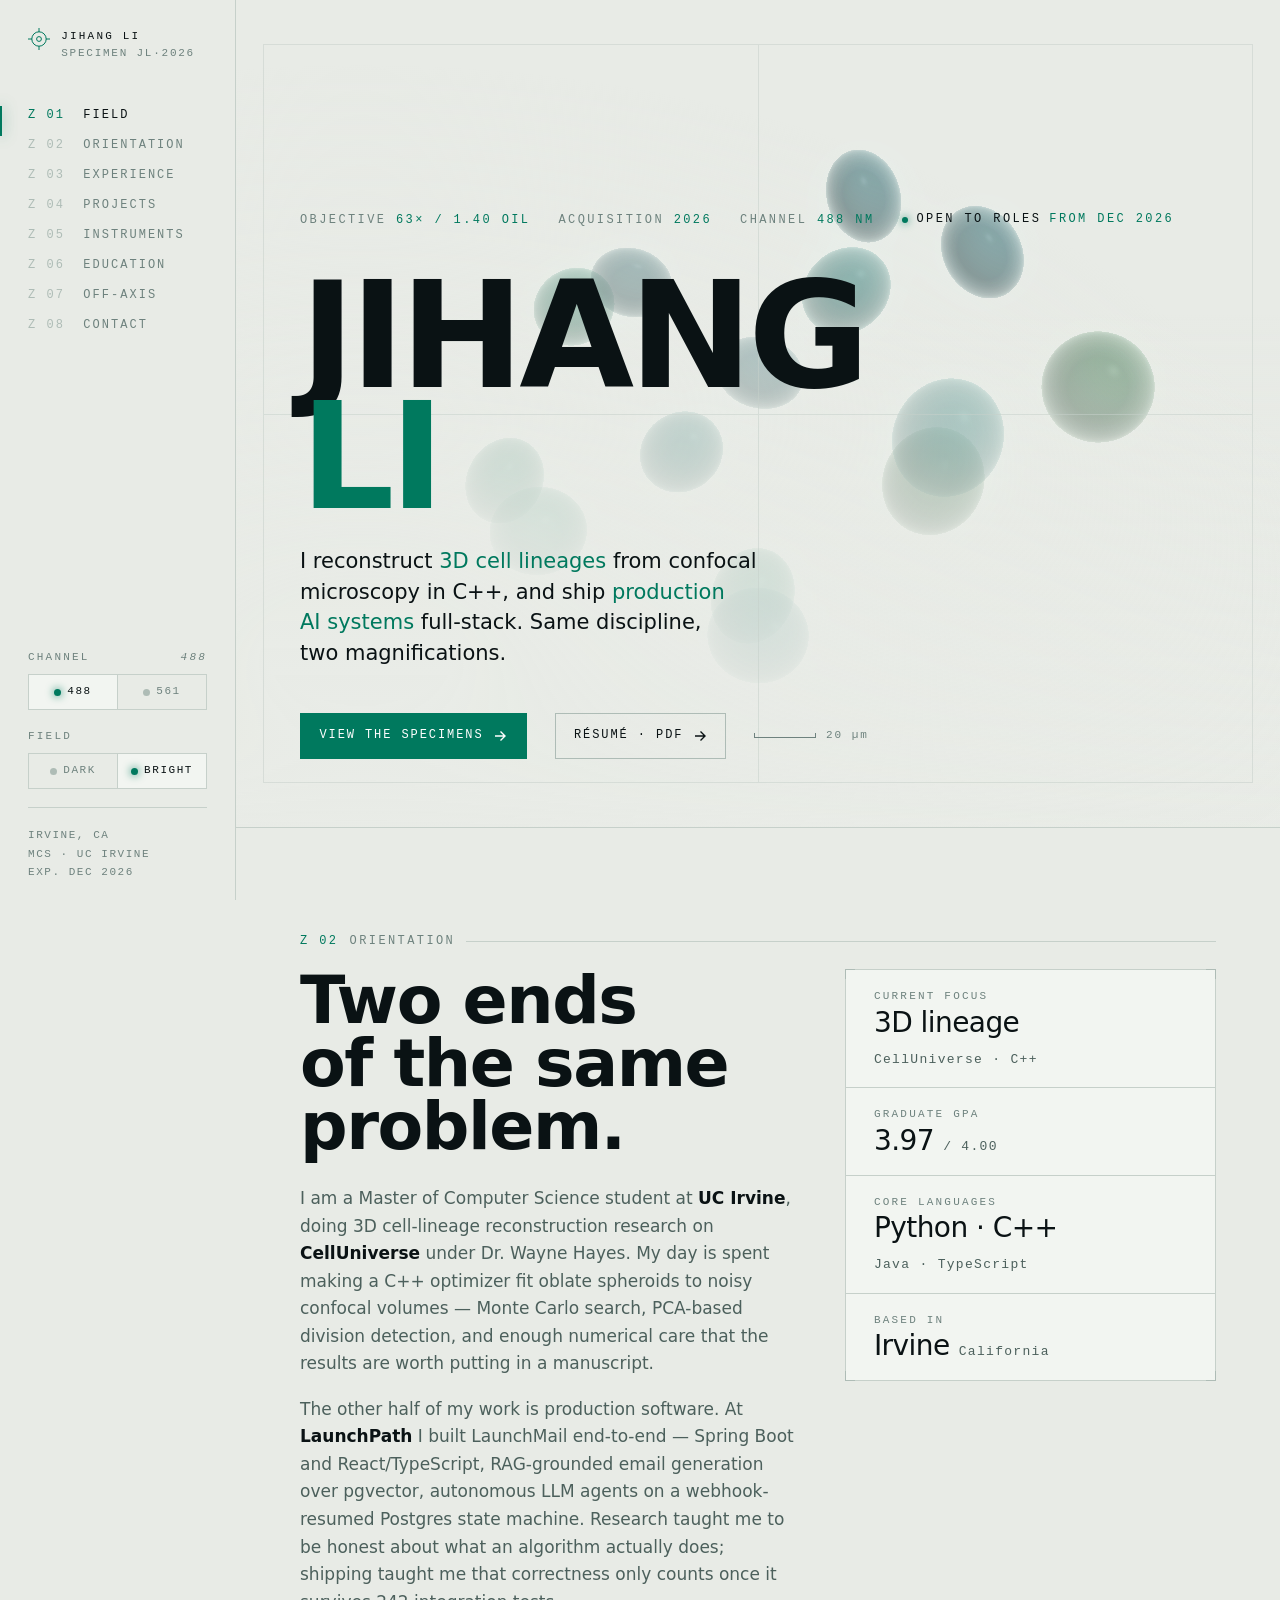
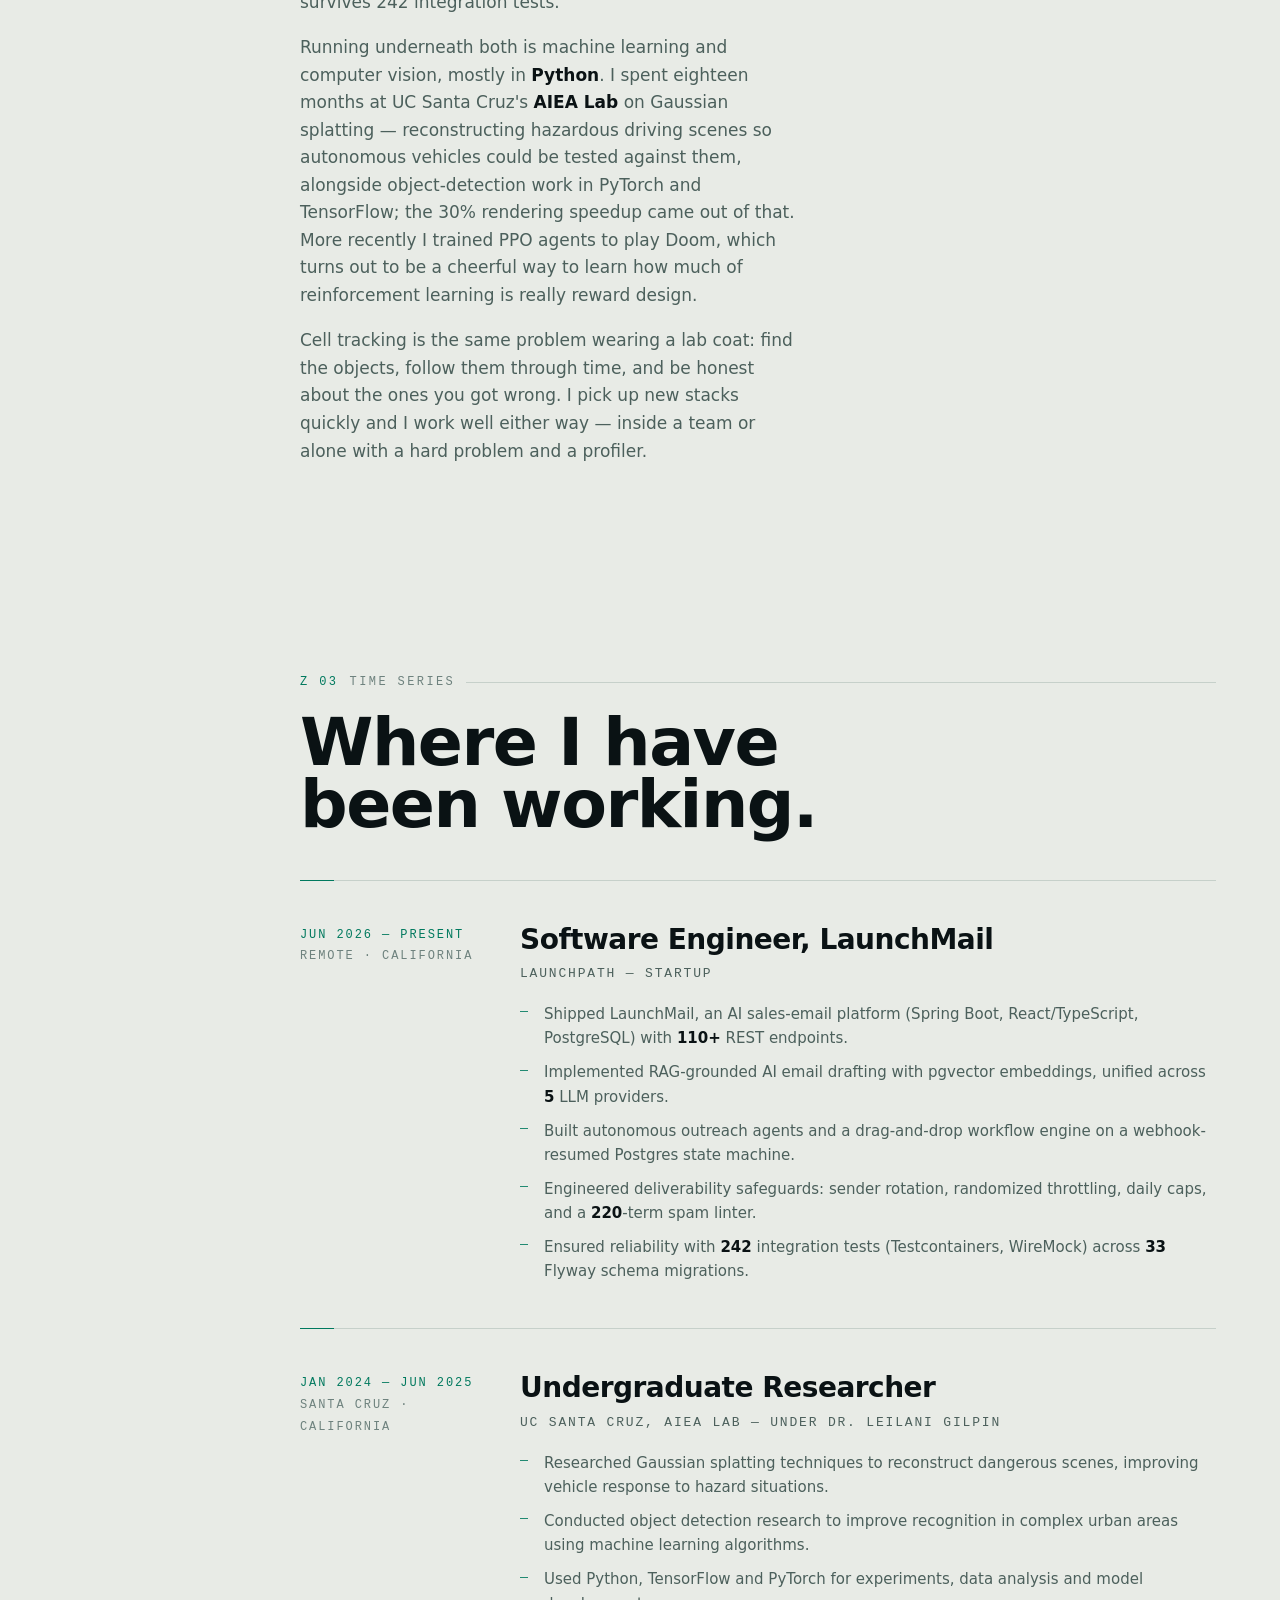
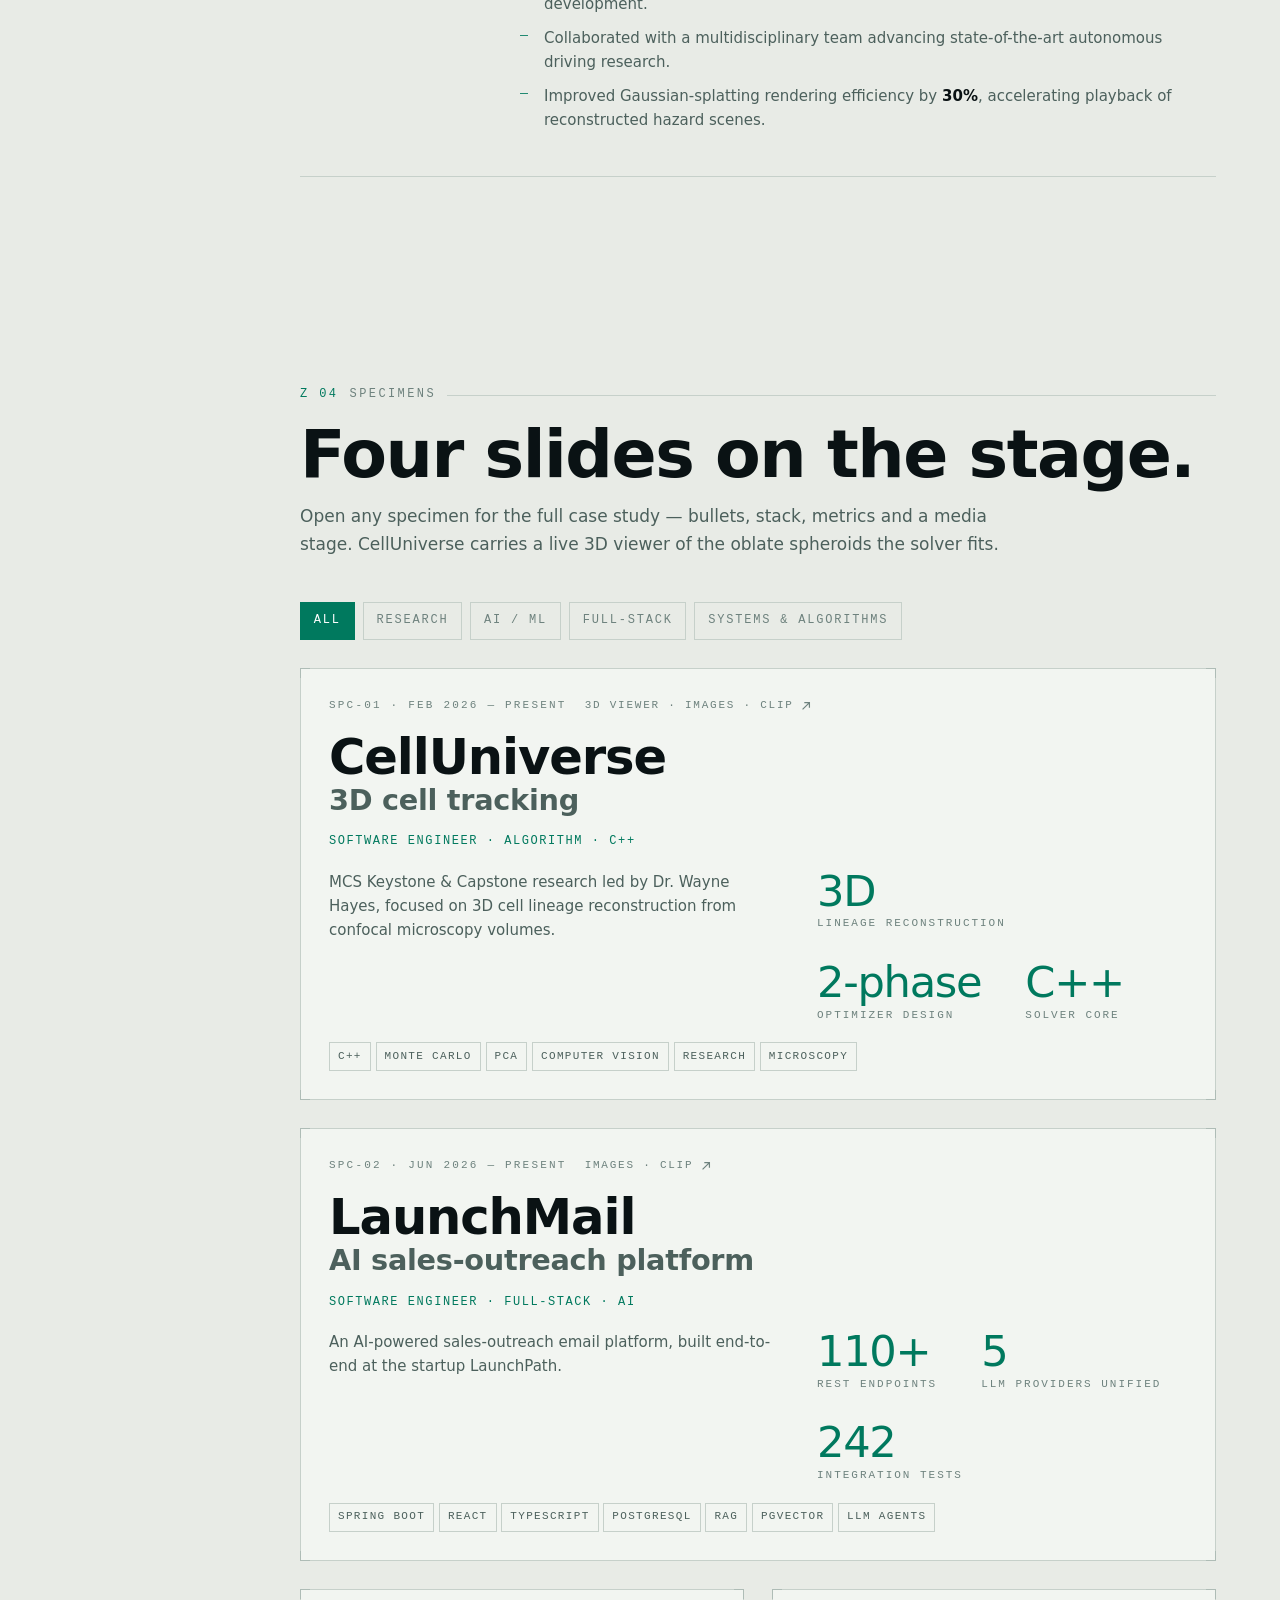
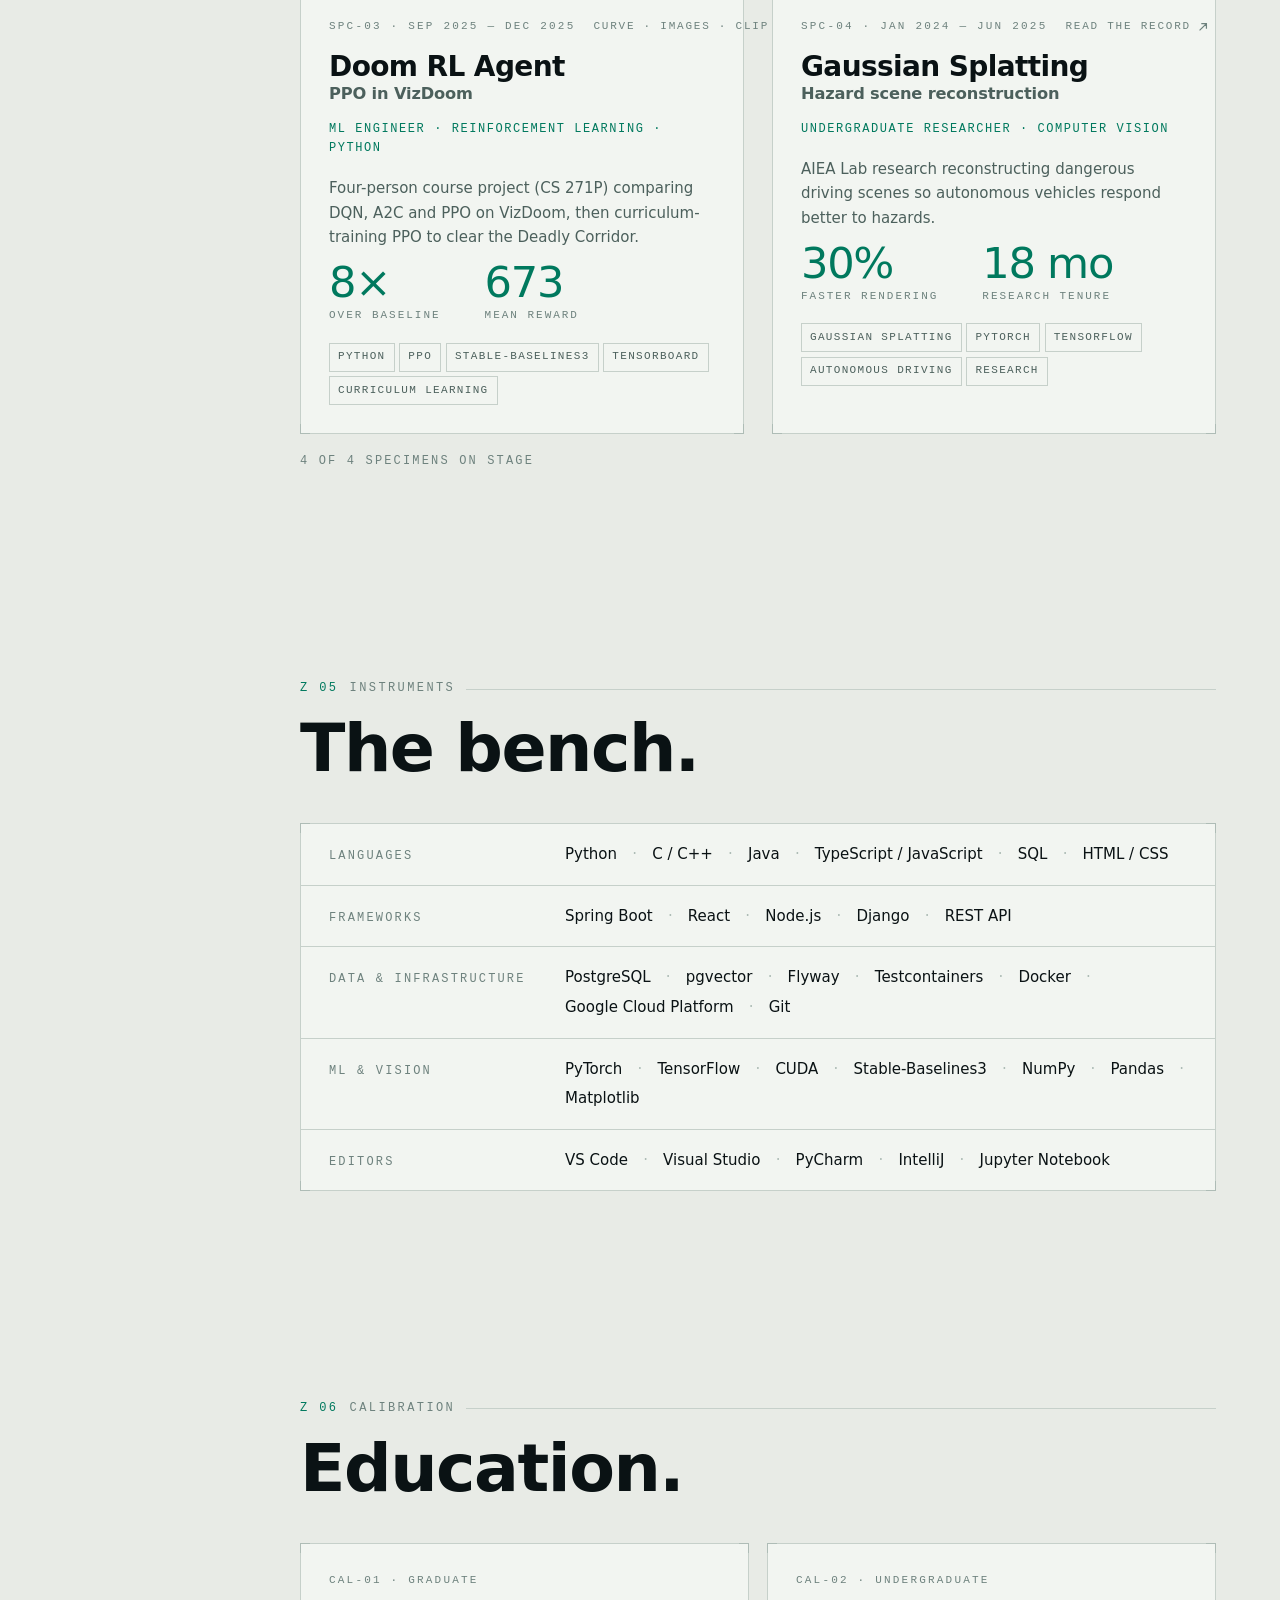
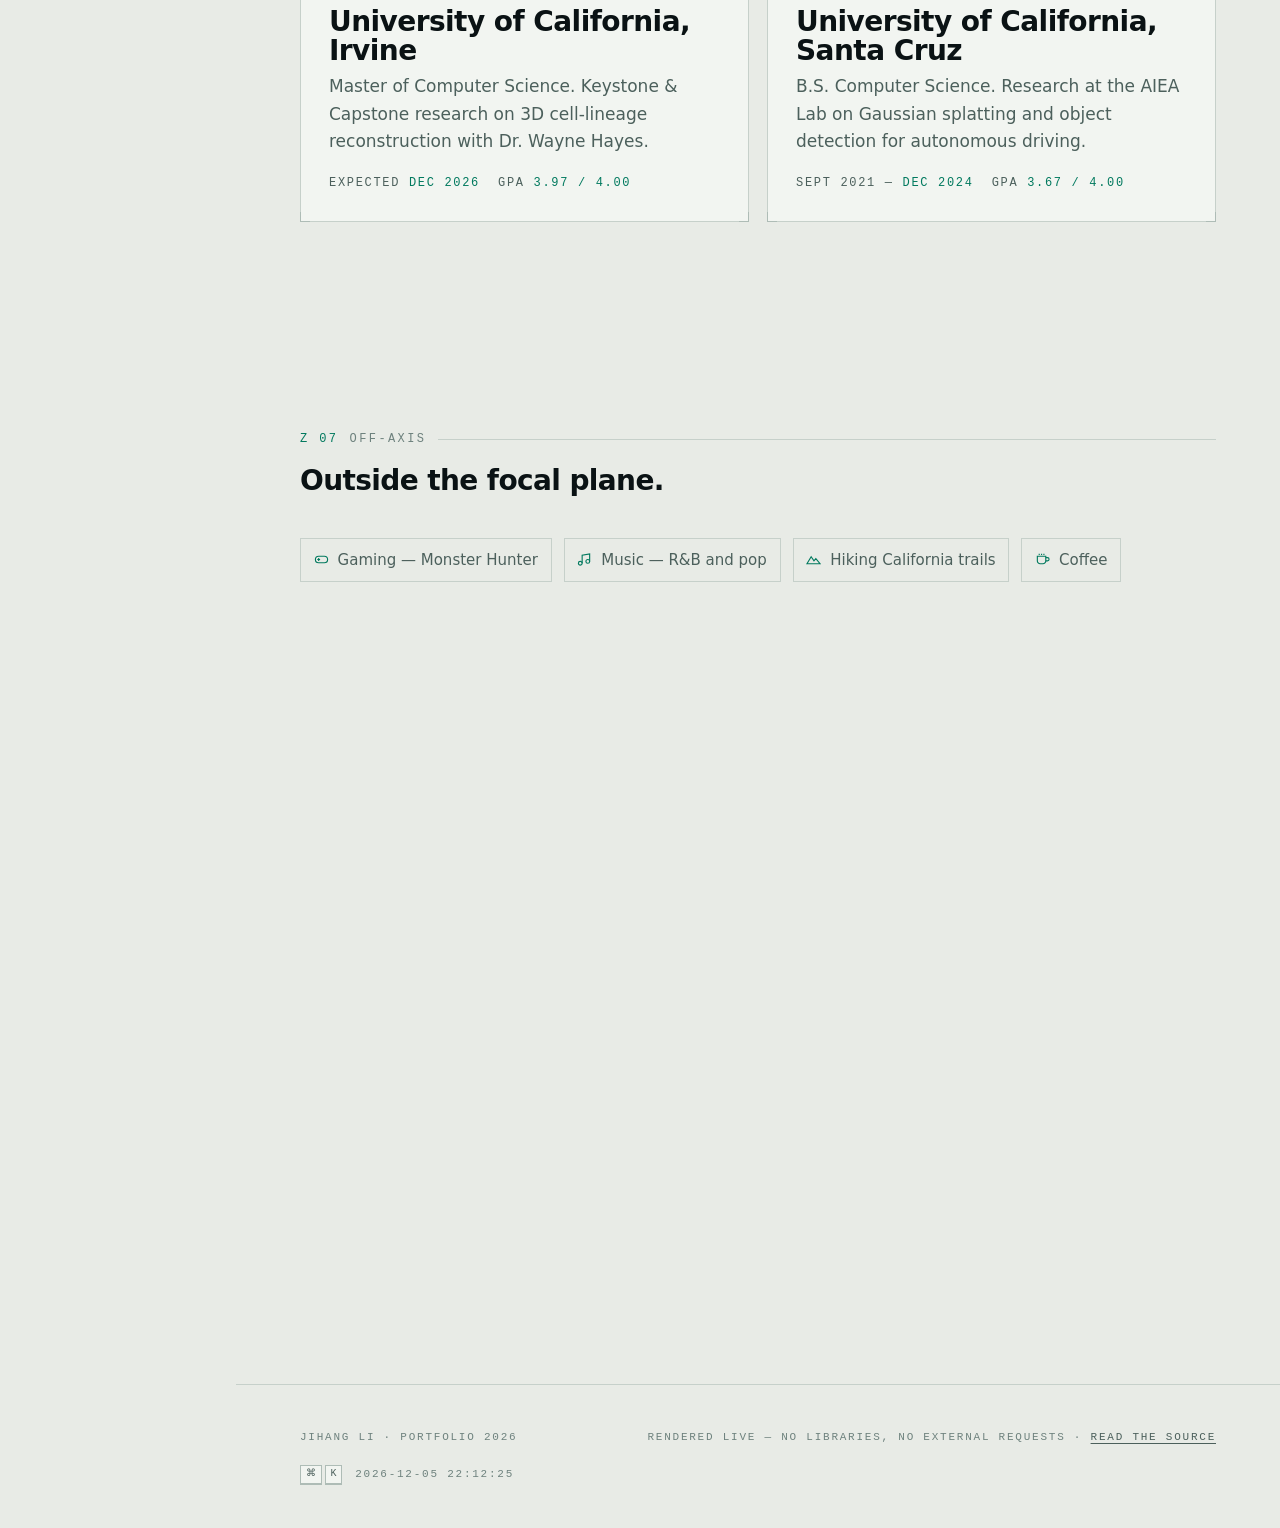
==== index.html @ 8fe9390b "Sync the Instruments section to the rewritten resume The resume's skills block was rebuilt around wh" ====
<!doctype html>
<html lang="en">
<head>
<meta charset="utf-8">
<meta name="viewport" content="width=device-width, initial-scale=1">
<title>Jihang Li — 3D cell lineage reconstruction & full-stack AI systems</title>
<meta name="description" content="Jihang Li — MS Computer Science at UC Irvine. 3D cell-lineage reconstruction in C++ on the CellUniverse project, and production AI systems full-stack.">
<meta name="author" content="Jihang Li">
<meta name="theme-color" content="#05090B">
<link rel="canonical" href="https://jihangli1121.github.io/">
<meta property="og:type" content="website">
<meta property="og:site_name" content="Jihang Li">
<meta property="og:locale" content="en_US">
<meta property="og:url" content="https://jihangli1121.github.io/">
<meta property="og:title" content="Jihang Li — 3D cell lineage reconstruction & full-stack AI systems">
<meta property="og:description" content="Jihang Li — MS Computer Science at UC Irvine. 3D cell-lineage reconstruction in C++ on the CellUniverse project, and production AI systems full-stack.">
<meta property="og:image" content="https://jihangli1121.github.io/assets/media/og-card.jpg">
<meta property="og:image:secure_url" content="https://jihangli1121.github.io/assets/media/og-card.jpg">
<meta property="og:image:type" content="image/jpeg">
<meta property="og:image:width" content="1200">
<meta property="og:image:height" content="630">
<meta property="og:image:alt" content="Jihang Li — 3D cell-lineage reconstruction in C++, and production AI systems full-stack.">
<meta name="twitter:card" content="summary_large_image">
<meta name="twitter:title" content="Jihang Li — 3D cell lineage reconstruction & full-stack AI systems">
<meta name="twitter:description" content="Jihang Li — MS Computer Science at UC Irvine. 3D cell-lineage reconstruction in C++ on the CellUniverse project, and production AI systems full-stack.">
<meta name="twitter:image" content="https://jihangli1121.github.io/assets/media/og-card.jpg">
<meta name="twitter:image:alt" content="Jihang Li — 3D cell-lineage reconstruction in C++, and production AI systems full-stack.">
<link rel="icon" href="data:image/svg+xml,%3Csvg xmlns='http://www.w3.org/2000/svg' viewBox='0 0 32 32'%3E%3Crect width='32' height='32' fill='%2305090B'/%3E%3Ccircle cx='16' cy='16' r='8' fill='none' stroke='%236BF2B0' stroke-width='2'/%3E%3Ccircle cx='16' cy='16' r='2.5' fill='%236BF2B0'/%3E%3C/svg%3E">
<script src="assets/js/lineage.js"></script>
<script src="assets/js/assets.js"></script>
</head>
<body>
<title>Jihang Li — Confocal</title>

<style>
/* ==========================================================================
   CONFOCAL — Jihang Li, personal portfolio
   The page as a scientific instrument: fluorescence channels, focal planes,
   registration ticks, calibration readouts.
   Single file. Zero external requests. All icons are inline SVG.
   ========================================================================== */

/* --- reset (light; the host already applies a minimal one) ---------------- */
*, *::before, *::after { box-sizing: border-box; }
html { -webkit-text-size-adjust: 100%; }
body { margin: 0; }
h1, h2, h3, h4, p, figure, ul, ol, dl, dd { margin: 0; }
ul, ol { padding: 0; list-style: none; }
img, svg, canvas, video { display: block; max-width: 100%; }
button, input, select, textarea { font: inherit; color: inherit; }
button { background: none; border: 0; padding: 0; cursor: pointer; }
a { color: inherit; }
table { border-collapse: collapse; }

/* --- tokens: DARKFIELD is the primary world ------------------------------ */
:root {
  color-scheme: dark;

  --ground:      #070B0D;
  --ground-rgb:  7, 11, 13;
  --panel:       #0E1518;
  --panel-2:     #131D21;
  --line:        #1C2A2E;
  --line-2:      #26383D;
  --text:        #DCE8E5;
  --muted:       #93A5A3;
  --muted-2:     #6C7E7C;

  /* the two fluorescence channels */
  --ch-a:        #4FF0C1;   --ch-a-rgb: 79, 240, 193;
  --ch-b:        #FF5FA2;   --ch-b-rgb: 255, 95, 162;

  --accent:      var(--ch-a);
  --accent-rgb:  var(--ch-a-rgb);
  --accent-ink:  #04120E;          /* text laid on a solid accent fill */

  --shadow: 0 24px 60px -30px rgba(0,0,0,.9);

  /* type */
  --mono:    ui-monospace, "SF Mono", SFMono-Regular, Menlo, Consolas, monospace;
  --display: "Avenir Next Condensed", "Futura", "Trebuchet MS", system-ui, sans-serif;
  --body:    "Avenir Next", Avenir, "Segoe UI", system-ui, sans-serif;

  --fs-1: .6875rem;   /* 11 — micro labels        */
  --fs-2: .75rem;     /* 12 — mono labels         */
  --fs-3: .8125rem;   /* 13 — mono data           */
  --fs-4: .9375rem;   /* 15 — small body          */
  --fs-5: 1.0625rem;  /* 17 — body                */
  --fs-6: 1.3125rem;  /* 21 — lead               */
  --fs-7: 1.75rem;    /* 28 — card title          */
  --fs-8: 2.375rem;   /* 38 — dialog title        */
  --fs-9: clamp(2.6rem, 5.2vw, 4.25rem);      /* section head */
  --fs-10: clamp(3.3rem, 11.6vw, 10.5rem);    /* the name     */

  /* layout */
  --rail-w: 236px;
  --gutter: clamp(1.25rem, 4vw, 4rem);
  --measure: 65ch;
  --sp-1: .375rem; --sp-2: .75rem;  --sp-3: 1.125rem; --sp-4: 1.75rem;
  --sp-5: 2.75rem; --sp-6: 4.25rem; --sp-7: 6.5rem;   --sp-8: 9rem;
}

/* channel B — the second filter cube */
:root[data-channel="b"] { --accent: var(--ch-b); --accent-rgb: var(--ch-b-rgb); --accent-ink: #1A0410; }

/* --- BRIGHTFIELD (light) ------------------------------------------------- */
@media (prefers-color-scheme: light) {
  :root {
    color-scheme: light;
    --ground:     #E8EBE6;  --ground-rgb: 232, 235, 230;
    --panel:      #F2F5F1;
    --panel-2:    #E4E9E3;
    --line:       #C6D0CA;
    --line-2:     #AEBCB6;
    --text:       #0A1214;
    --muted:      #4C605C;
    --muted-2:    #6E827E;
    --ch-a:       #00795E;  --ch-a-rgb: 0, 121, 94;
    --ch-b:       #AE1B5C;  --ch-b-rgb: 174, 27, 92;
    --accent-ink: #FFFFFF;
    --shadow: 0 24px 60px -34px rgba(10,20,22,.45);
  }
  :root[data-channel="b"] { --accent-ink: #FFFFFF; }
}

/* explicit toggle wins over the OS preference, in both directions */
:root[data-theme="light"] {
  color-scheme: light;
  --ground:     #E8EBE6;  --ground-rgb: 232, 235, 230;
  --panel:      #F2F5F1;
  --panel-2:    #E4E9E3;
  --line:       #C6D0CA;
  --line-2:     #AEBCB6;
  --text:       #0A1214;
  --muted:      #4C605C;
  --muted-2:    #6E827E;
  --ch-a:       #00795E;  --ch-a-rgb: 0, 121, 94;
  --ch-b:       #AE1B5C;  --ch-b-rgb: 174, 27, 92;
  --accent-ink: #FFFFFF;
  --shadow: 0 24px 60px -34px rgba(10,20,22,.45);
}
:root[data-theme="dark"] {
  color-scheme: dark;
  --ground:     #070B0D;  --ground-rgb: 7, 11, 13;
  --panel:      #0E1518;
  --panel-2:    #131D21;
  --line:       #1C2A2E;
  --line-2:     #26383D;
  --text:       #DCE8E5;
  --muted:      #93A5A3;
  --muted-2:    #6C7E7C;
  --ch-a:       #4FF0C1;  --ch-a-rgb: 79, 240, 193;
  --ch-b:       #FF5FA2;  --ch-b-rgb: 255, 95, 162;
  --accent-ink: #04120E;
  --shadow: 0 24px 60px -30px rgba(0,0,0,.9);
}
:root[data-theme="dark"][data-channel="b"] { --accent-ink: #1A0410; }

/* --- base ---------------------------------------------------------------- */
body {
  background: var(--ground);
  color: var(--text);
  font-family: var(--body);
  font-size: var(--fs-5);
  line-height: 1.62;
  -webkit-font-smoothing: antialiased;
  overflow-x: hidden;
}
body.is-locked { overflow: hidden; }

::selection { background: rgba(var(--accent-rgb), .28); color: var(--text); }

:where(a, button, [tabindex], input, video, canvas):focus-visible {
  outline: 1px solid var(--accent);
  outline-offset: 3px;
}

.skip {
  position: fixed; top: .5rem; left: .5rem; z-index: 200;
  transform: translateY(-160%);
  background: var(--accent); color: var(--accent-ink);
  font-family: var(--mono); font-size: var(--fs-2); letter-spacing: .14em;
  text-transform: uppercase; text-decoration: none; padding: .6rem .9rem;
}
.skip:focus { transform: none; }

/* --- shared utility type ------------------------------------------------- */
.mono {
  font-family: var(--mono);
  font-size: var(--fs-2);
  letter-spacing: .18em;
  text-transform: uppercase;
  font-variant-numeric: tabular-nums;
}
.tnum { font-variant-numeric: tabular-nums; }

.eyebrow {
  font-family: var(--mono); font-size: var(--fs-2); letter-spacing: .2em;
  text-transform: uppercase; color: var(--muted-2);
  display: flex; align-items: center; gap: .7rem;
}
.eyebrow b { color: var(--accent); font-weight: 400; transition: color .5s ease; }
.eyebrow::after {
  content: ""; flex: 1 1 auto; height: 1px; background: var(--line);
  min-width: 2rem;
}

.h-sec {
  font-family: var(--display);
  font-size: var(--fs-9);
  font-weight: 600;
  line-height: .94;
  letter-spacing: -.022em;
  text-wrap: balance;
}

.lede { font-size: var(--fs-6); line-height: 1.5; color: var(--text); max-width: 46ch; text-wrap: pretty; }
.prose { color: var(--muted); max-width: var(--measure); text-wrap: pretty; }
.prose + .prose { margin-top: var(--sp-3); }
.prose strong { color: var(--text); font-weight: 600; }

/* --- registration ticks (the instrument signature) ----------------------- */
.ticks { position: relative; }
.ticks::after {
  content: ""; position: absolute; inset: -1px; pointer-events: none;
  --t: var(--line-2);
  background:
    linear-gradient(var(--t), var(--t)) 0    0    / 10px 1px no-repeat,
    linear-gradient(var(--t), var(--t)) 0    0    / 1px 10px no-repeat,
    linear-gradient(var(--t), var(--t)) 100% 0    / 10px 1px no-repeat,
    linear-gradient(var(--t), var(--t)) 100% 0    / 1px 10px no-repeat,
    linear-gradient(var(--t), var(--t)) 0    100% / 10px 1px no-repeat,
    linear-gradient(var(--t), var(--t)) 0    100% / 1px 10px no-repeat,
    linear-gradient(var(--t), var(--t)) 100% 100% / 10px 1px no-repeat,
    linear-gradient(var(--t), var(--t)) 100% 100% / 1px 10px no-repeat;
  transition: background-image .45s ease;
}

/* --- specimen panel ------------------------------------------------------ */
.panel {
  position: relative;
  background: var(--panel);
  border: 1px solid var(--line);
  padding: var(--sp-4);
  transition: border-color .45s ease, background-color .45s ease;
}
.panel__label {
  font-family: var(--mono); font-size: var(--fs-1); letter-spacing: .2em;
  text-transform: uppercase; color: var(--muted-2);
  display: block; margin-bottom: var(--sp-3);
  font-variant-numeric: tabular-nums;
}

/* --- left rail: the z-stack index ---------------------------------------- */
.rail {
  position: fixed; inset: 0 auto 0 0; width: var(--rail-w); z-index: 60;
  background: var(--ground);
  border-right: 1px solid var(--line);
  display: flex; flex-direction: column;
  padding: var(--sp-4) 0 var(--sp-3);
  transition: background-color .45s ease, border-color .45s ease;
}
.rail__id { padding: 0 var(--sp-4); display: flex; align-items: flex-start; gap: .7rem; }
.rail__id svg { flex: none; color: var(--accent); transition: color .5s ease; }
.rail__id-txt { font-family: var(--mono); font-size: var(--fs-1); letter-spacing: .16em; text-transform: uppercase; line-height: 1.55; color: var(--muted-2); }
.rail__id-txt b { display: block; color: var(--text); font-weight: 500; letter-spacing: .2em; }

.rail__nav { margin-top: var(--sp-5); position: relative; }
.rail__list { position: relative; }
.rail__marker {
  position: absolute; left: 0; top: 0; width: 2px; height: 30px;
  background: var(--accent);
  box-shadow: 0 0 14px rgba(var(--accent-rgb), .75);
  transform: translateY(var(--my, 0px));
  transition: transform .5s cubic-bezier(.22,1,.36,1), background-color .5s ease, box-shadow .5s ease;
}
.rail__link {
  display: grid; grid-template-columns: 3.1rem 1fr; align-items: baseline;
  gap: .35rem; width: 100%; height: 30px;
  padding: 0 var(--sp-4); text-align: left; text-decoration: none;
  font-family: var(--mono); font-size: var(--fs-2); letter-spacing: .17em;
  text-transform: uppercase; color: var(--muted-2);
  transition: color .3s ease;
  font-variant-numeric: tabular-nums;
}
.rail__link span:first-child { color: var(--line-2); transition: color .3s ease; }
.rail__link:hover { color: var(--text); }
.rail__link[aria-current="true"] { color: var(--text); }
.rail__link[aria-current="true"] span:first-child { color: var(--accent); }

.rail__foot { margin-top: auto; padding: var(--sp-4) var(--sp-4) 0; display: grid; gap: var(--sp-3); }

/* instrument controls */
.ctl { display: grid; gap: .45rem; }
.ctl__label {
  font-family: var(--mono); font-size: var(--fs-1); letter-spacing: .2em;
  text-transform: uppercase; color: var(--muted-2);
  display: flex; justify-content: space-between; gap: .5rem;
}
.ctl__row { display: flex; border: 1px solid var(--line); }
.ctl__btn {
  flex: 1 1 0; padding: .5rem .35rem; text-align: center;
  font-family: var(--mono); font-size: var(--fs-1); letter-spacing: .14em;
  text-transform: uppercase; color: var(--muted-2);
  display: flex; align-items: center; justify-content: center; gap: .38rem;
  transition: color .35s ease, background-color .35s ease;
  font-variant-numeric: tabular-nums;
}
.ctl__btn + .ctl__btn { border-left: 1px solid var(--line); }
.ctl__btn:hover { color: var(--text); }
.ctl__btn[aria-pressed="true"] { color: var(--text); background: var(--panel); }
.ctl__dot {
  width: 7px; height: 7px; border-radius: 50%; flex: none;
  background: var(--line-2); transition: background-color .35s ease, box-shadow .35s ease;
}
.ctl__btn[aria-pressed="true"] .ctl__dot { box-shadow: 0 0 9px currentColor; }
.ctl__btn[data-ch="a"][aria-pressed="true"] .ctl__dot { background: var(--ch-a); color: var(--ch-a); }
.ctl__btn[data-ch="b"][aria-pressed="true"] .ctl__dot { background: var(--ch-b); color: var(--ch-b); }
.ctl__btn[data-th][aria-pressed="true"] .ctl__dot { background: var(--accent); color: var(--accent); }

.rail__meta {
  font-family: var(--mono); font-size: var(--fs-1); letter-spacing: .14em;
  color: var(--muted-2); text-transform: uppercase; line-height: 1.7;
  border-top: 1px solid var(--line); padding-top: var(--sp-3);
  font-variant-numeric: tabular-nums;
}

/* --- main column --------------------------------------------------------- */
.shell { margin-left: var(--rail-w); }
.wrap { padding: 0 var(--gutter); max-width: 1180px; }
.section { padding: var(--sp-7) 0; scroll-margin-top: 2rem; }
.section > .wrap > .eyebrow { margin-bottom: var(--sp-3); }
.section-hd { margin-bottom: var(--sp-5); }
.section-hd .prose { margin-top: var(--sp-3); }

/* --- hero: the live field ------------------------------------------------ */
.hero {
  position: relative; isolation: isolate;
  min-height: min(92vh, 860px);
  display: flex; flex-direction: column; justify-content: flex-end;
  padding: var(--sp-7) 0 var(--sp-6);
  border-bottom: 1px solid var(--line);
  overflow: hidden;
}
/* NB: the hero SECTION is #field; the canvas is #field-canvas. Keep them apart. */
#field-canvas {
  position: absolute; inset: 0; width: 100%; height: 100%;
  z-index: -2; opacity: .92;
}
.hero__veil {
  position: absolute; inset: 0; z-index: -1; pointer-events: none;
  background:
    radial-gradient(120% 90% at 12% 78%, rgba(var(--ground-rgb), .92) 8%, rgba(var(--ground-rgb), .35) 55%, rgba(var(--ground-rgb), 0) 78%),
    linear-gradient(to top, rgba(var(--ground-rgb), .96), rgba(var(--ground-rgb), 0) 62%);
}
.hero__reticle {
  position: absolute; inset: var(--sp-5) var(--gutter); z-index: -1; pointer-events: none;
  border: 1px solid var(--line); opacity: .55;
}
.hero__reticle::before, .hero__reticle::after {
  content: ""; position: absolute; background: var(--line);
}
.hero__reticle::before { left: 0; right: 0; top: 50%; height: 1px; }
.hero__reticle::after  { top: 0; bottom: 0; left: 50%; width: 1px; }

.hero__top {
  display: flex; flex-wrap: wrap; gap: var(--sp-2) var(--sp-4);
  align-items: baseline; margin-bottom: auto;
}
.hero__stamp {
  font-family: var(--mono); font-size: var(--fs-2); letter-spacing: .2em;
  text-transform: uppercase; color: var(--muted-2); font-variant-numeric: tabular-nums;
}
.hero__stamp b { color: var(--accent); font-weight: 400; transition: color .5s ease; }

.name {
  font-family: var(--display);
  font-size: var(--fs-10);
  font-weight: 600;
  line-height: .82;
  letter-spacing: -.035em;
  margin: var(--sp-5) 0 var(--sp-4);
  text-transform: uppercase;
}
.name .n2 { display: block; color: var(--accent); transition: color .5s ease; }
.hero__thesis { max-width: 40ch; font-size: var(--fs-6); line-height: 1.46; text-wrap: pretty; }
.hero__thesis em { font-style: normal; color: var(--accent); transition: color .5s ease; }

.hero__foot {
  margin-top: var(--sp-5);
  display: flex; flex-wrap: wrap; gap: var(--sp-3) var(--sp-4); align-items: center;
}
.hero__scale {
  display: flex; align-items: center; gap: .6rem;
  font-family: var(--mono); font-size: var(--fs-1); letter-spacing: .18em;
  color: var(--muted-2);
}
.hero__scale i { display: block; width: 62px; height: 5px; border: 1px solid var(--muted-2); border-top: 0; }

/* --- buttons ------------------------------------------------------------- */
.btn {
  display: inline-flex; align-items: center; gap: .6rem;
  font-family: var(--mono); font-size: var(--fs-2); letter-spacing: .16em;
  text-transform: uppercase; text-decoration: none;
  padding: .78rem 1.15rem; border: 1px solid var(--line-2); color: var(--text);
  transition: background-color .3s ease, color .3s ease, border-color .3s ease;
}
.btn:hover { border-color: var(--accent); color: var(--accent); }
.btn svg { flex: none; }
.btn--solid { background: var(--accent); color: var(--accent-ink); border-color: var(--accent); }
.btn--solid:hover { background: transparent; color: var(--accent); }

/* --- about --------------------------------------------------------------- */
.about-grid {
  display: grid; gap: var(--sp-5);
  grid-template-columns: minmax(0, 1.35fr) minmax(0, 1fr);
  align-items: start;
}
.stat-stack { display: grid; gap: 1px; background: var(--line); border: 1px solid var(--line); }
.stat { background: var(--panel); padding: var(--sp-3) var(--sp-4); display: grid; gap: .1rem; }
.stat dt {
  font-family: var(--mono); font-size: var(--fs-1); letter-spacing: .2em;
  text-transform: uppercase; color: var(--muted-2);
}
.stat dd {
  font-family: var(--display); font-size: var(--fs-7); line-height: 1.1;
  letter-spacing: -.02em; font-variant-numeric: tabular-nums;
}
.stat dd small { font-family: var(--mono); font-size: var(--fs-3); letter-spacing: .1em; color: var(--muted); }

/* --- experience timeline ------------------------------------------------- */
.tl { display: grid; gap: 1px; }
.tl__item {
  display: grid; grid-template-columns: 12rem minmax(0, 1fr); gap: var(--sp-4);
  padding: var(--sp-5) 0; border-top: 1px solid var(--line); position: relative;
}
.tl__item:last-child { border-bottom: 1px solid var(--line); }
.tl__item::before {
  content: ""; position: absolute; left: 0; top: -1px; width: 34px; height: 1px;
  background: var(--accent); transition: background-color .5s ease;
}
.tl__when {
  font-family: var(--mono); font-size: var(--fs-2); letter-spacing: .16em;
  text-transform: uppercase; color: var(--muted-2); line-height: 1.8;
  font-variant-numeric: tabular-nums;
}
.tl__when b { display: block; color: var(--accent); font-weight: 400; transition: color .5s ease; }
.tl__role { font-family: var(--display); font-size: var(--fs-7); letter-spacing: -.018em; line-height: 1.06; font-weight: 600; }
.tl__org { font-family: var(--mono); font-size: var(--fs-3); letter-spacing: .14em; text-transform: uppercase; color: var(--muted); margin-top: .55rem; }
.bullets { margin-top: var(--sp-3); display: grid; gap: .6rem; max-width: var(--measure); }
.bullets li { position: relative; padding-left: 1.5rem; color: var(--muted); font-size: var(--fs-4); }
.bullets li::before {
  content: ""; position: absolute; left: 0; top: .62em; width: 8px; height: 1px;
  background: var(--accent); opacity: .85; transition: background-color .5s ease;
}
.bullets li b { color: var(--text); font-weight: 600; font-variant-numeric: tabular-nums; }

/* --- filter chips -------------------------------------------------------- */
.filters {
  display: flex; flex-wrap: wrap; gap: .5rem; align-items: center;
  margin-bottom: var(--sp-4);
}
.chip {
  font-family: var(--mono); font-size: var(--fs-2); letter-spacing: .15em;
  text-transform: uppercase; color: var(--muted-2);
  padding: .5rem .8rem; border: 1px solid var(--line);
  transition: color .3s ease, border-color .3s ease, background-color .3s ease;
}
.chip:hover { color: var(--text); border-color: var(--line-2); }
.chip[aria-pressed="true"] { color: var(--accent-ink); background: var(--accent); border-color: var(--accent); }
.chip .ct { opacity: .6; margin-left: .45rem; font-variant-numeric: tabular-nums; }

/* --- project grid -------------------------------------------------------- */
.grid {
  display: grid; gap: var(--sp-3);
  grid-template-columns: repeat(6, minmax(0, 1fr));
}
.card { grid-column: span 3; display: flex; }
.card--wide { grid-column: span 6; }
.card--third { grid-column: span 2; }

.pcard {
  position: relative; width: 100%; text-align: left;
  background: var(--panel); border: 1px solid var(--line);
  padding: var(--sp-4);
  display: flex; flex-direction: column; gap: var(--sp-3);
  transition: border-color .35s ease, background-color .35s ease, transform .35s cubic-bezier(.22,1,.36,1);
}
.pcard:hover { border-color: rgba(var(--accent-rgb), .55); background: var(--panel-2); transform: translateY(-3px); }
.pcard:hover .ticks::after { --t: var(--accent); }
.pcard__hd { display: flex; justify-content: space-between; gap: var(--sp-3); align-items: flex-start; }
.pcard__spec {
  font-family: var(--mono); font-size: var(--fs-1); letter-spacing: .2em;
  text-transform: uppercase; color: var(--muted-2); font-variant-numeric: tabular-nums;
}
.pcard__open {
  font-family: var(--mono); font-size: var(--fs-1); letter-spacing: .16em;
  text-transform: uppercase; color: var(--muted-2);
  display: inline-flex; align-items: center; gap: .4rem; flex: none;
  transition: color .3s ease;
}
.pcard:hover .pcard__open { color: var(--accent); }
.pcard__title {
  font-family: var(--display); font-weight: 600; letter-spacing: -.022em; line-height: .98;
  font-size: var(--fs-7);
}
.card--wide .pcard__title { font-size: clamp(2.1rem, 4vw, 3.1rem); }
.pcard__title s { text-decoration: none; display: block; color: var(--muted); font-size: .58em; letter-spacing: -.01em; margin-top: .3rem; }
.pcard__role { font-family: var(--mono); font-size: var(--fs-2); letter-spacing: .13em; text-transform: uppercase; color: var(--accent); transition: color .5s ease; }
.pcard__ctx { color: var(--muted); font-size: var(--fs-4); max-width: 58ch; }
.pcard__body { display: grid; gap: var(--sp-2); }
.card--wide .pcard__body { grid-template-columns: minmax(0, 1.2fr) minmax(0, 1fr); gap: var(--sp-5); align-items: start; }

.metrics { display: flex; flex-wrap: wrap; gap: var(--sp-4) var(--sp-5); }
.metric { display: grid; gap: .15rem; }
.metric__v {
  font-family: var(--display); font-size: clamp(1.9rem, 3.4vw, 2.7rem); line-height: 1;
  letter-spacing: -.03em; color: var(--accent); font-variant-numeric: tabular-nums;
  transition: color .5s ease;
}
.metric__k { font-family: var(--mono); font-size: var(--fs-1); letter-spacing: .18em; text-transform: uppercase; color: var(--muted-2); }

.tags { display: flex; flex-wrap: wrap; gap: .3rem; }
.tag {
  font-family: var(--mono); font-size: var(--fs-1); letter-spacing: .12em;
  text-transform: uppercase; color: var(--muted);
  border: 1px solid var(--line); padding: .28rem .5rem;
}

/* reserved slot */
.pcard--reserved {
  border-style: dashed; border-color: var(--line-2); background: transparent;
  justify-content: center; align-items: flex-start; gap: var(--sp-2);
  min-height: 210px;
}
.pcard--reserved:hover { transform: none; background: transparent; border-color: var(--line-2); }
.pcard--reserved .pcard__title { color: var(--muted); }

/* filter transitions */
.card { transition: opacity .28s ease, transform .28s ease; }
.card.is-leaving { opacity: 0; transform: scale(.97); }
.card[hidden] { display: none; }

/* --- skills -------------------------------------------------------------- */
.skills { display: grid; gap: 1px; background: var(--line); border: 1px solid var(--line); }
.skillrow {
  background: var(--panel);
  display: grid; grid-template-columns: 13rem minmax(0, 1fr); gap: var(--sp-4);
  padding: var(--sp-3) var(--sp-4); align-items: baseline;
}
.skillrow > .mono { color: var(--muted-2); }
.skillrow ul { display: flex; flex-wrap: wrap; gap: .35rem .95rem; }
.skillrow li { font-size: var(--fs-4); color: var(--text); }
.skillrow li::after { content: "·"; color: var(--line-2); margin-left: .95rem; }
.skillrow li:last-child::after { content: ""; margin: 0; }

/* --- education / interests / contact ------------------------------------- */
.edu { display: grid; gap: var(--sp-3); grid-template-columns: repeat(2, minmax(0, 1fr)); }
.edu__deg { font-family: var(--display); font-size: var(--fs-7); letter-spacing: -.02em; line-height: 1.02; font-weight: 600; margin-bottom: .5rem; }
.edu__meta { display: flex; flex-wrap: wrap; gap: .4rem var(--sp-3); margin-top: var(--sp-3); }
.edu__meta span { font-family: var(--mono); font-size: var(--fs-2); letter-spacing: .14em; text-transform: uppercase; color: var(--muted); font-variant-numeric: tabular-nums; }
.edu__meta b { color: var(--accent); font-weight: 400; transition: color .5s ease; }

.offaxis { display: flex; flex-wrap: wrap; gap: var(--sp-2); }
.offaxis li {
  display: inline-flex; align-items: center; gap: .55rem;
  border: 1px solid var(--line); padding: .55rem .8rem;
  font-size: var(--fs-4); color: var(--muted);
}
.offaxis svg { color: var(--accent); flex: none; transition: color .5s ease; }

.contact { display: grid; grid-template-columns: minmax(0, 1fr) minmax(0, 1fr); gap: var(--sp-5); align-items: start; }
.contact__links { display: grid; gap: 1px; background: var(--line); border: 1px solid var(--line); }
.clink {
  background: var(--panel); padding: var(--sp-3) var(--sp-4);
  display: flex; align-items: center; gap: var(--sp-3); text-decoration: none;
  transition: background-color .3s ease, color .3s ease;
}
.clink:hover { background: var(--panel-2); color: var(--accent); }
.clink svg { flex: none; color: var(--accent); transition: color .5s ease; }
.clink span { font-family: var(--mono); font-size: var(--fs-1); letter-spacing: .2em; text-transform: uppercase; color: var(--muted-2); display: block; }
.clink b { display: block; margin-top: .15rem; font-weight: 500; font-family: var(--body); font-size: var(--fs-4); letter-spacing: 0; text-transform: none; color: var(--text); }
.clink .arw { margin-left: auto; color: var(--muted-2); }

.foot {
  border-top: 1px solid var(--line); padding: var(--sp-4) 0 var(--sp-5);
  display: flex; flex-wrap: wrap; gap: var(--sp-2) var(--sp-4); justify-content: space-between;
  font-family: var(--mono); font-size: var(--fs-1); letter-spacing: .16em;
  text-transform: uppercase; color: var(--muted-2); font-variant-numeric: tabular-nums;
}

/* --- case-study dialog --------------------------------------------------- */
#case {
  padding: 0; border: 1px solid var(--line-2); background: var(--panel);
  color: var(--text);
  width: min(1080px, calc(100% - 2rem));
  max-width: calc(100% - 2rem);
  max-height: calc(100% - 3rem);
  overflow: hidden; display: flex;
  box-shadow: var(--shadow);
}
#case::backdrop { background: rgba(var(--ground-rgb), .86); backdrop-filter: blur(3px); }
.case { display: flex; flex-direction: column; width: 100%; min-height: 0; }
.case__bar {
  display: flex; align-items: center; gap: var(--sp-3);
  padding: .85rem var(--sp-4); border-bottom: 1px solid var(--line);
  background: var(--ground); position: sticky; top: 0; z-index: 3;
}
.case__spec {
  font-family: var(--mono); font-size: var(--fs-1); letter-spacing: .2em;
  text-transform: uppercase; color: var(--muted-2); font-variant-numeric: tabular-nums;
}
.case__spec b { color: var(--accent); font-weight: 400; transition: color .5s ease; }
.case__close {
  margin-left: auto; display: inline-flex; align-items: center; gap: .5rem;
  font-family: var(--mono); font-size: var(--fs-1); letter-spacing: .16em;
  text-transform: uppercase; color: var(--muted); padding: .35rem .5rem;
  transition: color .3s ease;
}
.case__close:hover { color: var(--accent); }
.case__scroll { flex: 1 1 auto; min-height: 0; overflow-y: auto; overscroll-behavior: contain; padding: var(--sp-5) var(--sp-4) var(--sp-5); }
.case__title { font-family: var(--display); font-size: var(--fs-8); font-weight: 600; letter-spacing: -.028em; line-height: .96; }
.case__title s { text-decoration: none; color: var(--muted); display: block; font-size: .55em; margin-top: .35rem; }
.case__sub { font-family: var(--mono); font-size: var(--fs-2); letter-spacing: .15em; text-transform: uppercase; color: var(--accent); margin-top: .8rem; transition: color .5s ease; }
.case__grid {
  display: grid; grid-template-columns: minmax(0, 1.5fr) minmax(0, 1fr);
  gap: var(--sp-5); margin-top: var(--sp-4);
}
.case__aside { display: grid; gap: var(--sp-4); align-content: start; }
.case__block { display: grid; gap: var(--sp-2); }
.case__block > .mono { color: var(--muted-2); font-size: var(--fs-1); }
.linkrow { display: grid; gap: .4rem; }
.linkrow a {
  display: inline-flex; align-items: center; gap: .55rem; text-decoration: none;
  font-family: var(--mono); font-size: var(--fs-2); letter-spacing: .12em;
  color: var(--text); transition: color .3s ease; word-break: break-all;
}
.linkrow a:hover { color: var(--accent); }
.linkrow svg { flex: none; color: var(--accent); transition: color .5s ease; }

/* --- media stage --------------------------------------------------------- */
.stage { margin-top: var(--sp-5); border-top: 1px solid var(--line); padding-top: var(--sp-4); }
.stage__hd { display: flex; flex-wrap: wrap; gap: var(--sp-3); align-items: center; justify-content: space-between; margin-bottom: var(--sp-3); }
.tabs { display: flex; border: 1px solid var(--line); }
.tab {
  font-family: var(--mono); font-size: var(--fs-1); letter-spacing: .16em;
  text-transform: uppercase; color: var(--muted-2); padding: .55rem .9rem;
  transition: color .3s ease, background-color .3s ease;
}
.tab + .tab { border-left: 1px solid var(--line); }
.tab:hover { color: var(--text); }
.tab[aria-selected="true"] { color: var(--accent-ink); background: var(--accent); }
.tabpanel { display: block; }
.tabpanel[hidden] { display: none; }

.frame {
  position: relative; background: var(--ground);
  border: 1px solid var(--line); overflow: hidden;
}
.frame__cap {
  display: flex; flex-wrap: wrap; gap: .5rem var(--sp-3); align-items: center;
  justify-content: space-between; padding: .7rem .9rem; border-top: 1px solid var(--line);
  font-family: var(--mono); font-size: var(--fs-1); letter-spacing: .14em;
  text-transform: uppercase; color: var(--muted-2); font-variant-numeric: tabular-nums;
}
.frame__cap em { font-style: normal; color: var(--muted); letter-spacing: .1em; }

/* carousel */
.carousel__stage { position: relative; aspect-ratio: 16 / 10; background: #05090B; }
.carousel__stage img { width: 100%; height: 100%; object-fit: cover; position: absolute; inset: 0; opacity: 0; transition: opacity .35s ease; }
.carousel__stage img.is-on { opacity: 1; }
.navbtn {
  position: absolute; top: 50%; transform: translateY(-50%); z-index: 2;
  width: 38px; height: 46px; display: grid; place-items: center;
  background: rgba(var(--ground-rgb), .72); border: 1px solid var(--line-2);
  color: var(--text); transition: color .3s ease, border-color .3s ease;
}
.navbtn:hover { color: var(--accent); border-color: var(--accent); }
.navbtn--prev { left: .6rem; }
.navbtn--next { right: .6rem; }
.dots { display: flex; gap: .35rem; }
.dots button { width: 16px; height: 3px; background: var(--line-2); transition: background-color .3s ease; }
.dots button[aria-current="true"] { background: var(--accent); }

/* video */
.vid { position: relative; background: #05090B; }
.vid video { width: 100%; aspect-ratio: 16 / 10; object-fit: cover; background: #05090B; }
.vid__note {
  position: absolute; inset: 0; display: grid; place-content: center; gap: .5rem;
  text-align: center; padding: var(--sp-4); pointer-events: none;
  background: rgba(var(--ground-rgb), .55);
}
.vid__note .mono { color: var(--accent); font-size: var(--fs-2); }
.vid__note code {
  font-family: var(--mono); font-size: var(--fs-3); color: var(--muted);
  border: 1px dashed var(--line-2); padding: .45rem .7rem; letter-spacing: .04em;
}

/* --- the 3D viewer ------------------------------------------------------- */
.viewer { display: grid; grid-template-columns: minmax(0, 1fr) 300px; gap: 0; }
.viewer__canvas-wrap { position: relative; background: #05090B; aspect-ratio: 4 / 3; touch-action: none; }
:root[data-theme="light"] .viewer__canvas-wrap { background: #EFF2ED; }
@media (prefers-color-scheme: light) { :root:not([data-theme="dark"]) .viewer__canvas-wrap { background: #EFF2ED; } }
#vcanvas { width: 100%; height: 100%; display: block; cursor: grab; }
#vcanvas.is-drag { cursor: grabbing; }
.viewer__hint {
  position: absolute; left: .8rem; bottom: .7rem; pointer-events: none;
  font-family: var(--mono); font-size: var(--fs-1); letter-spacing: .16em;
  text-transform: uppercase; color: var(--muted-2);
}
.viewer__side { border-left: 1px solid var(--line); display: flex; flex-direction: column; min-width: 0; }
.vctl { display: grid; gap: .3rem; padding: .8rem; border-bottom: 1px solid var(--line); }
.vctl button {
  display: flex; align-items: center; gap: .5rem; width: 100%;
  font-family: var(--mono); font-size: var(--fs-1); letter-spacing: .14em;
  text-transform: uppercase; color: var(--muted-2);
  border: 1px solid var(--line); padding: .45rem .6rem;
  transition: color .3s ease, border-color .3s ease, background-color .3s ease;
}
.vctl button:hover { color: var(--text); border-color: var(--line-2); }
.vctl button[aria-pressed="true"] { color: var(--text); background: var(--panel-2); border-color: rgba(var(--accent-rgb), .5); }
.vctl button[aria-pressed="true"] .ctl__dot { background: var(--accent); box-shadow: 0 0 8px var(--accent); }

.readout { padding: .8rem; display: grid; gap: .35rem; border-bottom: 1px solid var(--line); }
.readout div { display: flex; justify-content: space-between; gap: .6rem;
  font-family: var(--mono); font-size: var(--fs-1); letter-spacing: .13em;
  text-transform: uppercase; color: var(--muted-2); font-variant-numeric: tabular-nums; }
.readout div b { color: var(--accent); font-weight: 400; transition: color .5s ease; }

.vtable-wrap { overflow: auto; flex: 1 1 auto; max-height: 232px; }
.vtable { width: 100%; font-family: var(--mono); font-size: var(--fs-1); font-variant-numeric: tabular-nums; }
.vtable th, .vtable td { text-align: right; padding: .28rem .34rem; white-space: nowrap; }
.vtable th {
  position: sticky; top: 0; background: var(--panel); color: var(--muted-2);
  letter-spacing: .12em; text-transform: uppercase; font-weight: 400;
  border-bottom: 1px solid var(--line);
}
.vtable td { color: var(--muted); border-bottom: 1px solid rgba(var(--accent-rgb), .07); }
.vtable td:first-child, .vtable th:first-child { text-align: left; color: var(--text); }
.vtable td.st { color: var(--accent); transition: color .5s ease; }

/* plot panel (Doom) */
.plot-wrap { position: relative; background: #05090B; aspect-ratio: 16 / 7; }
:root[data-theme="light"] .plot-wrap { background: #EFF2ED; }
@media (prefers-color-scheme: light) { :root:not([data-theme="dark"]) .plot-wrap { background: #EFF2ED; } }
.plot-wrap canvas { width: 100%; height: 100%; }

/* --- scroll reveal ------------------------------------------------------- */
.rv { opacity: 0; transform: translateY(14px); transition: opacity .7s cubic-bezier(.22,1,.36,1), transform .7s cubic-bezier(.22,1,.36,1); }
.rv.is-in { opacity: 1; transform: none; }

/* --- channel cross-fade wash --------------------------------------------- */
#wash {
  position: fixed; inset: 0; z-index: 150; pointer-events: none; opacity: 0;
  background: radial-gradient(120% 80% at 14% 50%, rgba(var(--accent-rgb), .16), rgba(var(--accent-rgb), 0) 70%);
}
#wash.is-on { animation: washflash .55s ease-out; }
@keyframes washflash { 0% { opacity: 0; } 22% { opacity: 1; } 100% { opacity: 0; } }

/* --- responsive ---------------------------------------------------------- */
@media (max-width: 1080px) {
  .about-grid { grid-template-columns: minmax(0, 1fr); }
  .card--wide .pcard__body { grid-template-columns: minmax(0, 1fr); gap: var(--sp-3); }
  .case__grid { grid-template-columns: minmax(0, 1fr); }
  .viewer { grid-template-columns: minmax(0, 1fr); }
  .viewer__side { border-left: 0; border-top: 1px solid var(--line); }
  .vtable-wrap { max-height: 190px; }
}
@media (max-width: 900px) {
  :root { --rail-w: 0px; }
  .rail {
    position: sticky; inset: 0 auto auto 0; width: auto; height: auto;
    flex-direction: row; flex-wrap: wrap; align-items: center;
    gap: .5rem var(--sp-3);
    border-right: 0; border-bottom: 1px solid var(--line);
    padding: .5rem var(--gutter);
    background: rgba(var(--ground-rgb), .93);
    backdrop-filter: blur(10px);
  }
  .rail__id { padding: 0; flex: 1 1 auto; }
  .rail__id svg { display: none; }
  .rail__nav {
    margin: 0; order: 3; flex: 1 1 100%; min-width: 0;
    overflow-x: auto; overflow-y: hidden; overscroll-behavior-x: contain;
    padding-bottom: 3px;
  }
  .rail__list { display: flex; }
  .rail__link { height: auto; padding: .35rem .7rem; grid-template-columns: auto; gap: 0; }
  .rail__link span:first-child { display: none; }
  .rail__marker {
    width: var(--mw, 40px); height: 2px; top: auto; bottom: 0;
    transform: translateX(var(--mx, 0px));
  }
  .rail__foot { margin: 0; padding: 0; flex: 0 0 auto; grid-auto-flow: column; justify-content: end; align-items: center; gap: var(--sp-2); }
  .rail__foot .ctl__label { display: none; }
  .rail__meta { display: none; }
  .section { padding: var(--sp-6) 0; scroll-margin-top: 7.5rem; }
  .tl__item { grid-template-columns: minmax(0, 1fr); gap: var(--sp-2); }
  .skillrow { grid-template-columns: minmax(0, 1fr); gap: .5rem; }
  .contact { grid-template-columns: minmax(0, 1fr); }
  .edu { grid-template-columns: minmax(0, 1fr); }
}
@media (max-width: 560px) {
  .rail__foot { flex: 1 1 100%; justify-content: start; }
  .section { scroll-margin-top: 10rem; }
}
@media (max-width: 760px) {
  .card, .card--wide, .card--third { grid-column: span 6; }
  .hero { min-height: auto; }
  .hero__reticle { display: none; }
  .case__scroll { padding: var(--sp-4) var(--sp-3); }
  .case__title { font-size: 2rem; }
}

/* --- reduced motion ------------------------------------------------------ */
@media (prefers-reduced-motion: reduce) {
  *, *::before, *::after {
    animation-duration: .001ms !important;
    animation-iteration-count: 1 !important;
    transition-duration: .001ms !important;
    scroll-behavior: auto !important;
  }
  .rv { opacity: 1; transform: none; }
}

/* ---- CellUniverse instrument: 3D reconstruction + lineage tree ---- */
.viewer__canvas-wrap { aspect-ratio: 5 / 4; }
.vstamp {
  position: absolute; right: .8rem; top: .7rem; pointer-events: none;
  font-size: var(--fs-1); letter-spacing: .18em; color: var(--accent);
  font-variant-numeric: tabular-nums; transition: color .5s ease;
}
.tree-wrap { position: relative; padding: .7rem .7rem .2rem; }
#treecanvas { width: 100%; aspect-ratio: 1 / 1; display: block; cursor: pointer; }
.tree-cap {
  display: block; text-align: center; padding-top: .25rem;
  font-size: var(--fs-1); letter-spacing: .16em; text-transform: uppercase; color: var(--muted-2);
}
.vlegend {
  display: grid; grid-template-columns: repeat(4, 1fr); gap: .3rem;
  padding: .5rem .7rem .8rem; border-bottom: 1px solid var(--line);
}
.vlegend .lg {
  display: flex; align-items: center; justify-content: center; gap: .32rem;
  font-family: var(--mono); font-size: var(--fs-1); letter-spacing: .1em;
  color: var(--muted-2); border: 1px solid var(--line); padding: .3rem .1rem;
  transition: color .3s ease, border-color .3s ease, background-color .3s ease;
}
.vlegend .lg i { width: 7px; height: 7px; border-radius: 50%; flex: none; }
.vlegend .lg:hover { color: var(--text); border-color: var(--line-2); }
.vlegend .lg[aria-pressed="true"] { color: var(--text); background: var(--panel-2); border-color: var(--line-2); }

/* timeline sits under both panes — it drives them together */
.vtime {
  display: flex; align-items: center; gap: .75rem;
  padding: .6rem .8rem; border-top: 1px solid var(--line);
}
.vplay {
  flex: none; width: 30px; height: 30px; display: grid; place-items: center;
  border: 1px solid var(--line); color: var(--accent);
  font-size: 11px; line-height: 1; transition: border-color .3s ease, color .5s ease;
}
.vplay:hover { border-color: var(--line-2); }
.vscrub { flex: 1 1 auto; min-width: 0; accent-color: var(--accent); height: 18px; cursor: pointer; }
.vspeed {
  flex: none; font-size: var(--fs-1); letter-spacing: .14em; color: var(--muted-2);
  font-variant-numeric: tabular-nums;
}
/* the control row now spans the full frame, so lay it out horizontally */
.frame > .vctl {
  display: flex; flex-wrap: wrap; gap: .3rem;
  border-bottom: 0; border-top: 1px solid var(--line);
}
.frame > .vctl button { width: auto; flex: 1 1 auto; justify-content: center; }

@media (max-width: 900px) {
  .viewer { grid-template-columns: minmax(0, 1fr); }
  .viewer__side { border-left: 0; border-top: 1px solid var(--line); }
  .tree-wrap { max-width: 320px; margin: 0 auto; width: 100%; }
  .frame > .vctl button { flex: 1 1 44%; }
}

/* ---- fixes ---------------------------------------------------------------
   These override the base rules above; they are last in the sheet on purpose. */

/* The mobile rail used backdrop-filter, which makes Chrome promote a render
   surface across a very long page. On scrolled pages that tears: a stationary
   full-width hairline with unpainted content beneath it, which persists while
   a modal opens and closes. An opaque bar needs no blur and cannot tear. */
@media (max-width: 900px) {
  .rail {
    background: var(--ground);
    -webkit-backdrop-filter: none;
    backdrop-filter: none;
  }
}

/* Nav items were breaking mid-word ("OFF-/AXIS"). The strip already scrolls. */
.rail__link { white-space: nowrap; }

/* Between 760px and 1080px a third-width card was only 2 of 6 columns — about
   205px — which crushed the meta row and pushed cards past 850px tall.
   Two-up until the layout stacks entirely at 760px. */
@media (max-width: 1080px) {
  .card--third { grid-column: span 3; }
}

/* The spec/media row must never be squeezed to one word per line. */
.pcard__spec, .pcard__media { white-space: nowrap; }

/* Footer sat tight against the rule above it and its own last line.
   It also carries .wrap, but its own `padding` shorthand set the horizontal
   value to 0 and so cancelled .wrap's gutter — which is why the name pressed
   against the rail and the timestamp ran to the right edge. Name the gutter
   here rather than zeroing it. */
.foot {
  padding: var(--sp-5) var(--gutter);
  gap: var(--sp-3) var(--sp-4);
}

/* The hero title sat right on the reticle frame — and the frame sat right on
   the content edge, because both used --gutter. Pull the frame outward so the
   type breathes inside it, and widen the page gutter a little at mid widths. */
:root { --gutter: clamp(1.5rem, 5vw, 4.5rem); }
.hero__reticle { inset: var(--sp-5) calc(var(--gutter) * 0.42); }

/* ---- filling the page ----------------------------------------------------
   Three separate causes of dead space on the right, fixed together. */

/* 1. The project grid is 6 columns. Two third-width cards span 2 each, so the
      last row used 4 of 6 and left a full third empty. With four specimens the
      row wants halves: two full-width records, then two side by side. */
.card--third { grid-column: span 3; }

/* 2. 18px between large cards read as clamped together. */
.grid { gap: var(--sp-4); }

/* 3. The measure capped at 1180px while the rail already ate 236px, so a wide
      monitor lost ~500px on the right. Give it more room and centre what is
      left over, so the slack is shared rather than dumped on one side. */
.wrap { max-width: 1440px; margin-inline: auto; }

/* A <dialog> is hidden by the UA rule `dialog:not([open]) { display: none }`,
   which any author `display` declaration outranks. #case sets `display: flex`
   unconditionally, so the closed dialog stayed in the layout: 1080px wide and
   2px tall — its own top and bottom border — drifting through the flow as a
   stray horizontal rule across whatever section it landed on. Restore the
   hidden state; the flex layout still applies while it is open. */
#case:not([open]) { display: none; }

/* ---- Doom method diagram ---- */
.method {
  display: grid; grid-template-columns: repeat(2, minmax(0, 1fr));
  background: #05090B;
}
:root[data-theme="light"] .method { background: #EFF2ED; }
@media (prefers-color-scheme: light) { :root:not([data-theme="dark"]) .method { background: #EFF2ED; } }
.method .m-svg { width: 100%; height: auto; display: block; }
.method .m-svg + .m-svg { border-left: 1px solid var(--line); }
.m-hd   { fill: var(--accent); font-family: var(--mono); font-size: 11px; letter-spacing: .18em; }
.m-sub  { fill: var(--muted-2); font-family: var(--mono); font-size: 8.5px; letter-spacing: .04em; }
.m-sign { fill: var(--muted); font-family: var(--mono); font-size: 15px; }
.m-term { font-family: var(--mono); font-size: 13px; letter-spacing: .02em; }
.m-op   { font-size: 9px; baseline-shift: -3px; }
.m-why  { fill: var(--muted-2); font-family: var(--body); font-size: 10px; }
.m-stage{ fill: var(--muted); font-family: var(--mono); font-size: 9.5px; letter-spacing: .12em; }
.m-note { fill: var(--muted-2); font-size: 8.5px; letter-spacing: .02em; }
.m-axis { fill: var(--muted-2); font-family: var(--mono); font-size: 9px; }
.m-foot { fill: var(--muted); font-family: var(--mono); font-size: 9px; letter-spacing: .04em; }
.m-rule { stroke: var(--line); stroke-width: 1; }
@media (max-width: 760px) {
  .method { grid-template-columns: minmax(0, 1fr); }
  .method .m-svg + .m-svg { border-left: 0; border-top: 1px solid var(--line); }
}

/* availability, stated in the hero strip */
.hero__avail { display: inline-flex; align-items: center; gap: .5rem; color: var(--text); }
.hero__avail i {
  width: 6px; height: 6px; border-radius: 50%; background: var(--accent);
  box-shadow: 0 0 8px var(--accent); flex: none;
}

/* ---- reading position on the z-rail ---- */
.rail__prog {
  position: absolute; left: 0; top: 0; bottom: 0; width: 2px;
  background: linear-gradient(to bottom, var(--accent) var(--p, 0%), transparent var(--p, 0%));
  opacity: .5; pointer-events: none;
}
@media (max-width: 900px) {
  .rail__prog {
    top: auto; bottom: 0; left: 0; right: 0; width: auto; height: 2px;
    background: linear-gradient(to right, var(--accent) var(--p, 0%), transparent var(--p, 0%));
  }
}

/* ---- footer additions ---- */
.foot__src { color: var(--muted); text-underline-offset: 3px; }
.foot__src:hover { color: var(--accent); }
.foot__end { display: inline-flex; align-items: center; gap: .8rem; }
.kbd-hint { display: inline-flex; gap: .2rem; align-items: center; }
kbd {
  font-family: var(--mono); font-size: 10px; line-height: 1;
  border: 1px solid var(--line-2); border-bottom-width: 2px;
  padding: .22rem .3rem; color: var(--muted); background: var(--panel);
}
.kbd-hint:hover kbd { color: var(--text); border-color: var(--accent); }

/* ---- command palette ---- */
.pal {
  position: fixed; inset: 0; z-index: 200; display: grid;
  place-items: start center; padding: 12vh var(--sp-3) var(--sp-3);
  background: rgba(var(--ground-rgb), .72);
}
.pal[hidden] { display: none; }
.pal__box {
  width: min(600px, 100%); background: var(--panel); border: 1px solid var(--line-2);
  box-shadow: var(--shadow); display: flex; flex-direction: column; max-height: 70vh;
}
.pal__q {
  border: 0; border-bottom: 1px solid var(--line); background: transparent;
  padding: .95rem 1rem; font-size: var(--fs-5); color: var(--text); outline: none;
}
.pal__q::placeholder { color: var(--muted-2); }
.pal__list { overflow: auto; flex: 1 1 auto; }
.pal__list li {
  display: flex; align-items: baseline; gap: .8rem; padding: .55rem 1rem; cursor: pointer;
}
.pal__list li.is-on { background: var(--panel-2); box-shadow: inset 2px 0 0 var(--accent); }
.pal__kind {
  flex: 0 0 5.2rem; font-family: var(--mono); font-size: var(--fs-1);
  letter-spacing: .16em; text-transform: uppercase; color: var(--muted-2);
}
.pal__label { color: var(--text); font-size: var(--fs-4); }
.pal__empty { padding: .9rem 1rem; color: var(--muted-2); font-size: var(--fs-4); }
.pal__foot {
  display: flex; gap: 1.1rem; padding: .55rem 1rem; border-top: 1px solid var(--line);
  font-family: var(--mono); font-size: var(--fs-1); letter-spacing: .12em;
  text-transform: uppercase; color: var(--muted-2);
}
.pal__foot span { display: inline-flex; align-items: center; gap: .35rem; }

/* ---- print: the page as a document ----
   Screen chrome is not paper: the fixed rail, the live canvases and every
   control are dropped, the dark ground is inverted so it does not eat toner,
   and cards are kept off page breaks. */
@media print {
  :root, :root[data-theme="dark"] {
    --ground: #fff; --panel: #fff; --panel-2: #fff;
    --line: #c8ccc9; --line-2: #aab0ac;
    --text: #000; --muted: #26302e; --muted-2: #54605d;
    --accent: #0B7F63; --accent-rgb: 11,127,99;
    color-scheme: light;
  }
  @page { margin: 14mm; }
  html, body { background: #fff !important; color: #000 !important; font-size: 10.5pt; }
  /* .skip is position:fixed, so without this it stamps on every printed page */
  .rail, .pal, #wash, #case, .filters, .vctl, .vtime, .tabs, .dots, .navbtn,
  .hero__veil, .hero__reticle, #field-canvas, .scrolltop, .kbd-hint, .skip,
  video, canvas { display: none !important; }
  .shell { margin-left: 0 !important; }
  .wrap { max-width: none !important; padding: 0 !important; }
  .section { padding: 10pt 0 !important; }
  .hero { min-height: 0 !important; padding: 0 0 12pt !important; }
  .rv { opacity: 1 !important; transform: none !important; }
  /* A timeline entry can be taller than the space left on a page; holding it
     whole just pushes it and leaves the rest of the sheet blank. Cards and
     stats are short enough to keep intact. */
  .card, .stat { break-inside: avoid; page-break-inside: avoid; }
  /* the nowrap that protects these on screen clips them in a print column */
  .pcard__spec, .pcard__media { white-space: normal; }
  /* keep an eyebrow with the heading it introduces */
  h1, h2, .h-sec, .eyebrow { break-after: avoid; page-break-after: avoid; }
  .section-hd { break-inside: avoid; page-break-inside: avoid; }
  /* paper has no links, so name the destination */
  a[href^="http"]::after { content: " (" attr(href) ")"; font-size: 8pt; color: #54605d; }
}
</style>

<a class="skip" href="#main">Skip to content</a>
<div id="wash" aria-hidden="true"></div>

<!-- =====================================================================
     LEFT RAIL — the z-stack index. Each section is a focal plane; the
     marker is the current focal position. Collapses to a top bar < 900px.
     ===================================================================== -->
<nav class="rail" aria-label="Focal plane index">
  <div class="rail__id">
    <svg width="22" height="22" viewBox="0 0 22 22" fill="none" stroke="currentColor" stroke-width="1" aria-hidden="true">
      <circle cx="11" cy="11" r="7.2"></circle>
      <circle cx="11" cy="11" r="2.4"></circle>
      <path d="M11 0v4M11 18v4M0 11h4M18 11h4"></path>
    </svg>
    <span class="rail__id-txt"><b>Jihang Li</b>Specimen JL·2026</span>
  </div>

  <div class="rail__nav">
    <ul class="rail__list" id="raillist">
      <li><a class="rail__link" href="#field"><span>z 01</span><span>Field</span></a></li>
      <li><a class="rail__link" href="#about"><span>z 02</span><span>Orientation</span></a></li>
      <li><a class="rail__link" href="#experience"><span>z 03</span><span>Experience</span></a></li>
      <li><a class="rail__link" href="#projects"><span>z 04</span><span>Projects</span></a></li>
      <li><a class="rail__link" href="#skills"><span>z 05</span><span>Instruments</span></a></li>
      <li><a class="rail__link" href="#education"><span>z 06</span><span>Education</span></a></li>
      <li><a class="rail__link" href="#offaxis"><span>z 07</span><span>Off-axis</span></a></li>
      <li><a class="rail__link" href="#contact"><span>z 08</span><span>Contact</span></a></li>
      <li class="rail__marker" id="marker" aria-hidden="true"></li>
    </ul>
  </div>

  <div class="rail__foot">
    <!-- The dual-channel conceit: swapping the accent is swapping the filter cube. -->
    <div class="ctl">
      <span class="ctl__label">Channel<i class="tnum" id="chnm">488</i></span>
      <div class="ctl__row" role="group" aria-label="Fluorescence channel">
        <button class="ctl__btn" data-ch="a" aria-pressed="true"><i class="ctl__dot"></i>488</button>
        <button class="ctl__btn" data-ch="b" aria-pressed="false"><i class="ctl__dot"></i>561</button>
      </div>
    </div>
    <div class="ctl">
      <span class="ctl__label">Field</span>
      <div class="ctl__row" role="group" aria-label="Display field">
        <button class="ctl__btn" data-th="dark" aria-pressed="false"><i class="ctl__dot"></i>Dark</button>
        <button class="ctl__btn" data-th="light" aria-pressed="false"><i class="ctl__dot"></i>Bright</button>
      </div>
    </div>
    <p class="rail__meta">Irvine, CA<br>MCS · UC Irvine<br>Exp. Dec 2026</p>
  </div>
  <div class="rail__prog" id="railprog" role="progressbar" aria-label="Reading position"
       aria-valuemin="0" aria-valuemax="100" aria-valuenow="0"></div>
</nav>

<div class="shell">
<main id="main">

<!-- ===================== z 01 · FIELD ================================== -->
<header class="hero section" id="field" style="padding-top:0">
  <canvas id="field-canvas" aria-hidden="true"></canvas>
  <div class="hero__veil" aria-hidden="true"></div>
  <div class="hero__reticle" aria-hidden="true"></div>

  <div class="wrap" style="width:100%">
    <div class="hero__top">
      <p class="hero__stamp">Objective <b>63× / 1.40 oil</b></p>
      <p class="hero__stamp">Acquisition <b>2026</b></p>
      <p class="hero__stamp">Channel <b id="chstamp">488 nm</b></p>
      <p class="hero__stamp hero__avail"><i></i>Open to roles <b>from Dec 2026</b></p>
    </div>

    <h1 class="name">Jihang<span class="n2">Li</span></h1>

    <p class="hero__thesis">
      I reconstruct <em>3D cell lineages</em> from confocal microscopy in C++, and ship
      <em>production AI systems</em> full-stack. Same discipline, two magnifications.
    </p>

    <div class="hero__foot">
      <a class="btn btn--solid" href="#projects">
        View the specimens
        <svg width="14" height="14" viewBox="0 0 14 14" fill="none" stroke="currentColor" stroke-width="1.4" aria-hidden="true"><path d="M2 7h10M7.5 2.5 12 7l-4.5 4.5"></path></svg>
      </a>
      <a class="btn" href="resume.html">
        Résumé · PDF
        <svg width="14" height="14" viewBox="0 0 14 14" fill="none" stroke="currentColor" stroke-width="1.4" aria-hidden="true"><path d="M2 7h10M7.5 2.5 12 7l-4.5 4.5"></path></svg>
      </a>
      <span class="hero__scale"><i aria-hidden="true"></i>20 µm</span>
    </div>
  </div>
</header>

<!-- ===================== z 02 · ORIENTATION ============================ -->
<section class="section" id="about" aria-labelledby="about-h">
  <div class="wrap">
    <p class="eyebrow rv"><b>z 02</b> Orientation</p>
    <div class="about-grid">
      <div class="rv">
        <h2 class="h-sec" id="about-h">Two ends of the same problem.</h2>
        <p class="prose" style="margin-top:var(--sp-4)">
          I am a Master of Computer Science student at <strong>UC Irvine</strong>, doing 3D
          cell-lineage reconstruction research on <strong>CellUniverse</strong> under Dr. Wayne Hayes.
          My day is spent making a C++ optimizer fit oblate spheroids to noisy confocal
          volumes — Monte Carlo search, PCA-based division detection, and enough numerical
          care that the results are worth putting in a manuscript.
        </p>
        <p class="prose">
          The other half of my work is production software. At <strong>LaunchPath</strong> I built
          LaunchMail end-to-end — Spring Boot and React/TypeScript, RAG-grounded email
          generation over pgvector, autonomous LLM agents on a webhook-resumed Postgres
          state machine. Research taught me to be honest about what an algorithm actually
          does; shipping taught me that correctness only counts once it survives 242
          integration tests.
        </p>
        <p class="prose">
          Running underneath both is machine learning and computer vision, mostly in
          <strong>Python</strong>. I spent eighteen months at UC Santa Cruz's <strong>AIEA Lab</strong> on
          Gaussian splatting — reconstructing hazardous driving scenes so autonomous
          vehicles could be tested against them, alongside object-detection work in
          PyTorch and TensorFlow; the 30% rendering speedup came out of that. More
          recently I trained PPO agents to play Doom, which turns out to be a cheerful
          way to learn how much of reinforcement learning is really reward design.
        </p>
        <p class="prose">
          Cell tracking is the same problem wearing a lab coat: find the objects, follow
          them through time, and be honest about the ones you got wrong.
          I pick up new stacks quickly and I work well either way — inside a team or
          alone with a hard problem and a profiler.
        </p>
      </div>

      <dl class="stat-stack ticks rv">
        <div class="stat"><dt>Current focus</dt><dd>3D lineage<br><small>CellUniverse · C++</small></dd></div>
        <div class="stat"><dt>Graduate GPA</dt><dd>3.97<small> / 4.00</small></dd></div>
        <div class="stat"><dt>Core languages</dt><dd>Python · C++<br><small>Java · TypeScript</small></dd></div>
        <div class="stat"><dt>Based in</dt><dd>Irvine<small> California</small></dd></div>
      </dl>
    </div>
  </div>
</section>

<!-- ===================== z 03 · EXPERIENCE ============================= -->
<section class="section" id="experience" aria-labelledby="exp-h">
  <div class="wrap">
    <p class="eyebrow rv"><b>z 03</b> Time series</p>
    <div class="section-hd rv">
      <h2 class="h-sec" id="exp-h">Where I have been working.</h2>
    </div>

    <div class="tl">
      <article class="tl__item rv">
        <div class="tl__when"><b>Jun 2026 — Present</b>Remote · California</div>
        <div>
          <h3 class="tl__role">Software Engineer, LaunchMail</h3>
          <p class="tl__org">LaunchPath — startup</p>
          <ul class="bullets">
            <li>Shipped LaunchMail, an AI sales-email platform (Spring Boot, React/TypeScript, PostgreSQL) with <b>110+</b> REST endpoints.</li>
            <li>Implemented RAG-grounded AI email drafting with pgvector embeddings, unified across <b>5</b> LLM providers.</li>
            <li>Built autonomous outreach agents and a drag-and-drop workflow engine on a webhook-resumed Postgres state machine.</li>
            <li>Engineered deliverability safeguards: sender rotation, randomized throttling, daily caps, and a <b>220</b>-term spam linter.</li>
            <li>Ensured reliability with <b>242</b> integration tests (Testcontainers, WireMock) across <b>33</b> Flyway schema migrations.</li>
          </ul>
        </div>
      </article>

      <article class="tl__item rv">
        <div class="tl__when"><b>Jan 2024 — Jun 2025</b>Santa Cruz · California</div>
        <div>
          <h3 class="tl__role">Undergraduate Researcher</h3>
          <p class="tl__org">UC Santa Cruz, AIEA Lab — under Dr. Leilani Gilpin</p>
          <ul class="bullets">
            <li>Researched Gaussian splatting techniques to reconstruct dangerous scenes, improving vehicle response to hazard situations.</li>
            <li>Conducted object detection research to improve recognition in complex urban areas using machine learning algorithms.</li>
            <li>Used Python, TensorFlow and PyTorch for experiments, data analysis and model development.</li>
            <li>Collaborated with a multidisciplinary team advancing state-of-the-art autonomous driving research.</li>
            <li>Improved Gaussian-splatting rendering efficiency by <b>30%</b>, accelerating playback of reconstructed hazard scenes.</li>
          </ul>
        </div>
      </article>
    </div>
  </div>
</section>

<!-- ===================== z 04 · PROJECTS (the centerpiece) ============= -->
<!--
  MEDIA SWAP GUIDE
  ----------------
  Images : each <img> carries data-src-note="assets/<project>/<file>". Replace the
           generated data-URI placeholder by setting src to that same path.
  Video  : each <video> has src="assets/<project>/demo.mp4" and a generated poster.
           Drop the real mp4 at that path and delete the .vid__note overlay div.
  3D     : the CellUniverse viewer builds its cells in buildLineage(). Swap that
           function for a parsed export from the C++ solver — see the comment there.
-->
<section class="section" id="projects" aria-labelledby="proj-h">
  <div class="wrap">
    <p class="eyebrow rv"><b>z 04</b> Specimens</p>
    <div class="section-hd rv">
      <h2 class="h-sec" id="proj-h">Four slides on the stage.</h2>
      <p class="prose">Open any specimen for the full case study — bullets, stack, metrics and a
        media stage. CellUniverse carries a live 3D viewer of the oblate spheroids the solver fits.</p>
    </div>

    <div class="filters rv" role="group" aria-label="Filter projects by category">
      <button class="chip" data-filter="all" aria-pressed="true">All</button>
      <button class="chip" data-filter="research" aria-pressed="false">Research</button>
      <button class="chip" data-filter="ai" aria-pressed="false">AI / ML</button>
      <button class="chip" data-filter="fullstack" aria-pressed="false">Full-stack</button>
      <button class="chip" data-filter="systems" aria-pressed="false">Systems &amp; Algorithms</button>
    </div>

    <div class="grid" id="grid"></div>
    <p class="mono" id="gridcount" role="status" aria-live="polite" style="margin-top:var(--sp-3);color:var(--muted-2)"></p>
  </div>
</section>

<!-- ===================== z 05 · INSTRUMENTS =========================== -->
<section class="section" id="skills" aria-labelledby="skills-h">
  <div class="wrap">
    <p class="eyebrow rv"><b>z 05</b> Instruments</p>
    <div class="section-hd rv">
      <h2 class="h-sec" id="skills-h">The bench.</h2>
    </div>
    <div class="skills ticks rv">
      <div class="skillrow"><span class="mono">Languages</span>
        <ul><li>Python</li><li>C / C++</li><li>Java</li><li>TypeScript / JavaScript</li><li>SQL</li><li>HTML / CSS</li></ul></div>
      <div class="skillrow"><span class="mono">Frameworks</span>
        <ul><li>Spring Boot</li><li>React</li><li>Node.js</li><li>Django</li><li>REST API</li></ul></div>
      <div class="skillrow"><span class="mono">Data &amp; infrastructure</span>
        <ul><li>PostgreSQL</li><li>pgvector</li><li>Flyway</li><li>Testcontainers</li><li>Docker</li><li>Google Cloud Platform</li><li>Git</li></ul></div>
      <div class="skillrow"><span class="mono">ML &amp; vision</span>
        <ul><li>PyTorch</li><li>TensorFlow</li><li>CUDA</li><li>Stable-Baselines3</li><li>NumPy</li><li>Pandas</li><li>Matplotlib</li></ul></div>
      <div class="skillrow"><span class="mono">Editors</span>
        <ul><li>VS Code</li><li>Visual Studio</li><li>PyCharm</li><li>IntelliJ</li><li>Jupyter Notebook</li></ul></div>
    </div>
  </div>
</section>

<!-- ===================== z 06 · EDUCATION ============================= -->
<section class="section" id="education" aria-labelledby="edu-h">
  <div class="wrap">
    <p class="eyebrow rv"><b>z 06</b> Calibration</p>
    <div class="section-hd rv">
      <h2 class="h-sec" id="edu-h">Education.</h2>
    </div>
    <div class="edu">
      <article class="panel ticks rv">
        <span class="panel__label">Cal-01 · Graduate</span>
        <h3 class="edu__deg">University of California, Irvine</h3>
        <p class="prose">Master of Computer Science. Keystone &amp; Capstone research on 3D cell-lineage
          reconstruction with Dr. Wayne Hayes.</p>
        <div class="edu__meta"><span>Expected <b>Dec 2026</b></span><span>GPA <b>3.97 / 4.00</b></span></div>
      </article>
      <article class="panel ticks rv">
        <span class="panel__label">Cal-02 · Undergraduate</span>
        <h3 class="edu__deg">University of California, Santa Cruz</h3>
        <p class="prose">B.S. Computer Science. Research at the AIEA Lab on Gaussian splatting and
          object detection for autonomous driving.</p>
        <div class="edu__meta"><span>Sept 2021 — <b>Dec 2024</b></span><span>GPA <b>3.67 / 4.00</b></span></div>
      </article>
    </div>
  </div>
</section>

<!-- ===================== z 07 · OFF-AXIS ============================== -->
<section class="section" id="offaxis" aria-labelledby="off-h">
  <div class="wrap">
    <p class="eyebrow rv"><b>z 07</b> Off-axis</p>
    <div class="section-hd rv"><h3 class="h-sec" id="off-h" style="font-size:var(--fs-7)">Outside the focal plane.</h3></div>
    <ul class="offaxis rv">
      <li><svg width="15" height="15" viewBox="0 0 16 16" fill="none" stroke="currentColor" stroke-width="1.2" aria-hidden="true"><rect x="1.5" y="4.5" width="13" height="7" rx="3.5"></rect><path d="M5 6.5v3M3.5 8h3M10.5 8h.01M12 9.5h.01"></path></svg>Gaming — Monster Hunter</li>
      <li><svg width="15" height="15" viewBox="0 0 16 16" fill="none" stroke="currentColor" stroke-width="1.2" aria-hidden="true"><path d="M5.5 12V3.5l8-1.5v8"></path><circle cx="3.5" cy="12" r="2"></circle><circle cx="11.5" cy="10" r="2"></circle></svg>Music — R&amp;B and pop</li>
      <li><svg width="15" height="15" viewBox="0 0 16 16" fill="none" stroke="currentColor" stroke-width="1.2" aria-hidden="true"><path d="M1 12.5 5.5 5l3 4.5L10.5 7l4.5 5.5z"></path></svg>Hiking California trails</li>
      <li><svg width="15" height="15" viewBox="0 0 16 16" fill="none" stroke="currentColor" stroke-width="1.2" aria-hidden="true"><path d="M2.5 4.5h9v5a3 3 0 0 1-3 3h-3a3 3 0 0 1-3-3z"></path><path d="M11.5 6h1.8a1.7 1.7 0 0 1 0 3.4h-1.8"></path><path d="M4.5 1.8v1.4M7 1.8v1.4M9.5 1.8v1.4"></path></svg>Coffee</li>
    </ul>
  </div>
</section>

<!-- ===================== z 08 · CONTACT =============================== -->
<section class="section" id="contact" aria-labelledby="contact-h">
  <div class="wrap">
    <p class="eyebrow rv"><b>z 08</b> Contact</p>
    <div class="contact">
      <div class="rv">
        <h2 class="h-sec" id="contact-h">Let's put something under the objective.</h2>
        <p class="prose" style="margin-top:var(--sp-3)">
          I finish my MCS at UC Irvine in <strong>December 2026</strong> and am open to full-time
          roles from then — research-adjacent engineering: algorithms, systems, applied AI.
          I answer email quickly.
        </p>
        <p style="margin-top:var(--sp-4)">
          <a class="btn btn--solid" href="resume.html">
            Read the résumé
            <svg width="14" height="14" viewBox="0 0 14 14" fill="none" stroke="currentColor" stroke-width="1.4" aria-hidden="true"><path d="M2 7h10M7.5 2.5 12 7l-4.5 4.5"></path></svg>
          </a>
        </p>
      </div>

      <div class="contact__links ticks rv">
        <a class="clink" href="mailto:lijihang21@gmail.com">
          <svg width="18" height="18" viewBox="0 0 18 18" fill="none" stroke="currentColor" stroke-width="1.2" aria-hidden="true"><rect x="1.5" y="3.5" width="15" height="11"></rect><path d="m1.5 4.5 7.5 5.5 7.5-5.5"></path></svg>
          <span>Email<b>lijihang21@gmail.com</b></span>
          <svg class="arw" width="13" height="13" viewBox="0 0 14 14" fill="none" stroke="currentColor" stroke-width="1.3" aria-hidden="true"><path d="M3 11 11 3M5 3h6v6"></path></svg>
        </a>
        <a class="clink" href="tel:+15107664360">
          <svg width="18" height="18" viewBox="0 0 18 18" fill="none" stroke="currentColor" stroke-width="1.2" aria-hidden="true"><path d="M3 2.5h3l1.3 3.2-1.7 1.2a9 9 0 0 0 4.5 4.5l1.2-1.7 3.2 1.3v3a1 1 0 0 1-1.1 1A13.5 13.5 0 0 1 2 3.6 1 1 0 0 1 3 2.5z"></path></svg>
          <span>Phone<b>(510) 766-4360</b></span>
          <svg class="arw" width="13" height="13" viewBox="0 0 14 14" fill="none" stroke="currentColor" stroke-width="1.3" aria-hidden="true"><path d="M3 11 11 3M5 3h6v6"></path></svg>
        </a>
        <a class="clink" href="https://www.linkedin.com/in/jihang-li21/" target="_blank" rel="noopener noreferrer">
          <svg width="18" height="18" viewBox="0 0 18 18" fill="none" stroke="currentColor" stroke-width="1.2" aria-hidden="true"><rect x="1.5" y="1.5" width="15" height="15"></rect><path d="M5 7.5v5M5 4.9v.1M8.6 12.5v-5M8.6 9.2c0-1 .8-1.7 1.8-1.7s2 .6 2 2.1v2.9"></path></svg>
          <span>LinkedIn<b>/in/jihang-li21</b></span>
          <svg class="arw" width="13" height="13" viewBox="0 0 14 14" fill="none" stroke="currentColor" stroke-width="1.3" aria-hidden="true"><path d="M3 11 11 3M5 3h6v6"></path></svg>
        </a>
        <a class="clink" href="https://github.com/JihangLi1121" target="_blank" rel="noopener noreferrer">
          <svg width="18" height="18" viewBox="0 0 18 18" fill="none" stroke="currentColor" stroke-width="1.2" aria-hidden="true"><path d="M6.9 15.4c-3.4 1-3.4-1.7-4.8-2.1m9.6 3.6v-2.8c0-.8.1-1.1-.4-1.6 2.3-.3 4.2-1.1 4.2-5a3.9 3.9 0 0 0-1.1-2.7 3.6 3.6 0 0 0-.1-2.7s-.9-.3-2.9 1.1a9.8 9.8 0 0 0-5 0C4.4 1.8 3.5 2.1 3.5 2.1a3.6 3.6 0 0 0-.1 2.7 3.9 3.9 0 0 0-1.1 2.8c0 3.8 1.9 4.6 4.2 4.9-.5.5-.5 1-.4 1.6v2.8"></path></svg>
          <span>GitHub<b>@JihangLi1121</b></span>
          <svg class="arw" width="13" height="13" viewBox="0 0 14 14" fill="none" stroke="currentColor" stroke-width="1.3" aria-hidden="true"><path d="M3 11 11 3M5 3h6v6"></path></svg>
        </a>
        <div class="clink" style="cursor:default">
          <svg width="18" height="18" viewBox="0 0 18 18" fill="none" stroke="currentColor" stroke-width="1.2" aria-hidden="true"><path d="M9 16s5.5-5 5.5-9A5.5 5.5 0 0 0 3.5 7c0 4 5.5 9 5.5 9z"></path><circle cx="9" cy="7" r="2"></circle></svg>
          <span>Location<b>Irvine, California</b></span>
        </div>
      </div>
    </div>
  </div>
</section>

<footer class="wrap foot">
  <span>Jihang Li · Portfolio 2026</span>
  <span>Rendered live — no libraries, no external requests ·
    <a class="foot__src" href="https://github.com/JihangLi1121/jihangli1121.github.io"
       target="_blank" rel="noopener noreferrer">read the source</a></span>
  <span class="foot__end"><button class="kbd-hint" type="button" data-pal-open
    aria-label="Open the command palette"><kbd>⌘</kbd><kbd>K</kbd></button>
    <span id="footclock">—</span></span>
</footer>

</main>
</div><!-- /.shell -->

<!-- ===================== CASE STUDY DIALOG ============================ -->
<div class="pal" id="pal" hidden>
  <div class="pal__box" role="dialog" aria-modal="true" aria-label="Command palette">
    <input id="palq" class="pal__q" type="text" autocomplete="off" spellcheck="false"
           placeholder="Jump to a plane, a specimen, or an action…" aria-label="Search"
           role="combobox" aria-expanded="true" aria-controls="pallist">
    <ul id="pallist" class="pal__list" role="listbox" aria-label="Results"></ul>
    <div class="pal__foot"><span><kbd>↑</kbd><kbd>↓</kbd> move</span><span><kbd>↵</kbd> go</span><span><kbd>esc</kbd> close</span></div>
  </div>
</div>

<dialog id="case" aria-modal="true" aria-labelledby="case-title">
  <div class="case" id="case-body"></div>
</dialog>

<script>
(function () {
  "use strict";

  /* =====================================================================
     0 · Environment
     ===================================================================== */
  var mqReduce = window.matchMedia("(prefers-reduced-motion: reduce)");
  var REDUCE = mqReduce.matches;
  try { mqReduce.addEventListener("change", function (e) { REDUCE = e.matches; }); } catch (e) {}

  var root = document.documentElement;
  var $  = function (s, c) { return (c || document).querySelector(s); };
  var $$ = function (s, c) { return Array.prototype.slice.call((c || document).querySelectorAll(s)); };
  var clamp = function (v, a, b) { return v < a ? a : v > b ? b : v; };
  var esc = function (s) {
    return String(s).replace(/[&<>"']/g, function (c) {
      return { "&": "&amp;", "<": "&lt;", ">": "&gt;", '"': "&quot;", "'": "&#39;" }[c];
    });
  };
  function mulberry32(a) {
    return function () {
      a |= 0; a = (a + 0x6D2B79F5) | 0;
      var t = Math.imul(a ^ (a >>> 15), 1 | a);
      t = (t + Math.imul(t ^ (t >>> 7), 61 | t)) ^ t;
      return ((t ^ (t >>> 14)) >>> 0) / 4294967296;
    };
  }
  function cssVar(name) { return getComputedStyle(root).getPropertyValue(name).trim(); }
  function rgbOf(name) {
    var p = cssVar(name).split(",");
    return [parseFloat(p[0]) || 0, parseFloat(p[1]) || 0, parseFloat(p[2]) || 0];
  }

  /* Canvas sizing helper — CSS pixels in, device pixels handled here. */
  function fit(canvas) {
    var dpr = Math.min(window.devicePixelRatio || 1, 2);
    var r = canvas.getBoundingClientRect();
    var w = Math.max(1, Math.round(r.width)), h = Math.max(1, Math.round(r.height));
    if (canvas.width !== w * dpr || canvas.height !== h * dpr) {
      canvas.width = w * dpr; canvas.height = h * dpr;
    }
    var ctx = canvas.getContext("2d");
    ctx.setTransform(dpr, 0, 0, dpr, 0, 0);
    return { ctx: ctx, w: w, h: h };
  }

  /* =====================================================================
     1 · The channel — the page's live accent, cross-faded like a filter cube
     ===================================================================== */
  var CH = {
    cur: rgbOf("--accent-rgb"),
    from: rgbOf("--accent-rgb"),
    to: rgbOf("--accent-rgb"),
    t: 1,
    ground: rgbOf("--ground-rgb"),
    isLight: false,
    resync: function (animate) {
      this.from = this.cur.slice();
      this.to = rgbOf("--accent-rgb");
      this.t = animate && !REDUCE ? 0 : 1;
      this.ground = rgbOf("--ground-rgb");
      this.isLight = this.ground[0] > 128;
      if (this.t === 1) this.cur = this.to.slice();
    },
    tick: function (dt) {
      if (this.t < 1) {
        this.t = Math.min(1, this.t + dt / 480);
        var e = 1 - Math.pow(1 - this.t, 3);
        for (var i = 0; i < 3; i++) this.cur[i] = this.from[i] + (this.to[i] - this.from[i]) * e;
      }
    },
    css: function (a) {
      var c = this.cur;
      return "rgba(" + (c[0] | 0) + "," + (c[1] | 0) + "," + (c[2] | 0) + "," + a + ")";
    },
    groundCss: function (a) {
      var g = this.ground;
      return "rgba(" + (g[0] | 0) + "," + (g[1] | 0) + "," + (g[2] | 0) + "," + (a === undefined ? 1 : a) + ")";
    }
  };

  var wash = $("#wash");
  function setChannel(ch, announce) {
    root.setAttribute("data-channel", ch);
    $$(".ctl__btn[data-ch]").forEach(function (b) {
      b.setAttribute("aria-pressed", String(b.getAttribute("data-ch") === ch));
    });
    var nm = ch === "b" ? "561" : "488";
    var el = $("#chnm"); if (el) el.textContent = nm;
    var st = $("#chstamp"); if (st) st.textContent = nm + " nm";
    CH.resync(true);
    if (!REDUCE && announce) {
      wash.classList.remove("is-on");
      void wash.offsetWidth;
      wash.classList.add("is-on");
    }
    if (typeof window.__refreshMedia === "function") window.__refreshMedia();
  }
  $$(".ctl__btn[data-ch]").forEach(function (b) {
    b.addEventListener("click", function () { setChannel(b.getAttribute("data-ch"), true); });
  });

  function setTheme(mode) {
    root.setAttribute("data-theme", mode);
    $$(".ctl__btn[data-th]").forEach(function (b) {
      b.setAttribute("aria-pressed", String(b.getAttribute("data-th") === mode));
    });
    CH.resync(false);
    if (typeof window.__refreshMedia === "function") window.__refreshMedia();
  }
  $$(".ctl__btn[data-th]").forEach(function (b) {
    b.addEventListener("click", function () { setTheme(b.getAttribute("data-th")); });
  });
  setTheme(window.matchMedia("(prefers-color-scheme: light)").matches ? "light" : "dark");
  setChannel("a", false);

  /* =====================================================================
     2 · Rail — focal marker + active plane
     ===================================================================== */
  var links = $$(".rail__link");
  var marker = $("#marker");
  var ids = links.map(function (a) { return a.getAttribute("href").slice(1); });

  function placeMarker(el) {
    if (!el || !marker) return;
    if (window.matchMedia("(max-width: 900px)").matches) {
      marker.style.setProperty("--mx", el.offsetLeft + "px");
      marker.style.setProperty("--mw", el.offsetWidth + "px");
    } else {
      marker.style.setProperty("--my", el.parentElement.offsetTop + "px");
    }
  }
  function setActive(id) {
    var found = null;
    links.forEach(function (a) {
      var on = a.getAttribute("href") === "#" + id;
      a.setAttribute("aria-current", on ? "true" : "false");
      if (on) found = a;
    });
    placeMarker(found);
  }
  var seen = {};
  var secObs = new IntersectionObserver(function (entries) {
    entries.forEach(function (en) { seen[en.target.id] = en.isIntersecting ? en.intersectionRatio : 0; });
    var best = null, bv = 0;
    ids.forEach(function (id) { if ((seen[id] || 0) > bv) { bv = seen[id]; best = id; } });
    if (best) setActive(best);
  }, { rootMargin: "-20% 0px -55% 0px", threshold: [0, 0.15, 0.4, 0.8] });
  ids.forEach(function (id) { var el = document.getElementById(id); if (el) secObs.observe(el); });
  setActive("field");
  window.addEventListener("resize", function () {
    var cur = links.filter(function (a) { return a.getAttribute("aria-current") === "true"; })[0];
    placeMarker(cur);
  });

  /* =====================================================================
     3 · Scroll reveal + metric count-up
     ===================================================================== */
  var revObs = new IntersectionObserver(function (entries) {
    entries.forEach(function (en) {
      if (en.isIntersecting) { en.target.classList.add("is-in"); revObs.unobserve(en.target); }
    });
  }, { rootMargin: "0px 0px -8% 0px", threshold: 0.08 });
  function observeReveals(scope) {
    $$(".rv", scope || document).forEach(function (el, i) {
      if (REDUCE) { el.classList.add("is-in"); return; }
      el.style.transitionDelay = Math.min(i % 6, 5) * 55 + "ms";
      revObs.observe(el);
    });
  }
  observeReveals(document);

  function fmt(n) { return n >= 1000 ? n.toLocaleString("en-US") : String(n); }
  var countObs = new IntersectionObserver(function (entries) {
    entries.forEach(function (en) {
      if (!en.isIntersecting) return;
      countObs.unobserve(en.target);
      var el = en.target;
      var target = parseFloat(el.getAttribute("data-count")) || 0;
      var suffix = el.getAttribute("data-suffix") || "";
      if (REDUCE) { el.textContent = fmt(target) + suffix; return; }
      var t0 = performance.now(), dur = 1100;
      (function step(now) {
        var p = clamp((now - t0) / dur, 0, 1);
        var e = 1 - Math.pow(1 - p, 3);
        el.textContent = fmt(Math.round(target * e)) + suffix;
        if (p < 1) requestAnimationFrame(step);
      })(t0);
    });
  }, { threshold: 0.5 });

  /* footer clock — an acquisition timestamp, not decoration */
  (function () {
    var el = $("#footclock");
    if (!el) return;
    function tick() {
      var d = new Date();
      var p = function (n) { return n < 10 ? "0" + n : "" + n; };
      el.textContent = d.getFullYear() + "-" + p(d.getMonth() + 1) + "-" + p(d.getDate()) +
        " " + p(d.getHours()) + ":" + p(d.getMinutes()) + ":" + p(d.getSeconds());
    }
    tick(); setInterval(tick, 1000);
  })();

  /* =====================================================================
     4 · Hero field — a slow fluorescence channel of dividing cells.
        Atmosphere, not a screensaver: low alpha, slow drift, rare divisions.
     ===================================================================== */
  /* =====================================================================
     4 · CellUniverse engine — real solver output, ray-traced on the GPU
     ---------------------------------------------------------------------
     CU        decodes the packed lineage export (171 frames, 15,798
               cell-frames, 611 lineage nodes) and interpolates between
               frames so divisions read as events rather than pops.
     CUGL      renders each cell as a true ray-traced ellipsoid: the quad
               is only a bounding billboard, the surface is solved
               analytically per fragment, so there is no tessellation at
               any zoom. Rotation reproduces the solver's own convention,
               R = Rz·Ry·Rx (see Ellipsoid::generateInverseRotationMatrix).
     ===================================================================== */

  var CU = (function () {
    var D = window.CU_LINEAGE;
    if (!D) return null;

    /* ---- unpack base64 → typed view ---- */
    var bin = atob(D.blob), N = bin.length;
    var u8 = new Uint8Array(N);
    for (var i = 0; i < N; i++) u8[i] = bin.charCodeAt(i);
    var dv = new DataView(u8.buffer);
    var REC = 14;

    var F = D.frames, counts = D.counts;
    var start = new Int32Array(F + 1), acc = 0;
    for (var f = 0; f < F; f++) { start[f] = acc; acc += counts[f]; }
    start[F] = acc;

    /* ---- lineage tree ---- */
    var nCells = D.nCells;
    var parent = new Int16Array(nCells), founder = new Uint8Array(nCells), gen = new Uint8Array(nCells);
    for (var c = 0; c < nCells; c++) {
      parent[c] = D.cells[c][0]; founder[c] = D.cells[c][1]; gen[c] = D.cells[c][2];
    }
    var kids = [];
    for (c = 0; c < nCells; c++) kids.push([]);
    for (c = 0; c < nCells; c++) if (parent[c] >= 0) kids[parent[c]].push(c);

    /* index → record slot, per frame */
    var slot = [];
    for (f = 0; f < F; f++) {
      var m = new Map(), s = start[f];
      for (var k = 0; k < counts[f]; k++) m.set(dv.getUint16((s + k) * REC, true), s + k);
      slot.push(m);
    }

    var PQ = D.posQ, RQ = D.radQ, AQ = D.angQ;
    function rd(o) {
      var b = o * REC;
      return {
        i:  dv.getUint16(b, true),
        x:  dv.getInt16(b + 2, true) * PQ,
        y:  dv.getInt16(b + 4, true) * PQ,
        z:  dv.getInt16(b + 6, true) * PQ,
        a:  dv.getUint8(b + 8) * RQ,
        b:  dv.getUint8(b + 9) * RQ,
        c:  dv.getUint8(b + 10) * RQ,
        tx: dv.getInt8(b + 11) * AQ,
        ty: dv.getInt8(b + 12) * AQ,
        tz: dv.getInt8(b + 13) * AQ
      };
    }
    function alerp(a, b, u) {            /* shortest-arc angle blend */
      var d = b - a;
      while (d > Math.PI) d -= 2 * Math.PI;
      while (d < -Math.PI) d += 2 * Math.PI;
      return a + d * u;
    }

    /* Sample the population at continuous time t (frame units).
       Cells present in both keyframes interpolate; a cell that only
       exists in the later frame is being born (scale + fade in), one
       that only exists in the earlier frame has just divided away. */
    function sample(t, out) {
      var A = Math.max(0, Math.min(F - 1, Math.floor(t)));
      var B = Math.min(F - 1, A + 1);
      var u = A === B ? 0 : Math.max(0, Math.min(1, t - A));
      var sa = slot[A], sb = slot[B];
      out.length = 0;

      sb.forEach(function (ob, id) {
        var rb = rd(ob), oa = sa.get(id);
        if (oa !== undefined) {
          var ra = rd(oa);
          out.push({
            id: id, born: 0,
            x: ra.x + (rb.x - ra.x) * u, y: ra.y + (rb.y - ra.y) * u, z: ra.z + (rb.z - ra.z) * u,
            a: ra.a + (rb.a - ra.a) * u, b: ra.b + (rb.b - ra.b) * u, c: ra.c + (rb.c - ra.c) * u,
            tx: alerp(ra.tx, rb.tx, u), ty: alerp(ra.ty, rb.ty, u), tz: alerp(ra.tz, rb.tz, u),
            k: 1, al: 1
          });
        } else {
          var e = u * u * (3 - 2 * u);
          out.push({
            id: id, born: 1,
            x: rb.x, y: rb.y, z: rb.z, a: rb.a, b: rb.b, c: rb.c,
            tx: rb.tx, ty: rb.ty, tz: rb.tz,
            k: 0.45 + 0.55 * e, al: e
          });
        }
      });
      sa.forEach(function (oa, id) {
        if (sb.has(id)) return;
        var ra = rd(oa);                       /* dividing away */
        out.push({
          id: id, born: -1,
          x: ra.x, y: ra.y, z: ra.z, a: ra.a, b: ra.b, c: ra.c,
          tx: ra.tx, ty: ra.ty, tz: ra.tz,
          k: 1 - 0.3 * u, al: 1 - u
        });
      });
      return out;
    }

    /* divisions between two consecutive frames */
    var divis = new Int16Array(F);
    for (f = 1; f < F; f++) {
      var n = 0;
      slot[f].forEach(function (o, id) { if (!slot[f - 1].has(id)) n++; });
      divis[f] = n;
    }

    /* ---- radial tree layout: one quadrant per founder, radius = generation ---- */
    var leaves = new Int32Array(nCells);
    (function countLeaves() {
      for (var c = nCells - 1; c >= 0; c--) {
        if (!kids[c].length) { leaves[c] = 1; continue; }
        var s = 0;
        for (var j = 0; j < kids[c].length; j++) s += leaves[kids[c][j]];
        leaves[c] = s;
      }
    })();
    var ang = new Float32Array(nCells), a0 = new Float32Array(nCells), a1 = new Float32Array(nCells);
    var maxGen = 0;
    for (c = 0; c < nCells; c++) maxGen = Math.max(maxGen, gen[c]);
    (function layout() {
      var roots = [];
      for (var c2 = 0; c2 < nCells; c2++) if (parent[c2] < 0) roots.push(c2);
      var GAP = 0.055;                                   /* wedge separation */
      var span = (Math.PI * 2) / roots.length;
      roots.forEach(function (r, i) {
        assign(r, i * span + GAP / 2, (i + 1) * span - GAP / 2);
      });
      function assign(c3, lo, hi) {
        a0[c3] = lo; a1[c3] = hi; ang[c3] = (lo + hi) / 2;
        var ch = kids[c3];
        if (!ch.length) return;
        var tot = 0, j;
        for (j = 0; j < ch.length; j++) tot += leaves[ch[j]];
        var at = lo;
        for (j = 0; j < ch.length; j++) {
          var w = (hi - lo) * leaves[ch[j]] / tot;
          assign(ch[j], at, at + w);
          at += w;
        }
      }
    })();

    return {
      frames: F, nCells: nCells, maxGen: maxGen, extent: D.extent,
      counts: counts, divisions: divis,
      parent: parent, founder: founder, gen: gen, kids: kids, names: D.names,
      ang: ang, a0: a0, a1: a1, leaves: leaves,
      alive: function (f) { return slot[f]; },
      sample: sample
    };
  })();

  /* ---- founder palettes: F1 tracks the live channel so 488/561 still reads ---- */
  var FOUNDER = {
    a: [[0.36, 1.00, 0.72], [0.30, 0.78, 1.00], [1.00, 0.76, 0.32], [0.78, 0.55, 1.00]],
    b: [[1.00, 0.42, 0.80], [0.40, 0.80, 1.00], [1.00, 0.80, 0.38], [0.62, 1.00, 0.70]]
  };
  function founderRGB(f) {
    var pal = FOUNDER[root.getAttribute("data-channel") === "b" ? "b" : "a"];
    return pal[(f - 1) % 4];
  }

  /* =====================================================================
     4b · CUGL — analytic ray-traced ellipsoids (WebGL2)
     ===================================================================== */
  var VS = [
    "#version 300 es",
    "precision highp float;",
    "layout(location=0) in vec2 aQuad;",
    "layout(location=1) in vec3 aCenter;",
    "layout(location=2) in vec3 aRadii;",
    "layout(location=3) in vec3 aEuler;",
    "layout(location=4) in vec3 aColor;",
    "layout(location=5) in float aAlpha;",
    "uniform mat4 uView, uProj;",
    "uniform float uPad;",
    "out vec3 vViewPos; out vec3 vCenterV; out vec3 vRadii; out mat3 vRot;",
    "out vec3 vColor; out float vAlpha; out vec2 vQuad;",
    /* solver convention: R = Rz * Ry * Rx */
    "mat3 rot(vec3 t){",
    "  float cx=cos(t.x), sx=sin(t.x), cy=cos(t.y), sy=sin(t.y), cz=cos(t.z), sz=sin(t.z);",
    "  return mat3(vec3(cz*cy, sz*cy, -sy),",
    "              vec3(cz*sy*sx - sz*cx, sz*sy*sx + cz*cx, cy*sx),",
    "              vec3(cz*sy*cx + sz*sx, sz*sy*cx - cz*sx, cy*cx));",
    "}",
    "void main(){",
    "  vRot = mat3(uView) * rot(aEuler);",
    "  vCenterV = (uView * vec4(aCenter,1.0)).xyz;",
    "  vRadii = aRadii; vColor = aColor; vAlpha = aAlpha; vQuad = aQuad;",
    "  float r = max(aRadii.x, max(aRadii.y, aRadii.z)) * uPad;",
    "  vec3 pv = vCenterV + vec3(aQuad * r, 0.0);",
    "  vViewPos = pv;",
    "  gl_Position = uProj * vec4(pv, 1.0);",
    "}"
  ].join("\n");

  var FS = [
    "#version 300 es",
    "precision highp float;",
    "in vec3 vViewPos; in vec3 vCenterV; in vec3 vRadii; in mat3 vRot;",
    "in vec3 vColor; in float vAlpha; in vec2 vQuad;",
    "uniform mat4 uProj;",
    "uniform float uRim, uFogA, uFogB, uAmb, uGain, uEmis;",
    "out vec4 frag;",
    "void main(){",
    "  vec3 D = normalize(vViewPos);",
    "  mat3 Rt = transpose(vRot);",
    "  vec3 o = (Rt * -vCenterV) / vRadii;",
    "  vec3 d = (Rt * D) / vRadii;",
    "  float A = dot(d,d), B = 2.0*dot(o,d), C = dot(o,o) - 1.0;",
    "  float disc = B*B - 4.0*A*C;",
    "  if (disc < 0.0) discard;",
    "  float sq = sqrt(disc);",
    "  float t1 = (-B - sq) / (2.0*A);",
    "  float t2 = (-B + sq) / (2.0*A);",
    "  if (t2 <= 0.0) discard;",
    "  float t = max(t1, 0.0);",                          /* clamp when the eye is inside */
    /* how far the ray travels through the cell — fluorescence scales with path length */
    "  float maxR = max(vRadii.x, max(vRadii.y, vRadii.z));",
    "  float th = clamp((t2 - t) / (2.0 * maxR), 0.0, 1.0);",
    "  vec3 q = o + t*d;",
    "  vec3 N = normalize(vRot * (q / vRadii));",
    "  vec3 P = t * D;",
    "  vec4 cp = uProj * vec4(P, 1.0);",
    "  gl_FragDepth = 0.5 * (cp.z / cp.w) + 0.5;",
    "  vec3 V = -D;",
    "  float ndv = clamp(dot(N,V), 0.0, 1.0);",
    /* key light rides with the camera, like an epifluorescence objective */
    "  vec3 L = normalize(vec3(0.32, 0.55, 0.78));",
    "  float dif = clamp(dot(N,L), 0.0, 1.0);",
    "  float fres = pow(1.0 - ndv, 2.2);",
    /* emission from the interior + a bright membrane at the silhouette */
    "  vec3 col = vColor * (uAmb + 0.40*dif + uEmis*pow(th, 0.75));",
    "  col += vColor * fres * uRim;",
    "  float spec = pow(clamp(dot(reflect(-L,N),V),0.0,1.0), 60.0);",
    "  col += vec3(spec) * 0.12;",
    /* depth cue: far cells sink into the ground, like a z-stack */
    "  float fog = clamp((-P.z - uFogA) / max(0.001, uFogB - uFogA), 0.0, 1.0);",
    "  col *= mix(1.0, 0.18, fog);",
    /* thin edges stay translucent, so cells read as glowing gel not plastic */
    "  float a = vAlpha * clamp(0.26 + 0.90*th, 0.0, 1.0);",
    "  frag = vec4(col * uGain * a, a);",
    "}"
  ].join("\n");

  var HVS = [
    "#version 300 es",
    "precision highp float;",
    "layout(location=0) in vec2 aQuad;",
    "layout(location=1) in vec3 aCenter;",
    "layout(location=2) in vec3 aRadii;",
    "layout(location=4) in vec3 aColor;",
    "layout(location=5) in float aAlpha;",
    "uniform mat4 uView, uProj; uniform float uSize;",
    "out vec2 vQ; out vec3 vC; out float vA;",
    "void main(){",
    "  vec3 cv = (uView * vec4(aCenter,1.0)).xyz;",
    "  float r = max(aRadii.x, max(aRadii.y, aRadii.z)) * uSize;",
    "  vQ = aQuad; vC = aColor; vA = aAlpha;",
    "  gl_Position = uProj * vec4(cv + vec3(aQuad * r, 0.0), 1.0);",
    "}"
  ].join("\n");

  var HFS = [
    "#version 300 es",
    "precision highp float;",
    "in vec2 vQ; in vec3 vC; in float vA;",
    "uniform float uInt;",
    "out vec4 frag;",
    "void main(){",
    "  float r = length(vQ);",
    "  if (r > 1.0) discard;",
    "  float g = exp(-r*r*3.2) * (1.0 - r);",
    /* pure light: adds glow without adding opacity, so the page shows through */
    "  frag = vec4(vC * g * uInt * vA, 0.0);",
    "}"
  ].join("\n");

  /* ---- post chain: bright-pass → separable blur → additive composite ---- */
  var QVS = [
    "#version 300 es", "precision highp float;",
    "layout(location=0) in vec2 aQuad;", "out vec2 vUV;",
    "void main(){ vUV = aQuad*0.5+0.5; gl_Position = vec4(aQuad,0.0,1.0); }"
  ].join("\n");

  var BRIGHT_FS = [
    "#version 300 es", "precision highp float;",
    "in vec2 vUV; uniform sampler2D uTex; uniform float uThresh;",
    "out vec4 frag;",
    "void main(){",
    "  vec3 c = texture(uTex, vUV).rgb;",
    "  float l = max(c.r, max(c.g, c.b));",
    "  float k = max(0.0, l - uThresh) / max(0.0001, l);",
    "  frag = vec4(c * k, 1.0);",
    "}"
  ].join("\n");

  var BLUR_FS = [
    "#version 300 es", "precision highp float;",
    "in vec2 vUV; uniform sampler2D uTex; uniform vec2 uDir;",
    "out vec4 frag;",
    "void main(){",
    "  vec3 s = texture(uTex, vUV).rgb * 0.227027;",
    "  s += (texture(uTex, vUV + uDir*1.3846).rgb + texture(uTex, vUV - uDir*1.3846).rgb) * 0.3162162;",
    "  s += (texture(uTex, vUV + uDir*3.2307).rgb + texture(uTex, vUV - uDir*3.2307).rgb) * 0.0702702;",
    "  frag = vec4(s, 1.0);",
    "}"
  ].join("\n");

  var COMP_FS = [
    "#version 300 es", "precision highp float;",
    "in vec2 vUV; uniform sampler2D uScene; uniform sampler2D uBloom; uniform float uInt;",
    "out vec4 frag;",
    "void main(){",
    "  vec4 s = texture(uScene, vUV);",
    "  vec3 b = texture(uBloom, vUV).rgb;",
    /* bloom is pure light: it brightens without claiming coverage */
    "  frag = vec4(s.rgb + b * uInt, s.a);",
    "}"
  ].join("\n");

  function mat4Perspective(fovy, asp, near, far) {
    var f = 1 / Math.tan(fovy / 2), nf = 1 / (near - far);
    return new Float32Array([f / asp, 0, 0, 0, 0, f, 0, 0, 0, 0, (far + near) * nf, -1, 0, 0, 2 * far * near * nf, 0]);
  }
  function mat4LookAt(eye, ctr, up) {
    var z0 = eye[0] - ctr[0], z1 = eye[1] - ctr[1], z2 = eye[2] - ctr[2];
    var l = Math.hypot(z0, z1, z2) || 1; z0 /= l; z1 /= l; z2 /= l;
    var x0 = up[1] * z2 - up[2] * z1, x1 = up[2] * z0 - up[0] * z2, x2 = up[0] * z1 - up[1] * z0;
    l = Math.hypot(x0, x1, x2) || 1; x0 /= l; x1 /= l; x2 /= l;
    var y0 = z1 * x2 - z2 * x1, y1 = z2 * x0 - z0 * x2, y2 = z0 * x1 - z1 * x0;
    return new Float32Array([
      x0, y0, z0, 0, x1, y1, z1, 0, x2, y2, z2, 0,
      -(x0 * eye[0] + x1 * eye[1] + x2 * eye[2]),
      -(y0 * eye[0] + y1 * eye[1] + y2 * eye[2]),
      -(z0 * eye[0] + z1 * eye[1] + z2 * eye[2]), 1
    ]);
  }

  function CUGL(canvas) {
    var gl = null;
    try {
      gl = canvas.getContext("webgl2", { antialias: true, alpha: true, premultipliedAlpha: true, depth: true });
    } catch (e) { gl = null; }
    if (!gl) return null;

    function sh(type, src) {
      var s = gl.createShader(type);
      gl.shaderSource(s, src); gl.compileShader(s);
      if (!gl.getShaderParameter(s, gl.COMPILE_STATUS)) {
        if (window.console) console.warn("shader", gl.getShaderInfoLog(s));
        return null;
      }
      return s;
    }
    function prog(vs, fs) {
      var a = sh(gl.VERTEX_SHADER, vs), b = sh(gl.FRAGMENT_SHADER, fs);
      if (!a || !b) return null;
      var p = gl.createProgram();
      gl.attachShader(p, a); gl.attachShader(p, b); gl.linkProgram(p);
      if (!gl.getProgramParameter(p, gl.LINK_STATUS)) {
        if (window.console) console.warn("link", gl.getProgramInfoLog(p));
        return null;
      }
      return p;
    }
    var pSolid = prog(VS, FS), pHalo = prog(HVS, HFS);
    if (!pSolid || !pHalo) return null;
    var pBright = prog(QVS, BRIGHT_FS), pBlur = prog(QVS, BLUR_FS), pComp = prog(QVS, COMP_FS);

    /* HDR headroom makes the bright-pass meaningful; RGBA8 still works without it */
    var hdr = !!gl.getExtension("EXT_color_buffer_float");
    var CFMT = hdr ? gl.RGBA16F : gl.RGBA8;
    var CTYPE = hdr ? gl.HALF_FLOAT : gl.UNSIGNED_BYTE;
    var samples = 0;
    try { samples = Math.min(4, gl.getParameter(gl.MAX_SAMPLES) || 0); } catch (e) { samples = 0; }

    var post = !!(pBright && pBlur && pComp);
    var T = { w: 0, h: 0, ms: null, msC: null, msD: null, sc: null, scT: null, a: null, aT: null, b: null, bT: null };

    function tex(w, h) {
      var t = gl.createTexture();
      gl.bindTexture(gl.TEXTURE_2D, t);
      gl.texImage2D(gl.TEXTURE_2D, 0, CFMT, w, h, 0, gl.RGBA, CTYPE, null);
      gl.texParameteri(gl.TEXTURE_2D, gl.TEXTURE_MIN_FILTER, gl.LINEAR);
      gl.texParameteri(gl.TEXTURE_2D, gl.TEXTURE_MAG_FILTER, gl.LINEAR);
      gl.texParameteri(gl.TEXTURE_2D, gl.TEXTURE_WRAP_S, gl.CLAMP_TO_EDGE);
      gl.texParameteri(gl.TEXTURE_2D, gl.TEXTURE_WRAP_T, gl.CLAMP_TO_EDGE);
      return t;
    }
    function fboWith(t) {
      var f = gl.createFramebuffer();
      gl.bindFramebuffer(gl.FRAMEBUFFER, f);
      gl.framebufferTexture2D(gl.FRAMEBUFFER, gl.COLOR_ATTACHMENT0, gl.TEXTURE_2D, t, 0);
      return f;
    }
    function freeTargets() {
      ["ms", "sc", "a", "b"].forEach(function (k) { if (T[k]) gl.deleteFramebuffer(T[k]); T[k] = null; });
      ["msC", "msD"].forEach(function (k) { if (T[k]) gl.deleteRenderbuffer(T[k]); T[k] = null; });
      ["scT", "aT", "bT"].forEach(function (k) { if (T[k]) gl.deleteTexture(T[k]); T[k] = null; });
    }
    function allocTargets(w, h) {
      freeTargets();
      T.w = w; T.h = h;
      var hw = Math.max(1, w >> 1), hh = Math.max(1, h >> 1);

      T.ms = gl.createFramebuffer();
      gl.bindFramebuffer(gl.FRAMEBUFFER, T.ms);
      T.msC = gl.createRenderbuffer();
      gl.bindRenderbuffer(gl.RENDERBUFFER, T.msC);
      if (samples > 1) gl.renderbufferStorageMultisample(gl.RENDERBUFFER, samples, CFMT, w, h);
      else gl.renderbufferStorage(gl.RENDERBUFFER, CFMT, w, h);
      gl.framebufferRenderbuffer(gl.FRAMEBUFFER, gl.COLOR_ATTACHMENT0, gl.RENDERBUFFER, T.msC);
      T.msD = gl.createRenderbuffer();
      gl.bindRenderbuffer(gl.RENDERBUFFER, T.msD);
      if (samples > 1) gl.renderbufferStorageMultisample(gl.RENDERBUFFER, samples, gl.DEPTH_COMPONENT24, w, h);
      else gl.renderbufferStorage(gl.RENDERBUFFER, gl.DEPTH_COMPONENT24, w, h);
      gl.framebufferRenderbuffer(gl.FRAMEBUFFER, gl.DEPTH_ATTACHMENT, gl.RENDERBUFFER, T.msD);
      var okMS = gl.checkFramebufferStatus(gl.FRAMEBUFFER) === gl.FRAMEBUFFER_COMPLETE;

      T.scT = tex(w, h); T.sc = fboWith(T.scT);
      var okSC = gl.checkFramebufferStatus(gl.FRAMEBUFFER) === gl.FRAMEBUFFER_COMPLETE;
      T.aT = tex(hw, hh); T.a = fboWith(T.aT);
      T.bT = tex(hw, hh); T.b = fboWith(T.bT);
      var okBL = gl.checkFramebufferStatus(gl.FRAMEBUFFER) === gl.FRAMEBUFFER_COMPLETE;

      gl.bindFramebuffer(gl.FRAMEBUFFER, null);
      if (!(okMS && okSC && okBL)) { post = false; freeTargets(); }
    }

    var quad = gl.createBuffer();
    gl.bindBuffer(gl.ARRAY_BUFFER, quad);
    gl.bufferData(gl.ARRAY_BUFFER, new Float32Array([-1, -1, 1, -1, -1, 1, 1, 1]), gl.STATIC_DRAW);

    var inst = gl.createBuffer();
    var STRIDE = 13 * 4;
    var vao = gl.createVertexArray();
    gl.bindVertexArray(vao);
    gl.bindBuffer(gl.ARRAY_BUFFER, quad);
    gl.enableVertexAttribArray(0); gl.vertexAttribPointer(0, 2, gl.FLOAT, false, 0, 0);
    gl.bindBuffer(gl.ARRAY_BUFFER, inst);
    [[1, 3, 0], [2, 3, 12], [3, 3, 24], [4, 3, 36], [5, 1, 48]].forEach(function (a) {
      gl.enableVertexAttribArray(a[0]);
      gl.vertexAttribPointer(a[0], a[1], gl.FLOAT, false, STRIDE, a[2]);
      gl.vertexAttribDivisor(a[0], 1);
    });
    gl.bindVertexArray(null);

    var U = {};
    ["uView", "uProj", "uPad", "uRim", "uFogA", "uFogB", "uAmb", "uGain", "uEmis"].forEach(function (n) {
      U[n] = gl.getUniformLocation(pSolid, n);
    });
    var UH = {};
    ["uView", "uProj", "uSize", "uInt"].forEach(function (n) { UH[n] = gl.getUniformLocation(pHalo, n); });
    var UB = post ? { t: gl.getUniformLocation(pBright, "uTex"), th: gl.getUniformLocation(pBright, "uThresh") } : null;
    var UL = post ? { t: gl.getUniformLocation(pBlur, "uTex"), d: gl.getUniformLocation(pBlur, "uDir") } : null;
    var UC = post ? {
      s: gl.getUniformLocation(pComp, "uScene"),
      b: gl.getUniformLocation(pComp, "uBloom"),
      i: gl.getUniformLocation(pComp, "uInt")
    } : null;

    /* fullscreen quad shares the same vertex buffer, without the instance divisors */
    var qvao = gl.createVertexArray();
    gl.bindVertexArray(qvao);
    gl.bindBuffer(gl.ARRAY_BUFFER, quad);
    gl.enableVertexAttribArray(0); gl.vertexAttribPointer(0, 2, gl.FLOAT, false, 0, 0);
    gl.bindVertexArray(null);

    function blit(p, w, h, fbo) {
      gl.bindFramebuffer(gl.FRAMEBUFFER, fbo);
      gl.viewport(0, 0, w, h);
      gl.useProgram(p);
      gl.bindVertexArray(qvao);
      gl.drawArrays(gl.TRIANGLE_STRIP, 0, 4);
      gl.bindVertexArray(null);
    }

    var buf = new Float32Array(0), count = 0;

    return {
      gl: gl,
      /* cells: sampled population; colOf(cell)->[r,g,b]; view: camera state */
      upload: function (cells, colOf, view) {
        var n = cells.length;
        if (buf.length < n * 13) buf = new Float32Array(Math.max(n * 13, 512 * 13));
        /* back-to-front so alpha fades composite correctly */
        var V = view.mat;
        cells.forEach(function (c) {
          c._d = V[2] * c.x + V[6] * c.y + V[10] * c.z + V[14];
        });
        cells.sort(function (p, q) { return p._d - q._d; });
        for (var i = 0; i < n; i++) {
          var c = cells[i], o = i * 13, col = colOf(c), k = c.k;
          buf[o] = c.x; buf[o + 1] = c.y; buf[o + 2] = c.z;
          buf[o + 3] = c.a * k; buf[o + 4] = c.b * k; buf[o + 5] = c.c * k;
          buf[o + 6] = c.tx; buf[o + 7] = c.ty; buf[o + 8] = c.tz;
          buf[o + 9] = col[0]; buf[o + 10] = col[1]; buf[o + 11] = col[2];
          buf[o + 12] = c.al * (col[3] === undefined ? 1 : col[3]);
        }
        count = n;
        gl.bindBuffer(gl.ARRAY_BUFFER, inst);
        gl.bufferData(gl.ARRAY_BUFFER, buf.subarray(0, n * 13), gl.DYNAMIC_DRAW);
      },
      resize: function (w, h, dpr) {
        var W = Math.max(1, Math.round(w * dpr)), H = Math.max(1, Math.round(h * dpr));
        if (canvas.width !== W) canvas.width = W;
        if (canvas.height !== H) canvas.height = H;
        if (post && (T.w !== W || T.h !== H)) allocTargets(W, H);
        return W / H;
      },
      draw: function (view, look) {
        var W = canvas.width, H = canvas.height;
        var usePost = post && look.bloom > 0 && T.ms;

        /* ---- scene ---- */
        gl.bindFramebuffer(gl.FRAMEBUFFER, usePost ? T.ms : null);
        gl.viewport(0, 0, W, H);
        gl.clearColor(0, 0, 0, 0);
        gl.clear(gl.COLOR_BUFFER_BIT | gl.DEPTH_BUFFER_BIT);

        if (count) {
          gl.bindVertexArray(vao);
          gl.enable(gl.DEPTH_TEST); gl.depthFunc(gl.LEQUAL); gl.depthMask(true);
          gl.enable(gl.BLEND); gl.blendFunc(gl.ONE, gl.ONE_MINUS_SRC_ALPHA);   /* premultiplied over */
          gl.useProgram(pSolid);
          gl.uniformMatrix4fv(U.uView, false, view.mat);
          gl.uniformMatrix4fv(U.uProj, false, view.proj);
          gl.uniform1f(U.uPad, 1.34);
          gl.uniform1f(U.uRim, look.rim);
          gl.uniform1f(U.uAmb, look.amb);
          gl.uniform1f(U.uGain, look.gain);
          gl.uniform1f(U.uEmis, look.emis === undefined ? 0.7 : look.emis);
          gl.uniform1f(U.uFogA, look.fogA);
          gl.uniform1f(U.uFogB, look.fogB);
          gl.drawArraysInstanced(gl.TRIANGLE_STRIP, 0, 4, count);

          if (look.halo > 0) {
            gl.depthMask(false);
            gl.blendFunc(gl.ONE, gl.ONE);
            gl.useProgram(pHalo);
            gl.uniformMatrix4fv(UH.uView, false, view.mat);
            gl.uniformMatrix4fv(UH.uProj, false, view.proj);
            gl.uniform1f(UH.uSize, look.haloSize);
            gl.uniform1f(UH.uInt, look.halo);
            gl.drawArraysInstanced(gl.TRIANGLE_STRIP, 0, 4, count);
            gl.depthMask(true);
          }
          gl.bindVertexArray(null);
        }
        if (!usePost) { gl.bindFramebuffer(gl.FRAMEBUFFER, null); return; }

        /* ---- resolve MSAA into a sampleable texture ---- */
        gl.bindFramebuffer(gl.READ_FRAMEBUFFER, T.ms);
        gl.bindFramebuffer(gl.DRAW_FRAMEBUFFER, T.sc);
        gl.blitFramebuffer(0, 0, W, H, 0, 0, W, H, gl.COLOR_BUFFER_BIT, gl.NEAREST);
        gl.bindFramebuffer(gl.FRAMEBUFFER, null);

        gl.disable(gl.DEPTH_TEST); gl.disable(gl.BLEND);
        var hw = Math.max(1, W >> 1), hh = Math.max(1, H >> 1);

        /* bright pass → half res */
        gl.useProgram(pBright);
        gl.activeTexture(gl.TEXTURE0); gl.bindTexture(gl.TEXTURE_2D, T.scT);
        gl.uniform1i(UB.t, 0); gl.uniform1f(UB.th, look.bloomThresh || 0.55);
        blit(pBright, hw, hh, T.a);

        /* separable blur, two iterations for a softer falloff */
        for (var i = 0; i < 2; i++) {
          gl.useProgram(pBlur);
          gl.activeTexture(gl.TEXTURE0); gl.bindTexture(gl.TEXTURE_2D, T.aT);
          gl.uniform1i(UL.t, 0); gl.uniform2f(UL.d, 1 / hw, 0);
          blit(pBlur, hw, hh, T.b);

          gl.useProgram(pBlur);
          gl.activeTexture(gl.TEXTURE0); gl.bindTexture(gl.TEXTURE_2D, T.bT);
          gl.uniform1i(UL.t, 0); gl.uniform2f(UL.d, 0, 1 / hh);
          blit(pBlur, hw, hh, T.a);
        }

        /* composite to the canvas */
        gl.useProgram(pComp);
        gl.activeTexture(gl.TEXTURE0); gl.bindTexture(gl.TEXTURE_2D, T.scT);
        gl.activeTexture(gl.TEXTURE1); gl.bindTexture(gl.TEXTURE_2D, T.aT);
        gl.uniform1i(UC.s, 0); gl.uniform1i(UC.b, 1); gl.uniform1f(UC.i, look.bloom);
        blit(pComp, W, H, null);
        gl.activeTexture(gl.TEXTURE0);
      },
      destroy: function () {
        try {
          freeTargets();
          gl.deleteBuffer(quad); gl.deleteBuffer(inst);
          gl.deleteVertexArray(vao); gl.deleteVertexArray(qvao);
          [pSolid, pHalo, pBright, pBlur, pComp].forEach(function (p) { if (p) gl.deleteProgram(p); });
          var ext = gl.getExtension("WEBGL_lose_context");
          if (ext) ext.loseContext();
        } catch (e) {}
      }
    };
  }

  /* orbit camera → view/proj for a given aspect */
  function orbit(yaw, pitch, dist, asp, target) {
    var cp = Math.cos(pitch), t = target || [0, 0, 0];
    var eye = [t[0] + dist * cp * Math.sin(yaw), t[1] + dist * Math.sin(pitch), t[2] + dist * cp * Math.cos(yaw)];
    return {
      mat: mat4LookAt(eye, t, [0, 1, 0]),
      proj: mat4Perspective(0.66, asp, Math.max(1, dist * 0.05), dist * 4),
      eye: eye, dist: dist
    };
  }

  /* =====================================================================
     4c · Hero field — the real embryo, developing behind the title.
     171 frames of solver output on a slow loop, drifting on its own axis.
     ===================================================================== */
  (function heroField() {
    var canvas = $("#field-canvas");
    if (!canvas || !CU) return;

    var R = CUGL(canvas);
    /* Loop a window of the series rather than the whole run: past ~90 frames
       the embryo is a dense mass that composites to a white blob behind the
       type. F0..F1 keeps individual cells and their divisions legible. */
    var F0 = 16, F1 = 92;
    var pop = [], t = F0, yaw = 0.5, raf = 0, last = performance.now();
    var SPEED = 6.2;                                   /* frames per second */
    /* the hero canvas is very tall; sit well back so the embryo reads as a
       field of cells across the frame rather than a few giant spheres */
    var dist = CU.extent * 3.0;

    /* ---------- WebGL path ---------- */
    /* Behind type, four competing hues read as mud. Pull hard toward the live
       channel so the field is one colour with lineage showing only as variation. */
    function colOf(c) {
      var rgb = founderRGB(CU.founder[c.id]);
      var acc = CH.cur, m = 0.74;
      return [
        rgb[0] * (1 - m) + (acc[0] / 255) * m,
        rgb[1] * (1 - m) + (acc[1] / 255) * m,
        rgb[2] * (1 - m) + (acc[2] / 255) * m,
        0.58
      ];
    }

    function stepGL(now) {
      var dt = Math.min(64, now - last); last = now;
      CH.tick(dt);
      if (!REDUCE) { t += (dt / 1000) * SPEED; yaw += dt * 0.000042; }
      if (t >= F1) t -= (F1 - F0);

      var r = canvas.getBoundingClientRect();
      var dpr = Math.min(window.devicePixelRatio || 1, 1.75);
      var asp = R.resize(r.width, r.height, dpr);
      var view = orbit(yaw, -0.22 + Math.sin(yaw * 0.7) * 0.1, dist, asp);

      CU.sample(t, pop);
      R.upload(pop, colOf, view);
      /* softer and glowier than the viewer — this is atmosphere, not an instrument */
      R.draw(view, {
        rim:  CH.isLight ? 0.85 : 2.00,
        amb:  CH.isLight ? 0.26 : 0.08,
        gain: CH.isLight ? 0.74 : 0.90,
        emis: CH.isLight ? 0.44 : 0.58,
        fogA: dist * 0.95, fogB: dist * 2.5,
        halo: CH.isLight ? 0.10 : 0.34, haloSize: 2.3,
        bloom: CH.isLight ? 0.42 : 0.80, bloomThresh: 0.58
      });
      raf = REDUCE ? 0 : requestAnimationFrame(stepGL);
    }

    /* ---------- 2D fallback: same data, depth-sorted soft discs ---------- */
    function step2D(now) {
      var dt = Math.min(64, now - last); last = now;
      CH.tick(dt);
      if (!REDUCE) { t += (dt / 1000) * SPEED; yaw += dt * 0.000042; }
      if (t >= F1) t -= (F1 - F0);

      var m = fit(canvas), ctx = m.ctx, w = m.w, h = m.h;
      ctx.globalCompositeOperation = "source-over";
      ctx.fillStyle = CH.groundCss(1);
      ctx.fillRect(0, 0, w, h);

      CU.sample(t, pop);
      var cy2 = Math.cos(-0.22), sy2 = Math.sin(-0.22);
      var cs = Math.cos(yaw), sn = Math.sin(yaw);
      var sc = Math.min(w, h) / (CU.extent * 2.5);
      pop.forEach(function (c) {
        var x = c.x * cs + c.z * sn, z = -c.x * sn + c.z * cs;
        var y = c.y * cy2 - z * sy2;
        c._sx = w / 2 + x * sc; c._sy = h / 2 + y * sc;
        c._sz = c.y * sy2 + z * cy2;
        c._sr = ((c.a + c.b + c.c) / 3) * c.k * sc;
      });
      pop.sort(function (p, q) { return p._sz - q._sz; });
      ctx.globalCompositeOperation = CH.isLight ? "source-over" : "lighter";
      pop.forEach(function (c) {
        var rgb = founderRGB(CU.founder[c.id]);
        var g = ctx.createRadialGradient(c._sx, c._sy, 0, c._sx, c._sy, Math.max(1, c._sr));
        var col = (rgb[0] * 255 | 0) + "," + (rgb[1] * 255 | 0) + "," + (rgb[2] * 255 | 0);
        g.addColorStop(0, "rgba(" + col + "," + (0.30 * c.al) + ")");
        g.addColorStop(0.62, "rgba(" + col + "," + (0.13 * c.al) + ")");
        g.addColorStop(1, "rgba(" + col + ",0)");
        ctx.fillStyle = g;
        ctx.beginPath(); ctx.arc(c._sx, c._sy, Math.max(1, c._sr), 0, 6.2832); ctx.fill();
      });
      raf = REDUCE ? 0 : requestAnimationFrame(step2D);
    }

    var step = R ? stepGL : step2D;

    document.addEventListener("visibilitychange", function () {
      if (document.hidden && raf) { cancelAnimationFrame(raf); raf = 0; }
      else if (!document.hidden && !REDUCE && !raf) { last = performance.now(); raf = requestAnimationFrame(step); }
    });
    if (REDUCE) { t = (F0 + F1) / 2; step(performance.now()); }
    else raf = requestAnimationFrame(step);
    window.addEventListener("resize", function () { if (REDUCE) step(performance.now()); });
  })();

  /* =====================================================================
     5 · Specimen data — every fact here comes from the résumé.
     ===================================================================== */
  var PROJECTS = [
    {
      id: "celluniverse", spec: "SPC-01", span: "card--wide",
      title: "CellUniverse", sub: "3D cell tracking",
      role: "Software Engineer · Algorithm · C++", dates: "Feb 2026 — Present",
      cats: ["research", "systems"],
      ctx: "MCS Keystone & Capstone research led by Dr. Wayne Hayes, focused on 3D cell lineage reconstruction from confocal microscopy volumes.",
      tags: ["C++", "Monte Carlo", "PCA", "Computer Vision", "Research", "Microscopy"],
      metrics: [
        { n: 3, suffix: "D", k: "Lineage reconstruction" },
        { n: 2, suffix: "-phase", k: "Optimizer design" },
        { text: "C++", k: "Solver core" }
      ],
      bullets: [
        "Replaced voxel-matrix rendering with analytical inverse-rotation ellipsoid testing, reducing memory use and fixing rendering artifacts.",
        "Built a Monte Carlo optimizer fitting 3D oblate spheroids to confocal microscopy data via L2 cost minimization.",
        "Developed PCA-based cell-division detection, clustering real-image bright pixels to find split axes and daughter positions.",
        "Implemented per-axis normalization and neighbor-exclusion filtering to prevent PCA contamination from adjacent cells.",
        "Designed two-phase optimization separating cell fitting from split detection to prevent cascading false divisions.",
        "Contributing to a research manuscript on automated 3D cell lineage tracking across biological imaging datasets."
      ],
      links: [{ label: "GitHub — CellUniverse (project repo)", href: "https://github.com/vincent-tvincent/CellUniverse" }],
      media: ["3d", "img", "video"],
      images: [
        { gen: "confocal", seed: 11, cap: "Raw confocal slice · z-plane 14 / 31", note: "assets/celluniverse/frame-01.png" },
        { gen: "fit", seed: 12, cap: "Fitted oblate spheroids overlaid on the volume", note: "assets/celluniverse/fit-overlay.png" },
        { gen: "lineage", seed: 13, cap: "Division event — PCA split axis and daughter centroids", note: "assets/celluniverse/division-pca.png" }
      ],
      video: { src: "assets/celluniverse/demo.mp4", gen: "confocal", seed: 21 }
    },
    {
      id: "launchmail", spec: "SPC-02", span: "card--wide",
      title: "LaunchMail", sub: "AI sales-outreach platform",
      role: "Software Engineer · Full-stack · AI", dates: "Jun 2026 — Present",
      cats: ["fullstack", "ai"],
      ctx: "An AI-powered sales-outreach email platform, built end-to-end at the startup LaunchPath.",
      tags: ["Spring Boot", "React", "TypeScript", "PostgreSQL", "RAG", "pgvector", "LLM Agents"],
      metrics: [
        { n: 110, suffix: "+", k: "REST endpoints" },
        { n: 5, suffix: "", k: "LLM providers unified" },
        { n: 242, suffix: "", k: "Integration tests" }
      ],
      bullets: [
        "Shipped LaunchMail, an AI sales-email platform (Spring Boot, React/TypeScript, PostgreSQL) with 110+ REST endpoints.",
        "Implemented RAG-grounded AI email drafting with pgvector embeddings, unified across 5 LLM providers.",
        "Built autonomous outreach agents and a drag-and-drop workflow engine on a webhook-resumed Postgres state machine.",
        "Engineered deliverability safeguards: sender rotation, randomized throttling, daily caps, and a 220-term spam linter.",
        "Ensured reliability with 242 integration tests (Testcontainers, WireMock) across 33 Flyway schema migrations."
      ],
      extra: [
        { v: "33", k: "Flyway migrations" },
        { v: "220", k: "Spam-linter terms" }
      ],
      links: [],
      media: ["img", "video"],
      images: [
        { gen: "ui", seed: 31, cap: "Campaign console — sequence builder and send queue", note: "assets/launchmail/console.png" },
        { gen: "flow", seed: 32, cap: "Drag-and-drop workflow engine, webhook-resumed", note: "assets/launchmail/workflow.png" },
        { gen: "ui", seed: 33, cap: "RAG drafting panel with retrieved context chips", note: "assets/launchmail/rag-draft.png" }
      ],
      video: { src: "assets/launchmail/demo.mp4", gen: "ui", seed: 34 }
    },
    {
      id: "doom", spec: "SPC-03", span: "card--third",
      title: "Doom RL Agent", sub: "PPO in VizDoom",
      role: "ML Engineer · Reinforcement Learning · Python", dates: "Sep 2025 — Dec 2025",
      cats: ["ai"],
      ctx: "Four-person course project (CS 271P) comparing DQN, A2C and PPO on VizDoom, then curriculum-training PPO to clear the Deadly Corridor.",
      tags: ["Python", "PPO", "Stable-Baselines3", "TensorBoard", "Curriculum learning"],
      metrics: [
        { n: 8.3, suffix: "×", k: "Over baseline" },
        { n: 673, suffix: "", k: "Mean reward" }
      ],
      bullets: [
        "Benchmarked DQN, A2C and PPO from Stable-Baselines3 over 300k timesteps each; PPO won on the basic map at 79.28 mean reward against a 77.23 baseline, while DQN reached 13.88 and A2C 0.94.",
        "Traced why the value-based methods lost: sparse terminal rewards and a per-step penalty give DQN high TD-error variance, and A2C's large sparse advantage collapses the policy onto one action.",
        "Built a custom VizDoomGym wrapper over the DoomGame API for Deadly Corridor, whose stock config exposes no HITCOUNT, DAMAGE_TAKEN or AMMO — so reward shaping was impossible without it.",
        "Shaped a reward of movement + 200·Δhitcount − 10·Δdamage − 5·Δammo, scaled by 0.01 to keep gradients stable.",
        "Curriculum-trained across five difficulty stages over 560k timesteps, annealing the entropy coefficient from 0.02 as difficulty rose, on a [256,256] CnnPolicy over grayscale 100×160 frames.",
        "Reached 673.53 ± 835.19 mean reward at skill 5 versus an 80.7 baseline — 8.3× — with a best episode of 2276.52; the wide spread is the agent's real instability, not a rounding artefact."
      ],
      links: [{ label: "GitHub — Doom-rl", href: "https://github.com/JihangLi1121/Doom-rl" }],
      media: ["method", "train", "plot", "img", "video"],
      images: [
        { gen: "doom", seed: 41, cap: "Scenario 2 — defend the center, mid-training rollout", note: "assets/doom/rollout-01.png" },
        { gen: "doom", seed: 42, cap: "Scenario 3 — increased enemy complexity", note: "assets/doom/rollout-02.png" }
      ],
      video: { src: "assets/doom/demo.mp4", gen: "doom", seed: 43 }
    },
    {
      id: "gsplat", spec: "SPC-04", span: "card--third",
      title: "Gaussian Splatting", sub: "Hazard scene reconstruction",
      role: "Undergraduate Researcher · Computer Vision", dates: "Jan 2024 — Jun 2025",
      cats: ["research", "ai"],
      ctx: "AIEA Lab research reconstructing dangerous driving scenes so autonomous vehicles respond better to hazards.",
      tags: ["Gaussian Splatting", "PyTorch", "TensorFlow", "Autonomous Driving", "Research"],
      metrics: [
        { n: 30, suffix: "%", k: "Faster rendering" },
        { n: 18, suffix: " mo", k: "Research tenure" }
      ],
      bullets: [
        "Researched Gaussian splatting techniques to reconstruct dangerous scenes, improving vehicle response to hazard situations.",
        "Conducted object detection research to improve recognition in complex urban areas using machine learning algorithms.",
        "Used Python, TensorFlow and PyTorch for experiments, data analysis and model development.",
        "Collaborated with a multidisciplinary team advancing state-of-the-art autonomous driving research.",
        "Improved Gaussian-splatting rendering efficiency by 30%, accelerating playback of reconstructed hazard scenes."
      ],
      links: [{ label: "AIEA Lab — RobustAVs project page", href: "https://aiea-lab.github.io/project/robustavs/" }],
      /* No media: the lab's imagery is not mine to publish, so this record is
         the write-up, the metrics and a link to the project page. An empty
         media list makes the case study end after the text — no empty stage,
         no placeholder pretending to be a result. */
      media: [],
      images: [],
      video: null
    }
  ];
  var byId = {};
  PROJECTS.forEach(function (p) { byId[p.id] = p; });

  /* =====================================================================
     6 · Project grid + filtering
     ===================================================================== */
  var grid = $("#grid");
  var gridcount = $("#gridcount");

  function metricHTML(m) {
    if (m.text) return '<span class="metric"><span class="metric__v">' + esc(m.text) + '</span><span class="metric__k">' + esc(m.k) + "</span></span>";
    return '<span class="metric"><span class="metric__v" data-count="' + m.n + '" data-suffix="' + esc(m.suffix) + '">0</span>' +
           '<span class="metric__k">' + esc(m.k) + "</span></span>";
  }

  function cardHTML(p) {
    /* The badge advertises what opening the card gets you. A record with no
       media still opens — to the write-up — so say that instead of listing
       media it does not have. */
    var mediaBadge = !p.media.length ? "Read the record"
                   : p.media.indexOf("3d") > -1 ? "3D viewer · images · clip"
                   : p.media.indexOf("plot") > -1 ? "Curve · images · clip"
                   : "Images · clip";
    return '<div class="card ' + p.span + ' rv" data-cats="' + p.cats.join(" ") + '">' +
      '<button class="pcard ticks" type="button" data-open="' + p.id + '" aria-haspopup="dialog">' +
        '<span class="pcard__hd">' +
          '<span class="pcard__spec">' + esc(p.spec) + " · " + esc(p.dates) + "</span>" +
          '<span class="pcard__open">' + esc(mediaBadge) +
            '<svg width="12" height="12" viewBox="0 0 14 14" fill="none" stroke="currentColor" stroke-width="1.4" aria-hidden="true"><path d="M3 11 11 3M5 3h6v6"></path></svg>' +
          "</span>" +
        "</span>" +
        '<span class="pcard__title">' + esc(p.title) + "<s>" + esc(p.sub) + "</s></span>" +
        '<span class="pcard__role">' + esc(p.role) + "</span>" +
        '<span class="pcard__body">' +
          '<span class="pcard__ctx">' + esc(p.ctx) + "</span>" +
          '<span class="metrics">' + p.metrics.map(metricHTML).join("") + "</span>" +
        "</span>" +
        '<span class="tags">' + p.tags.map(function (t) { return '<span class="tag">' + esc(t) + "</span>"; }).join("") + "</span>" +
      "</button>" +
    "</div>";
  }

  grid.innerHTML = PROJECTS.map(cardHTML).join("");
  observeReveals(grid);
  $$("[data-count]", grid).forEach(function (el) { countObs.observe(el); });

  var cards = $$(".card", grid);
  var activeFilter = "all";
  function updateCount(n) {
    gridcount.textContent = n + " of " + cards.length + " specimens on stage" +
      (activeFilter === "all" ? "" : " · filter: " + activeFilter);
  }
  function applyFilter(f) {
    activeFilter = f;
    var shown = 0;
    cards.forEach(function (card) {
      var match = f === "all" || card.getAttribute("data-cats").split(" ").indexOf(f) > -1;
      if (match) shown++;
      if (REDUCE) {
        card.hidden = !match;
        card.classList.remove("is-leaving");
        return;
      }
      /* Hide in the same frame as the show. The old code animated departing
         cards out and only removed them from layout 280ms later, so the grid
         reflowed twice per filter change and the survivors visibly jumped —
         cards popping on and off. One reflow, and only newcomers animate. */
      var wasHidden = card.hidden;
      card.hidden = !match;
      card.classList.remove("is-leaving");
      if (match && wasHidden) {
        card.classList.add("is-leaving");
        void card.offsetWidth;
        requestAnimationFrame(function () { card.classList.remove("is-leaving"); });
      }
    });
    updateCount(shown);
  }
  $$(".chip").forEach(function (chip) {
    chip.addEventListener("click", function () {
      $$(".chip").forEach(function (c) { c.setAttribute("aria-pressed", String(c === chip)); });
      applyFilter(chip.getAttribute("data-filter"));
    });
  });
  updateCount(cards.length);

  /* =====================================================================
     7 · Generated placeholders.
        Honest stand-ins, drawn on-theme, clearly labelled. Replace the
        <img src> with the path in data-src-note when real assets arrive.
     ===================================================================== */
  var W = 800, H = 500;

  function svgURI(inner) {
    var svg = '<svg xmlns="http://www.w3.org/2000/svg" width="' + W + '" height="' + H + '" viewBox="0 0 ' + W + ' ' + H + '" role="img">' + inner + "</svg>";
    return "data:image/svg+xml;charset=utf-8," + encodeURIComponent(svg);
  }
  function chrome(ac, gc, label, meta) {
    var t = "M0 0h26M0 0v26";
    return '<g fill="none" stroke="' + ac + '" stroke-opacity=".55" stroke-width="1.5">' +
      '<path d="' + t + '" transform="translate(18,18)"/>' +
      '<path d="' + t + '" transform="translate(782,18) scale(-1,1)"/>' +
      '<path d="' + t + '" transform="translate(18,482) scale(1,-1)"/>' +
      '<path d="' + t + '" transform="translate(782,482) scale(-1,-1)"/>' +
      "</g>" +
      '<g stroke="' + ac + '" stroke-opacity=".45"><path d="M660 452h100" stroke-width="3"/></g>' +
      '<text x="660" y="442" font-family="monospace" font-size="13" letter-spacing="2" fill="' + ac + '" fill-opacity=".8">' + esc(meta) + "</text>" +
      '<text x="40" y="446" font-family="monospace" font-size="13" letter-spacing="2.2" fill="' + ac + '" fill-opacity=".95">PLACEHOLDER</text>' +
      '<text x="40" y="466" font-family="monospace" font-size="12" letter-spacing="1.6" fill="#8FA3A0">' + esc(label) + "</text>";
  }
  function blobs(rnd, ac, n, spread) {
    var s = "";
    for (var i = 0; i < n; i++) {
      var cx = 90 + rnd() * 620, cy = 70 + rnd() * 300;
      var rx = 26 + rnd() * spread, ry = rx * (0.5 + rnd() * 0.22);
      var rot = rnd() * 180, op = 0.28 + rnd() * 0.55;
      s += '<g transform="translate(' + cx.toFixed(1) + ',' + cy.toFixed(1) + ') rotate(' + rot.toFixed(1) + ')">' +
        '<ellipse rx="' + rx.toFixed(1) + '" ry="' + ry.toFixed(1) + '" fill="url(#gl)" opacity="' + op.toFixed(2) + '"/>' +
        "</g>";
    }
    return s;
  }

  var PLATE = { a: "rgba(79,240,193,1)", b: "rgba(255,95,162,1)" };
  function placeholder(kind, seed, label) {
    var rnd = mulberry32(seed * 7919 + 13);
    var ac = PLATE[root.getAttribute("data-channel") === "b" ? "b" : "a"];
    var bg = "#05090B", grid = "rgba(120,150,150,.10)";
    var defs = '<defs>' +
      '<radialGradient id="gl"><stop offset="0" stop-color="' + ac + '" stop-opacity="1"/>' +
      '<stop offset=".45" stop-color="' + ac + '" stop-opacity=".45"/>' +
      '<stop offset="1" stop-color="' + ac + '" stop-opacity="0"/></radialGradient>' +
      '<pattern id="gr" width="40" height="40" patternUnits="userSpaceOnUse">' +
      '<path d="M40 0H0V40" fill="none" stroke="' + grid + '" stroke-width="1"/></pattern>' +
      "</defs>";
    var base = '<rect width="' + W + '" height="' + H + '" fill="' + bg + '"/><rect width="' + W + '" height="' + H + '" fill="url(#gr)"/>';
    var body = "", meta = "20 µm";

    if (kind === "confocal") {
      body = blobs(rnd, ac, 15, 34);
      meta = "20 µm";
    } else if (kind === "fit") {
      body = blobs(rnd, ac, 9, 30);
      var r2 = mulberry32(seed * 7919 + 13);
      for (var i = 0; i < 9; i++) {
        var cx = 90 + r2() * 620, cy = 70 + r2() * 300;
        var rx = 26 + r2() * 30, ry = rx * (0.5 + r2() * 0.22), rot = r2() * 180;
        body += '<g transform="translate(' + cx.toFixed(1) + ',' + cy.toFixed(1) + ') rotate(' + rot.toFixed(1) + ')" fill="none" stroke="' + ac + '" stroke-opacity=".85">' +
          '<ellipse rx="' + rx.toFixed(1) + '" ry="' + ry.toFixed(1) + '" stroke-dasharray="4 3"/>' +
          '<path d="M-6 0h12M0 -6v12"/></g>';
      }
      meta = "L2 fit";
    } else if (kind === "lineage") {
      body =
        '<g transform="translate(300,200)"><ellipse rx="72" ry="40" fill="url(#gl)" opacity=".85"/></g>' +
        '<g transform="translate(520,230)"><ellipse rx="66" ry="36" fill="url(#gl)" opacity=".85"/></g>' +
        '<g stroke="' + ac + '" fill="none">' +
        '<path d="M300 200 520 230" stroke-dasharray="6 5" stroke-opacity=".9"/>' +
        '<path d="M262 176 338 224M482 208 558 252" stroke-opacity=".55"/>' +
        '<circle cx="300" cy="200" r="4"/><circle cx="520" cy="230" r="4"/></g>' +
        '<text x="330" y="196" font-family="monospace" font-size="12" fill="' + ac + '" letter-spacing="1.5">PCA SPLIT AXIS</text>';
      meta = "gen 2 → 3";
    } else if (kind === "ui") {
      body = '<rect x="40" y="40" width="720" height="330" fill="#0B1417" stroke="rgba(140,170,170,.18)"/>' +
        '<rect x="40" y="40" width="168" height="330" fill="#0E1A1E"/>' +
        '<rect x="40" y="40" width="720" height="34" fill="#0E1A1E"/>' +
        '<g fill="' + ac + '" fill-opacity=".9"><circle cx="60" cy="57" r="4"/></g>' +
        '<g fill="rgba(160,185,182,.35)">' +
        '<rect x="76" y="53" width="90" height="8"/><rect x="250" y="53" width="120" height="8"/></g>';
      for (var j = 0; j < 6; j++) {
        body += '<rect x="60" y="' + (98 + j * 30) + '" width="' + (70 + rnd() * 60).toFixed(0) + '" height="8" fill="rgba(160,185,182,.28)"/>';
      }
      for (var k = 0; k < 5; k++) {
        var y = 100 + k * 52;
        body += '<rect x="232" y="' + y + '" width="504" height="40" fill="#0F1B1F" stroke="rgba(140,170,170,.14)"/>' +
          '<rect x="248" y="' + (y + 12) + '" width="' + (120 + rnd() * 180).toFixed(0) + '" height="8" fill="rgba(170,195,192,.4)"/>' +
          '<rect x="660" y="' + (y + 10) + '" width="60" height="12" fill="' + ac + '" fill-opacity="' + (0.25 + rnd() * 0.5).toFixed(2) + '"/>';
      }
      meta = "1440×900";
    } else if (kind === "flow") {
      var nodes = [[130, 130], [340, 90], [340, 210], [560, 150], [560, 300], [700, 220]];
      body = '<g stroke="' + ac + '" stroke-opacity=".5" fill="none">';
      body += '<path d="M210 130 340 90M210 130 340 210M420 90 560 150M420 210 560 150M420 210 560 300M640 150 700 220M640 300 700 220"/></g>';
      nodes.forEach(function (n, idx) {
        body += '<g transform="translate(' + n[0] + ',' + n[1] + ')">' +
          '<rect x="-80" y="-24" width="160" height="48" fill="#0E1A1E" stroke="' + ac + '" stroke-opacity="' + (idx % 2 ? ".35" : ".8") + '"/>' +
          '<rect x="-62" y="-6" width="' + (60 + rnd() * 50).toFixed(0) + '" height="8" fill="rgba(170,195,192,.45)"/>' +
          '<circle cx="-70" cy="-12" r="3" fill="' + ac + '"/></g>';
      });
      meta = "state machine";
    } else if (kind === "doom") {
      body = '<path d="M0 500 340 250 460 250 800 500Z" fill="rgba(120,150,148,.10)"/>' +
        '<path d="M340 250 460 250 460 120 340 120Z" fill="' + ac + '" fill-opacity=".14"/>' +
        '<g stroke="rgba(150,180,178,.22)" fill="none"><path d="M0 500 340 250M800 500 460 250M340 120 340 250M460 120 460 250M0 60 340 120M800 60 460 120"/></g>' +
        '<g stroke="' + ac + '" fill="none" stroke-opacity=".9"><path d="M400 170v34M400 236v34M366 220h34M400 220h34"/><circle cx="400" cy="220" r="46" stroke-opacity=".35"/></g>' +
        '<g fill="rgba(200,220,216,.65)" font-family="monospace" font-size="13" letter-spacing="2">' +
        '<text x="60" y="90">HEALTH 78</text><text x="640" y="90">AMMO 42</text></g>' +
        '<rect x="60" y="100" width="' + (78 * 1.6).toFixed(0) + '" height="6" fill="' + ac + '" fill-opacity=".7"/>';
      meta = "640×480";
    } else if (kind === "splat") {
      body = "";
      for (var s = 0; s < 260; s++) {
        var t = rnd(), depth = 0.25 + t * 0.75;
        var px = 60 + rnd() * 680, py = 120 + (rnd() * rnd()) * 280;
        var rr = (1 + rnd() * 4) * depth;
        body += '<circle cx="' + px.toFixed(0) + '" cy="' + py.toFixed(0) + '" r="' + rr.toFixed(1) + '" fill="' + ac + '" opacity="' + (0.12 + t * 0.5).toFixed(2) + '"/>';
      }
      body += '<g stroke="rgba(160,190,186,.25)" fill="none"><path d="M60 400h680M180 400 300 180M620 400 500 180"/></g>';
      meta = "3.1M splats";
    }
    return svgURI(defs + base + body + chrome(ac, bg, label || "drop your screenshot here", meta));
  }

  /* =====================================================================
     8 · Case-study dialog + media stage
     ===================================================================== */
  var dlg = $("#case");
  var caseBody = $("#case-body");
  var lastTrigger = null;
  var teardown = [];

  var TABNAME = { "3d": "3D · oblate spheroids", img: "Images", video: "Clip", method: "Method", train: "Training", plot: "Evaluation" };

  function staticMetric(m) {
    var v = m.text ? m.text : (m.n + m.suffix);
    return '<span class="metric"><span class="metric__v">' + esc(v) + '</span><span class="metric__k">' + esc(m.k) + "</span></span>";
  }

  /* Real assets are optional. When assets/js/assets.js has been loaded it
     defines window.CU_ASSETS; the entries below replace the generated
     placeholders for that project. With no manifest — as in a standalone
     preview — every slot falls back to its on-theme placeholder, so the same
     index.html works deployed or on its own. */
  function applyAssets(p) {
    var A = window.CU_ASSETS && window.CU_ASSETS[p.id];
    if (!A || p._assets) return;
    p._assets = true;
    if (A.images && A.images.length) p.images = A.images;
    if (A.video) p.video = A.video;
  }

  function carouselHTML(p) {
    applyAssets(p);
    var imgs = p.images.map(function (im, i) {
      var real = !!im.src;
      var src = real ? im.src : placeholder(im.gen, im.seed);
      var alt = real ? im.cap : im.cap + " — generated placeholder for " + im.note;
      return '<img src="' + esc(src) + '"' +
        /* NB: no loading="lazy" — these live inside a <dialog>, which never
           counts as intersecting the viewport, so lazy images never load at
           all. The dialog itself is the deferral: nothing fetches until the
           case study is opened. */
        (real ? ' decoding="async"' : ' data-gen="' + im.gen + '" data-seed="' + im.seed + '" data-src-note="' + esc(im.note || "") + '"') +
        ' alt="' + esc(alt) + '" class="' + (i === 0 ? "is-on" : "") + '">';
    }).join("");
    var dots = p.images.map(function (im, i) {
      return '<button type="button" data-go="' + i + '" aria-current="' + (i === 0 ? "true" : "false") + '"><span class="sr" style="position:absolute;width:1px;height:1px;overflow:hidden;clip:rect(0 0 0 0)">Slide ' + (i + 1) + "</span></button>";
    }).join("");
    return '<div class="frame">' +
      '<div class="carousel__stage" id="carstage">' + imgs +
        '<button class="navbtn navbtn--prev" type="button" data-step="-1" aria-label="Previous image">' +
          '<svg width="14" height="14" viewBox="0 0 14 14" fill="none" stroke="currentColor" stroke-width="1.5" aria-hidden="true"><path d="M9 2 4 7l5 5"></path></svg></button>' +
        '<button class="navbtn navbtn--next" type="button" data-step="1" aria-label="Next image">' +
          '<svg width="14" height="14" viewBox="0 0 14 14" fill="none" stroke="currentColor" stroke-width="1.5" aria-hidden="true"><path d="M5 2l5 5-5 5"></path></svg></button>' +
      "</div>" +
      '<div class="frame__cap"><em id="carcap">' + esc(p.images[0].cap) + "</em>" +
        '<span id="carpos">01 / ' + (p.images.length < 10 ? "0" : "") + p.images.length + "</span>" +
        '<div class="dots" role="group" aria-label="Choose image">' + dots + "</div></div>" +
    "</div>";
  }

  function videoHTML(p) {
    applyAssets(p);
    var v = p.video, real = !!v.src && !/^assets\/[a-z]+\/demo\.mp4$/.test(v.src);
    var poster = v.poster || placeholder(v.gen, v.seed, "poster placeholder");
    /* preload="none" keeps the clip off the wire until someone presses play —
       the poster is all a visitor pays for. */
    return '<div class="frame"><div class="vid">' +
      '<video controls playsinline preload="none" poster="' + esc(poster) + '"' +
      ' src="' + esc(v.src) + '" aria-label="' + esc(p.title) + " demo clip" + (real ? "" : " (not attached yet)") + '"></video>' +
      (real ? "" :
        '<div class="vid__note"><span class="mono">No clip attached yet</span>' +
        "<code>" + esc(v.src) + "</code>" +
        '<span class="mono" style="color:var(--muted-2);letter-spacing:.14em">Drop the mp4 at that path — the player is already wired</span>' +
        "</div>") +
      "</div>" +
      '<div class="frame__cap"><em>' + esc(real && v.cap ? v.cap : "Video slot · " + v.src) + "</em>" +
      "<span>" + esc(real && v.meta ? v.meta : "H.264 · 16:10 recommended") + "</span></div></div>";
  }

  /* METHOD DIAGRAM ----------------------------------------------------------
     The two decisions that made Deadly Corridor trainable: a reward the stock
     config could not express, and a difficulty ladder. Both come straight from
     the report (§3.4.1, Table 3.2, §3.4.2). Inline SVG so it stays crisp and
     picks up the live channel colour through currentColor.
     ---------------------------------------------------------------------- */
  function methodHTML() {
    var T = [
      { term: "movement reward", w: "", why: "the map's own signal — positive for closing on the vest", sign: "n" },
      { term: "200 × Δhitcount", w: "+", why: "engage, don't sprint past the enemies", sign: "p" },
      { term: "10 × Δdamage", w: "−", why: "hold position, dodge", sign: "m" },
      { term: "5 × Δammo", w: "−", why: "don't spray shots", sign: "m" }
    ];
    var rows = T.map(function (t, i) {
      var y = 70 + i * 46;
      var col = t.sign === "p" ? "var(--accent)" : t.sign === "m" ? "var(--muted)" : "var(--text)";
      return '<g>' +
        '<text x="20" y="' + y + '" class="m-sign">' + t.w + "</text>" +
        '<text x="46" y="' + y + '" class="m-term" fill="' + col + '">' + t.term + "</text>" +
        '<text x="46" y="' + (y + 17) + '" class="m-why">' + t.why + "</text>" +
      "</g>";
    }).join("");

    /* One timeline, not five rows: width is how long each stage ran, height is
       how hard it was. Skill 1 taking ~71% of the run is the actual finding. */
    var stages = [
      { n: "Skill 1", dur: 400 }, { n: "2", dur: 40 },
      { n: "3", dur: 40 }, { n: "4", dur: 40 }, { n: "5", dur: 40 }
    ];
    var x0 = 20, x1 = 300, base = 200, TOT = 560;
    var at = x0;
    var bars = stages.map(function (st, i) {
      var w = (st.dur / TOT) * (x1 - x0);
      var hgt = 26 + i * 13;                       /* difficulty, drawn upward */
      var y = base - hgt;
      var g = '<g>' +
        '<rect x="' + at.toFixed(1) + '" y="' + y + '" width="' + Math.max(2, w - 1.5).toFixed(1) +
          '" height="' + hgt + '" fill="var(--accent)" opacity="' + (0.30 + i * 0.16).toFixed(2) + '" rx="1"></rect>' +
        '<text x="' + (at + w / 2).toFixed(1) + '" y="' + (base + 13) + '" class="m-stage" text-anchor="middle">' +
          st.n + "</text>" +
        (i === 0 ? '<text x="' + (at + w / 2).toFixed(1) + '" y="' + (y - 7) +
          '" class="m-note" text-anchor="middle">400k steps · ent_coef 0.02</text>' : "") +
      "</g>";
      at += w;
      return g;
    }).join("");

    return '<div class="frame"><div class="method">' +
      '<svg class="m-svg" viewBox="0 0 320 300" role="img" ' +
        'aria-label="Reward function: movement reward, plus 200 times change in hitcount, minus 10 times damage taken, minus 5 times ammo used, all scaled by 0.01.">' +
        '<text x="20" y="30" class="m-hd">REWARD FUNCTION</text>' +
        '<text x="20" y="48" class="m-sub">the stock config exposes none of these counters —</text>' +
        '<text x="20" y="60" class="m-sub">a custom VizDoomGym wrapper had to read them</text>' +
        rows +
        '<line x1="20" y1="262" x2="300" y2="262" class="m-rule"></line>' +
        '<text x="20" y="282" class="m-foot">× 0.01 scaling — keeps gradients from exploding</text>' +
      "</svg>" +
      '<svg class="m-svg" viewBox="0 0 320 300" role="img" ' +
        'aria-label="Curriculum: Skill 1 for the first 400k steps, then Skills 2 through 5 for 40k steps each, to 560k total. Bar height rises with difficulty.">' +
        '<text x="20" y="30" class="m-hd">CURRICULUM</text>' +
        '<text x="20" y="48" class="m-sub">dropped straight into skill 5 the agent dies before</text>' +
        '<text x="20" y="60" class="m-sub">it learns anything — so difficulty ramps</text>' +
        bars +
        '<line x1="20" y1="200.5" x2="300" y2="200.5" class="m-rule"></line>' +
        '<text x="20" y="234" class="m-axis">0</text>' +
        '<text x="300" y="234" class="m-axis" text-anchor="end">560k steps</text>' +
        '<text x="20" y="262" class="m-foot">bar width = steps · height = difficulty</text>' +
        '<text x="20" y="278" class="m-foot">entropy annealed from 0.02 as difficulty rose</text>' +
      "</svg>" +
      "</div>" +
      '<div class="frame__cap"><em>Method — reward shaping and the difficulty ladder</em>' +
      "<span>CS 271P report §3.4</span></div></div>";
  }

  function viewerHTML() {
    return '<div class="frame"><div class="viewer">' +
      '<div class="viewer__canvas-wrap"><canvas id="vcanvas" tabindex="0" aria-label="Interactive 3D reconstruction of the tracked embryo. Drag to orbit, scroll to zoom, arrow keys to rotate."></canvas>' +
        '<span class="viewer__hint">Drag to orbit · scroll to zoom</span>' +
        '<span class="vstamp mono" id="v-stamp">t001 / 171</span>' +
      "</div>" +
      '<div class="viewer__side">' +
        '<div class="tree-wrap"><canvas id="treecanvas" aria-label="Radial lineage tree. Four founder families radiate outward, one ring per generation; branches appear as cells divide."></canvas>' +
          '<span class="tree-cap mono">Lineage · gen 0–9</span></div>' +
        '<div class="vlegend" id="v-legend" role="group" aria-label="Isolate a founder family"></div>' +
        '<div class="readout">' +
          "<div>Live cells<b id=\"r-cells\">0</b></div>" +
          "<div>Divisions this frame<b id=\"r-div\">0</b></div>" +
          "<div>Deepest generation<b id=\"r-gen\">0</b></div>" +
          "<div>Mean oblateness<b id=\"r-obl\">0.00</b></div>" +
          "<div>Azimuth<b id=\"r-yaw\">0.0°</b></div>" +
          "<div>Zoom<b id=\"r-zoom\">1.00×</b></div>" +
        "</div>" +
      "</div></div>" +

      '<div class="vtime">' +
        '<button type="button" class="vplay" id="v-play" aria-label="Play or pause the time series"><span id="v-playi">❙❙</span></button>' +
        '<input type="range" id="v-scrub" class="vscrub" min="0" max="170" step="0.01" value="0" aria-label="Frame">' +
        '<span class="mono vspeed" id="v-rate">1×</span>' +
      "</div>" +

      '<div class="vctl">' +
        '<button type="button" data-v="mode"><i class="ctl__dot"></i><span id="v-modename">Colour: lineage</span></button>' +
        '<button type="button" data-v="links" aria-pressed="true"><i class="ctl__dot"></i>Lineage links</button>' +
        '<button type="button" data-v="spin" aria-pressed="true"><i class="ctl__dot"></i>Auto-rotate</button>' +
        '<button type="button" data-v="reset"><i class="ctl__dot" style="background:transparent"></i>Reset view</button>' +
      "</div>" +

      '<div class="frame__cap"><em>Real solver output — 171 frames, 15,798 fitted cells, 611 lineage nodes</em>' +
      "<span>Ray-traced on the GPU · no libraries</span></div></div>";
  }

  function plotHTML() {
    return '<div class="frame"><div class="plot-wrap"><canvas id="plotcanvas" ' +
      'aria-label="Evaluation results. Basic scenario mean reward over 100 episodes: A2C 0.94, DQN 13.88, ' +
      'baseline 77.23, PPO 79.28. Deadly Corridor at skill 5 over 20 episodes: baseline 80.7, ' +
      'curriculum-trained PPO 673.53, best episode 2276.52."></canvas></div>' +
      '<div class="frame__cap"><em>Measured evaluation — CS 271P final report, Tables 3.1 &amp; 3.3</em>' +
      "<span>PPO 673.53 vs 80.7 baseline · 8.3×</span></div></div>";
  }

  function caseHTML(p) {
    var tabs = p.media.map(function (m, i) {
      return '<button class="tab" type="button" role="tab" id="tab-' + m + '" aria-controls="pnl-' + m + '" aria-selected="' + (i === 0) + '" tabindex="' + (i === 0 ? "0" : "-1") + '">' + esc(TABNAME[m]) + "</button>";
    }).join("");
    var panels = p.media.map(function (m, i) {
      var inner = m === "3d" ? viewerHTML() : m === "img" ? carouselHTML(p) : m === "video" ? videoHTML(p) : m === "method" ? methodHTML() : m === "train" ? trainHTML() : plotHTML();
      return '<div class="tabpanel" role="tabpanel" id="pnl-' + m + '" aria-labelledby="tab-' + m + '" tabindex="0"' + (i === 0 ? "" : " hidden") + ">" + inner + "</div>";
    }).join("");

    var allMetrics = p.metrics.concat(p.extra ? p.extra.map(function (e) { return { text: e.v, k: e.k }; }) : []);

    return '<div class="case__bar">' +
      '<span class="case__spec"><b>' + esc(p.spec) + "</b> · case study</span>" +
      '<button class="case__close" type="button" data-close>Close <svg width="12" height="12" viewBox="0 0 14 14" fill="none" stroke="currentColor" stroke-width="1.5" aria-hidden="true"><path d="M3 3l8 8M11 3l-8 8"></path></svg></button>' +
      "</div>" +
      '<div class="case__scroll">' +
        '<h2 class="case__title" id="case-title" tabindex="-1">' + esc(p.title) + "<s>" + esc(p.sub) + "</s></h2>" +
        '<p class="case__sub">' + esc(p.role) + " · " + esc(p.dates) + "</p>" +
        '<div class="case__grid">' +
          "<div>" +
            '<p class="prose">' + esc(p.ctx) + "</p>" +
            '<ul class="bullets" style="margin-top:var(--sp-4)">' + p.bullets.map(function (b) { return "<li>" + esc(b) + "</li>"; }).join("") + "</ul>" +
          "</div>" +
          '<aside class="case__aside">' +
            '<div class="case__block"><span class="mono">Metrics</span><div class="metrics">' + allMetrics.map(staticMetric).join("") + "</div></div>" +
            '<div class="case__block"><span class="mono">Stack</span><div class="tags">' + p.tags.map(function (t) { return '<span class="tag">' + esc(t) + "</span>"; }).join("") + "</div></div>" +
            (p.links.length ? '<div class="case__block"><span class="mono">Links</span><div class="linkrow">' + p.links.map(function (l) {
              return '<a href="' + esc(l.href) + '" target="_blank" rel="noopener noreferrer">' +
                '<svg width="13" height="13" viewBox="0 0 14 14" fill="none" stroke="currentColor" stroke-width="1.4" aria-hidden="true"><path d="M3 11 11 3M5 3h6v6"></path></svg>' + esc(l.label) + "</a>";
            }).join("") + "</div></div>" : "") +
          "</aside>" +
        "</div>" +
        /* Some records have no media of their own. Rather than show an empty
           stage or a placeholder standing in for work that does not exist,
           the case study simply ends after the write-up. */
        (p.media.length
          ? '<div class="stage">' +
              '<div class="stage__hd"><p class="eyebrow" style="flex:0 0 auto"><b>Stage</b> media</p>' +
                '<div class="tabs" role="tablist" aria-label="Media type">' + tabs + "</div></div>" +
              panels +
            "</div>"
          : "") +
      "</div>";
  }

  /* ---- open / close ---------------------------------------------------- */
  function runTeardown() {
    teardown.forEach(function (fn) { try { fn(); } catch (e) {} });
    teardown = [];
  }

  var currentCaseId = null;
  function openCase(id, trigger, fromHash) {
    var p = byId[id];
    if (!p) return;
    currentCaseId = id;
    /* a specimen should be linkable; the hash is the address of the panel */
    if (!fromHash) {
      try { history.pushState(null, "", "#specimen/" + id); } catch (e) {}
    }
    lastTrigger = trigger || null;
    runTeardown();
    caseBody.innerHTML = caseHTML(p);
    dlg.showModal();
    document.body.classList.add("is-locked");
    wireCase(p);
    var t = $("#case-title", caseBody);
    if (t) t.focus();
  }
  function cleanupCase() {
    if (!caseBody.innerHTML) return;          /* idempotent */
    runTeardown();
    caseBody.innerHTML = "";
    document.body.classList.remove("is-locked");
    if (lastTrigger && document.contains(lastTrigger)) lastTrigger.focus();
    lastTrigger = null;
  }
  function closeCase(fromHash) {
    if (dlg.open) dlg.close();
    cleanupCase();
    currentCaseId = null;
    if (!fromHash && (location.hash || "").indexOf("#specimen/") === 0) {
      try { history.pushState(null, "", location.pathname + location.search); } catch (e) {}
    }
  }

  dlg.addEventListener("close", cleanupCase);
  dlg.addEventListener("cancel", function () { window.setTimeout(cleanupCase, 0); });
  dlg.addEventListener("keydown", function (e) {
    if (e.key === "Escape") { e.preventDefault(); closeCase(); }
  });
  dlg.addEventListener("click", function (e) {
    if (e.target === dlg) closeCase();                  /* backdrop click */
    if (e.target.closest && e.target.closest("[data-close]")) closeCase();
  });
  grid.addEventListener("click", function (e) {
    var btn = e.target.closest("[data-open]");
    if (btn) openCase(btn.getAttribute("data-open"), btn);
  });

  /* ---- per-case wiring ------------------------------------------------- */
  function wireCase(p) {
    var inited = {};

    function initPanel(mode) {
      if (inited[mode]) return;
      inited[mode] = true;
      if (mode === "3d") initViewer();
      else if (mode === "plot") initPlot();
      else if (mode === "train") initTrain();
    }

    /* tabs */
    var tabs = $$(".tab", caseBody);
    function selectTab(i) {
      tabs.forEach(function (t, j) {
        var on = i === j;
        t.setAttribute("aria-selected", String(on));
        t.tabIndex = on ? 0 : -1;
        var panel = document.getElementById(t.getAttribute("aria-controls"));
        if (panel) panel.hidden = !on;
      });
      var mode = p.media[i];
      initPanel(mode);
      if (mode !== "video") {
        var v = $("video", caseBody);
        if (v && !v.paused) v.pause();
      }
    }
    tabs.forEach(function (t, i) {
      t.addEventListener("click", function () { selectTab(i); });
      t.addEventListener("keydown", function (e) {
        var d = e.key === "ArrowRight" ? 1 : e.key === "ArrowLeft" ? -1 : 0;
        if (!d) return;
        e.preventDefault();
        var n = (i + d + tabs.length) % tabs.length;
        tabs[n].focus(); selectTab(n);
      });
    });
    initPanel(p.media[0]);

    /* carousel */
    if (p.media.indexOf("img") > -1) {
      var stage = $("#carstage", caseBody);
      var slides = $$("img", stage);
      var cap = $("#carcap", caseBody), pos = $("#carpos", caseBody);
      var dots = $$(".dots button", caseBody);
      var cur = 0;
      function go(n) {
        cur = (n + slides.length) % slides.length;
        slides.forEach(function (s, i) { s.classList.toggle("is-on", i === cur); });
        dots.forEach(function (d, i) { d.setAttribute("aria-current", String(i === cur)); });
        cap.textContent = p.images[cur].cap;
        pos.textContent = (cur + 1 < 10 ? "0" : "") + (cur + 1) + " / " + (slides.length < 10 ? "0" : "") + slides.length;
      }
      $$("[data-step]", stage).forEach(function (b) {
        b.addEventListener("click", function () { go(cur + parseInt(b.getAttribute("data-step"), 10)); });
      });
      dots.forEach(function (d) {
        d.addEventListener("click", function () { go(parseInt(d.getAttribute("data-go"), 10)); });
      });
      var pnl = $("#pnl-img", caseBody);
      pnl.addEventListener("keydown", function (e) {
        if (e.key === "ArrowRight") { e.preventDefault(); go(cur + 1); }
        else if (e.key === "ArrowLeft") { e.preventDefault(); go(cur - 1); }
      });
    }

    /* regenerate placeholders when the channel or field changes */
    window.__refreshMedia = function () {
      if (!dlg.open) return;
      $$("img[data-gen]", caseBody).forEach(function (im) {
        im.src = placeholder(im.getAttribute("data-gen"), parseInt(im.getAttribute("data-seed"), 10));
      });
      var v = $("video", caseBody);
      if (v && p.video) v.poster = placeholder(p.video.gen, p.video.seed, "poster placeholder");
    };
    teardown.push(function () { window.__refreshMedia = null; });
  }

  /* =====================================================================
     9 · The CellUniverse viewer — hand-written oblate-spheroid renderer.

     Math: a spheroid is the unit sphere mapped by  M = R_body · diag(a,a,c).
     Under the view rotation R, its silhouette is exactly the ellipse whose
     shape matrix is S = A·Aᵀ, where A is the top two rows of R·M. We take
     the eigen-decomposition of that 2×2 S to get the on-screen semi-axes
     and tilt — no tessellation, no library, and it is exact.
     ===================================================================== */
  function norm3(v) { var l = Math.hypot(v[0], v[1], v[2]) || 1; return [v[0] / l, v[1] / l, v[2] / l]; }
  function cross3(a, b) {
    return [a[1] * b[2] - a[2] * b[1], a[2] * b[0] - a[0] * b[2], a[0] * b[1] - a[1] * b[0]];
  }
  function mul3(R, v) {
    return [R[0][0] * v[0] + R[0][1] * v[1] + R[0][2] * v[2],
            R[1][0] * v[0] + R[1][1] * v[1] + R[1][2] * v[2],
            R[2][0] * v[0] + R[2][1] * v[1] + R[2][2] * v[2]];
  }
  function rotMat(yaw, pitch) {
    var cy = Math.cos(yaw), sy = Math.sin(yaw), cp = Math.cos(pitch), sp = Math.sin(pitch);
    return [[cy, 0, sy], [sp * sy, cp, -sp * cy], [-cp * sy, sp, cp * cy]];
  }

  /* =====================================================================
     9 · CellUniverse viewer — 3D reconstruction + radial lineage tree,
     both driven by the same timeline over the real solver export.
     ===================================================================== */
  function initViewer() {
    var canvas = $("#vcanvas", caseBody);
    if (!canvas || !CU) return;
    var tcan = $("#treecanvas", caseBody);

    var R = CUGL(canvas);
    var yaw = 0.62, pitch = -0.30, zoom = 1, raf = 0, alive = true;
    var t = 0, playing = !REDUCE, iso = 0, mode = 0, drag = null, pinch = 0;
    var MODES = ["lineage", "generation", "depth"];
    var opt = { links: true, spin: !REDUCE };
    /* far enough that the fully-divided embryo (306 cells) still fits the frame */
    var pop = [], dist0 = CU.extent * 3.5;

    /* first/last frame each node is present — lets the tree grow with time */
    var first = new Int16Array(CU.nCells).fill(32767), last = new Int16Array(CU.nCells).fill(-1);
    for (var f = 0; f < CU.frames; f++) {
      CU.alive(f).forEach(function (o, id) {
        if (f < first[id]) first[id] = f;
        if (f > last[id]) last[id] = f;
      });
    }

    var el = {
      cells: $("#r-cells", caseBody), div: $("#r-div", caseBody), gen: $("#r-gen", caseBody),
      obl: $("#r-obl", caseBody), yaw: $("#r-yaw", caseBody), zoom: $("#r-zoom", caseBody),
      stamp: $("#v-stamp", caseBody), scrub: $("#v-scrub", caseBody),
      play: $("#v-play", caseBody), playi: $("#v-playi", caseBody),
      rate: $("#v-rate", caseBody), modename: $("#v-modename", caseBody),
      legend: $("#v-legend", caseBody)
    };
    if (el.scrub) el.scrub.max = String(CU.frames - 1);

    /* ---- founder legend / isolate ---- */
    if (el.legend) {
      var html = "";
      for (var fi = 1; fi <= 4; fi++) {
        var rgb = founderRGB(fi);
        html += '<button type="button" class="lg" data-f="' + fi + '" aria-pressed="false">' +
          '<i style="background:rgb(' + (rgb[0] * 255 | 0) + ',' + (rgb[1] * 255 | 0) + ',' + (rgb[2] * 255 | 0) + ')"></i>' +
          "P" + fi + "</button>";
      }
      el.legend.innerHTML = html;
      $$(".lg", el.legend).forEach(function (b) {
        b.addEventListener("click", function () {
          var v = +b.getAttribute("data-f");
          iso = (iso === v) ? 0 : v;
          $$(".lg", el.legend).forEach(function (o) {
            o.setAttribute("aria-pressed", String(+o.getAttribute("data-f") === iso));
          });
          render();
        });
      });
    }

    /* ---- colour ---- */
    function colOf(c) {
      var dim = (iso && CU.founder[c.id] !== iso) ? 0.14 : 1;
      var rgb;
      if (mode === 0) rgb = founderRGB(CU.founder[c.id]);
      else if (mode === 1) {
        var g = CU.gen[c.id] / Math.max(1, CU.maxGen);
        var a = CH.cur;
        rgb = [(a[0] / 255) * (0.35 + 0.65 * g), (a[1] / 255) * (0.30 + 0.70 * (1 - g * 0.4)), (a[2] / 255) * (0.45 + 0.55 * (1 - g))];
      } else {
        var d = (c.z + CU.extent) / (2 * CU.extent);
        rgb = [0.30 + 0.70 * d, 0.55 + 0.35 * (1 - Math.abs(d - 0.5) * 2), 1.0 - 0.55 * d];
      }
      if (c.born === 1) rgb = [Math.min(1, rgb[0] + 0.5), Math.min(1, rgb[1] + 0.5), Math.min(1, rgb[2] + 0.5)];
      return [rgb[0] * dim, rgb[1] * dim, rgb[2] * dim, dim < 1 ? 0.35 : 1];
    }

    /* ---- radial lineage tree ---- */
    function drawTree(frame) {
      if (!tcan) return;
      var m = fit(tcan), ctx = m.ctx, w = m.w, h = m.h;
      var cx = w / 2, cy = h / 2, R1 = Math.min(w, h) / 2 - 8, R0 = R1 * 0.10;
      var light = CH.isLight;
      ctx.clearRect(0, 0, w, h);
      /* A collapsed or not-yet-laid-out canvas makes R1 negative, and arc()
         throws on a negative radius — which would abort render() before the
         readouts update. Bail instead. */
      if (!(R1 > 4)) return;

      function rad(g) { return Math.max(0, R0 + (R1 - R0) * (g / Math.max(1, CU.maxGen))); }
      function px(a, r) { return [cx + r * Math.cos(a - Math.PI / 2), cy + r * Math.sin(a - Math.PI / 2)]; }

      /* generation rings */
      ctx.strokeStyle = light ? "rgba(20,50,45,.13)" : "rgba(140,180,175,.11)";
      ctx.lineWidth = 1;
      for (var g = 0; g <= CU.maxGen; g++) {
        ctx.beginPath(); ctx.arc(cx, cy, rad(g), 0, 6.2832); ctx.stroke();
      }

      var liveSet = CU.alive(frame);
      for (var c = 0; c < CU.nCells; c++) {
        if (first[c] > frame) continue;                       /* not yet born */
        var p = CU.parent[c];
        var isLive = liveSet.has(c);
        var fRGB = founderRGB(CU.founder[c]);
        var dimmed = iso && CU.founder[c] !== iso;
        var al = dimmed ? 0.10 : (isLive ? 0.95 : 0.30);
        var col = "rgba(" + (fRGB[0] * 255 | 0) + "," + (fRGB[1] * 255 | 0) + "," + (fRGB[2] * 255 | 0) + "," + al + ")";
        ctx.strokeStyle = col;
        ctx.lineWidth = isLive && !dimmed ? 1.6 : 1;

        if (p >= 0) {
          var rp = rad(CU.gen[p]), rc = rad(CU.gen[c]);
          var ap = CU.ang[p], ac = CU.ang[c];
          ctx.beginPath();                                    /* sibling arc at parent radius */
          ctx.arc(cx, cy, rp, Math.min(ap, ac) - Math.PI / 2, Math.max(ap, ac) - Math.PI / 2);
          ctx.stroke();
          var s = px(ac, rp), e = px(ac, rc);                 /* radial spoke out to the child */
          ctx.beginPath(); ctx.moveTo(s[0], s[1]); ctx.lineTo(e[0], e[1]); ctx.stroke();
        }
        if (isLive && !dimmed) {                              /* tip marker on live cells */
          var q = px(CU.ang[c], rad(CU.gen[c]));
          ctx.fillStyle = col;
          var born = first[c] > frame - 2;
          ctx.beginPath(); ctx.arc(q[0], q[1], born ? 2.6 : 1.5, 0, 6.2832); ctx.fill();
          if (born) {                                         /* fresh division flash */
            ctx.strokeStyle = "rgba(255,255,255,.7)"; ctx.lineWidth = 1;
            ctx.beginPath(); ctx.arc(q[0], q[1], 5.2, 0, 6.2832); ctx.stroke();
          }
        }
      }
    }

    /* click a wedge of the tree to isolate that founder */
    if (tcan) {
      tcan.addEventListener("click", function (e) {
        var r = tcan.getBoundingClientRect();
        var dx = e.clientX - r.left - r.width / 2, dy = e.clientY - r.top - r.height / 2;
        if (Math.hypot(dx, dy) < 6) { iso = 0; }
        else {
          var a = Math.atan2(dy, dx) + Math.PI / 2;
          if (a < 0) a += 2 * Math.PI;
          var q = Math.floor(a / (Math.PI / 2)) + 1;
          iso = (iso === q) ? 0 : q;
        }
        $$(".lg", el.legend).forEach(function (o) {
          o.setAttribute("aria-pressed", String(+o.getAttribute("data-f") === iso));
        });
        render();
      });
    }

    /* ---- controls ---- */
    function setOpt(k, v) {
      opt[k] = v;
      var b = caseBody.querySelector('[data-v="' + k + '"]');
      if (b) b.setAttribute("aria-pressed", String(!!v));
      render();
    }
    $$(".vctl button", caseBody).forEach(function (b) {
      b.addEventListener("click", function () {
        var k = b.getAttribute("data-v");
        if (k === "reset") { yaw = 0.62; pitch = -0.30; zoom = 1; iso = 0;
          $$(".lg", el.legend).forEach(function (o) { o.setAttribute("aria-pressed", "false"); });
          setOpt("spin", !REDUCE); return; }
        if (k === "mode") {
          mode = (mode + 1) % 3;
          if (el.modename) el.modename.textContent = "Colour: " + MODES[mode];
          render(); return;
        }
        setOpt(k, b.getAttribute("aria-pressed") !== "true");
      });
    });

    function setPlay(v) {
      playing = v;
      if (el.playi) el.playi.textContent = v ? "❙❙" : "▶";
      if (el.play) el.play.setAttribute("aria-label", v ? "Pause the time series" : "Play the time series");
    }
    if (el.play) el.play.addEventListener("click", function () { setPlay(!playing); });
    if (el.scrub) {
      el.scrub.addEventListener("input", function () {
        t = +el.scrub.value; setPlay(false); render();
      });
    }
    function stopSpin() { if (opt.spin) setOpt("spin", false); }

    /* ---- orbit interaction ---- */
    canvas.addEventListener("pointerdown", function (e) {
      drag = { x: e.clientX, y: e.clientY };
      canvas.classList.add("is-drag");
      try { canvas.setPointerCapture(e.pointerId); } catch (err) {}
      stopSpin();
    });
    canvas.addEventListener("pointermove", function (e) {
      if (!drag) return;
      yaw += (e.clientX - drag.x) * 0.008;
      pitch = clamp(pitch + (e.clientY - drag.y) * 0.006, -1.35, 1.35);
      drag.x = e.clientX; drag.y = e.clientY;
      render();
    });
    function endDrag() { drag = null; canvas.classList.remove("is-drag"); }
    canvas.addEventListener("pointerup", endDrag);
    canvas.addEventListener("pointercancel", endDrag);
    canvas.addEventListener("wheel", function (e) {
      e.preventDefault();
      zoom = clamp(zoom * (e.deltaY > 0 ? 0.92 : 1.08), 0.4, 4.2);
      stopSpin(); render();
    }, { passive: false });
    canvas.addEventListener("keydown", function (e) {
      var k = e.key, st = 0.09;
      if (k === "ArrowLeft") yaw -= st;
      else if (k === "ArrowRight") yaw += st;
      else if (k === "ArrowUp") pitch = clamp(pitch - st, -1.35, 1.35);
      else if (k === "ArrowDown") pitch = clamp(pitch + st, -1.35, 1.35);
      else if (k === "+" || k === "=") zoom = clamp(zoom * 1.1, 0.4, 4.2);
      else if (k === "-") zoom = clamp(zoom / 1.1, 0.4, 4.2);
      else if (k === " ") { setPlay(!playing); e.preventDefault(); return; }
      else return;
      e.preventDefault(); stopSpin(); render();
    });
    canvas.addEventListener("touchstart", function (e) {
      if (e.touches.length === 2) {
        pinch = Math.hypot(e.touches[0].clientX - e.touches[1].clientX, e.touches[0].clientY - e.touches[1].clientY);
        stopSpin();
      }
    }, { passive: true });
    canvas.addEventListener("touchmove", function (e) {
      if (e.touches.length === 2 && pinch) {
        e.preventDefault();
        var d = Math.hypot(e.touches[0].clientX - e.touches[1].clientX, e.touches[0].clientY - e.touches[1].clientY);
        zoom = clamp(zoom * (d / pinch), 0.4, 4.2); pinch = d; render();
      }
    }, { passive: false });
    canvas.addEventListener("touchend", function () { pinch = 0; });

    /* ---- 2D fallback when WebGL2 is unavailable ---- */
    function draw2D() {
      var m = fit(canvas), ctx = m.ctx, w = m.w, h = m.h;
      ctx.fillStyle = CH.isLight ? "#EFF2ED" : "#05090B";
      ctx.fillRect(0, 0, w, h);
      var cs = Math.cos(yaw), sn = Math.sin(yaw), cp = Math.cos(pitch), sp = Math.sin(pitch);
      var sc = Math.min(w, h) / (CU.extent * 2.4) * zoom;
      pop.forEach(function (c) {
        var x = c.x * cs + c.z * sn, z = -c.x * sn + c.z * cs;
        c._sx = w / 2 + x * sc; c._sy = h / 2 + (c.y * cp - z * sp) * sc;
        c._sz = c.y * sp + z * cp;
        c._sr = ((c.a + c.b + c.c) / 3) * c.k * sc;
      });
      pop.sort(function (p, q) { return p._sz - q._sz; });
      ctx.globalCompositeOperation = CH.isLight ? "source-over" : "lighter";
      pop.forEach(function (c) {
        var col = colOf(c);
        var s = (col[0] * 255 | 0) + "," + (col[1] * 255 | 0) + "," + (col[2] * 255 | 0);
        var g = ctx.createRadialGradient(c._sx, c._sy, 0, c._sx, c._sy, Math.max(1, c._sr));
        g.addColorStop(0, "rgba(" + s + "," + (0.62 * c.al) + ")");
        g.addColorStop(0.7, "rgba(" + s + "," + (0.20 * c.al) + ")");
        g.addColorStop(1, "rgba(" + s + ",0)");
        ctx.fillStyle = g;
        ctx.beginPath(); ctx.arc(c._sx, c._sy, Math.max(1, c._sr), 0, 6.2832); ctx.fill();
      });
      ctx.globalCompositeOperation = "source-over";
    }

    /* ---- render ---- */
    function render() {
      if (!alive) return;
      var frame = Math.max(0, Math.min(CU.frames - 1, Math.round(t)));
      CU.sample(t, pop);

      if (R) {
        var r = canvas.getBoundingClientRect();
        var dpr = Math.min(window.devicePixelRatio || 1, 2);
        var asp = R.resize(r.width, r.height, dpr);
        var dist = dist0 / zoom;
        var view = orbit(yaw, pitch, dist, asp);
        R.upload(pop, colOf, view);
        R.draw(view, {
          rim:  CH.isLight ? 0.95 : 1.70,
          amb:  CH.isLight ? 0.30 : 0.07,
          gain: CH.isLight ? 0.86 : 0.95,
          emis: CH.isLight ? 0.52 : 0.68,
          fogA: dist * 0.6, fogB: dist * 2.0,
          halo: CH.isLight ? 0.07 : 0.26, haloSize: 1.9,
          bloom: CH.isLight ? 0.32 : 0.70, bloomThresh: CH.isLight ? 0.72 : 0.62
        });
      } else draw2D();

      /* Readouts first: they are the instrument's actual output, and must not
         depend on a canvas drawing successfully. */
      var live = CU.counts[frame], mg = 0, obl = 0, n = 0;
      CU.alive(frame).forEach(function (o, id) {
        if (CU.gen[id] > mg) mg = CU.gen[id];
      });
      pop.forEach(function (c) { if (c.al > 0.5) { obl += 1 - c.c / Math.max(0.001, c.a); n++; } });
      if (el.cells) el.cells.textContent = live;
      if (el.div) el.div.textContent = CU.divisions[frame];
      if (el.gen) el.gen.textContent = mg;
      if (el.obl) el.obl.textContent = (n ? obl / n : 0).toFixed(2);
      if (el.yaw) el.yaw.textContent = (((yaw * 180 / Math.PI) % 360 + 360) % 360).toFixed(1) + "°";
      if (el.zoom) el.zoom.textContent = zoom.toFixed(2) + "×";
      if (el.stamp) el.stamp.textContent = "t" + String(frame + 1).padStart(3, "0") + " / " + CU.frames;
      if (el.scrub && document.activeElement !== el.scrub) el.scrub.value = String(t);

      drawTree(frame);
    }

    var last = performance.now();
    function loop() {
      if (!alive) return;
      var now = performance.now(), dt = Math.min(64, now - last); last = now;
      CH.tick(dt);
      var moved = false;
      if (playing && !REDUCE) {
        t += (dt / 1000) * 7.5;
        if (t > CU.frames - 1) t = 0;
        moved = true;
      }
      if (opt.spin && !REDUCE) { yaw += 0.0026; moved = true; }
      if (moved) render();
      raf = requestAnimationFrame(loop);
    }
    setPlay(playing);
    render();
    raf = requestAnimationFrame(loop);

    var onResize = function () { render(); };
    window.addEventListener("resize", onResize);
    teardown.push(function () {
      alive = false;
      if (raf) cancelAnimationFrame(raf);
      window.removeEventListener("resize", onResize);
      if (R) R.destroy();
    });
  }

  /* =====================================================================
     10 · Doom RL — mean episode survival across training
     ===================================================================== */
  /* Every number below is measured, taken from the CS 271P final report
     (Tables 3.1 and 3.3). Nothing here is interpolated or invented — the
     previous version drew a seeded-random curve, which had no business
     being captioned as a training result. */
  var DOOM_BASIC = {
    label: "basic.cfg · mean reward over 100 eval episodes",
    yMax: 100,
    bars: [
      { k: "A2C",      v: 0.94,  lo: 0.93, hi: 0.96 },
      { k: "DQN",      v: 13.88, lo: -20,  hi: 50 },
      { k: "Baseline", v: 77.23, ref: true },
      { k: "PPO",      v: 79.28, lo: 52,   hi: 95, win: true }
    ]
  };
  var DOOM_CORRIDOR = {
    label: "Deadly Corridor · skill 5 · 20 eval episodes",
    yMax: 2400,
    bars: [
      { k: "Baseline", v: 80.7, ref: true },
      { k: "PPO",      v: 673.53, sd: 835.19, lo: -104.39, hi: 2276.52, win: true }
    ]
  };

  function initPlot() {
    var canvas = $("#plotcanvas", caseBody);
    if (!canvas) return;
    var alive = true, raf = 0, t0 = performance.now();

    function panel(ctx, P, x0, y0, w, h, prog, light) {
      var padL = 34, padT = 26, padB = 30;
      var pw = w - padL - 10, ph = h - padT - padB;
      var Y = function (v) { return y0 + padT + ph - (Math.max(0, v) / P.yMax) * ph; };

      ctx.font = '9px ui-monospace, Menlo, monospace';
      ctx.textAlign = "left";
      ctx.fillStyle = light ? "rgba(20,50,45,.62)" : "rgba(150,180,176,.66)";
      ctx.fillText(P.label.toUpperCase(), x0 + padL, y0 + 12);

      /* gridlines + axis */
      var ticks = P.yMax > 200 ? [0, 800, 1600, 2400] : [0, 25, 50, 75, 100];
      ctx.strokeStyle = light ? "rgba(20,50,45,.13)" : "rgba(140,175,170,.13)";
      ctx.lineWidth = 1;
      ctx.textAlign = "right";
      ticks.forEach(function (v) {
        var y = Math.round(Y(v)) + 0.5;
        ctx.beginPath(); ctx.moveTo(x0 + padL, y); ctx.lineTo(x0 + padL + pw, y); ctx.stroke();
        ctx.fillStyle = light ? "rgba(20,50,45,.5)" : "rgba(150,180,176,.55)";
        ctx.fillText(String(v), x0 + padL - 6, y + 3);
      });

      var n = P.bars.length;
      var slot = pw / n, bw = Math.min(46, slot * 0.5);
      P.bars.forEach(function (b, i) {
        var cx = x0 + padL + slot * (i + 0.5);
        var v = b.v * prog;
        var top = Y(v), base = Y(0);

        /* observed range, where the report gives one */
        if (b.hi !== undefined && prog > 0.85) {
          var a = (prog - 0.85) / 0.15;
          ctx.strokeStyle = light ? "rgba(20,50,45,.34)" : "rgba(150,180,176,.36)";
          ctx.beginPath();
          ctx.moveTo(cx, Y(b.hi)); ctx.lineTo(cx, Y(Math.max(0, b.lo)));
          ctx.moveTo(cx - 5, Y(b.hi)); ctx.lineTo(cx + 5, Y(b.hi));
          ctx.moveTo(cx - 5, Y(Math.max(0, b.lo))); ctx.lineTo(cx + 5, Y(Math.max(0, b.lo)));
          ctx.globalAlpha = a; ctx.stroke(); ctx.globalAlpha = 1;
        }

        ctx.fillStyle = b.win ? CH.css(0.9)
          : b.ref ? (light ? "rgba(20,50,45,.34)" : "rgba(150,180,176,.32)")
          : (light ? "rgba(20,50,45,.2)" : "rgba(150,180,176,.2)");
        ctx.fillRect(cx - bw / 2, top, bw, Math.max(1, base - top));

        if (b.ref) {                                   /* baseline reference line */
          ctx.strokeStyle = light ? "rgba(20,50,45,.4)" : "rgba(150,180,176,.4)";
          ctx.setLineDash([3, 3]);
          ctx.beginPath(); ctx.moveTo(x0 + padL, Y(b.v)); ctx.lineTo(x0 + padL + pw, Y(b.v)); ctx.stroke();
          ctx.setLineDash([]);
        }

        ctx.textAlign = "center";
        ctx.fillStyle = light ? "rgba(20,50,45,.7)" : "rgba(150,180,176,.72)";
        ctx.fillText(b.k, cx, y0 + padT + ph + 13);
        ctx.fillStyle = b.win ? CH.css(1) : (light ? "rgba(20,50,45,.85)" : "rgba(215,232,229,.85)");
        ctx.fillText(b.v.toFixed(2), cx, Math.max(y0 + padT + 9, top - 5));
      });
    }

    function draw(prog) {
      if (!alive) return;
      var m = fit(canvas), ctx = m.ctx, w = m.w, h = m.h;
      var light = CH.isLight;
      ctx.fillStyle = light ? "#EFF2ED" : "#05090B";
      ctx.fillRect(0, 0, w, h);

      var stacked = w < 620;
      if (stacked) {
        panel(ctx, DOOM_BASIC, 0, 0, w, h / 2, prog, light);
        panel(ctx, DOOM_CORRIDOR, 0, h / 2, w, h / 2, prog, light);
      } else {
        panel(ctx, DOOM_BASIC, 0, 0, w / 2, h, prog, light);
        panel(ctx, DOOM_CORRIDOR, w / 2, 0, w / 2, h, prog, light);
        ctx.strokeStyle = light ? "rgba(20,50,45,.13)" : "rgba(140,175,170,.13)";
        ctx.beginPath(); ctx.moveTo(w / 2 + 0.5, 14); ctx.lineTo(w / 2 + 0.5, h - 20); ctx.stroke();
      }
    }

    function loop(now) {
      if (!alive) return;
      var p = REDUCE ? 1 : Math.min(1, (now - t0) / 900);
      var e = 1 - Math.pow(1 - p, 3);
      draw(e);
      if (p < 1) raf = requestAnimationFrame(loop);
    }
    if (REDUCE) draw(1); else raf = requestAnimationFrame(loop);

    var onResize = function () { draw(1); };
    window.addEventListener("resize", onResize);
    teardown.push(function () {
      alive = false;
      if (raf) cancelAnimationFrame(raf);
      window.removeEventListener("resize", onResize);
    });
  }

  /* TRAINING CURVES ---------------------------------------------------------
     The TensorBoard logs are not in the repo, so this is NOT raw telemetry.
     Every marked point is a value the CS 271P report states in prose; the line
     between markers is interpolation and is drawn dashed and labelled as such.
     If the .tfevents files turn up, swap ANCHORS for the real series and drop
     the "reconstructed" note — nothing else has to change.
     ---------------------------------------------------------------------- */
  var TRAIN_BASIC = {
    label: "basic.cfg · PPO mean reward",
    xMax: 300, xUnit: "k steps",
    yMin: -60, yMax: 100,
    ticks: [-50, 0, 50, 100],
    /* report §3.1.4: starts ≈ −50, positive within 50k, improving to ~100k,
       plateau 75–80, final 76.31 at 300k */
    anchors: [
      { x: 0,   y: -50,  note: "≈ −50 at start" },
      { x: 50,  y: 8,    note: "positive by 50k" },
      { x: 100, y: 70,   note: "plateau begins" },
      { x: 300, y: 76.31, note: "76.31 final", end: true }
    ]
  };
  var TRAIN_CORRIDOR = {
    label: "Deadly Corridor · mean episode length",
    xMax: 560, xUnit: "k steps",
    yMin: 0, yMax: 260,
    ticks: [0, 100, 200],
    /* report §3.4.2: 140–160 initially, 200–220 through Skill 1, dips at each
       curriculum transition, sharp decline after 500k in Skills 4–5 */
    anchors: [
      { x: 0,   y: 150, note: "140–160 steps" },
      { x: 200, y: 195 },
      { x: 400, y: 212, note: "200–220 · Skill 1" },
      { x: 440, y: 186 },
      { x: 480, y: 172 },
      { x: 520, y: 150 },
      { x: 560, y: 118, note: "Skills 4–5", end: true }
    ],
    /* the curriculum steps up every 40k after the first 400k */
    stages: [400, 440, 480, 520]
  };

  function trainHTML() {
    return '<div class="frame"><div class="plot-wrap"><canvas id="traincanvas" ' +
      'aria-label="Training progress. Basic scenario PPO mean reward rises from about minus 50 to 76.31 over ' +
      '300k steps. Deadly Corridor mean episode length runs from 140 to 160 steps, up to 200 to 220 through ' +
      'Skill 1, then falls to about 118 as the curriculum reaches Skills 4 and 5 at 560k steps."></canvas></div>' +
      '<div class="frame__cap"><em>Reported checkpoints — the line between them is interpolated, not logged</em>' +
      "<span>Curriculum steps at 400 · 440 · 480 · 520k</span></div></div>";
  }

  function initTrain() {
    var canvas = $("#traincanvas", caseBody);
    if (!canvas) return;
    var alive = true, raf = 0, t0 = performance.now();

    function curve(ctx, P, x0, y0, w, h, prog, light) {
      var padL = 40, padT = 26, padB = 30, padR = 12;
      var pw = w - padL - padR, ph = h - padT - padB;
      if (pw < 40 || ph < 30) return;
      var X = function (v) { return x0 + padL + (v / P.xMax) * pw; };
      var Y = function (v) { return y0 + padT + ph - ((v - P.yMin) / (P.yMax - P.yMin)) * ph; };

      ctx.font = '9px ui-monospace, Menlo, monospace';
      ctx.textAlign = "left";
      ctx.fillStyle = light ? "rgba(20,50,45,.62)" : "rgba(150,180,176,.66)";
      ctx.fillText(P.label.toUpperCase(), x0 + padL, y0 + 12);

      /* curriculum stage boundaries */
      if (P.stages) {
        ctx.strokeStyle = light ? "rgba(20,50,45,.2)" : "rgba(150,180,176,.2)";
        ctx.setLineDash([2, 4]);
        P.stages.forEach(function (sx) {
          ctx.beginPath();
          ctx.moveTo(Math.round(X(sx)) + 0.5, y0 + padT);
          ctx.lineTo(Math.round(X(sx)) + 0.5, y0 + padT + ph);
          ctx.stroke();
        });
        ctx.setLineDash([]);
      }

      ctx.strokeStyle = light ? "rgba(20,50,45,.13)" : "rgba(140,175,170,.13)";
      ctx.textAlign = "right";
      P.ticks.forEach(function (v) {
        var y = Math.round(Y(v)) + 0.5;
        ctx.beginPath(); ctx.moveTo(x0 + padL, y); ctx.lineTo(x0 + padL + pw, y); ctx.stroke();
        ctx.fillStyle = light ? "rgba(20,50,45,.5)" : "rgba(150,180,176,.55)";
        ctx.fillText(String(v), x0 + padL - 6, y + 3);
      });

      /* the interpolated path — dashed, because it is not measured */
      var A = P.anchors;
      var upto = prog * (A.length - 1);
      ctx.strokeStyle = CH.css(0.75);
      ctx.lineWidth = 1.6;
      ctx.setLineDash([5, 4]);
      ctx.beginPath();
      ctx.moveTo(X(A[0].x), Y(A[0].y));
      for (var i = 1; i < A.length; i++) {
        var t = Math.max(0, Math.min(1, upto - (i - 1)));
        if (t <= 0) break;
        ctx.lineTo(X(A[i - 1].x + (A[i].x - A[i - 1].x) * t),
                   Y(A[i - 1].y + (A[i].y - A[i - 1].y) * t));
      }
      ctx.stroke();
      ctx.setLineDash([]);

      /* the anchors themselves — these are the reported numbers */
      ctx.textAlign = "center";
      A.forEach(function (a, i) {
        if (i > upto) return;
        ctx.fillStyle = CH.css(1);
        ctx.beginPath(); ctx.arc(X(a.x), Y(a.y), a.end ? 3.4 : 2.4, 0, 6.2832); ctx.fill();
        if (a.note) {
          ctx.fillStyle = light ? "rgba(20,50,45,.72)" : "rgba(200,220,216,.75)";
          var tx = Math.min(x0 + w - 44, Math.max(x0 + padL + 24, X(a.x)));
          ctx.fillText(a.note, tx, Y(a.y) - 9);
        }
      });

      ctx.textAlign = "left";
      ctx.fillStyle = light ? "rgba(20,50,45,.45)" : "rgba(150,180,176,.5)";
      ctx.fillText("0", x0 + padL, y0 + padT + ph + 14);
      ctx.textAlign = "right";
      ctx.fillText(P.xMax + " " + P.xUnit, x0 + padL + pw, y0 + padT + ph + 14);
    }

    function draw(prog) {
      if (!alive) return;
      var m = fit(canvas), ctx = m.ctx, w = m.w, h = m.h;
      var light = CH.isLight;
      ctx.fillStyle = light ? "#EFF2ED" : "#05090B";
      ctx.fillRect(0, 0, w, h);
      if (w < 620) {
        curve(ctx, TRAIN_BASIC, 0, 0, w, h / 2, prog, light);
        curve(ctx, TRAIN_CORRIDOR, 0, h / 2, w, h / 2, prog, light);
      } else {
        curve(ctx, TRAIN_BASIC, 0, 0, w / 2, h, prog, light);
        curve(ctx, TRAIN_CORRIDOR, w / 2, 0, w / 2, h, prog, light);
        ctx.strokeStyle = light ? "rgba(20,50,45,.13)" : "rgba(140,175,170,.13)";
        ctx.beginPath(); ctx.moveTo(w / 2 + 0.5, 14); ctx.lineTo(w / 2 + 0.5, h - 20); ctx.stroke();
      }
    }

    function loop(now) {
      if (!alive) return;
      var p = REDUCE ? 1 : Math.min(1, (now - t0) / 1400);
      draw(1 - Math.pow(1 - p, 3));
      if (p < 1) raf = requestAnimationFrame(loop);
    }
    if (REDUCE) draw(1); else raf = requestAnimationFrame(loop);

    var onResize = function () { draw(1); };
    window.addEventListener("resize", onResize);
    teardown.push(function () {
      alive = false;
      if (raf) cancelAnimationFrame(raf);
      window.removeEventListener("resize", onResize);
    });
  }

  /* =====================================================================
     11 · Smooth in-page navigation (honours reduced motion)
     ===================================================================== */
  /* =====================================================================
     12 · Deep links, command palette, reading position
     ===================================================================== */

  /* ---- deep-linkable case studies -------------------------------------
     #specimen/<id> opens that case study on load and on back/forward, so a
     specimen can be sent as a link instead of "scroll down and click". */
  (function deepLinks() {
    var PREFIX = "#specimen/";
    function idFromHash() {
      var h = location.hash || "";
      return h.indexOf(PREFIX) === 0 ? h.slice(PREFIX.length) : null;
    }
    function sync(push) {
      var id = idFromHash();
      if (id && byId[id]) {
        if (!dlg.open || currentCaseId !== id) openCase(id, null, true);
      } else if (dlg.open) {
        closeCase(true);
      }
    }
    window.addEventListener("hashchange", sync);
    /* run once the grid exists, so the trigger button can be found */
    if (idFromHash()) window.setTimeout(sync, 0);
  })();

  /* ---- reading position on the z-rail ---------------------------------
     The focal marker already says which plane you are on; this says how far
     through the specimen you are. */
  (function readingPosition() {
    var bar = $("#railprog");
    if (!bar) return;
    /* Deliberately synchronous. The rAF-throttled version silently stopped
       updating whenever rAF was starved, which left the bar pinned at 0 —
       and the work here is one arithmetic step and one custom-property
       write, well inside a scroll frame's budget. */
    function update() {
      var doc = document.documentElement;
      var max = doc.scrollHeight - window.innerHeight;
      var p = max > 0 ? Math.min(1, Math.max(0, window.scrollY / max)) : 0;
      bar.style.setProperty("--p", (p * 100).toFixed(2) + "%");
      bar.setAttribute("aria-valuenow", Math.round(p * 100));
    }
    window.addEventListener("scroll", update, { passive: true });
    window.addEventListener("resize", update);
    /* the grid is built by script, so the page gets taller after first paint */
    window.setTimeout(update, 0);
    window.setTimeout(update, 600);
    update();
  })();

  /* ---- command palette -------------------------------------------------
     ⌘K / Ctrl-K, or "/" . Sections, specimens and the few real actions. */
  (function palette() {
    var pal = $("#pal"), input = $("#palq"), list = $("#pallist");
    if (!pal || !input || !list) return;

    var items = [];
    $$(".rail__link").forEach(function (a) {
      var t = a.querySelector("span:last-child");
      items.push({ kind: "Plane", label: t ? t.textContent.trim() : a.textContent.trim(),
                   run: function () { a.click(); } });
    });
    PROJECTS.forEach(function (p) {
      items.push({ kind: "Specimen", label: p.title + " — " + p.sub,
                   run: function () { openCase(p.id, null); } });
    });
    items.push({ kind: "Action", label: "Résumé — read it",
                 run: function () { location.href = "resume.html"; } });
    items.push({ kind: "Action", label: "Résumé — download the PDF",
                 run: function () { location.href = "resume.pdf"; } });
    items.push({ kind: "Action", label: "Email Jihang",
                 run: function () { location.href = "mailto:lijihang21@gmail.com"; } });
    items.push({ kind: "Action", label: "Source of this page on GitHub",
                 run: function () { window.open("https://github.com/JihangLi1121/jihangli1121.github.io", "_blank", "noopener"); } });
    items.push({ kind: "Action", label: "Switch channel — 488 / 561",
                 run: function () { setChannel(root.getAttribute("data-channel") === "b" ? "a" : "b", true); } });
    items.push({ kind: "Action", label: "Switch field — darkfield / brightfield",
                 run: function () { setTheme(CH.isLight ? "dark" : "light"); } });

    var shown = [], cur = 0, lastFocus = null;

    function score(it, q) {
      if (!q) return 0;
      var s = (it.kind + " " + it.label).toLowerCase();
      var i = s.indexOf(q);
      return i < 0 ? -1 : i;
    }
    function render() {
      var q = input.value.trim().toLowerCase();
      shown = items
        .map(function (it) { return { it: it, s: score(it, q) }; })
        .filter(function (r) { return r.s >= 0; })
        .sort(function (a, b) { return a.s - b.s; })
        .map(function (r) { return r.it; });
      if (cur >= shown.length) cur = Math.max(0, shown.length - 1);
      list.innerHTML = shown.length
        ? shown.map(function (it, i) {
            return '<li role="option" aria-selected="' + (i === cur) + '"' +
              (i === cur ? ' class="is-on"' : "") + ' data-i="' + i + '">' +
              '<span class="pal__kind">' + esc(it.kind) + "</span>" +
              '<span class="pal__label">' + esc(it.label) + "</span></li>";
          }).join("")
        : '<li class="pal__empty">Nothing matches that.</li>';
    }
    function open() {
      lastFocus = document.activeElement;
      pal.hidden = false;
      root.classList.add("pal-open");
      input.value = ""; cur = 0; render();
      input.focus();
    }
    function close() {
      pal.hidden = true;
      root.classList.remove("pal-open");
      if (lastFocus && document.contains(lastFocus)) lastFocus.focus();
    }
    function run(i) {
      var it = shown[i];
      if (!it) return;
      close();
      window.setTimeout(it.run, 10);
    }

    document.addEventListener("keydown", function (e) {
      var typing = /^(INPUT|TEXTAREA|SELECT)$/.test((e.target.tagName || "")) ||
                   e.target.isContentEditable;
      if ((e.key === "k" || e.key === "K") && (e.metaKey || e.ctrlKey)) {
        e.preventDefault(); pal.hidden ? open() : close(); return;
      }
      if (e.key === "/" && !typing && pal.hidden && !dlg.open) { e.preventDefault(); open(); return; }
      if (pal.hidden) return;
      if (e.key === "Escape") { e.preventDefault(); close(); }
      else if (e.key === "ArrowDown") { e.preventDefault(); cur = Math.min(cur + 1, shown.length - 1); render(); }
      else if (e.key === "ArrowUp") { e.preventDefault(); cur = Math.max(cur - 1, 0); render(); }
      else if (e.key === "Enter") { e.preventDefault(); run(cur); }
    });
    input.addEventListener("input", function () { cur = 0; render(); });
    list.addEventListener("click", function (e) {
      var li = e.target.closest("li[data-i]");
      if (li) run(parseInt(li.getAttribute("data-i"), 10));
    });
    pal.addEventListener("click", function (e) { if (e.target === pal) close(); });
    $$("[data-pal-open]").forEach(function (b) {
      b.addEventListener("click", function () { pal.hidden ? open() : close(); });
    });
  })();

  /* ---- printing ------------------------------------------------------
     Metrics count up from 0 when scrolled into view, so anything still
     off-screen printed as "0". Settle every counter before the sheet is
     rendered, and let the reveal animation finish too. */
  (function printReady() {
    function settle() {
      $$("[data-count]").forEach(function (el) {
        var target = parseFloat(el.getAttribute("data-count")) || 0;
        el.textContent = fmt(target) + (el.getAttribute("data-suffix") || "");
      });
      $$(".rv").forEach(function (el) { el.classList.add("is-in"); });
    }
    window.addEventListener("beforeprint", settle);
    if (window.matchMedia) {
      var mq = window.matchMedia("print");
      var on = mq.addEventListener ? mq.addEventListener.bind(mq, "change") : mq.addListener.bind(mq);
      on(function (e) { if (e.matches) settle(); });
    }
  })();

  $$('a[href^="#"]').forEach(function (a) {
    a.addEventListener("click", function (e) {
      var id = a.getAttribute("href").slice(1);
      var el = document.getElementById(id);
      if (!el) return;
      e.preventDefault();
      el.scrollIntoView({ behavior: REDUCE ? "auto" : "smooth", block: "start" });
      history.replaceState(null, "", "#" + id);
    });
  });
})();
</script>

</body>
</html>
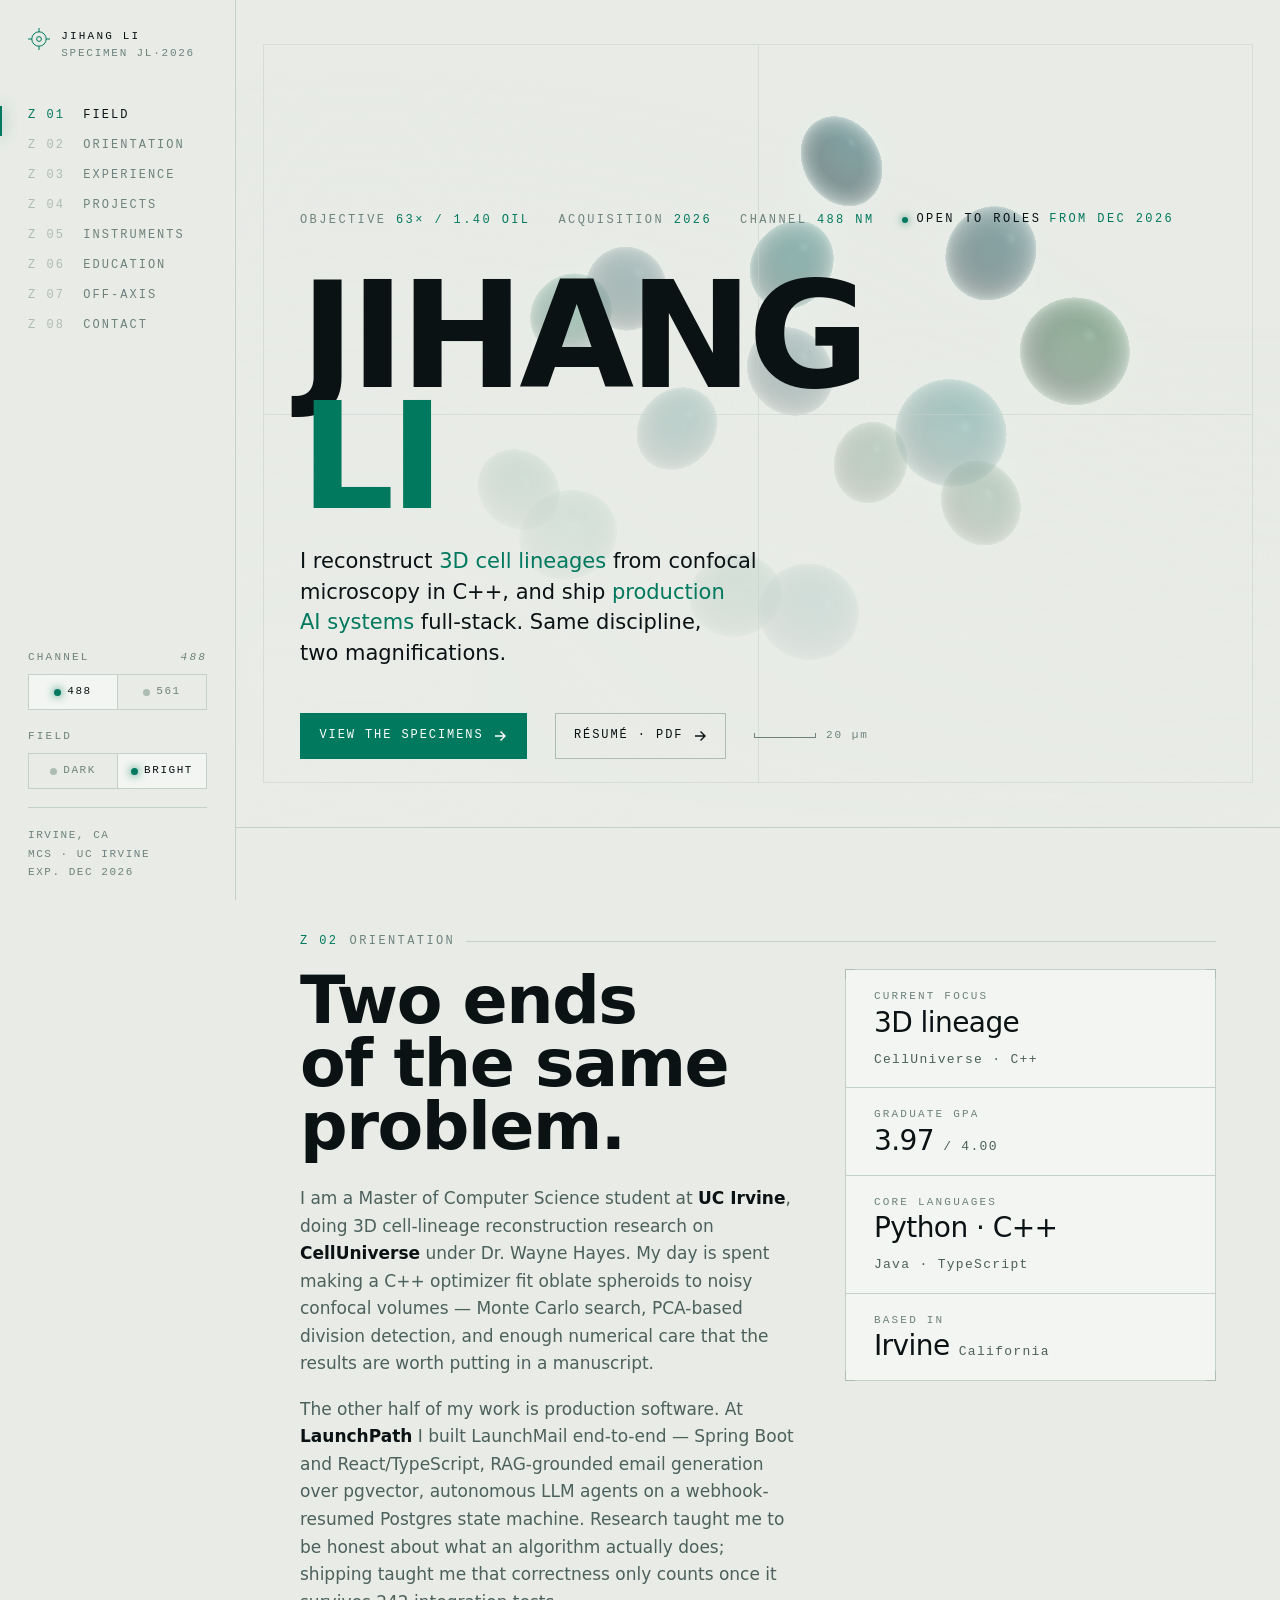
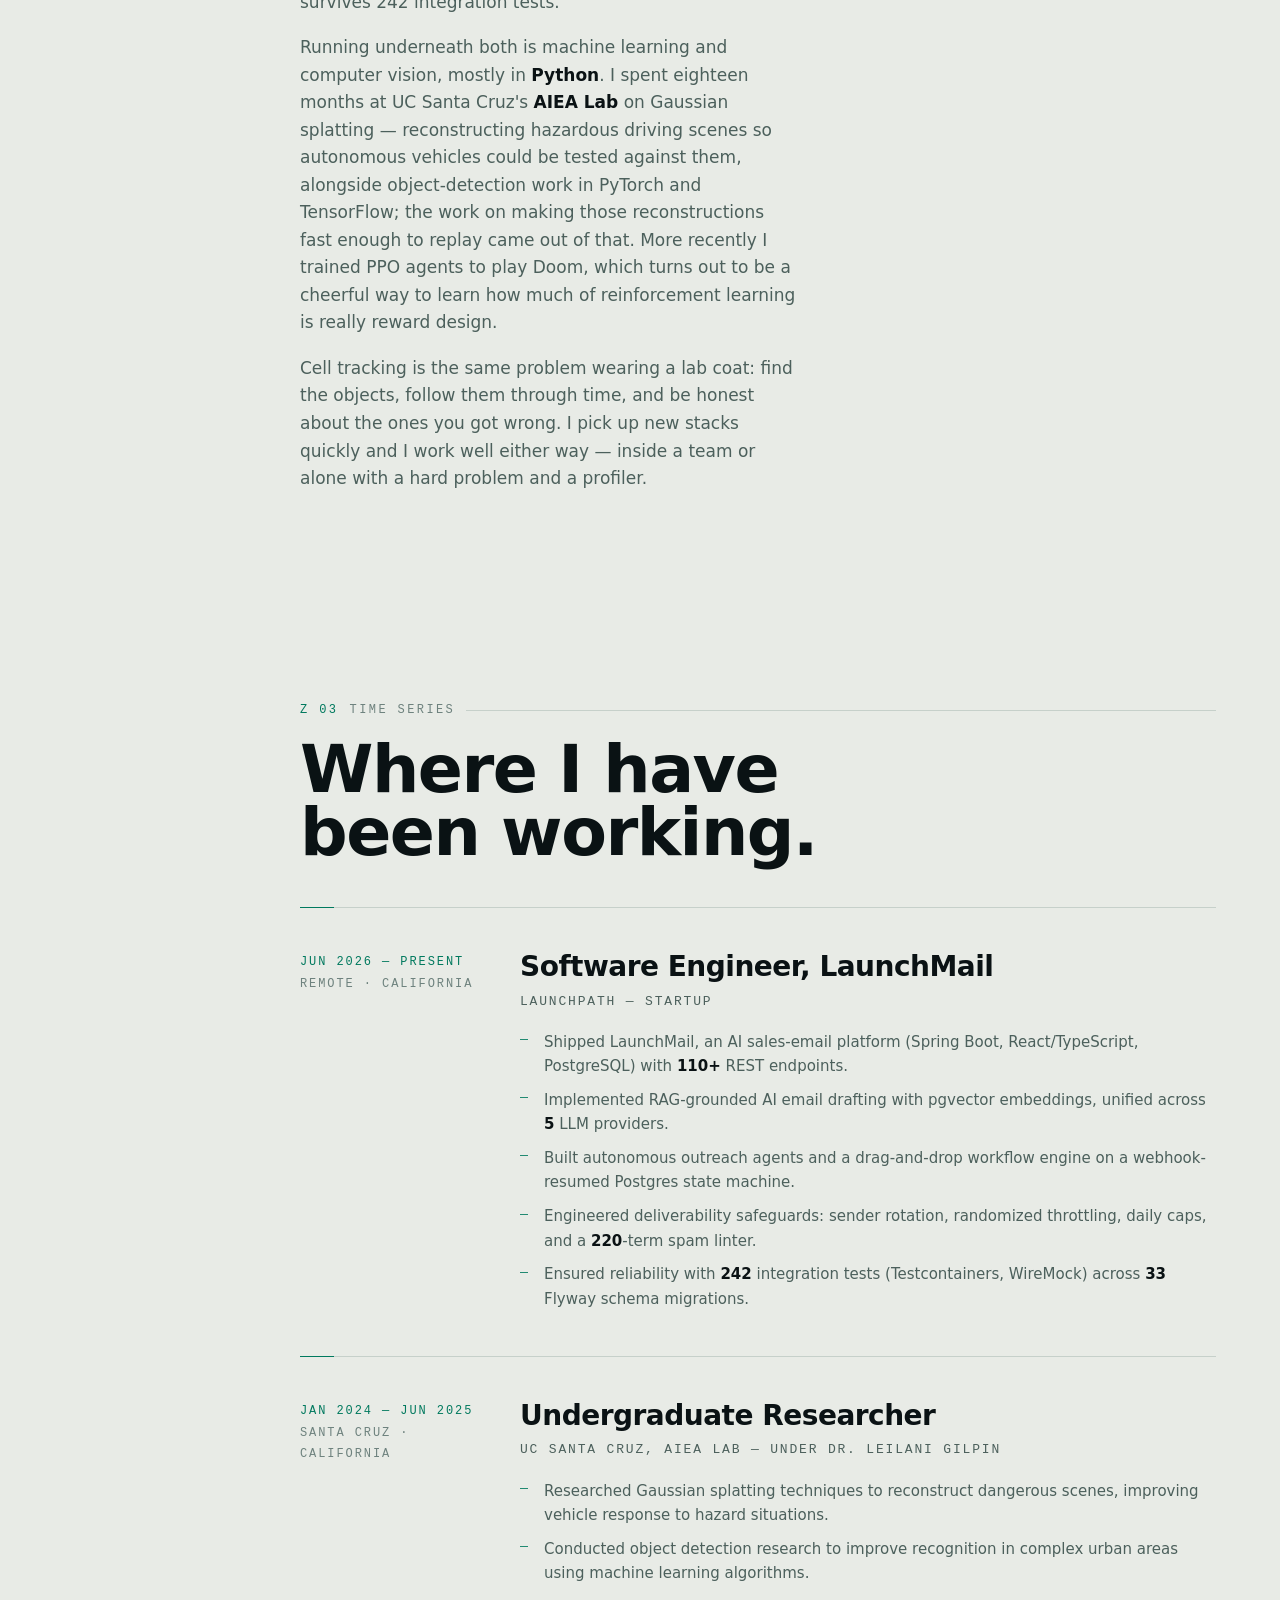
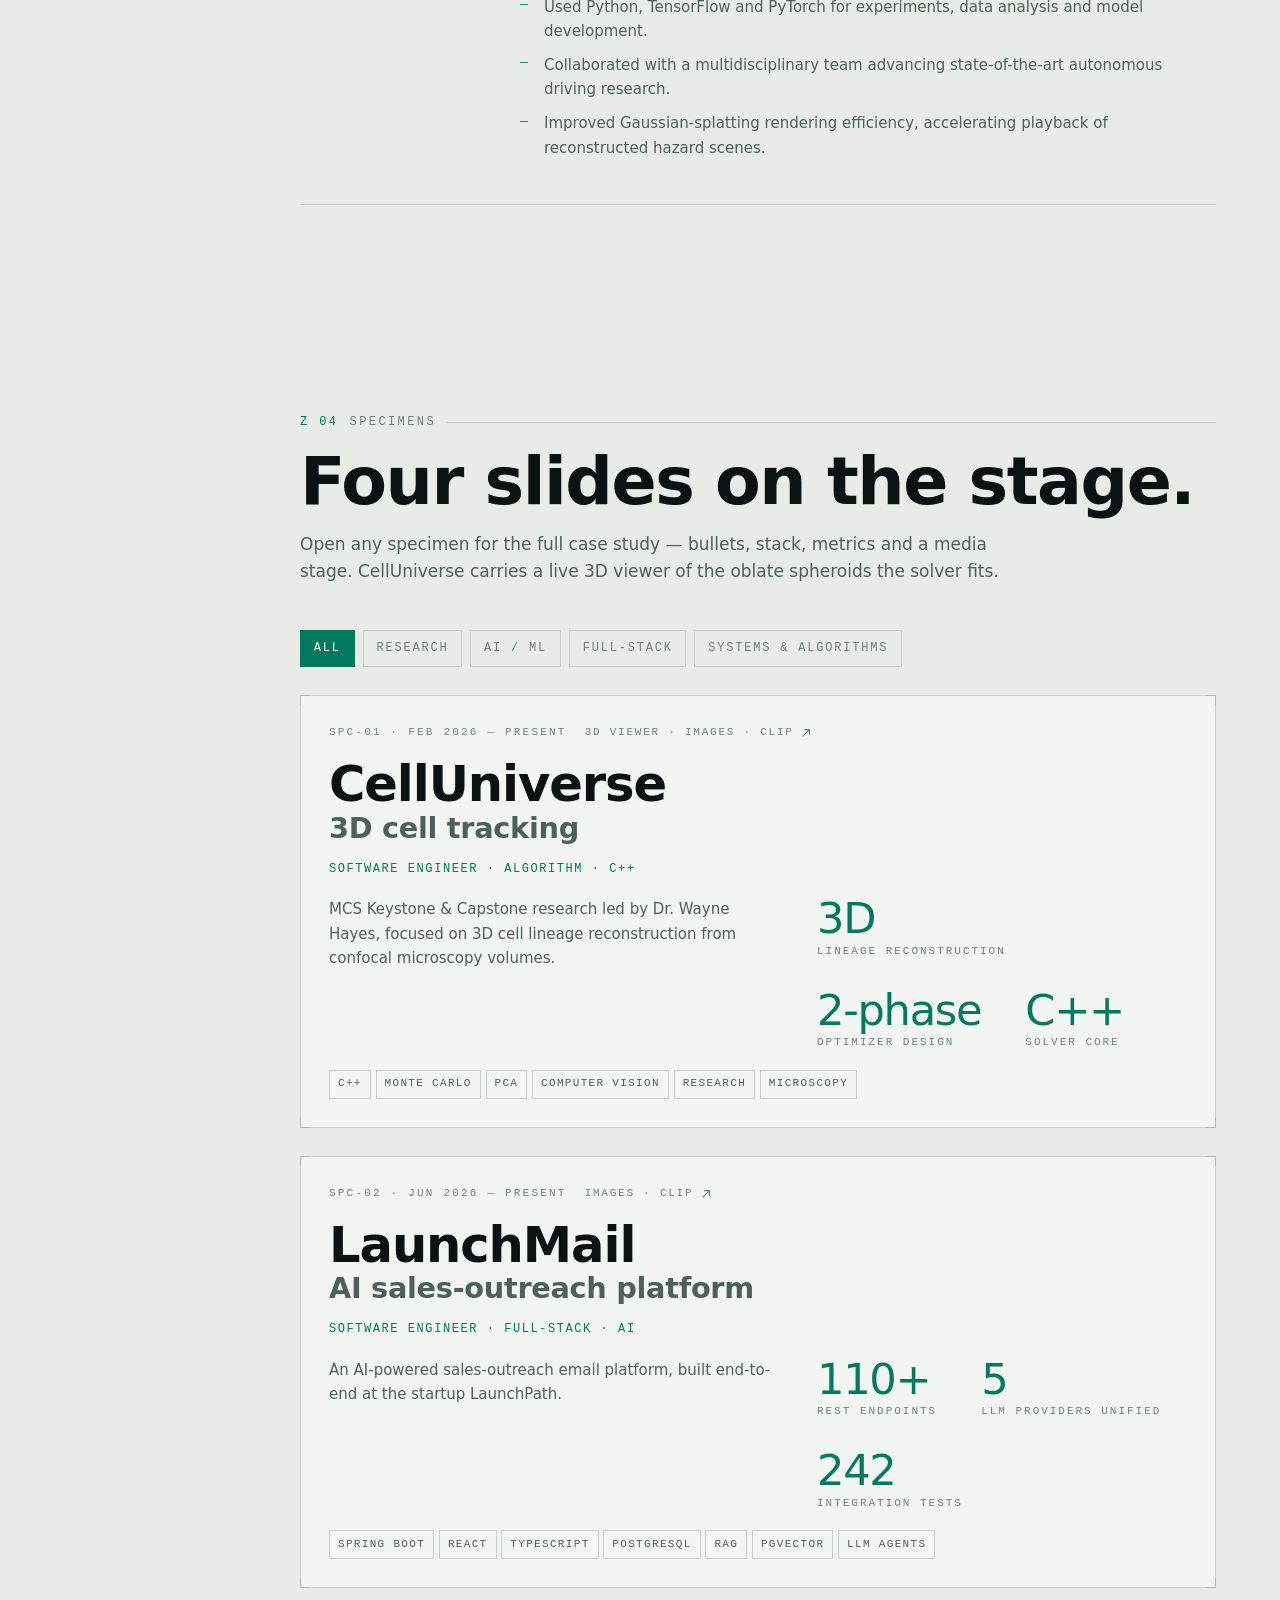
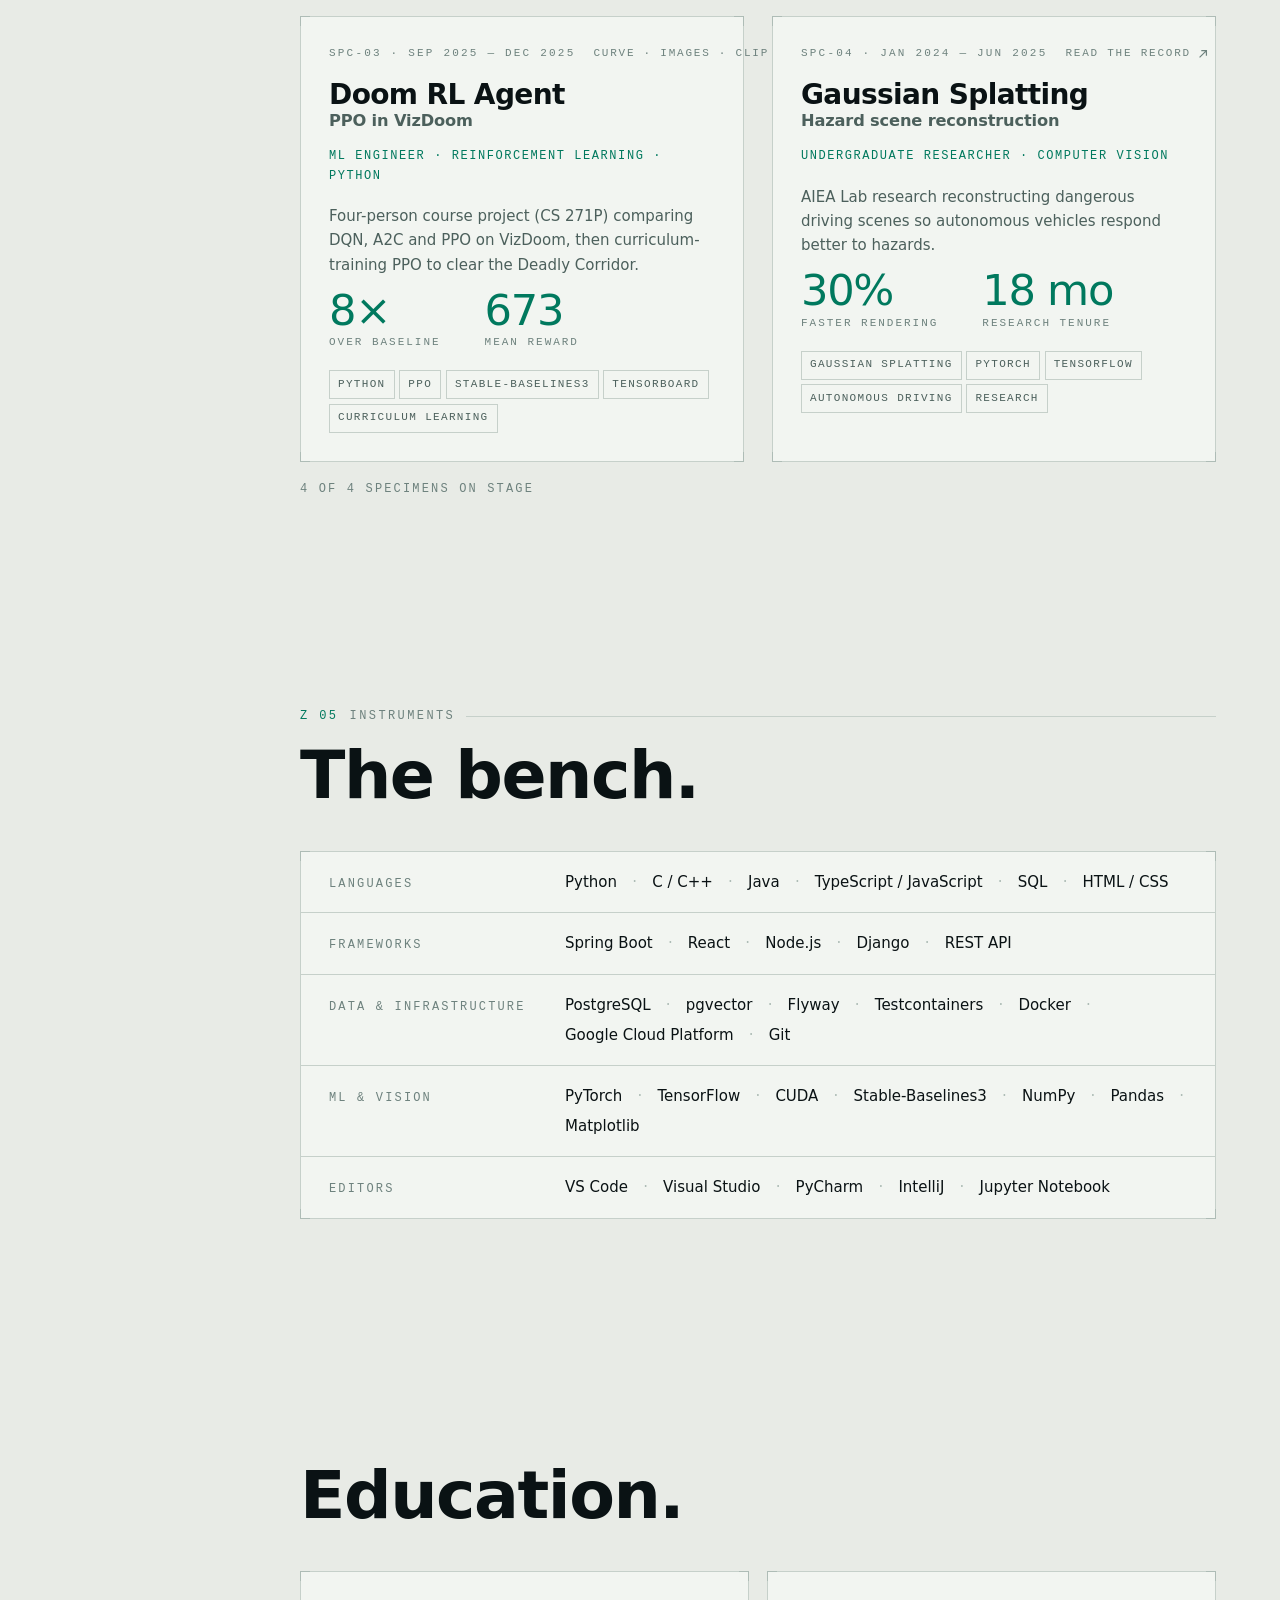
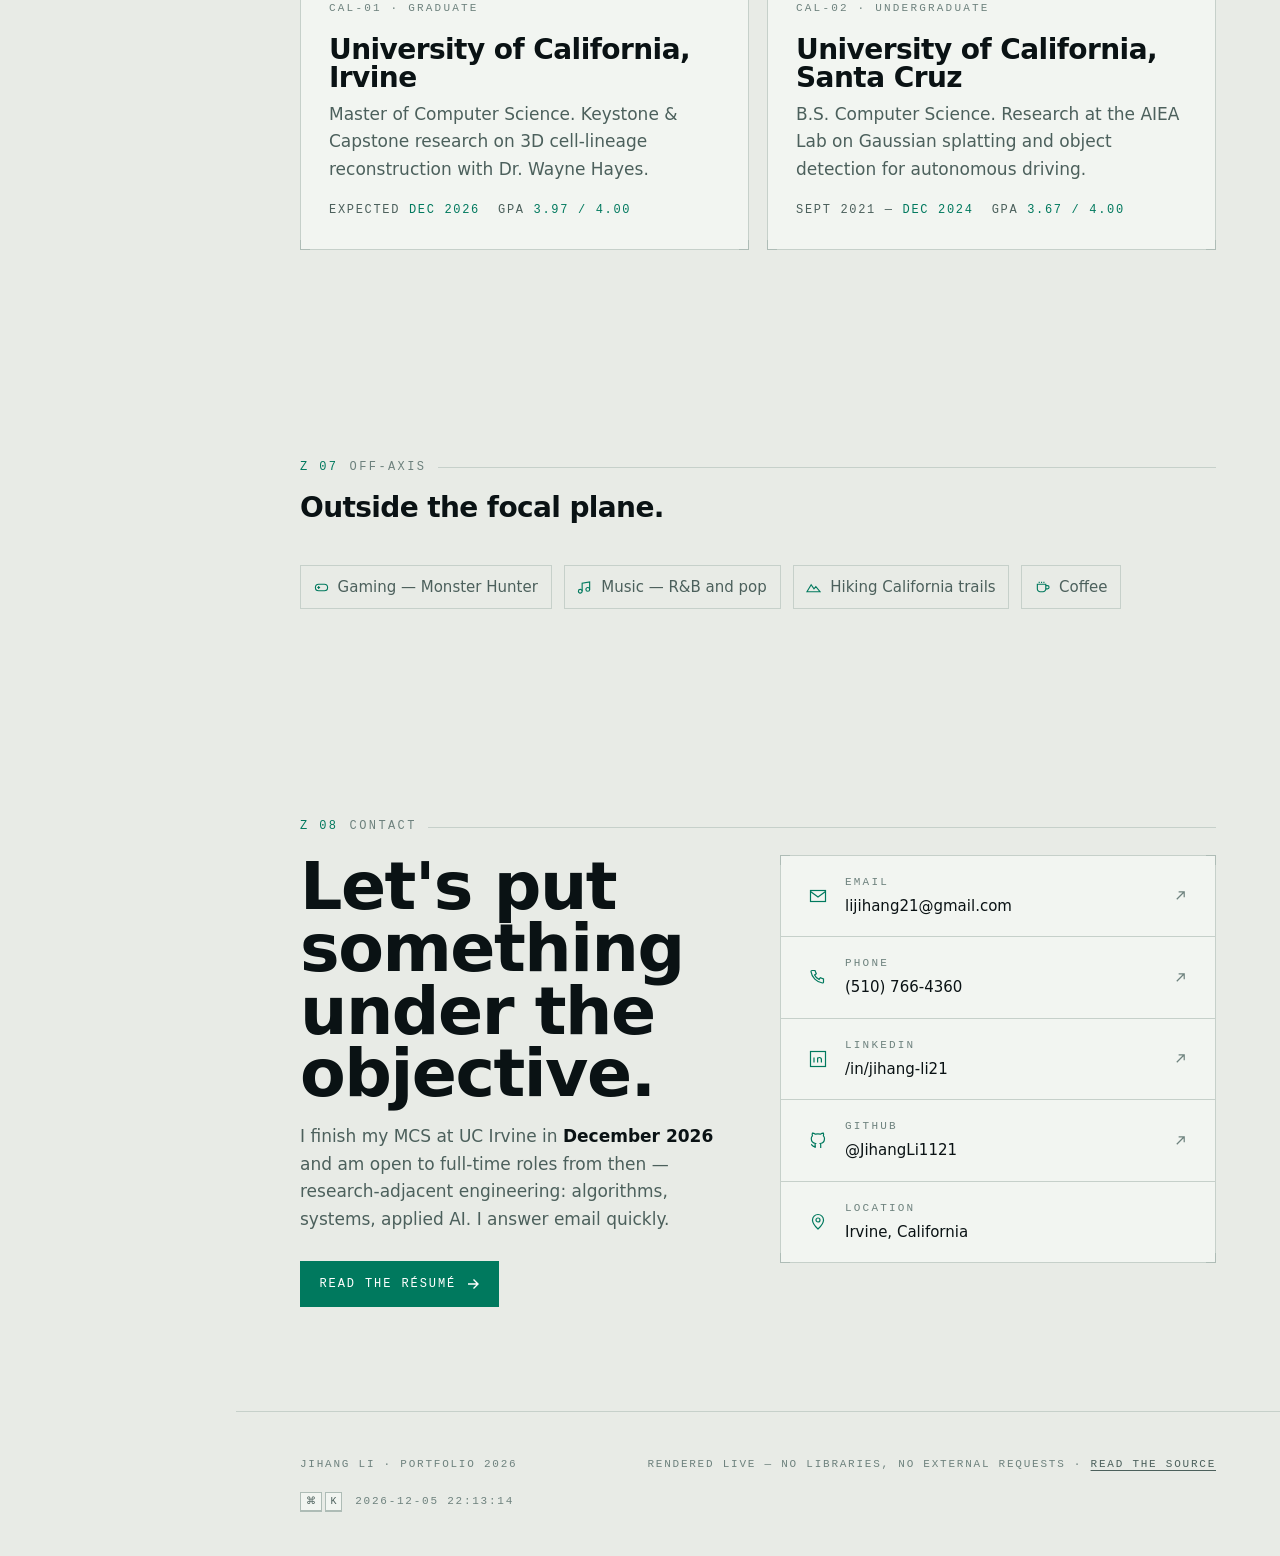
==== commit aaf205f7: "Drop the 30% Gaussian-splatting figure, keep the description Jihang does not stand behind the number" ====
--- a/index.html
+++ b/index.html
@@ -1194,7 +1194,8 @@
           <strong>Python</strong>. I spent eighteen months at UC Santa Cruz's <strong>AIEA Lab</strong> on
           Gaussian splatting — reconstructing hazardous driving scenes so autonomous
           vehicles could be tested against them, alongside object-detection work in
-          PyTorch and TensorFlow; the 30% rendering speedup came out of that. More
+          PyTorch and TensorFlow; the work on making those reconstructions fast
+          enough to replay came out of that. More
           recently I trained PPO agents to play Doom, which turns out to be a cheerful
           way to learn how much of reinforcement learning is really reward design.
         </p>
@@ -1250,7 +1251,7 @@
             <li>Conducted object detection research to improve recognition in complex urban areas using machine learning algorithms.</li>
             <li>Used Python, TensorFlow and PyTorch for experiments, data analysis and model development.</li>
             <li>Collaborated with a multidisciplinary team advancing state-of-the-art autonomous driving research.</li>
-            <li>Improved Gaussian-splatting rendering efficiency by <b>30%</b>, accelerating playback of reconstructed hazard scenes.</li>
+            <li>Improved Gaussian-splatting rendering efficiency, accelerating playback of reconstructed hazard scenes.</li>
           </ul>
         </div>
       </article>
@@ -2485,7 +2486,7 @@
         "Conducted object detection research to improve recognition in complex urban areas using machine learning algorithms.",
         "Used Python, TensorFlow and PyTorch for experiments, data analysis and model development.",
         "Collaborated with a multidisciplinary team advancing state-of-the-art autonomous driving research.",
-        "Improved Gaussian-splatting rendering efficiency by 30%, accelerating playback of reconstructed hazard scenes."
+        "Improved Gaussian-splatting rendering efficiency, accelerating playback of reconstructed hazard scenes."
       ],
       links: [{ label: "AIEA Lab — RobustAVs project page", href: "https://aiea-lab.github.io/project/robustavs/" }],
       /* No media: the lab's imagery is not mine to publish, so this record is
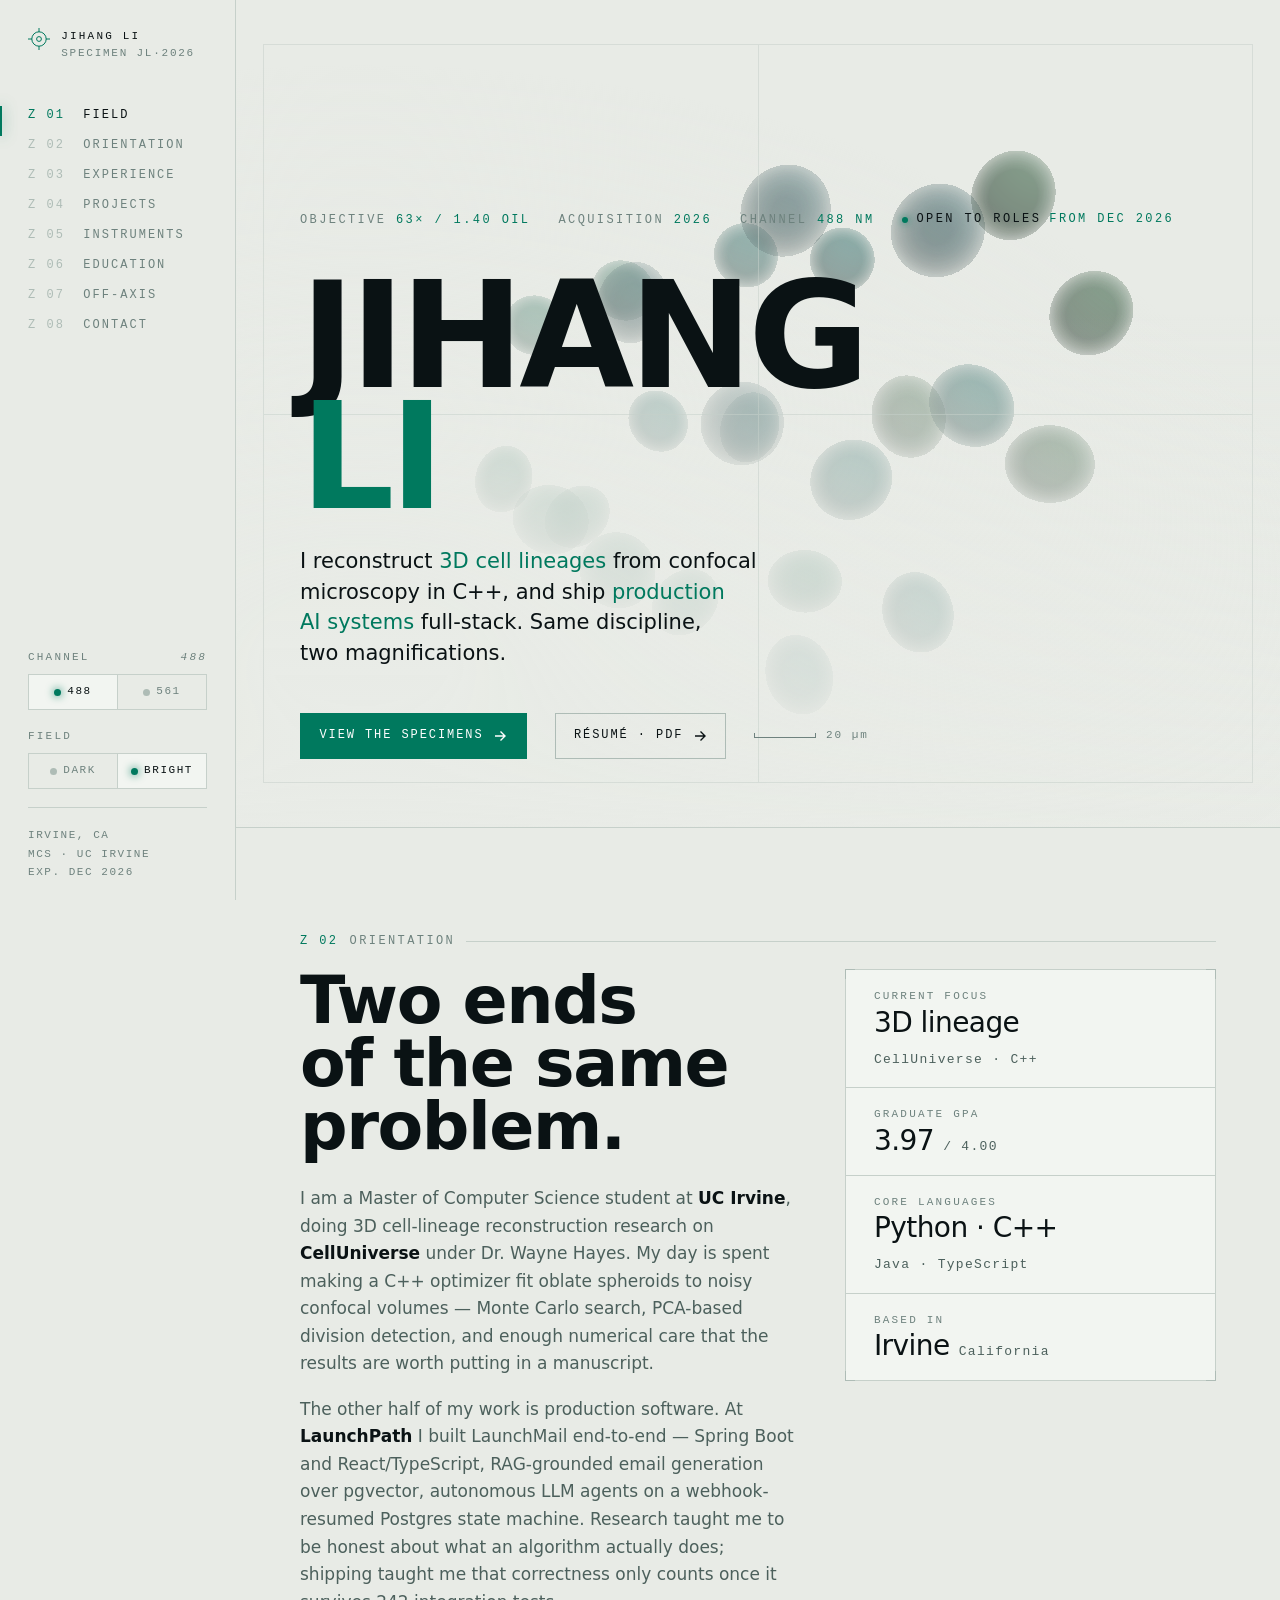
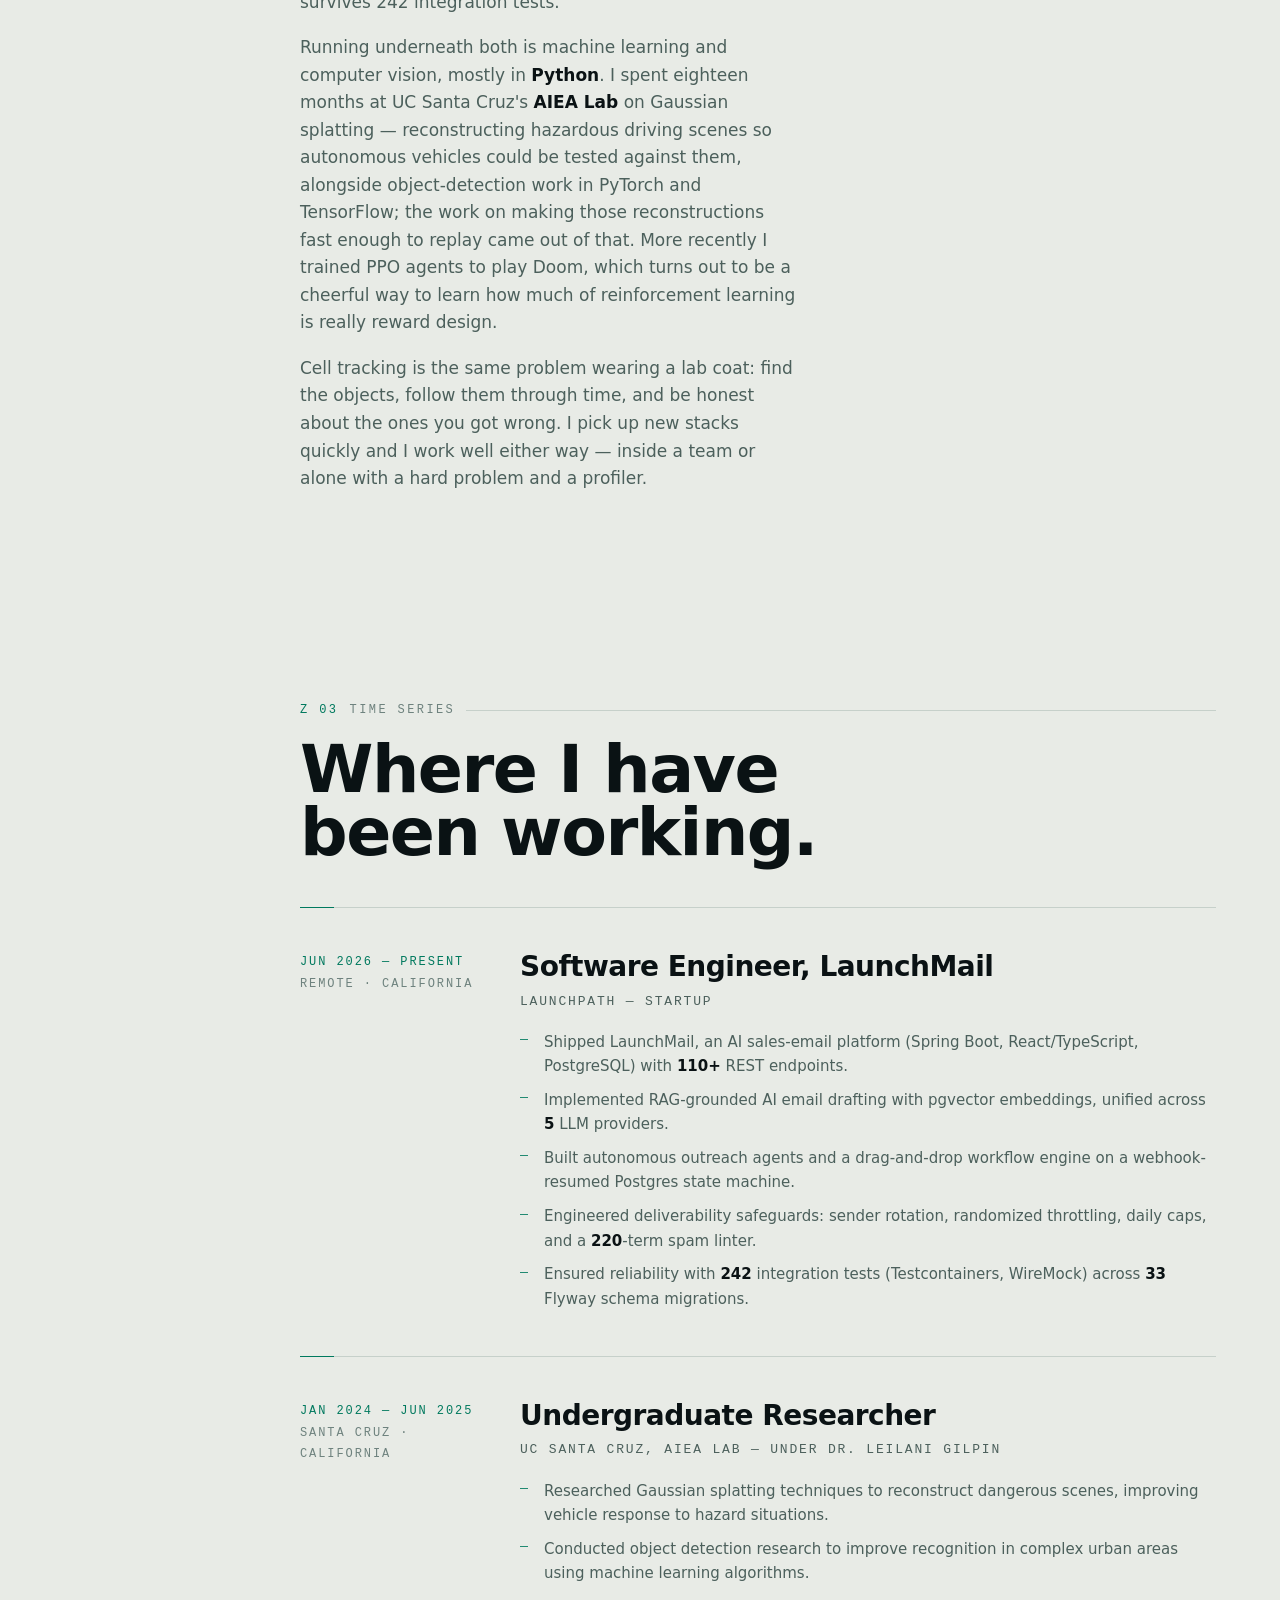
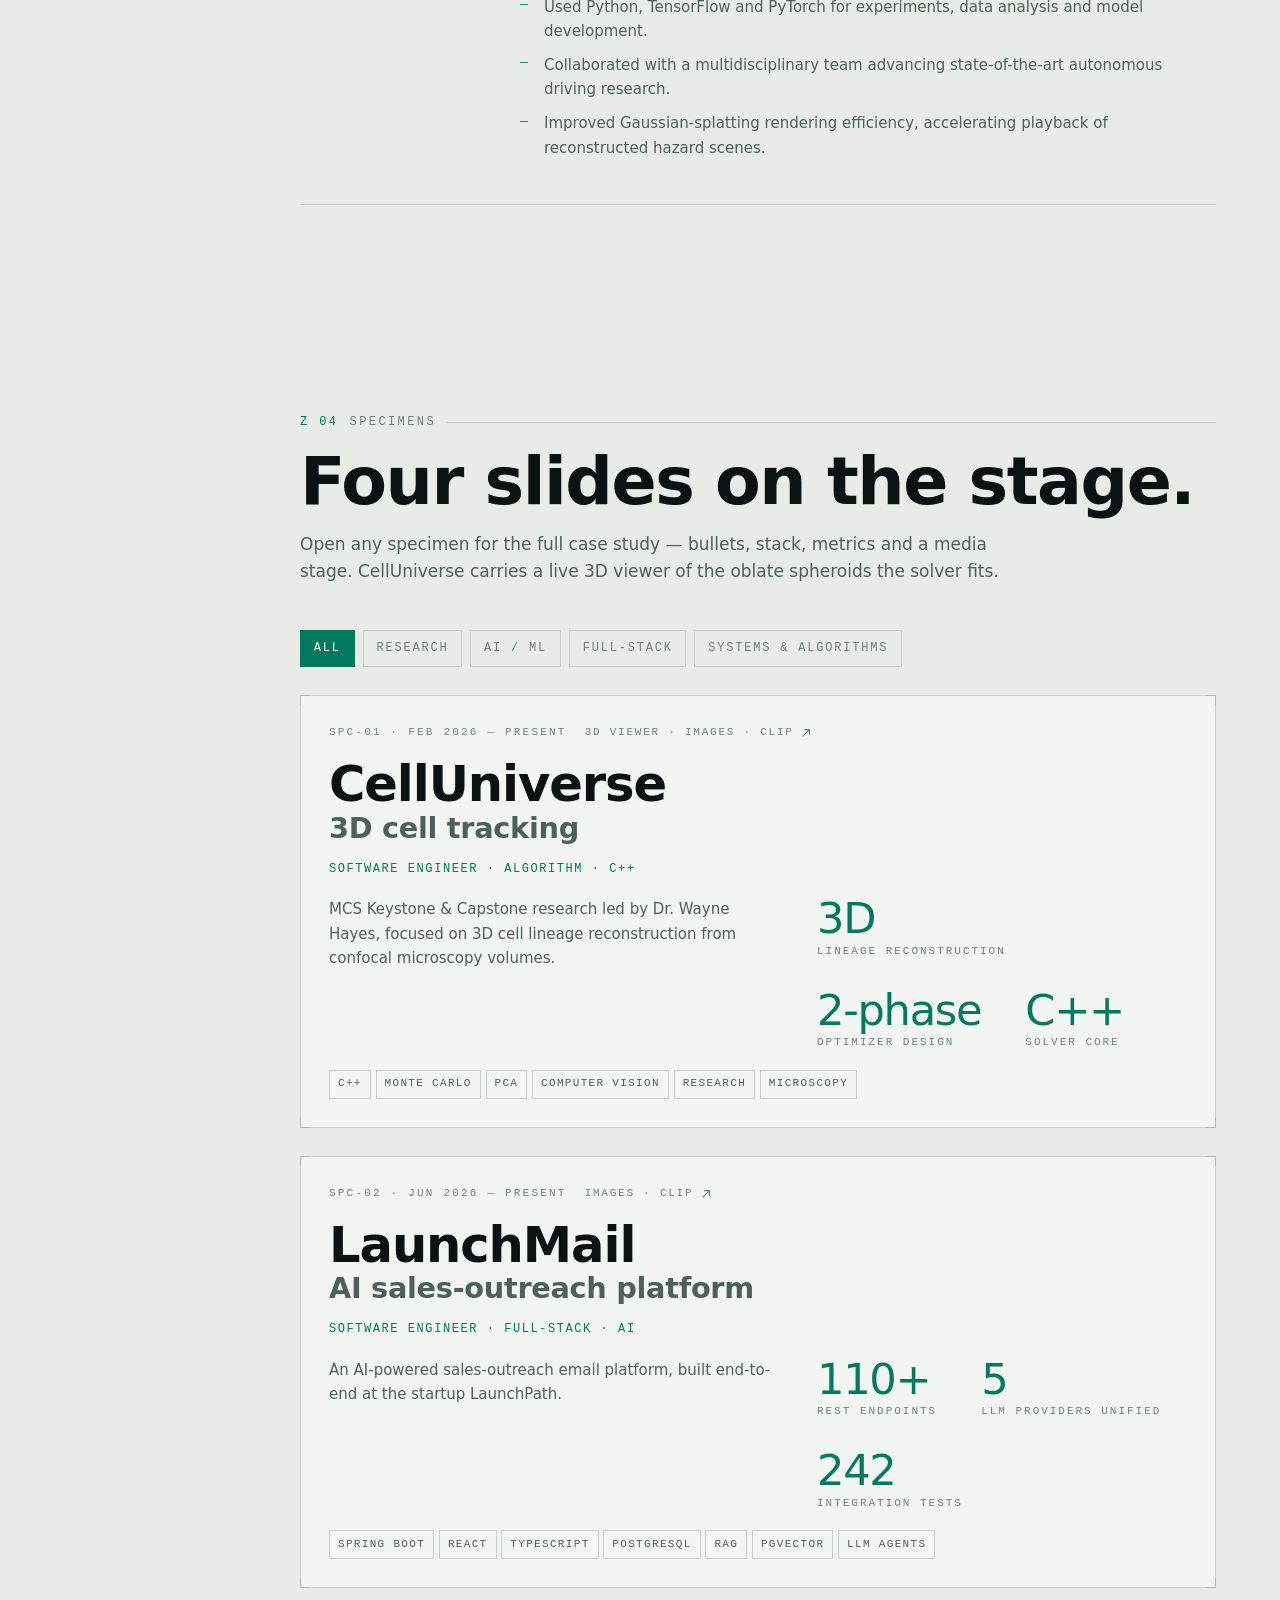
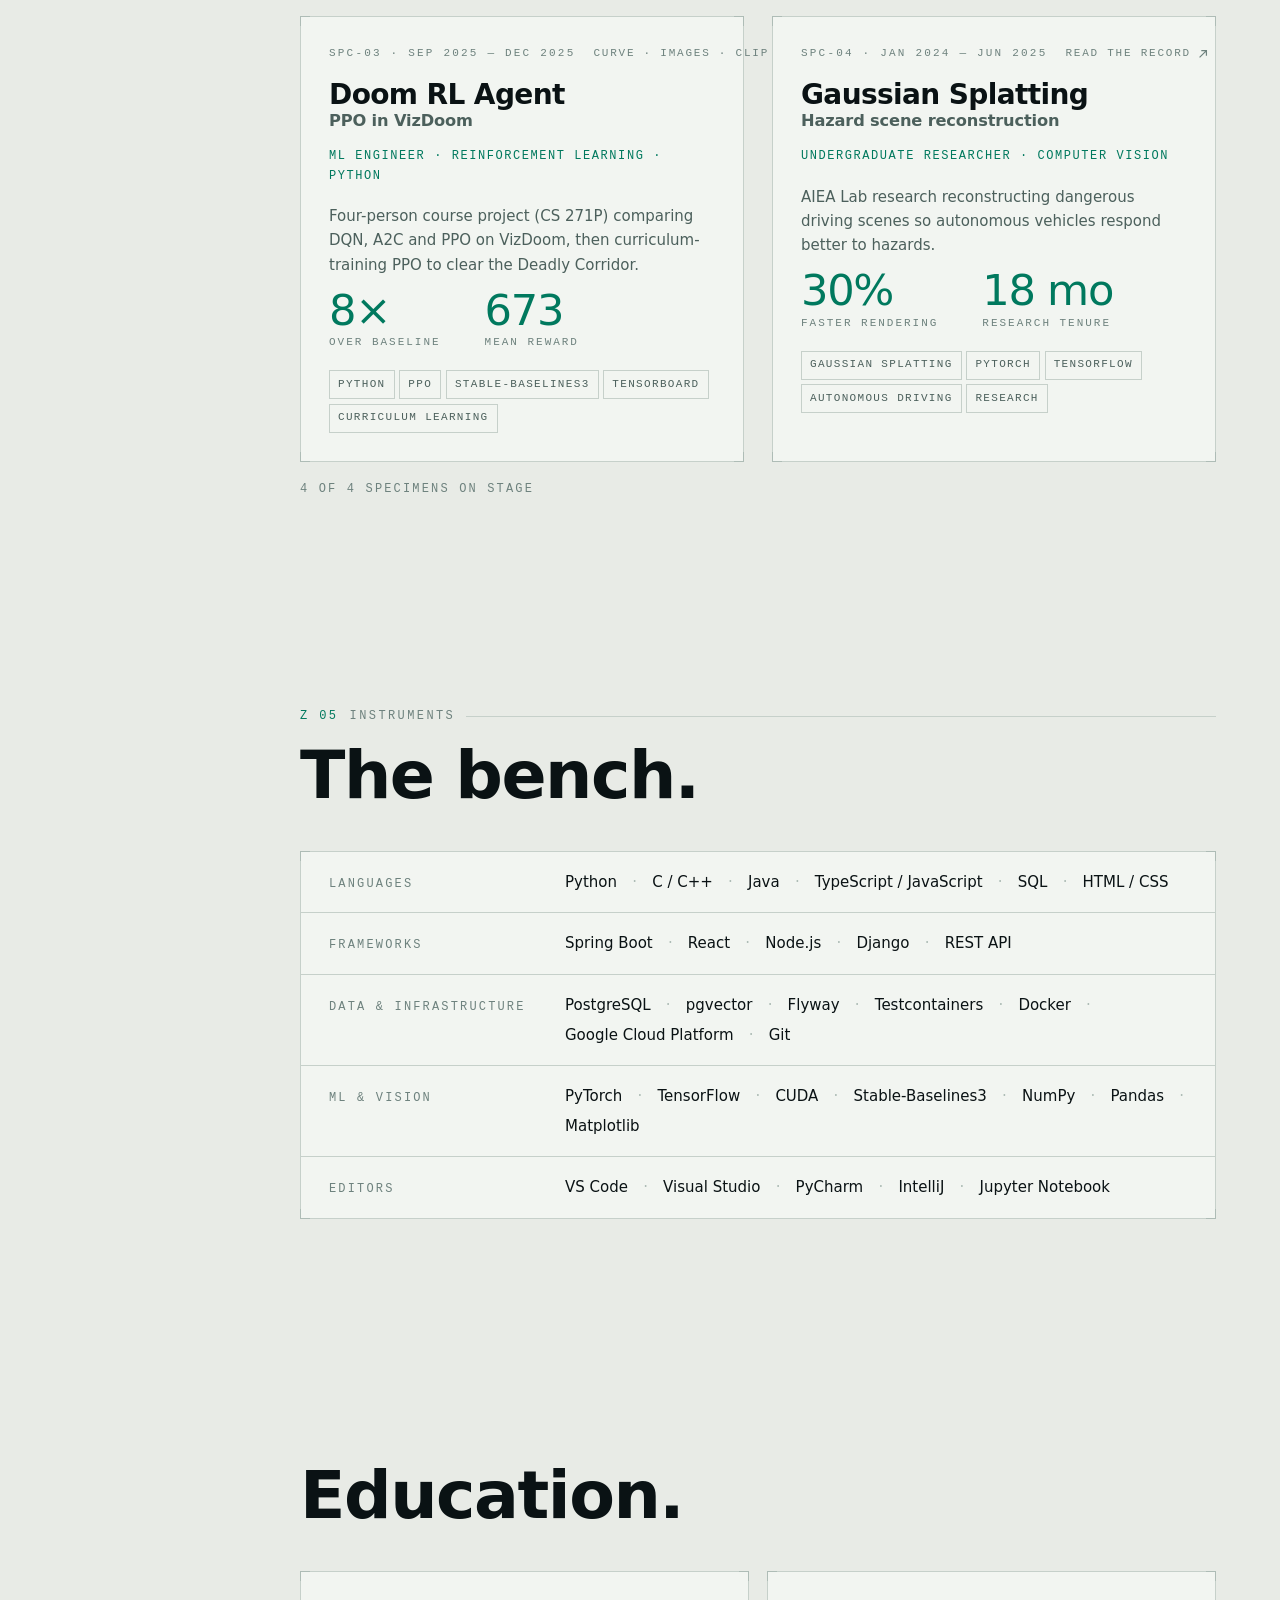
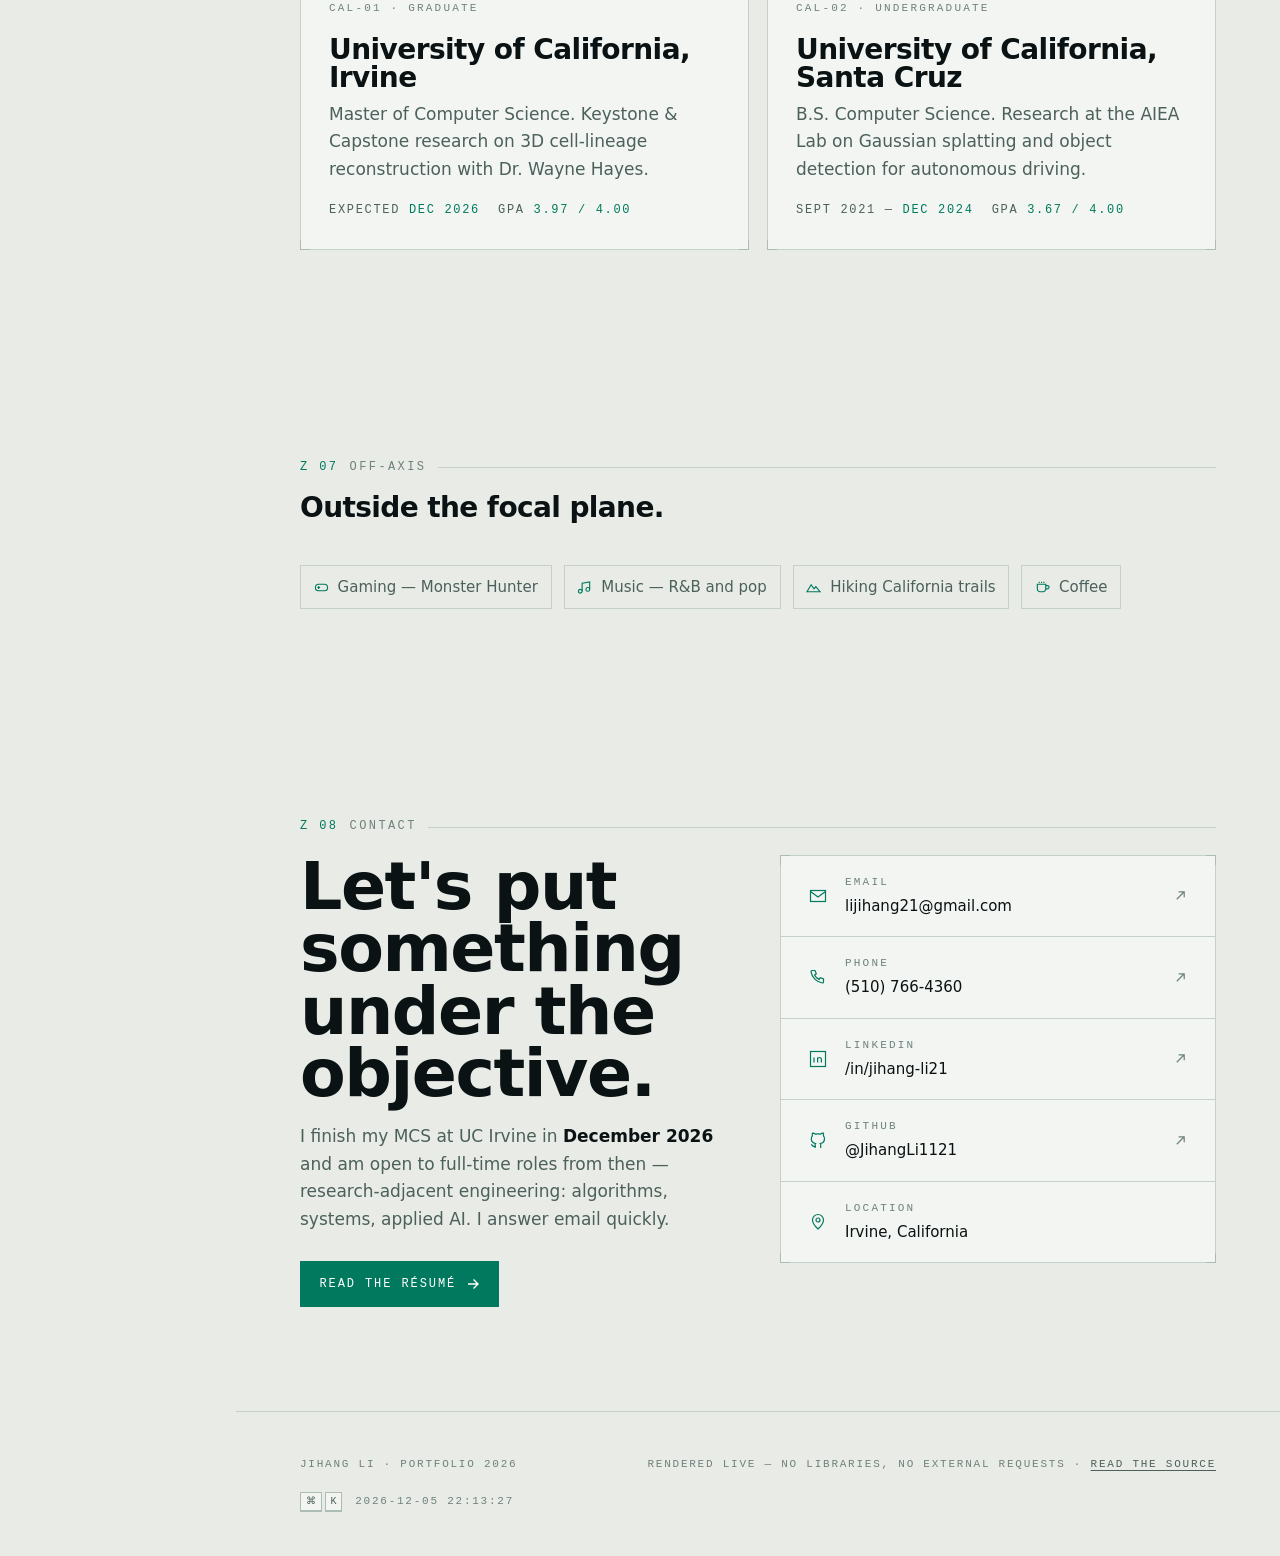
==== commit 83199c71: "Make the bright theme an actual brightfield render The field control already called itself darkfield" ====
--- a/index.html
+++ b/index.html
@@ -1860,7 +1860,7 @@
     "in vec3 vViewPos; in vec3 vCenterV; in vec3 vRadii; in mat3 vRot;",
     "in vec3 vColor; in float vAlpha; in vec2 vQuad;",
     "uniform mat4 uProj;",
-    "uniform float uRim, uFogA, uFogB, uAmb, uGain, uEmis;",
+    "uniform float uRim, uFogA, uFogB, uAmb, uGain, uEmis, uLight;",
     "out vec4 frag;",
     "void main(){",
     "  vec3 D = normalize(vViewPos);",
@@ -1889,14 +1889,30 @@
     "  vec3 L = normalize(vec3(0.32, 0.55, 0.78));",
     "  float dif = clamp(dot(N,L), 0.0, 1.0);",
     "  float fres = pow(1.0 - ndv, 2.2);",
+    /* fog is computed first: darkfield sinks far cells into the black ground,
+       brightfield washes them out into the white one, so both need the term */
+    "  float fogD = clamp((-P.z - uFogA) / max(0.001, uFogB - uFogA), 0.0, 1.0);",
+    /* ---- brightfield: the specimen absorbs, it does not emit -------------
+       Optical density follows Beer-Lambert along the chord, so a thick centre
+       goes dark and a thin edge stays clear. The fresnel term *darkens* the
+       silhouette — the Becke line at a refractive-index boundary — where the
+       darkfield path uses it to light one up. Written premultiplied so the
+       page's own white shows through the transparent part. */
+    "  if (uLight > 0.5) {",
+    "    float dens = clamp(0.06 + 1.20*th, 0.0, 1.0);",
+    "    dens = mix(dens, 1.0, 0.42*fres);",
+    "    vec3 stain = vColor * (0.30 + 0.26*dif) + vec3(0.02);",
+    "    float ab = vAlpha * dens * mix(1.0, 0.16, fogD);",
+    "    frag = vec4(stain * ab, ab);",
+    "    return;",
+    "  }",
     /* emission from the interior + a bright membrane at the silhouette */
     "  vec3 col = vColor * (uAmb + 0.40*dif + uEmis*pow(th, 0.75));",
     "  col += vColor * fres * uRim;",
     "  float spec = pow(clamp(dot(reflect(-L,N),V),0.0,1.0), 60.0);",
     "  col += vec3(spec) * 0.12;",
     /* depth cue: far cells sink into the ground, like a z-stack */
-    "  float fog = clamp((-P.z - uFogA) / max(0.001, uFogB - uFogA), 0.0, 1.0);",
-    "  col *= mix(1.0, 0.18, fog);",
+    "  col *= mix(1.0, 0.18, fogD);",
     /* thin edges stay translucent, so cells read as glowing gel not plastic */
     "  float a = vAlpha * clamp(0.26 + 0.90*th, 0.0, 1.0);",
     "  frag = vec4(col * uGain * a, a);",
@@ -2107,7 +2123,7 @@
     gl.bindVertexArray(null);
 
     var U = {};
-    ["uView", "uProj", "uPad", "uRim", "uFogA", "uFogB", "uAmb", "uGain", "uEmis"].forEach(function (n) {
+    ["uView", "uProj", "uPad", "uRim", "uFogA", "uFogB", "uAmb", "uGain", "uEmis", "uLight"].forEach(function (n) {
       U[n] = gl.getUniformLocation(pSolid, n);
     });
     var UH = {};
@@ -2171,7 +2187,10 @@
       },
       draw: function (view, look) {
         var W = canvas.width, H = canvas.height;
-        var usePost = post && look.bloom > 0 && T.ms;
+        /* Brightfield has nothing to bloom: both passes add light, and adding
+           light to a white ground only erases contrast. */
+        var bright = !!look.light;
+        var usePost = post && look.bloom > 0 && T.ms && !bright;
 
         /* ---- scene ---- */
         gl.bindFramebuffer(gl.FRAMEBUFFER, usePost ? T.ms : null);
@@ -2191,11 +2210,12 @@
           gl.uniform1f(U.uAmb, look.amb);
           gl.uniform1f(U.uGain, look.gain);
           gl.uniform1f(U.uEmis, look.emis === undefined ? 0.7 : look.emis);
+          gl.uniform1f(U.uLight, bright ? 1.0 : 0.0);
           gl.uniform1f(U.uFogA, look.fogA);
           gl.uniform1f(U.uFogB, look.fogB);
           gl.drawArraysInstanced(gl.TRIANGLE_STRIP, 0, 4, count);
 
-          if (look.halo > 0) {
+          if (look.halo > 0 && !bright) {
             gl.depthMask(false);
             gl.blendFunc(gl.ONE, gl.ONE);
             gl.useProgram(pHalo);
@@ -2318,13 +2338,13 @@
       R.upload(pop, colOf, view);
       /* softer and glowier than the viewer — this is atmosphere, not an instrument */
       R.draw(view, {
-        rim:  CH.isLight ? 0.85 : 2.00,
-        amb:  CH.isLight ? 0.26 : 0.08,
-        gain: CH.isLight ? 0.74 : 0.90,
-        emis: CH.isLight ? 0.44 : 0.58,
+        light: CH.isLight,
+        /* the emissive numbers are darkfield's; brightfield reads uAlpha and
+           the absorption curve instead, so they are simply unused there */
+        rim: 2.00, amb: 0.08, gain: 0.90, emis: 0.58,
         fogA: dist * 0.95, fogB: dist * 2.5,
-        halo: CH.isLight ? 0.10 : 0.34, haloSize: 2.3,
-        bloom: CH.isLight ? 0.42 : 0.80, bloomThresh: 0.58
+        halo: 0.34, haloSize: 2.3,
+        bloom: 0.80, bloomThresh: 0.58
       });
       raf = REDUCE ? 0 : requestAnimationFrame(stepGL);
     }
@@ -2353,13 +2373,21 @@
         c._sr = ((c.a + c.b + c.c) / 3) * c.k * sc;
       });
       pop.sort(function (p, q) { return p._sz - q._sz; });
-      ctx.globalCompositeOperation = CH.isLight ? "source-over" : "lighter";
+      /* Brightfield absorbs, darkfield emits — so the fallback needs both a
+         different blend mode and a different palette, not just a dimmer one. */
+      var bright = CH.isLight;
+      ctx.globalCompositeOperation = bright ? "source-over" : "lighter";
+      var stain = bright ? 0.34 : 1.0;          /* darken the dye so it reads on white */
+      var a0 = bright ? 0.52 : 0.30;            /* dense centre  */
+      var a1 = bright ? 0.24 : 0.13;            /* thinning edge */
       pop.forEach(function (c) {
         var rgb = founderRGB(CU.founder[c.id]);
         var g = ctx.createRadialGradient(c._sx, c._sy, 0, c._sx, c._sy, Math.max(1, c._sr));
-        var col = (rgb[0] * 255 | 0) + "," + (rgb[1] * 255 | 0) + "," + (rgb[2] * 255 | 0);
-        g.addColorStop(0, "rgba(" + col + "," + (0.30 * c.al) + ")");
-        g.addColorStop(0.62, "rgba(" + col + "," + (0.13 * c.al) + ")");
+        var col = (rgb[0] * stain * 255 | 0) + "," +
+                  (rgb[1] * stain * 255 | 0) + "," +
+                  (rgb[2] * stain * 255 | 0);
+        g.addColorStop(0, "rgba(" + col + "," + (a0 * c.al) + ")");
+        g.addColorStop(0.62, "rgba(" + col + "," + (a1 * c.al) + ")");
         g.addColorStop(1, "rgba(" + col + ",0)");
         ctx.fillStyle = g;
         ctx.beginPath(); ctx.arc(c._sx, c._sy, Math.max(1, c._sr), 0, 6.2832); ctx.fill();
@@ -3387,13 +3415,11 @@
         var view = orbit(yaw, pitch, dist, asp);
         R.upload(pop, colOf, view);
         R.draw(view, {
-          rim:  CH.isLight ? 0.95 : 1.70,
-          amb:  CH.isLight ? 0.30 : 0.07,
-          gain: CH.isLight ? 0.86 : 0.95,
-          emis: CH.isLight ? 0.52 : 0.68,
+          light: CH.isLight,
+          rim: 1.70, amb: 0.07, gain: 0.95, emis: 0.68,
           fogA: dist * 0.6, fogB: dist * 2.0,
-          halo: CH.isLight ? 0.07 : 0.26, haloSize: 1.9,
-          bloom: CH.isLight ? 0.32 : 0.70, bloomThresh: CH.isLight ? 0.72 : 0.62
+          halo: 0.26, haloSize: 1.9,
+          bloom: 0.70, bloomThresh: 0.62
         });
       } else draw2D();
 
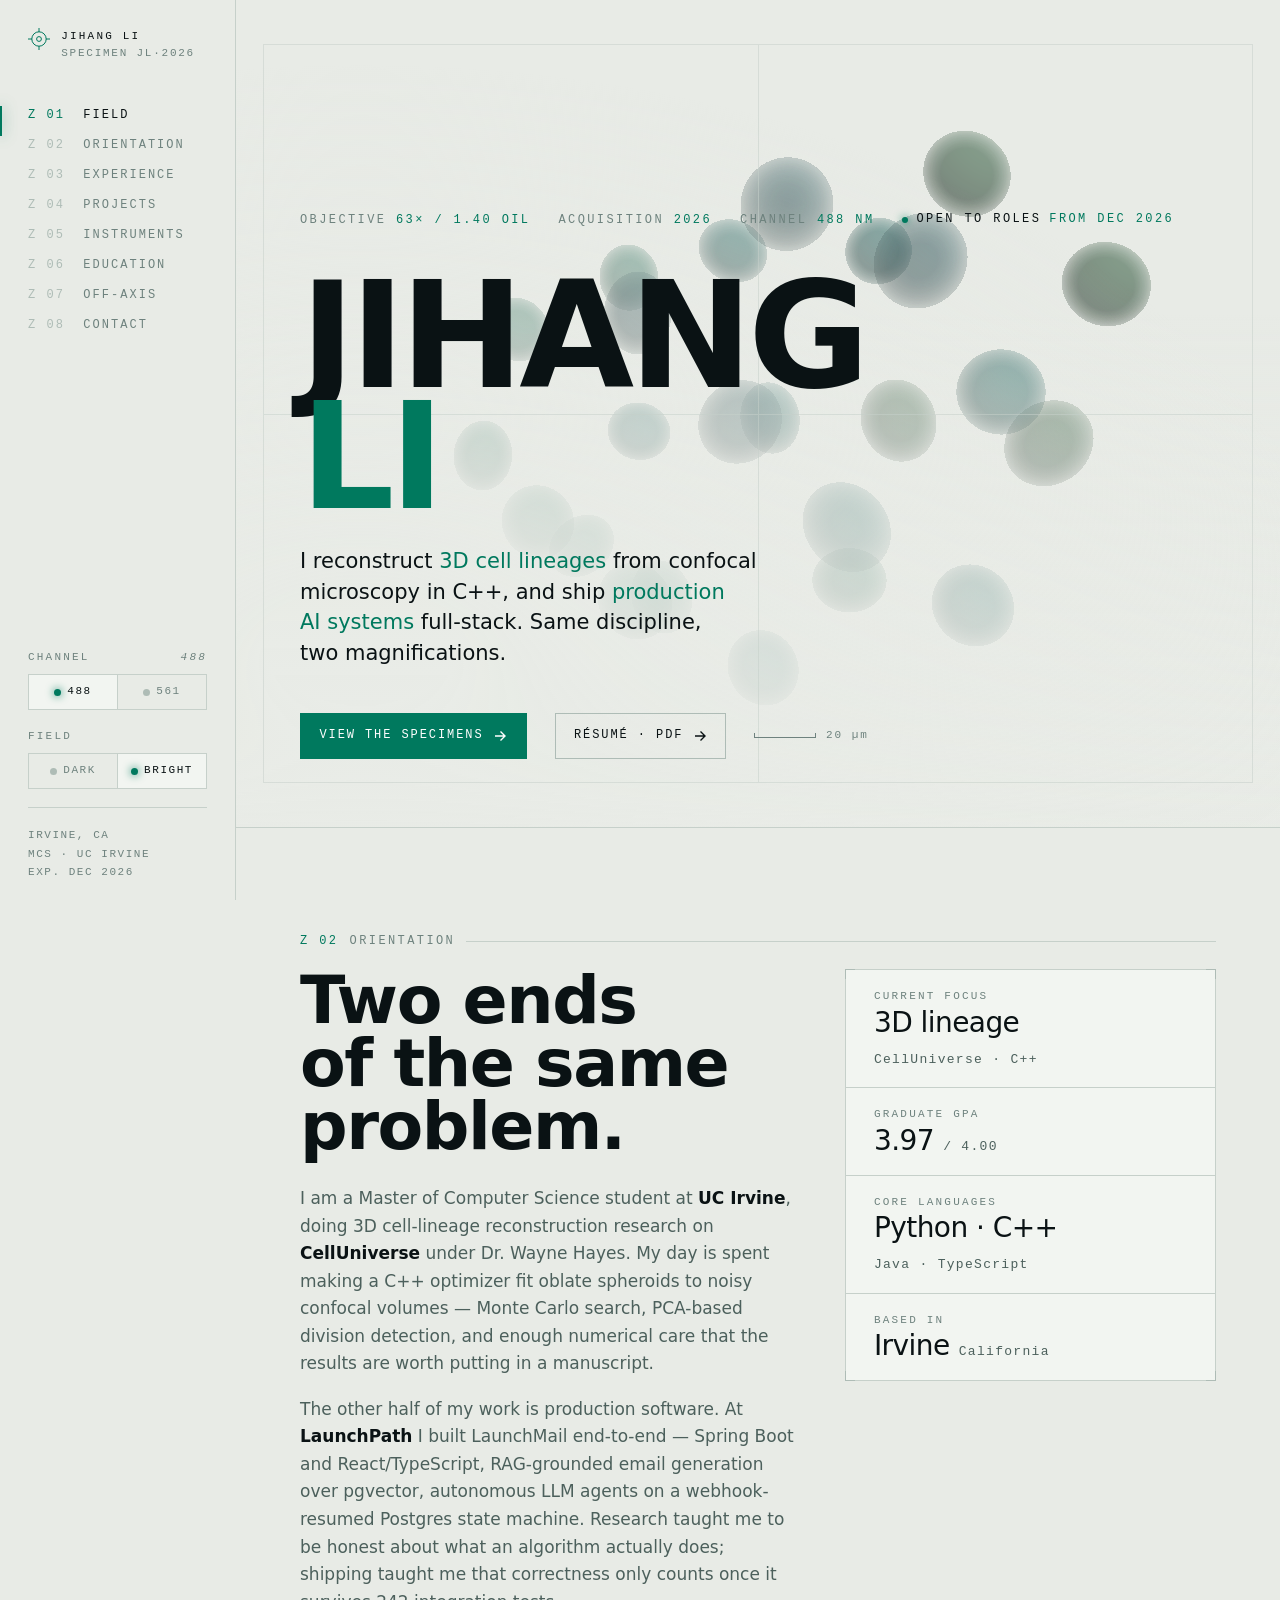
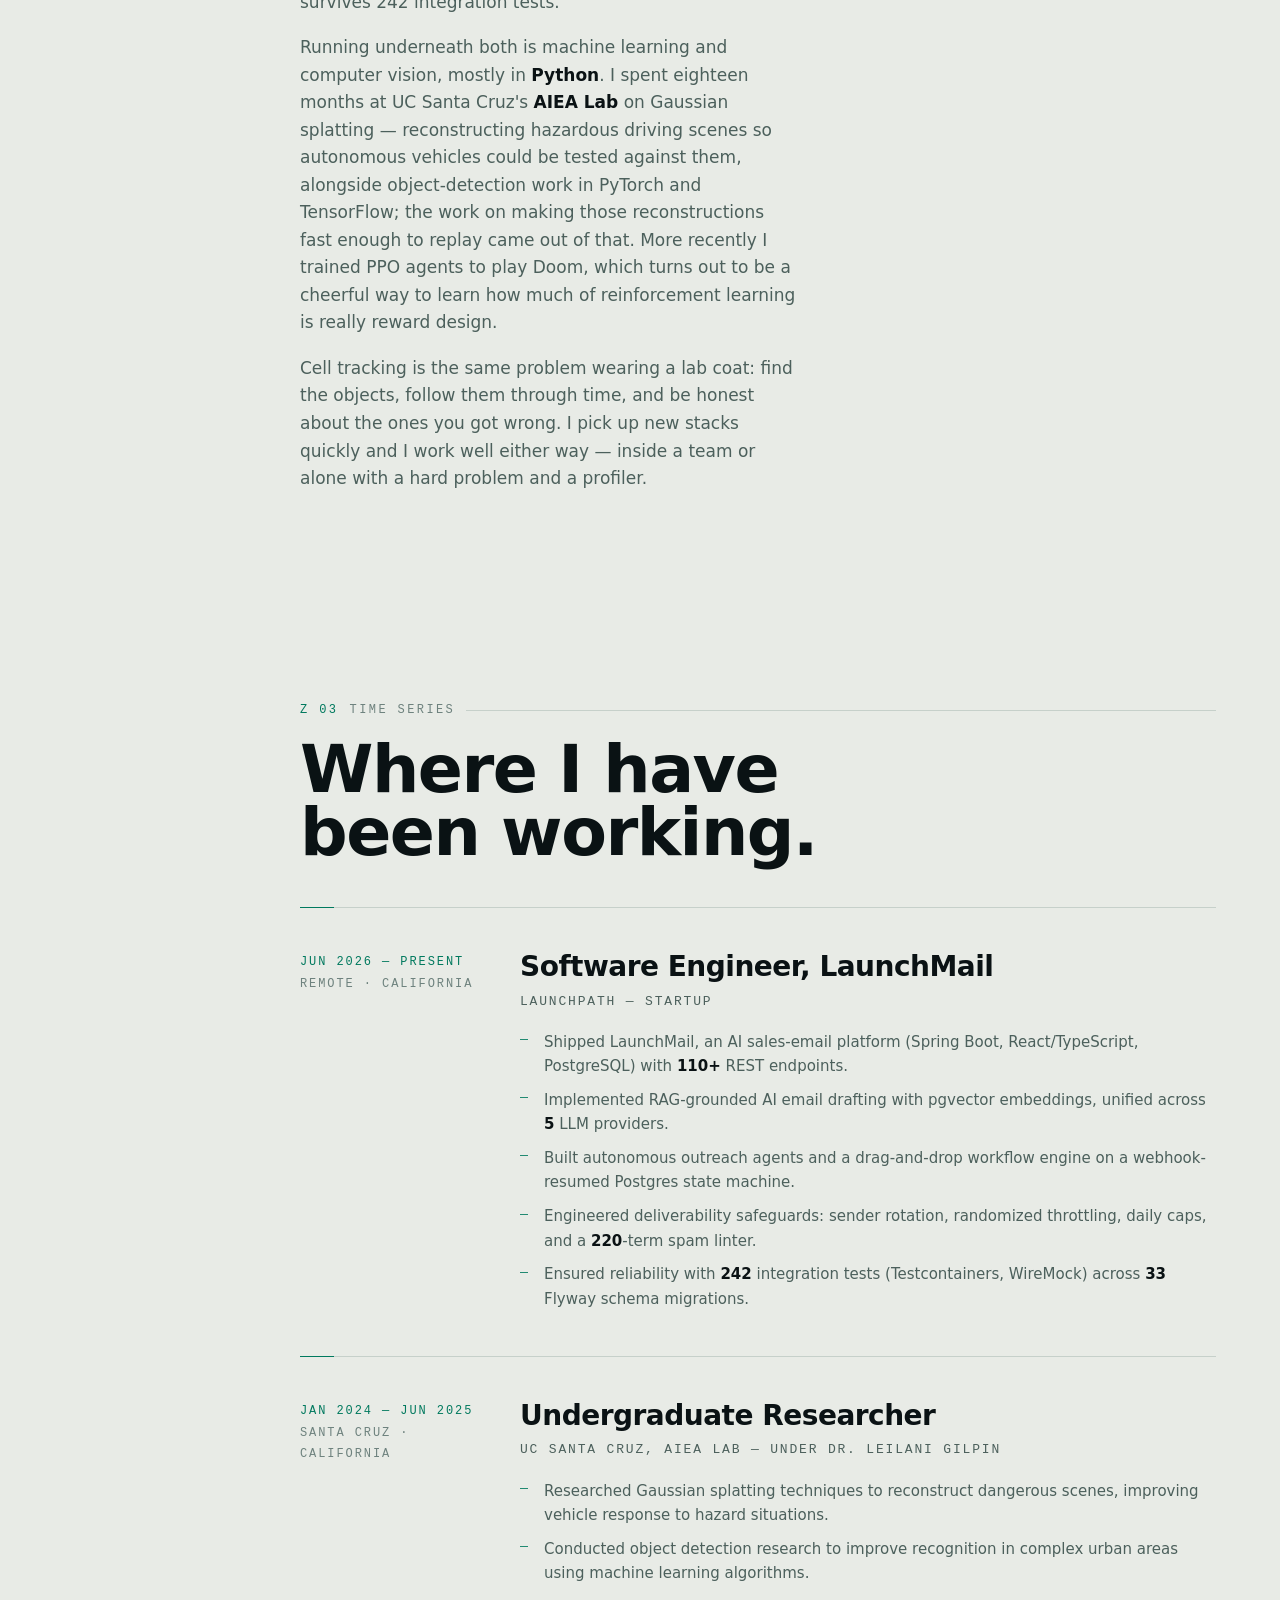
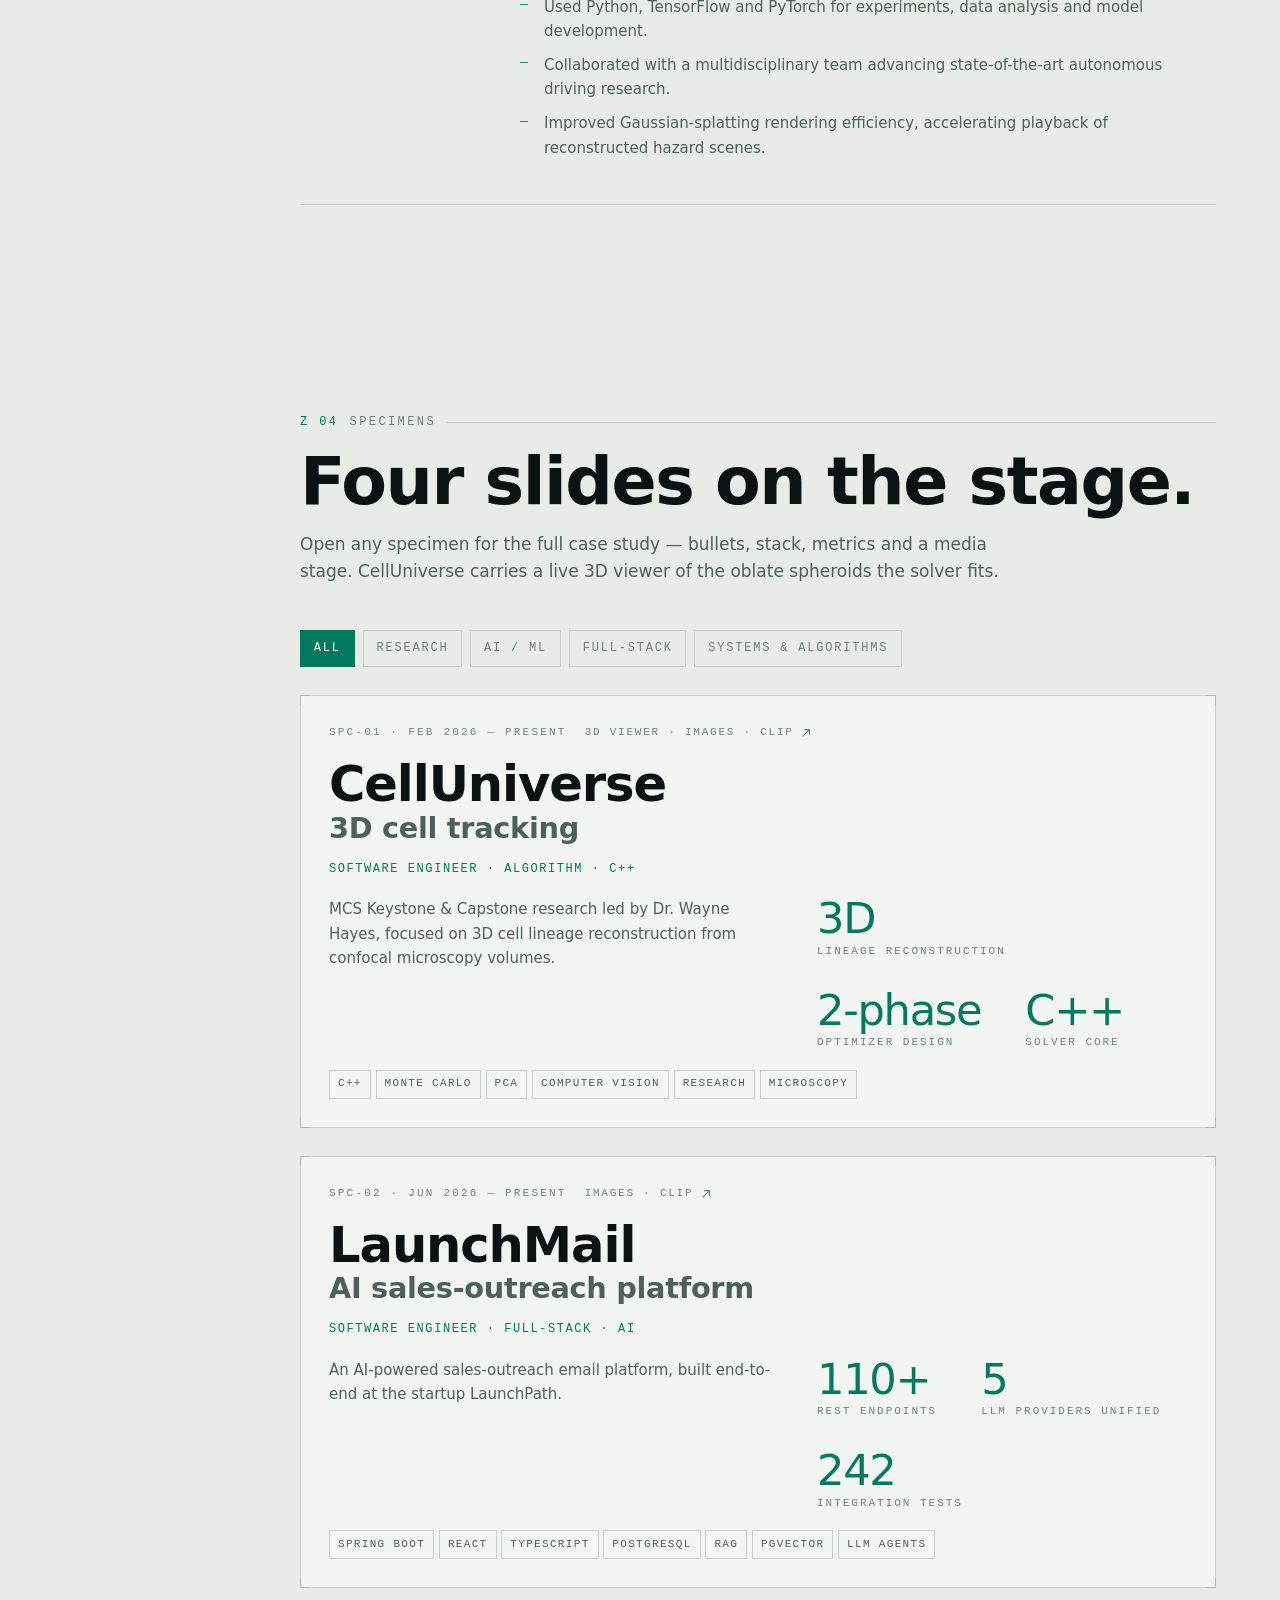
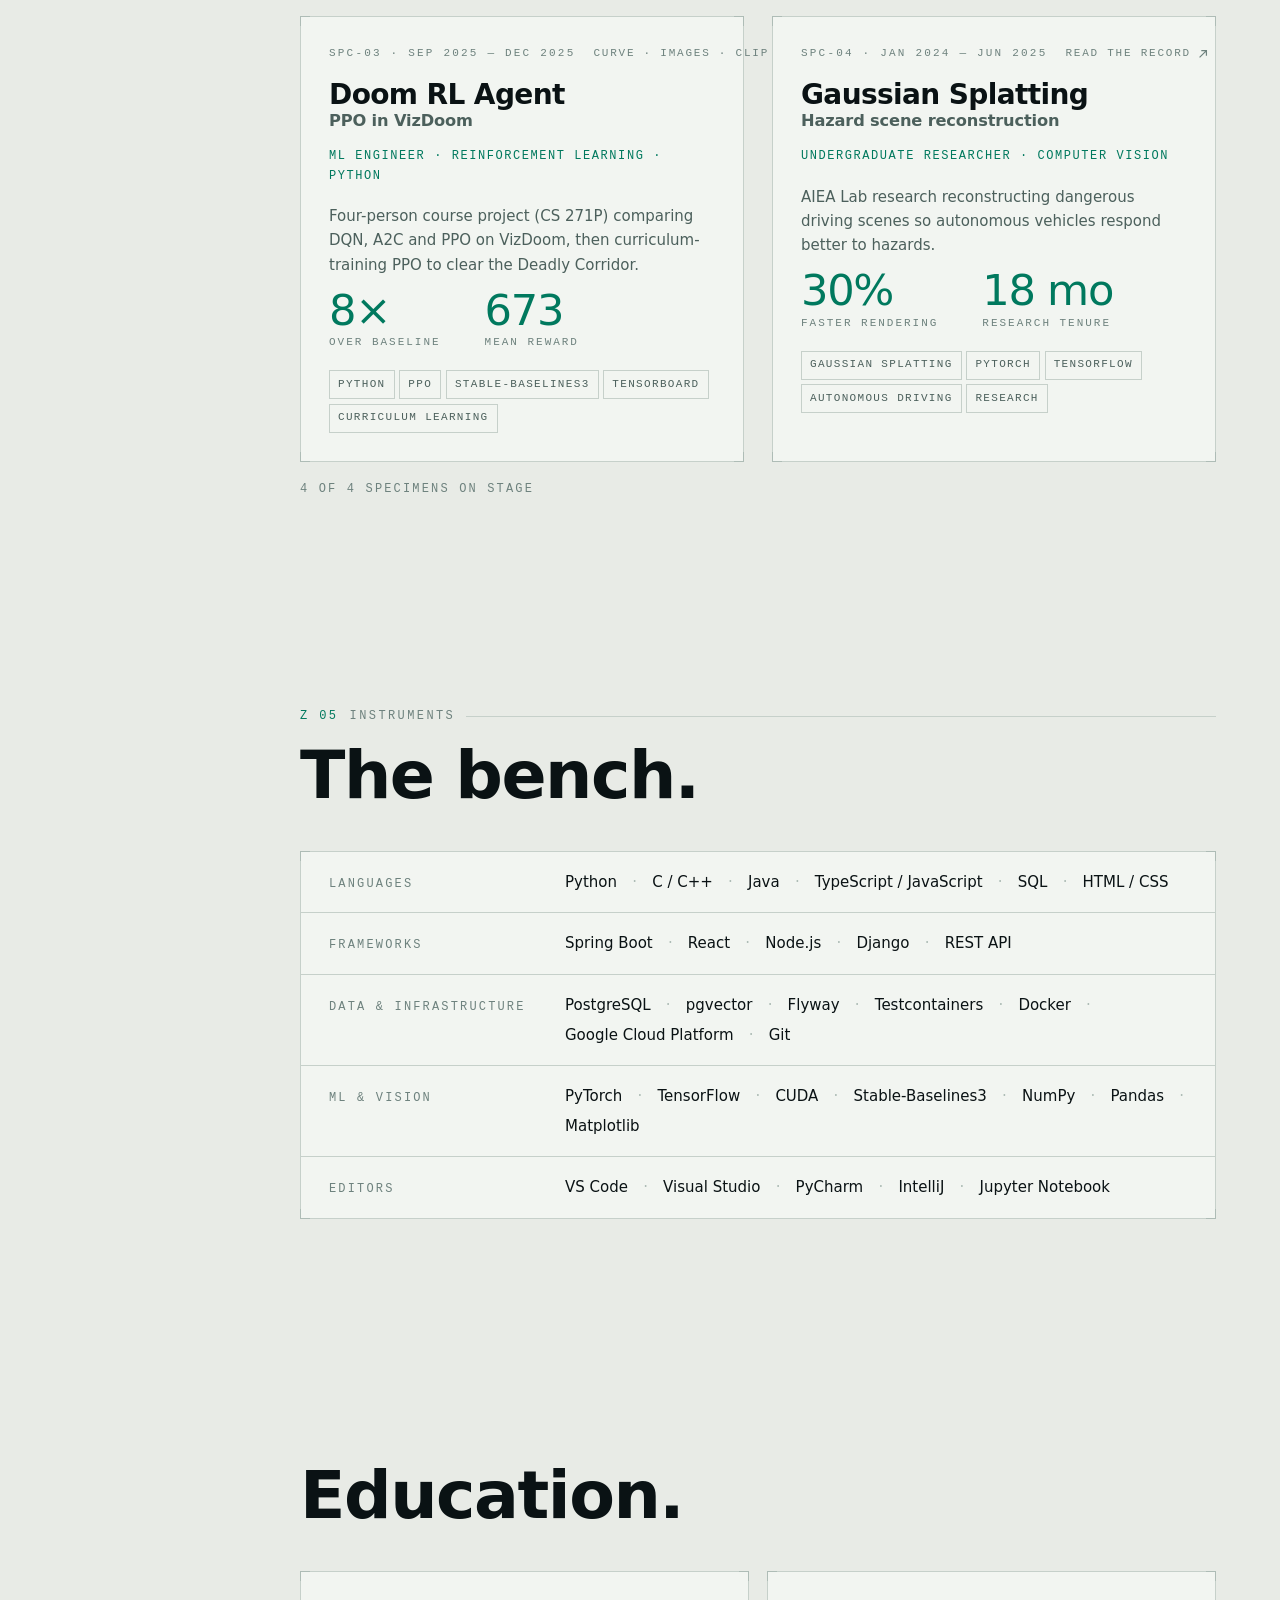
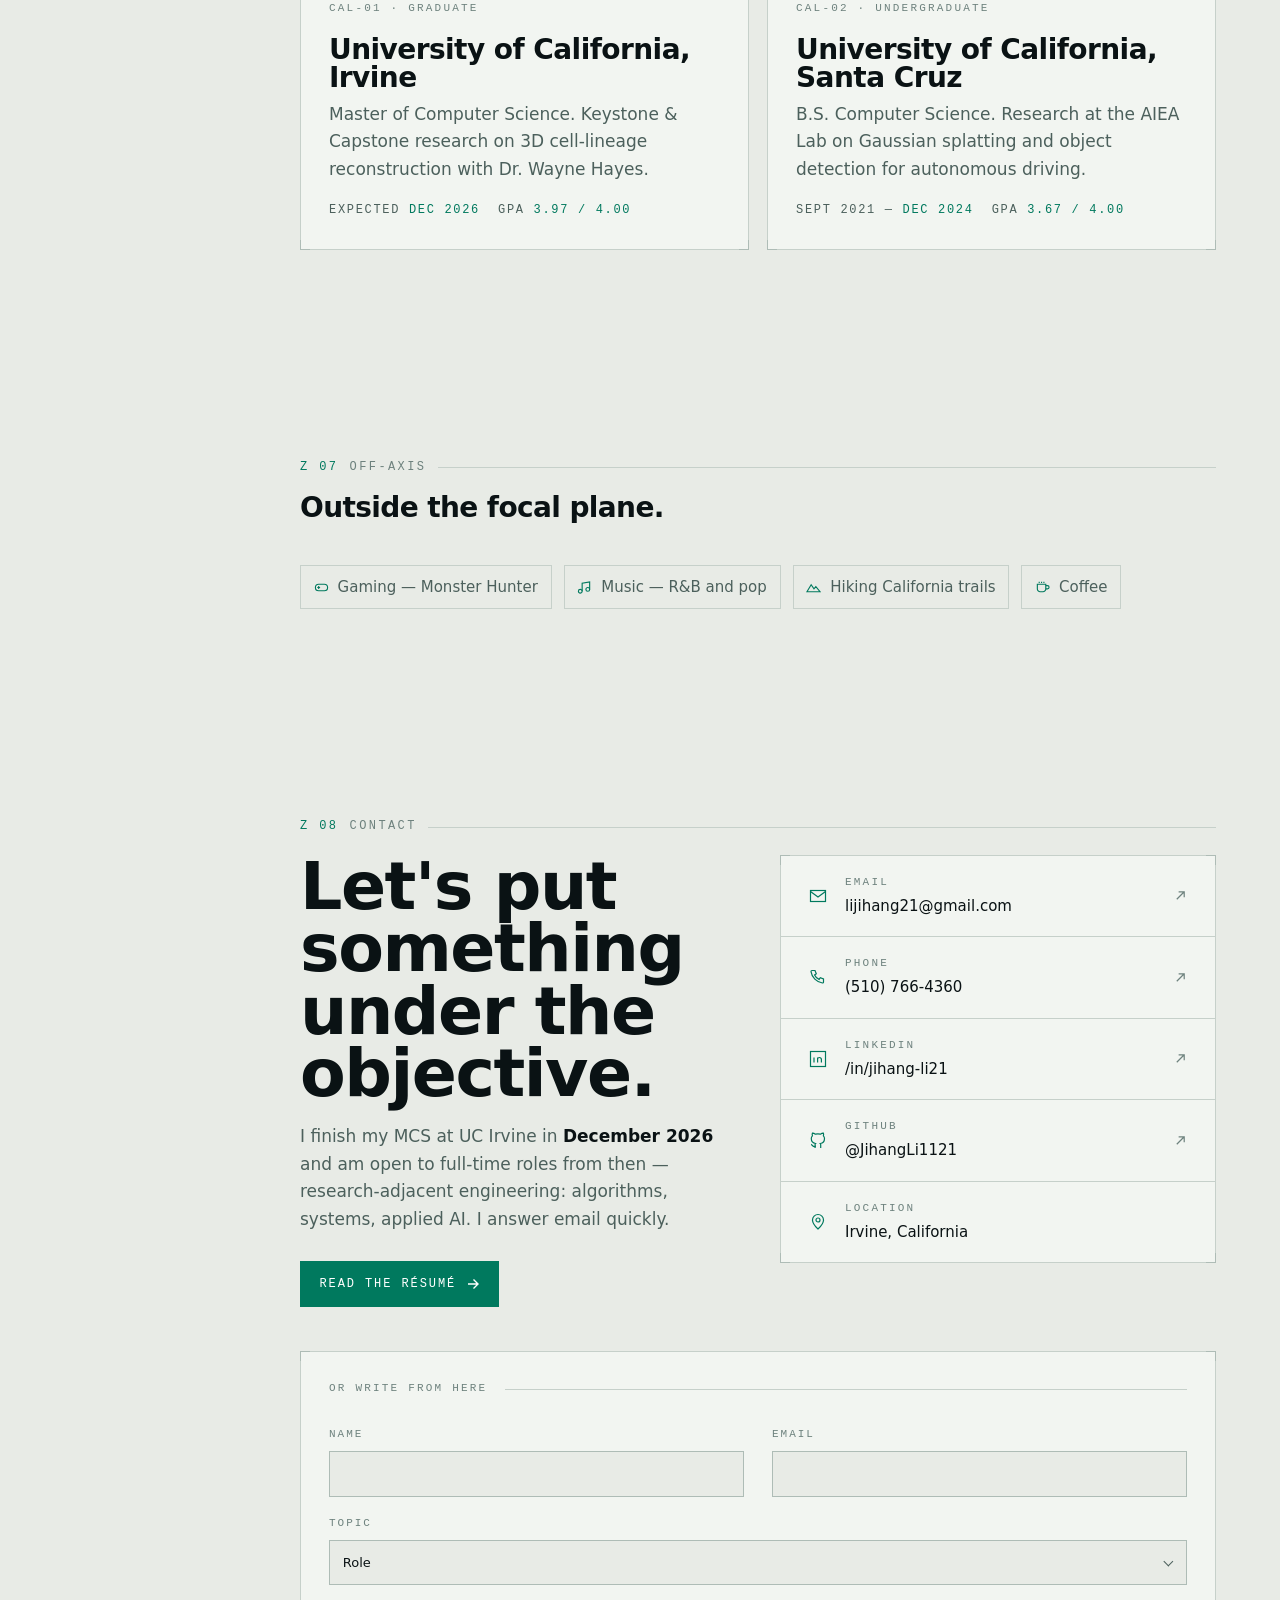
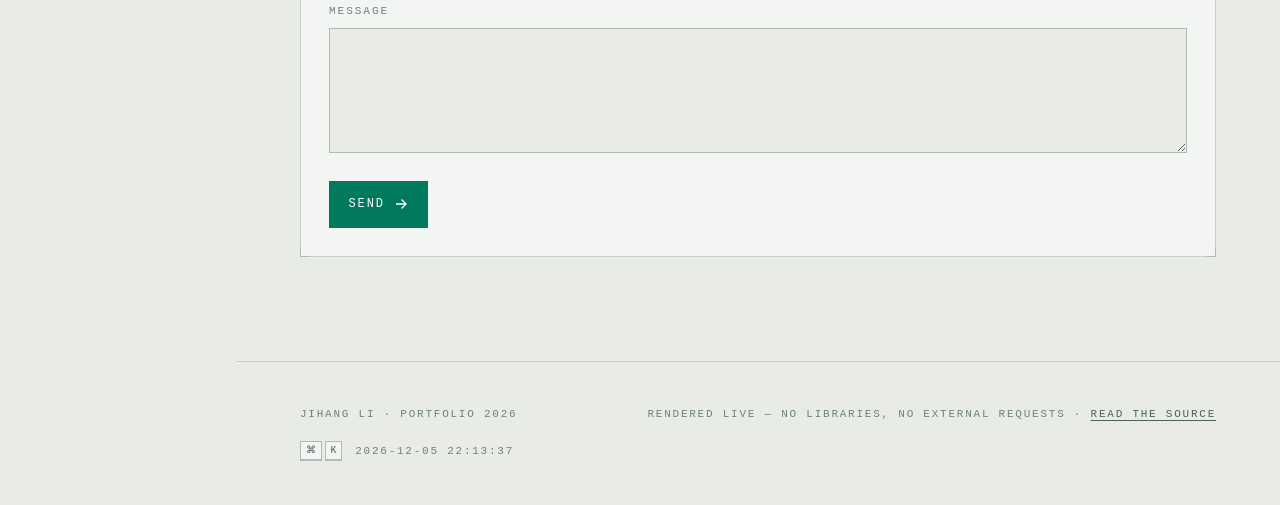
==== commit 5c30e06e: "Add a contact form that mails straight to Gmail Posts to a Google Apps Script web app that sends the" ====
--- a/index.html
+++ b/index.html
@@ -1074,6 +1074,75 @@
   /* paper has no links, so name the destination */
   a[href^="http"]::after { content: " (" attr(href) ")"; font-size: 8pt; color: #54605d; }
 }
+
+
+/* ===== contact form ================================================== */
+.cform {
+  margin-top: var(--sp-5);
+  border: 1px solid var(--line);
+  background: var(--panel);
+  padding: var(--sp-4);
+}
+.cform__hd {
+  font-family: var(--mono); font-size: var(--fs-1); letter-spacing: .2em;
+  text-transform: uppercase; color: var(--muted-2);
+  display: flex; align-items: center; gap: var(--sp-3);
+  margin: 0 0 var(--sp-4);
+}
+.cform__hd::after { content: ""; flex: 1 1 auto; height: 1px; background: var(--line); }
+
+.cform__grid { display: grid; grid-template-columns: minmax(0,1fr) minmax(0,1fr); gap: var(--sp-3) var(--sp-4); }
+.fld--wide { grid-column: 1 / -1; }
+.fld { margin: 0; display: flex; flex-direction: column; gap: .45rem; }
+.fld label {
+  font-family: var(--mono); font-size: var(--fs-1); letter-spacing: .18em;
+  text-transform: uppercase; color: var(--muted-2);
+}
+.fld input, .fld textarea, .fld select {
+  width: 100%; background: var(--ground); color: var(--text);
+  border: 1px solid var(--line-2); border-radius: 0;
+  padding: .7rem .8rem; font-size: var(--fs-3);
+  transition: border-color .25s ease, background-color .3s ease;
+}
+.fld textarea { resize: vertical; min-height: 7.5rem; line-height: 1.55; }
+.fld input:hover, .fld textarea:hover, .fld select:hover { border-color: var(--muted-2); }
+.fld input:focus, .fld textarea:focus, .fld select:focus { border-color: var(--accent); }
+/* :invalid matches an empty required field immediately, which would paint an
+   untouched form red. :user-invalid only matches once the writer has actually
+   interacted and left it wrong. Browsers without it simply skip the rule. */
+.fld input:user-invalid, .fld textarea:user-invalid { border-color: var(--ch-b); }
+
+/* chevron drawn in currentColor, so it is correct in both fields */
+.sel { position: relative; display: block; }
+.sel select { appearance: none; -webkit-appearance: none; padding-right: 2.2rem; }
+.sel::after {
+  content: ""; position: absolute; right: .95rem; top: 50%; pointer-events: none;
+  width: .42rem; height: .42rem; margin-top: -.3rem;
+  border-right: 1px solid var(--muted); border-bottom: 1px solid var(--muted);
+  transform: rotate(45deg);
+}
+
+.cform__hp { position: absolute; left: -9999px; width: 1px; height: 1px; overflow: hidden; }
+
+.cform__foot {
+  margin-top: var(--sp-4); display: flex; align-items: center;
+  gap: var(--sp-4); flex-wrap: wrap;
+}
+#cf-send[data-sending] { opacity: .6; pointer-events: none; }
+#cf-send:disabled { opacity: .6; cursor: default; }
+.cform__status {
+  margin: 0; font-family: var(--mono); font-size: var(--fs-1);
+  letter-spacing: .12em; text-transform: uppercase; color: var(--muted-2);
+}
+.cform__status[data-kind="ok"] { color: var(--accent); }
+.cform__status[data-kind="bad"] { color: var(--ch-b); }
+.cform__status a { color: inherit; }
+
+@media (max-width: 720px) {
+  .cform__grid { grid-template-columns: minmax(0,1fr); }
+  .cform { padding: var(--sp-3); }
+}
+@media print { .cform { display: none; } }
 </style>
 
 <a class="skip" href="#main">Skip to content</a>
@@ -1401,6 +1470,54 @@
         </div>
       </div>
     </div>
+
+    <form class="cform ticks rv" id="cform" method="POST" action="https://script.google.com/macros/s/AKfycbyGkTLr9BWe_PtK0wJB6FY4ouZRPlnYRr_kIL1CssiuZJ_Xc2aTd_B9SqdHbpX5ZE4Jdg/exec">
+      <p class="cform__hd">Or write from here</p>
+      <div class="cform__grid">
+        <p class="fld">
+          <label for="cf-name">Name</label>
+          <input id="cf-name" name="name" type="text" autocomplete="name"
+                 maxlength="120" required>
+        </p>
+        <p class="fld">
+          <label for="cf-email">Email</label>
+          <input id="cf-email" name="email" type="email" autocomplete="email"
+                 maxlength="200" required>
+        </p>
+        <p class="fld fld--wide">
+          <label for="cf-subject">Topic</label>
+          <span class="sel">
+            <select id="cf-subject" name="subject">
+              <option>Role</option>
+              <option>Research</option>
+              <option>Collaboration</option>
+              <option>Other</option>
+            </select>
+          </span>
+        </p>
+        <p class="fld fld--wide">
+          <label for="cf-message">Message</label>
+          <textarea id="cf-message" name="message" rows="5" maxlength="4000" required></textarea>
+        </p>
+      </div>
+
+      <!-- Off-screen rather than display:none, because some bots skip hidden
+           fields but fill everything they can see in the DOM. A human never
+           reaches it: it is out of the tab order and hidden from the a11y tree. -->
+      <div class="cform__hp" aria-hidden="true">
+        <label for="cf-company">Company</label>
+        <input id="cf-company" name="company" type="text" tabindex="-1" autocomplete="off">
+      </div>
+
+      <div class="cform__foot">
+        <button class="btn btn--solid" type="submit" id="cf-send">
+          Send
+          <svg width="14" height="14" viewBox="0 0 14 14" fill="none" stroke="currentColor"
+               stroke-width="1.4" aria-hidden="true"><path d="M2 7h10M7.5 2.5 12 7l-4.5 4.5"></path></svg>
+        </button>
+        <p class="cform__status" id="cf-status" role="status" aria-live="polite"></p>
+      </div>
+    </form>
   </div>
 </section>
 
@@ -3930,6 +4047,105 @@
     }
   })();
 
+/* =====================================================================
+   Contact form — posts to a Google Apps Script that mails Jihang directly.
+
+   The endpoint answers with readable JSON across origins (verified: the
+   response carries access-control-allow-origin, and sending text/plain keeps
+   it a simple request so no preflight is involved). That means the form can
+   report what actually happened rather than assume it worked.
+
+   Every failure still ends somewhere useful: if the request cannot be made or
+   the script refuses it, the status line turns into a mailto: link carrying
+   whatever was typed, so a message is never silently lost.
+   ===================================================================== */
+(function contactForm() {
+  var form = $("#cform");
+  if (!form) return;
+
+  var btn = $("#cf-send");
+  var out = $("#cf-status");
+  var f = {
+    name: $("#cf-name"),
+    email: $("#cf-email"),
+    subject: $("#cf-subject"),
+    message: $("#cf-message"),
+    company: $("#cf-company")          /* honeypot */
+  };
+  var sending = false;
+
+  /* The script's error codes are for me; these are for whoever is writing. */
+  var HUMAN = {
+    "missing fields": "A message and an email address are needed.",
+    "bad email": "That email address does not look right.",
+    "rate limited": "Too many messages in the last hour."
+  };
+
+  function say(text, kind) {
+    out.textContent = text;
+    out.setAttribute("data-kind", kind || "");
+  }
+
+  /* A dead end is worse than an error, so failures hand back a prefilled
+     mail link rather than just apologising. */
+  function fallback(text) {
+    say(text + " ", "bad");
+    var a = document.createElement("a");
+    a.href = "mailto:lijihang21@gmail.com" +
+      "?subject=" + encodeURIComponent(f.subject.value || "Message") +
+      "&body=" + encodeURIComponent(f.message.value || "");
+    a.textContent = "Send it as email instead";
+    out.appendChild(a);
+  }
+
+  function done() {
+    sending = false;
+    btn.disabled = false;
+    btn.removeAttribute("data-sending");
+  }
+
+  form.addEventListener("submit", function (e) {
+    e.preventDefault();
+    if (sending) return;
+    /* let the browser show its own field-level messages first */
+    if (form.reportValidity && !form.reportValidity()) return;
+
+    sending = true;
+    btn.disabled = true;
+    btn.setAttribute("data-sending", "1");
+    say("Sending…");
+
+    fetch(form.action, {
+      method: "POST",
+      /* text/plain keeps this a simple request — an application/json body
+         would trigger a preflight that Apps Script does not answer */
+      headers: { "Content-Type": "text/plain;charset=utf-8" },
+      body: JSON.stringify({
+        name: f.name.value,
+        email: f.email.value,
+        subject: f.subject.value,
+        message: f.message.value,
+        company: f.company.value
+      })
+    })
+      .then(function (r) { return r.json(); })
+      .then(function (j) {
+        if (j && j.ok) {
+          var to = f.email.value;
+          form.reset();
+          say("Sent. I will reply to " + to + ".", "ok");
+        } else {
+          fallback(HUMAN[j && j.error] || "That did not go through.");
+        }
+        done();
+      })
+      .catch(function () {
+        fallback("That did not go through.");
+        done();
+      });
+  });
+})();
+
   $$('a[href^="#"]').forEach(function (a) {
     a.addEventListener("click", function (e) {
       var id = a.getAttribute("href").slice(1);
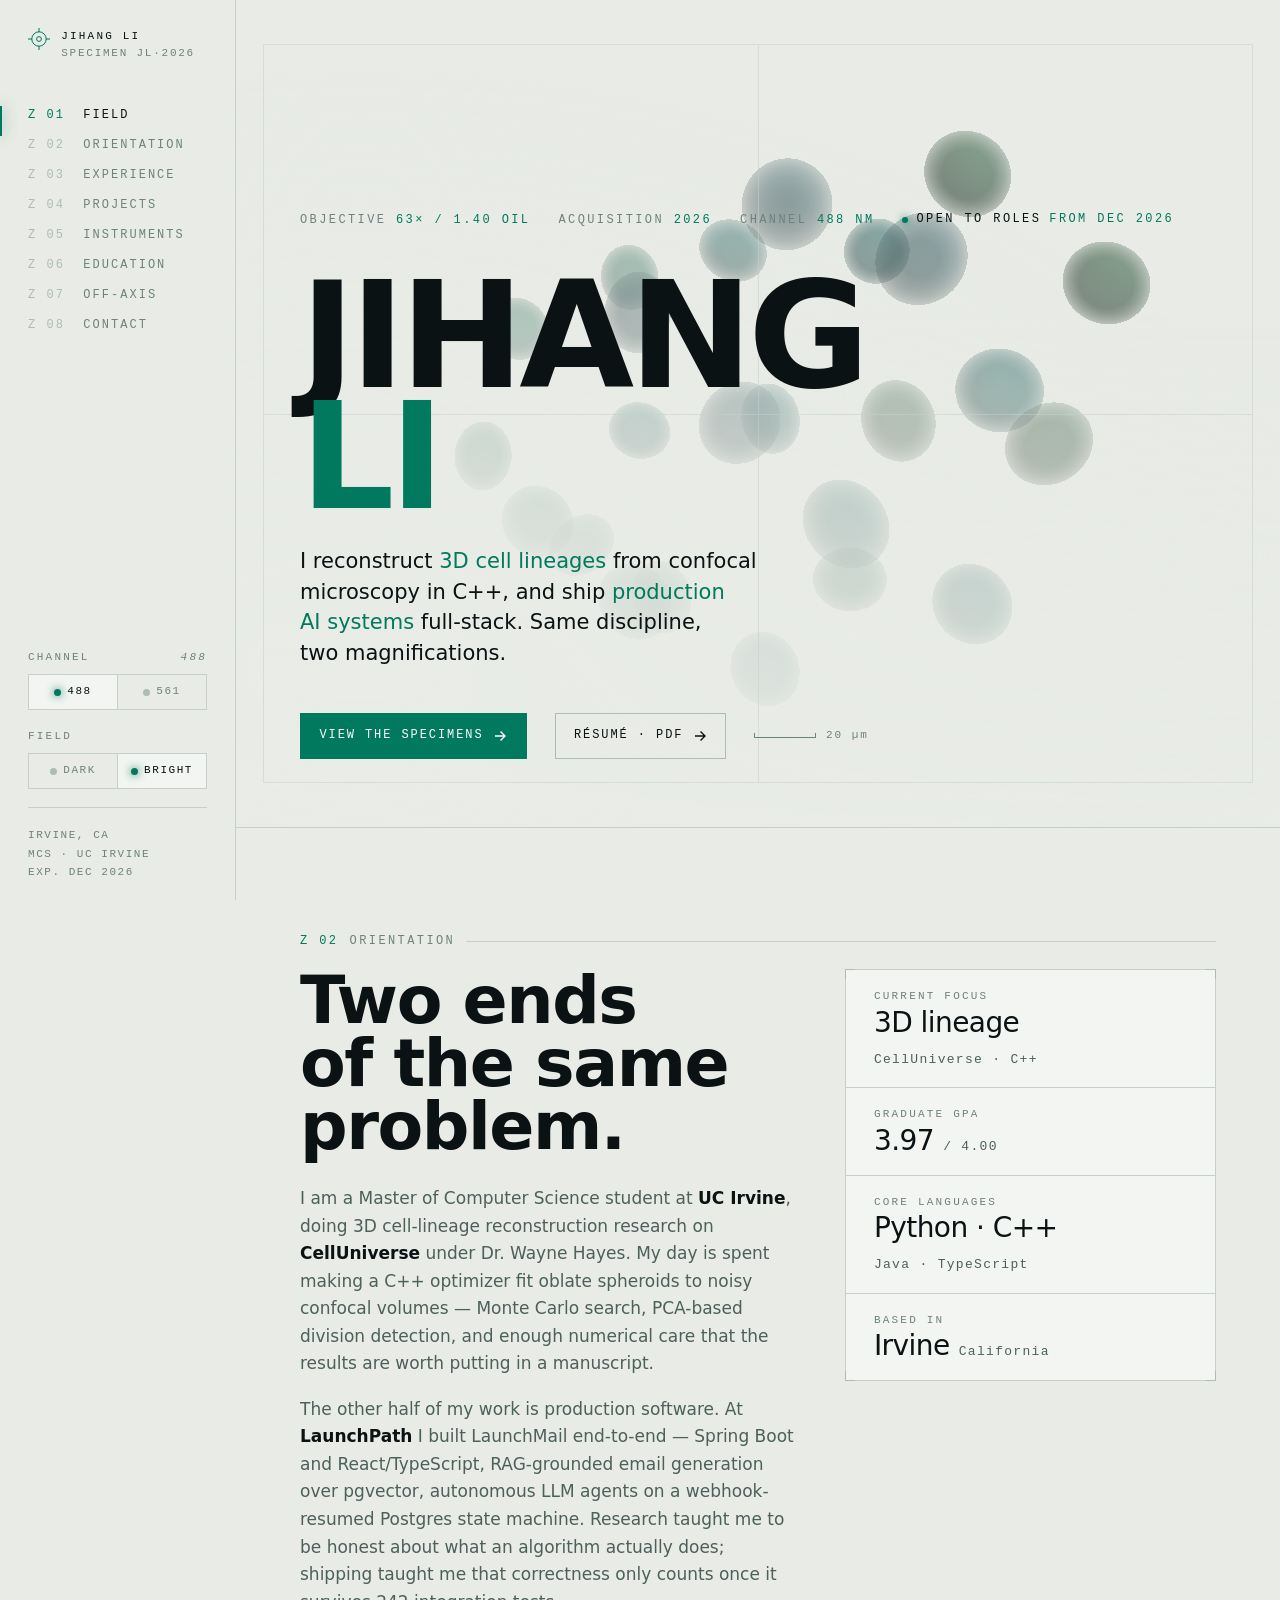
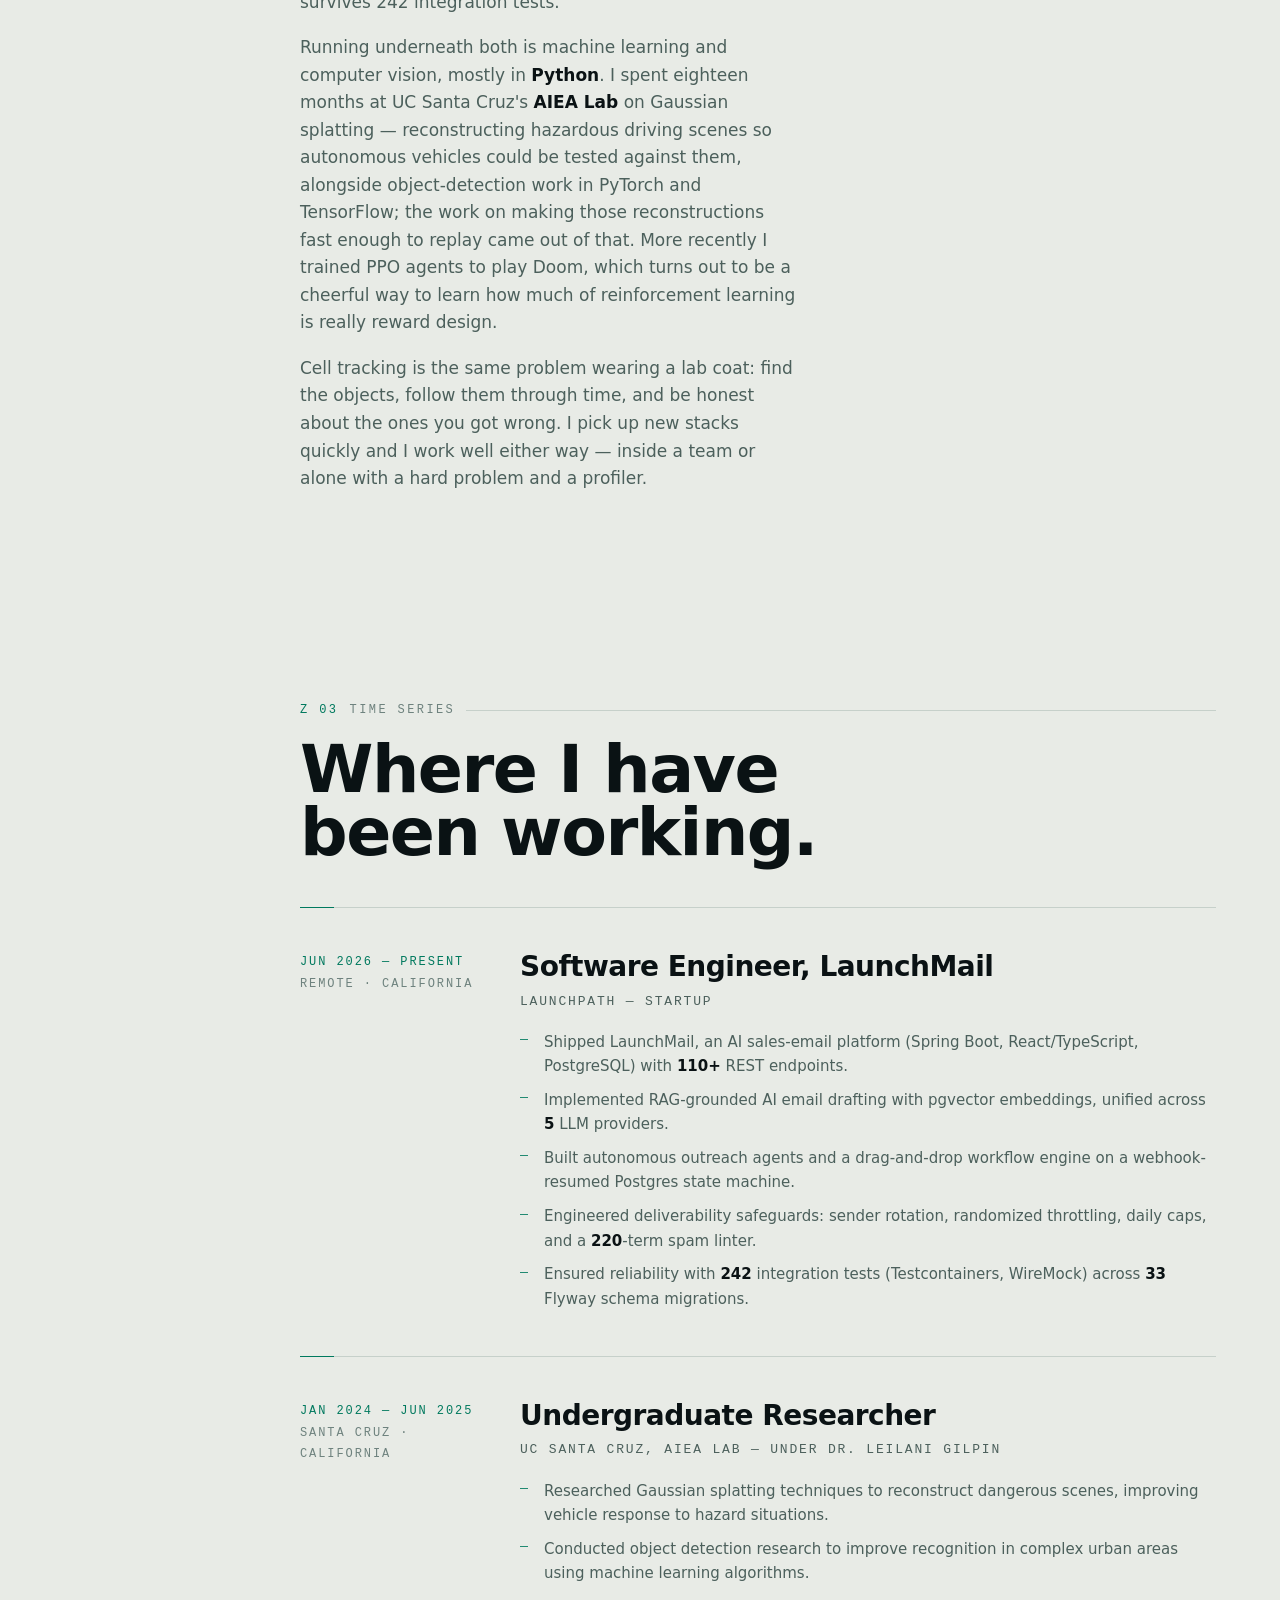
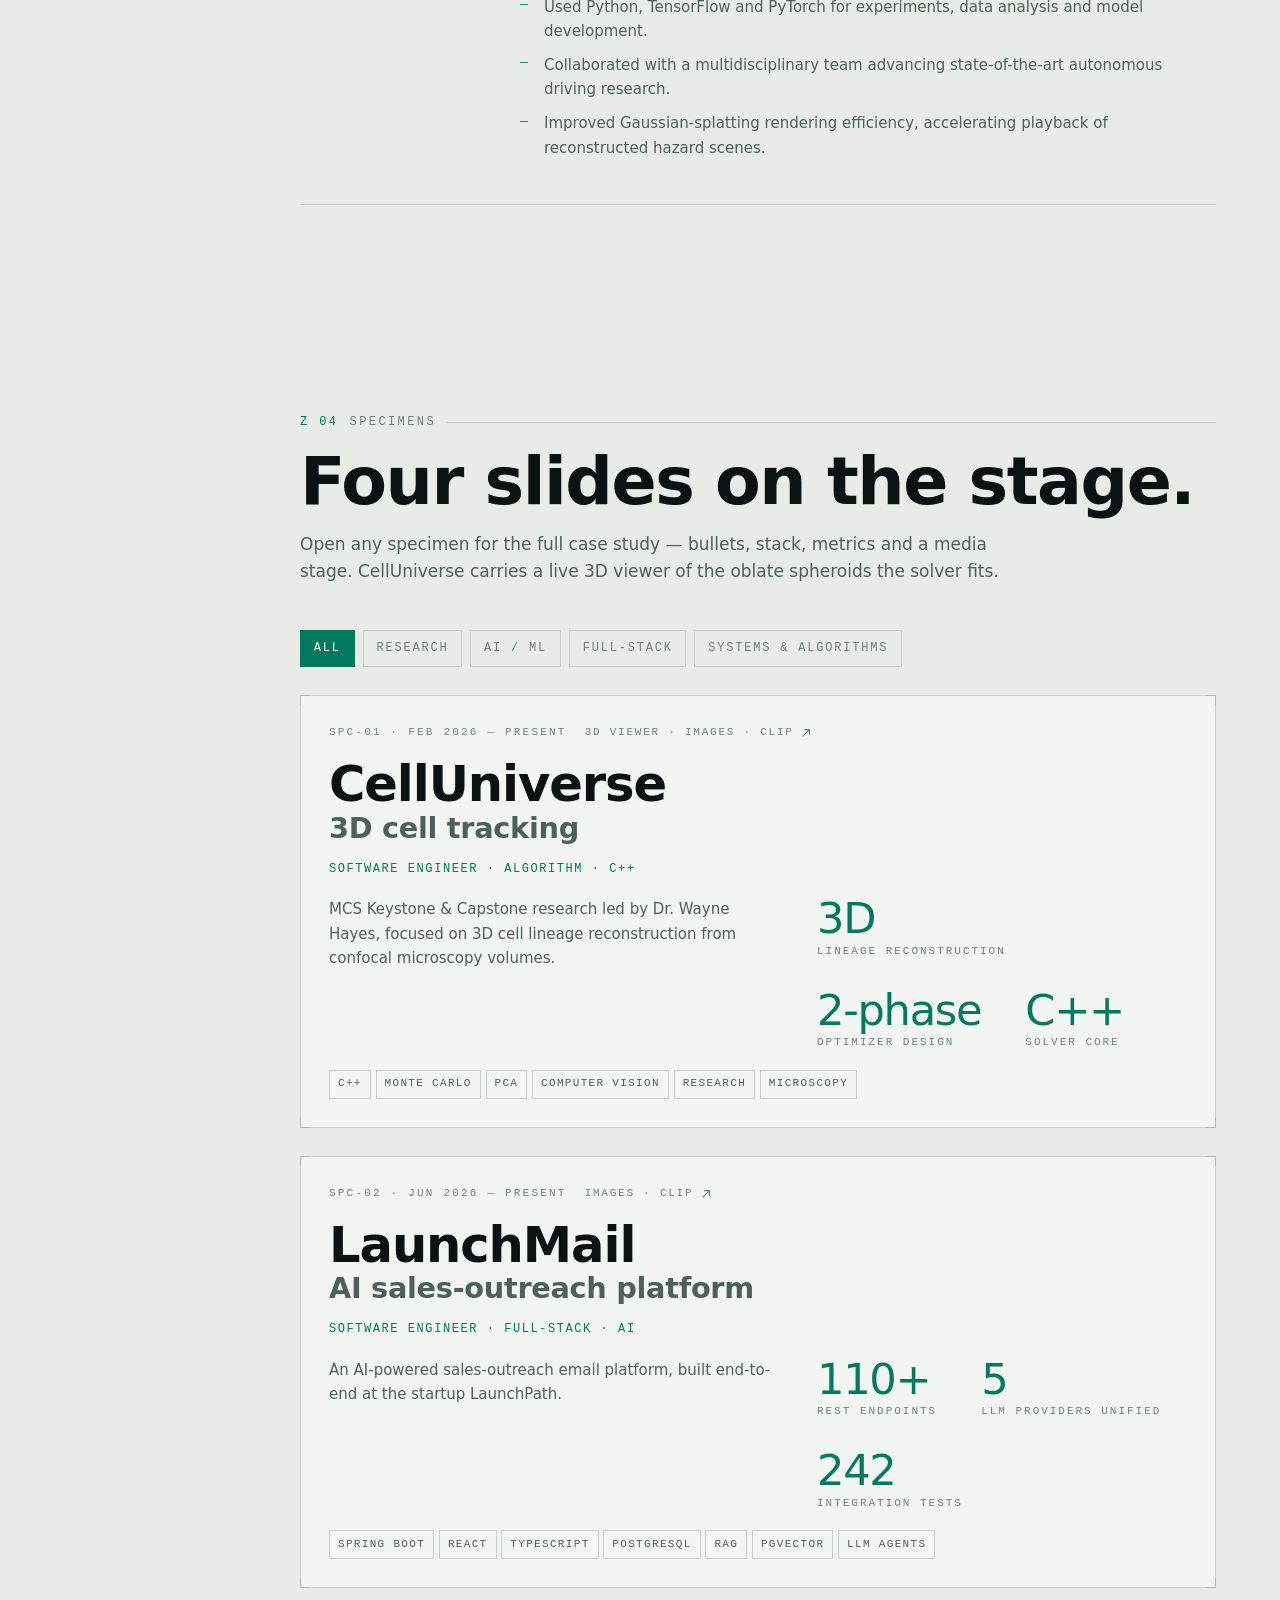
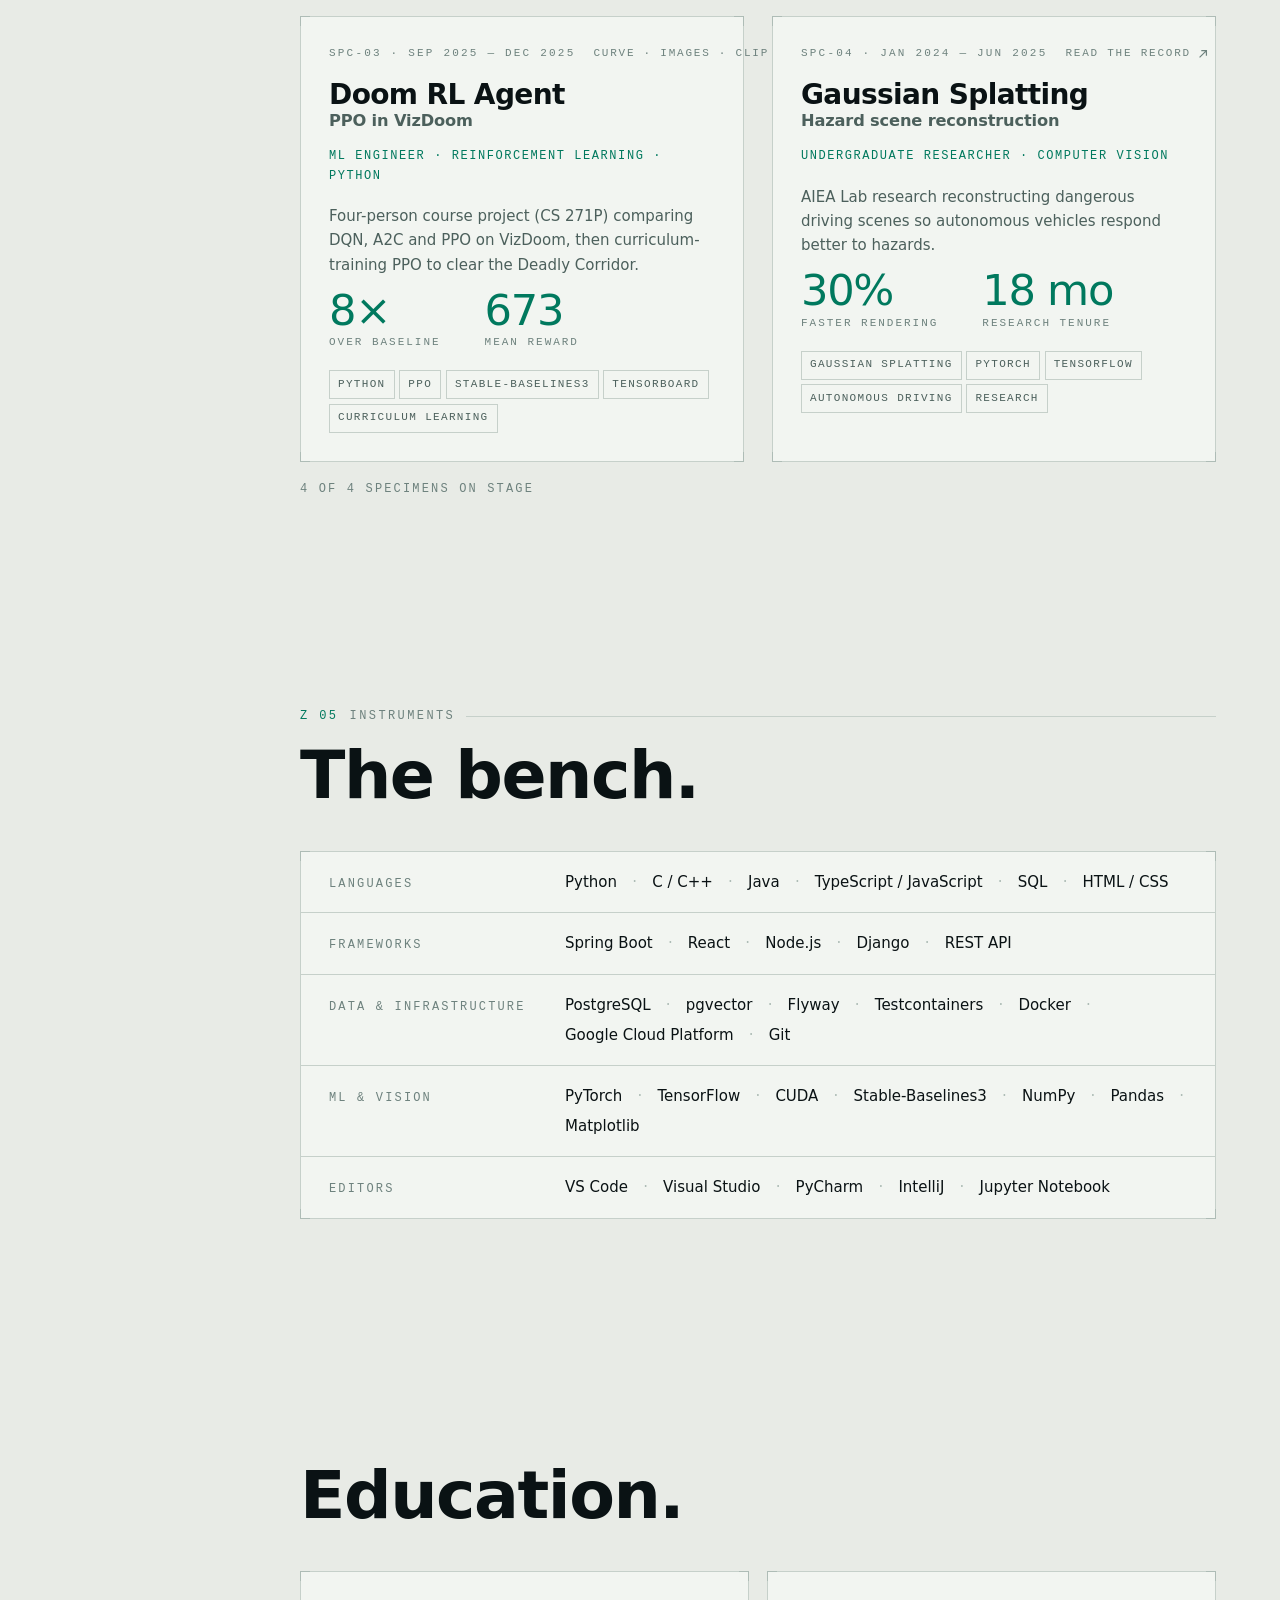
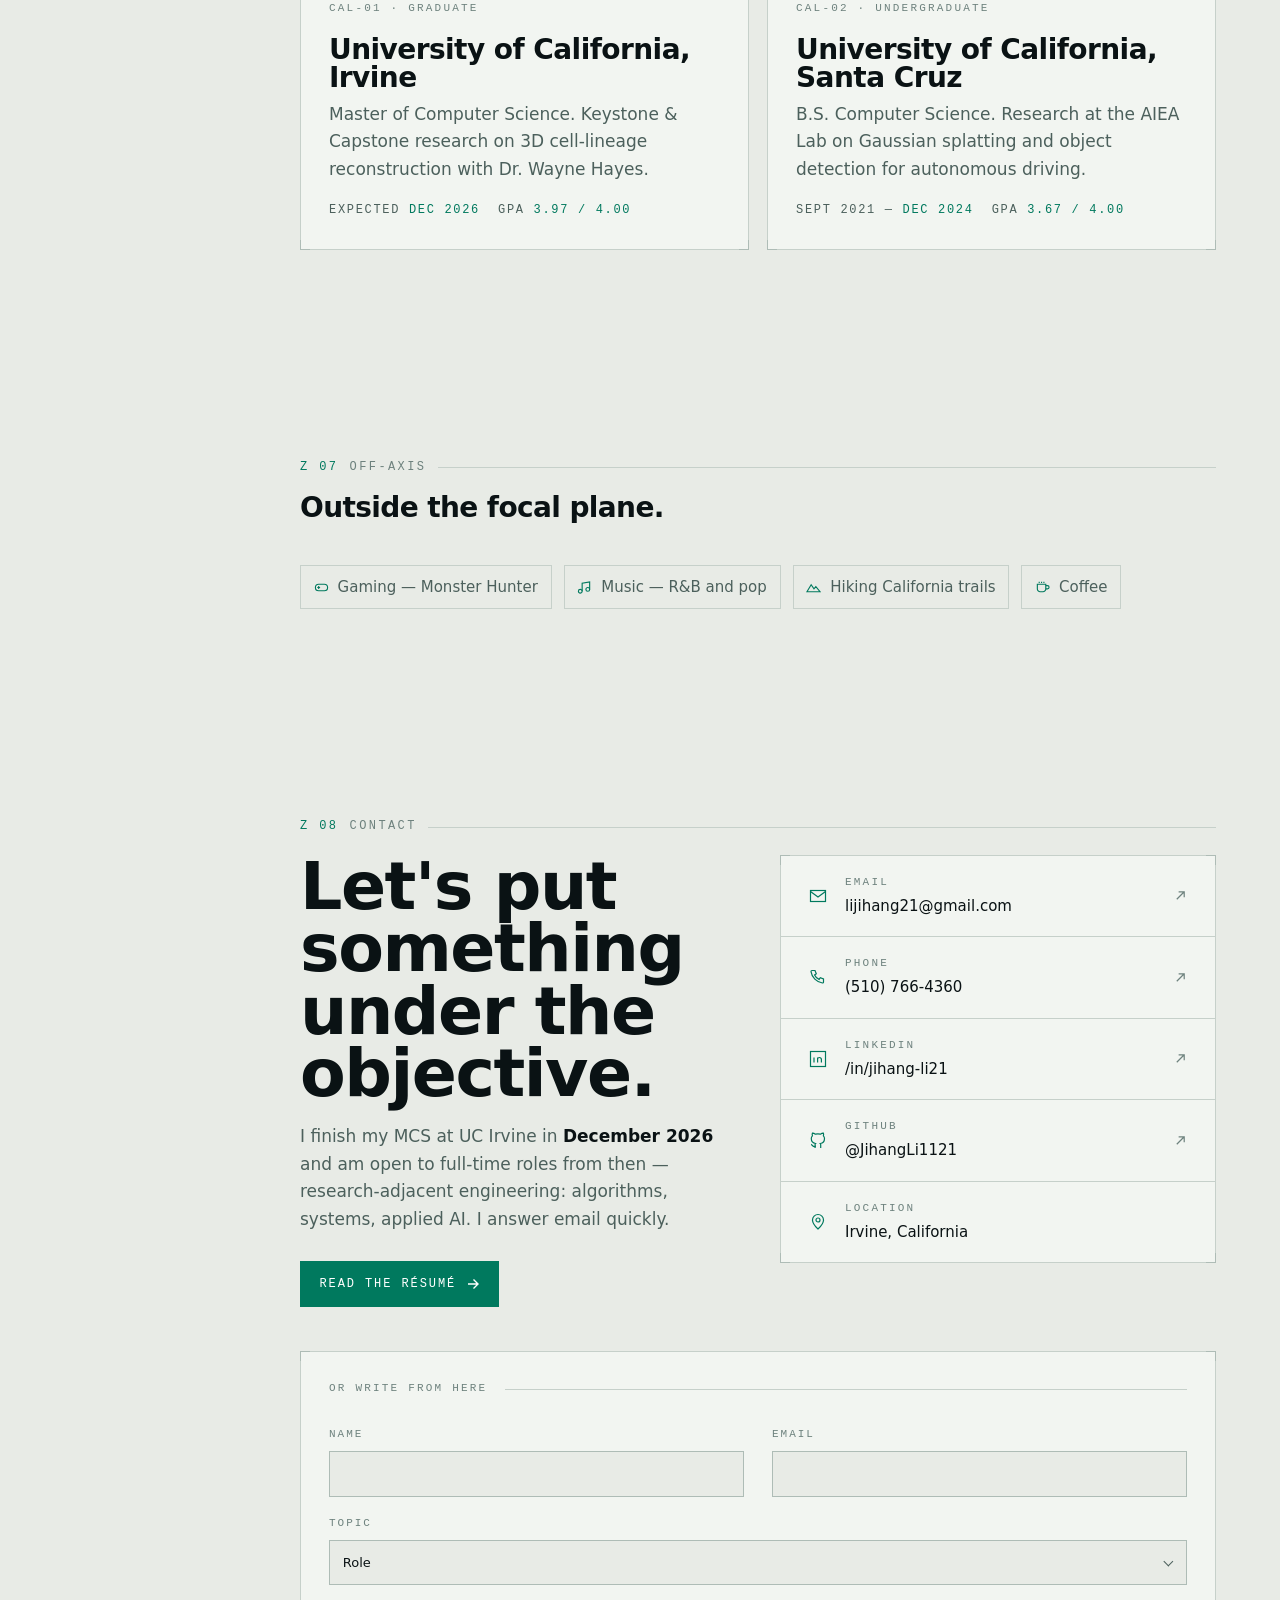
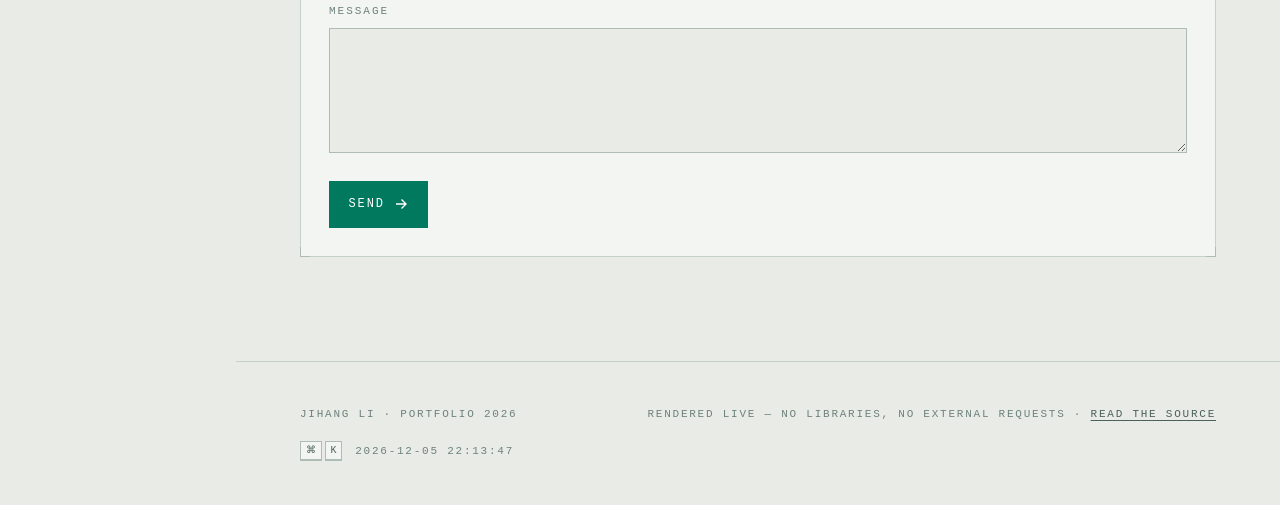
==== commit dd84151f: "Shed quality when WebGL2 turns out to be slow The only fallback was WebGL2 being absent. A software " ====
--- a/index.html
+++ b/index.html
@@ -2130,6 +2130,50 @@
     ]);
   }
 
+
+  /* =====================================================================
+     Quality guard — WebGL2 being *available* says nothing about it being
+     fast. Watches the frame interval and steps quality down when the machine
+     cannot keep up. Only ever falls; recovering would oscillate.
+     ===================================================================== */
+  function QGuard(onDrop) {
+    var WARMUP = 3;        /* shader compile and the first upload spike here */
+    var FRAMES = 20;       /* enough to ignore a blip on a fast machine */
+    var MS = 1000;         /* ...but never wait longer than this to decide */
+    var MIN = 4;           /* a median of fewer than this is not a median */
+    var seen = 0, acc = [], total = 0, tier = 2;
+
+    return {
+      tier: function () { return tier; },
+      /* Call once per frame with the milliseconds since the previous frame.
+         The interval is used rather than the time spent inside draw() because
+         GPU work is asynchronous: on real hardware draw() returns long before
+         the frame is presented, and only the interval reflects throughput.
+
+         The window closes on frames *or* elapsed time, whichever comes first.
+         A fixed frame count would be the wrong instrument here: 20 frames is
+         a third of a second at 60fps and twenty seconds at 1fps, so the
+         slower the machine the longer it would grind before being helped. */
+      sample: function (ms) {
+        if (tier === 0 || ++seen <= WARMUP) return;
+        acc.push(ms);
+        total += ms;
+        if (acc.length < MIN) return;
+        if (acc.length < FRAMES && total < MS) return;
+        acc.sort(function (a, b) { return a - b; });
+        var median = acc[acc.length >> 1];
+        acc.length = 0;
+        total = 0;
+        /* 45ms is about 22fps — past that the field visibly stutters instead
+           of drifting. 90ms is about 11fps, which is not animation any more. */
+        if (median > (tier === 2 ? 45 : 90)) {
+          tier--;
+          if (onDrop) onDrop(tier, median);
+        }
+      }
+    };
+  }
+
   function CUGL(canvas) {
     var gl = null;
     try {
@@ -2416,6 +2460,23 @@
     if (!canvas || !CU) return;
 
     var R = CUGL(canvas);
+
+    /* The hero runs on every page view, so it is the surface that matters if
+       the machine is rendering in software. At tier 1 the post-processing goes
+       and the pixel ratio drops to 1; at tier 0 WebGL is abandoned entirely. */
+    var guard = QGuard(function (tier) {
+      if (tier === 0) to2D();
+    });
+
+    function to2D() {
+      /* A canvas that has handed out a WebGL2 context can never return a 2D
+         one, so the element itself has to be replaced. */
+      var fresh = canvas.cloneNode(false);
+      if (canvas.parentNode) canvas.parentNode.replaceChild(fresh, canvas);
+      canvas = fresh;
+      if (R) { R.destroy(); R = null; }
+      step = step2D;
+    }
     /* Loop a window of the series rather than the whole run: past ~90 frames
        the embryo is a dense mass that composites to a white blob behind the
        type. F0..F1 keeps individual cells and their divisions legible. */
@@ -2441,13 +2502,17 @@
     }
 
     function stepGL(now) {
-      var dt = Math.min(64, now - last); last = now;
+      var raw = now - last;                    /* unclamped: the guard needs it */
+      var dt = Math.min(64, raw); last = now;
+      guard.sample(raw);
+      if (!R) { step = step2D; raf = requestAnimationFrame(step); return; }
+      var lean = guard.tier() < 2;
       CH.tick(dt);
       if (!REDUCE) { t += (dt / 1000) * SPEED; yaw += dt * 0.000042; }
       if (t >= F1) t -= (F1 - F0);
 
       var r = canvas.getBoundingClientRect();
-      var dpr = Math.min(window.devicePixelRatio || 1, 1.75);
+      var dpr = lean ? 1 : Math.min(window.devicePixelRatio || 1, 1.75);
       var asp = R.resize(r.width, r.height, dpr);
       var view = orbit(yaw, -0.22 + Math.sin(yaw * 0.7) * 0.1, dist, asp);
 
@@ -2460,10 +2525,10 @@
            the absorption curve instead, so they are simply unused there */
         rim: 2.00, amb: 0.08, gain: 0.90, emis: 0.58,
         fogA: dist * 0.95, fogB: dist * 2.5,
-        halo: 0.34, haloSize: 2.3,
-        bloom: 0.80, bloomThresh: 0.58
+        halo: lean ? 0 : 0.34, haloSize: 2.3,
+        bloom: lean ? 0 : 0.80, bloomThresh: 0.58
       });
-      raf = REDUCE ? 0 : requestAnimationFrame(stepGL);
+      raf = REDUCE ? 0 : requestAnimationFrame(step);
     }
 
     /* ---------- 2D fallback: same data, depth-sorted soft discs ---------- */
@@ -2509,7 +2574,7 @@
         ctx.fillStyle = g;
         ctx.beginPath(); ctx.arc(c._sx, c._sy, Math.max(1, c._sr), 0, 6.2832); ctx.fill();
       });
-      raf = REDUCE ? 0 : requestAnimationFrame(step2D);
+      raf = REDUCE ? 0 : requestAnimationFrame(step);
     }
 
     var step = R ? stepGL : step2D;
@@ -3266,6 +3331,13 @@
     var tcan = $("#treecanvas", caseBody);
 
     var R = CUGL(canvas);
+
+    /* The viewer is opt-in and can be closed, so it never abandons WebGL — the
+       ellipsoids are the point of the panel. It sheds the post-processing, then
+       stops animating so the machine only works when the reader asks it to. */
+    var guard = QGuard(function (tier) {
+      if (tier === 0) { setPlay(false); if (opt.spin) setOpt("spin", false); }
+    });
     var yaw = 0.62, pitch = -0.30, zoom = 1, raf = 0, alive = true;
     var t = 0, playing = !REDUCE, iso = 0, mode = 0, drag = null, pinch = 0;
     var MODES = ["lineage", "generation", "depth"];
@@ -3526,7 +3598,8 @@
 
       if (R) {
         var r = canvas.getBoundingClientRect();
-        var dpr = Math.min(window.devicePixelRatio || 1, 2);
+        var lean = guard.tier() < 2;
+        var dpr = lean ? 1 : Math.min(window.devicePixelRatio || 1, 2);
         var asp = R.resize(r.width, r.height, dpr);
         var dist = dist0 / zoom;
         var view = orbit(yaw, pitch, dist, asp);
@@ -3535,8 +3608,8 @@
           light: CH.isLight,
           rim: 1.70, amb: 0.07, gain: 0.95, emis: 0.68,
           fogA: dist * 0.6, fogB: dist * 2.0,
-          halo: 0.26, haloSize: 1.9,
-          bloom: 0.70, bloomThresh: 0.62
+          halo: lean ? 0 : 0.26, haloSize: 1.9,
+          bloom: lean ? 0 : 0.70, bloomThresh: 0.62
         });
       } else draw2D();
 
@@ -3562,7 +3635,9 @@
     var last = performance.now();
     function loop() {
       if (!alive) return;
-      var now = performance.now(), dt = Math.min(64, now - last); last = now;
+      var now = performance.now(), raw = now - last;
+      var dt = Math.min(64, raw); last = now;
+      if (R) guard.sample(raw);
       CH.tick(dt);
       var moved = false;
       if (playing && !REDUCE) {
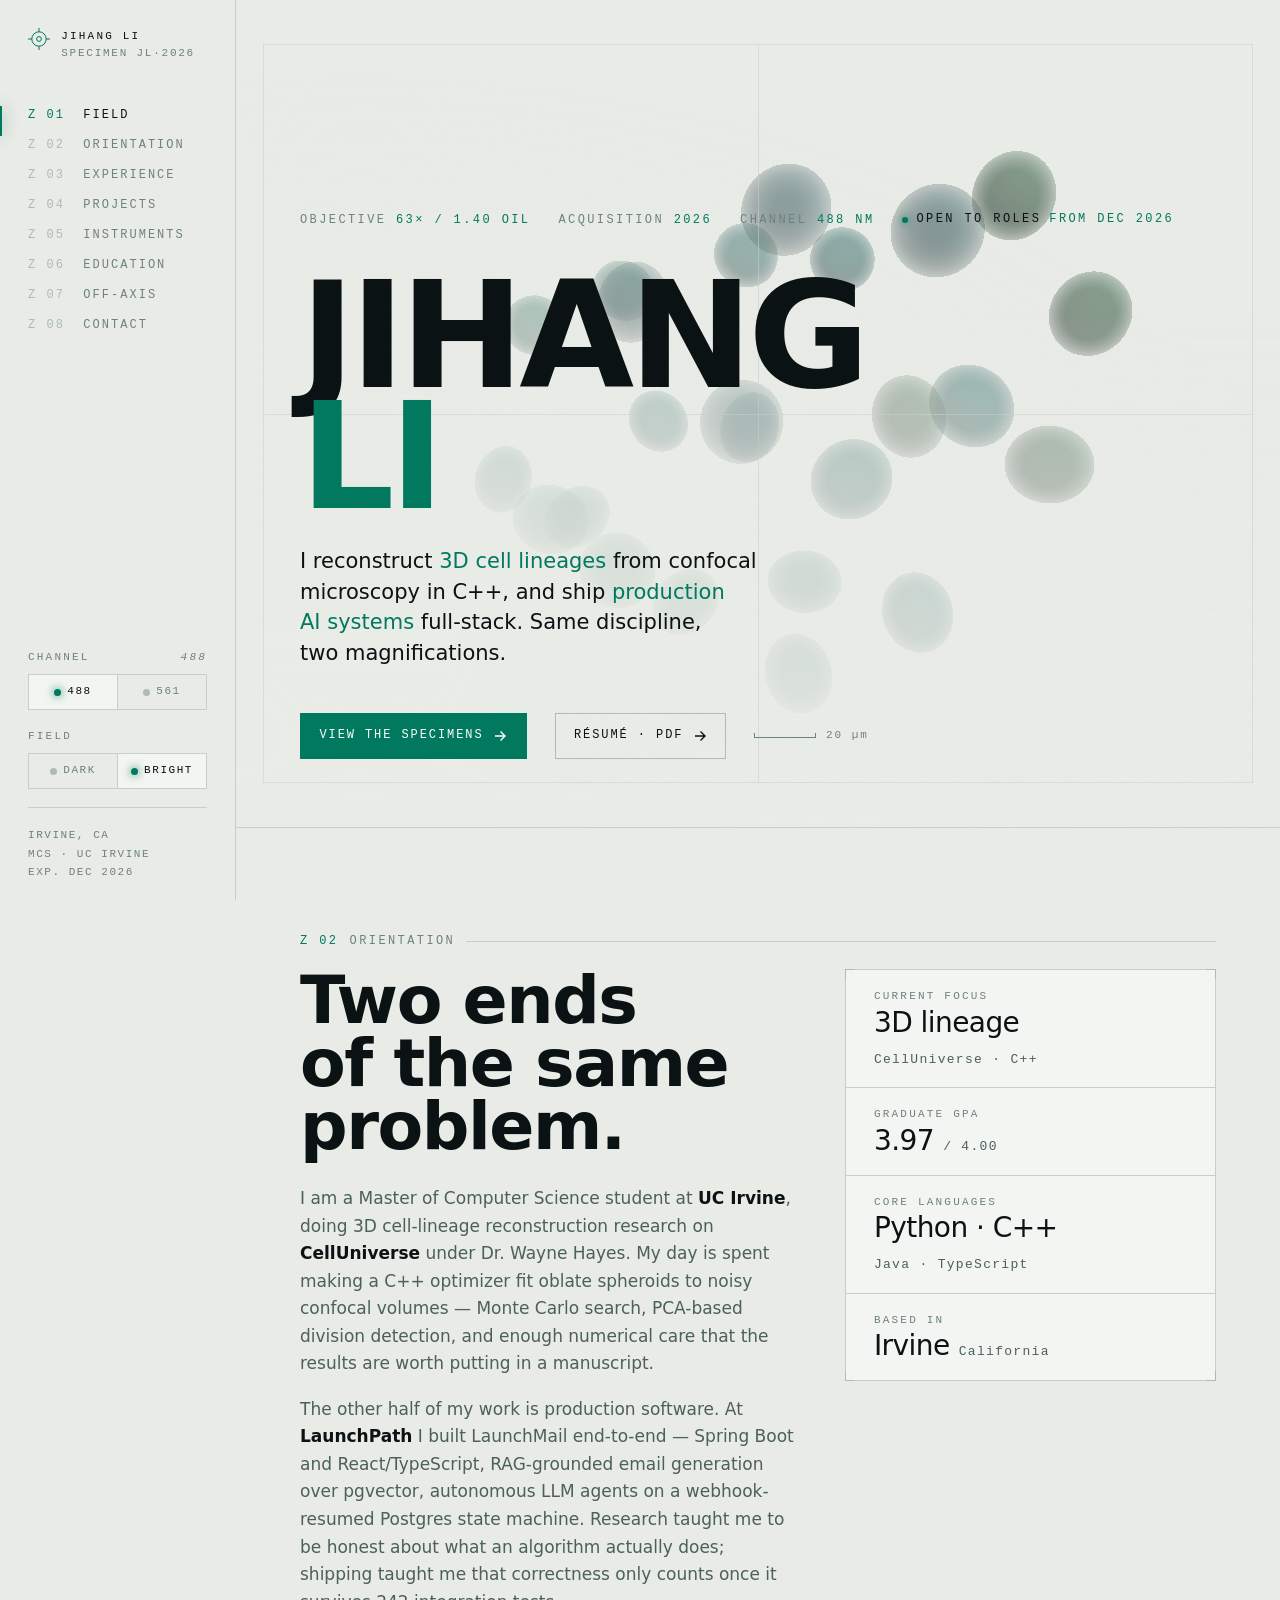
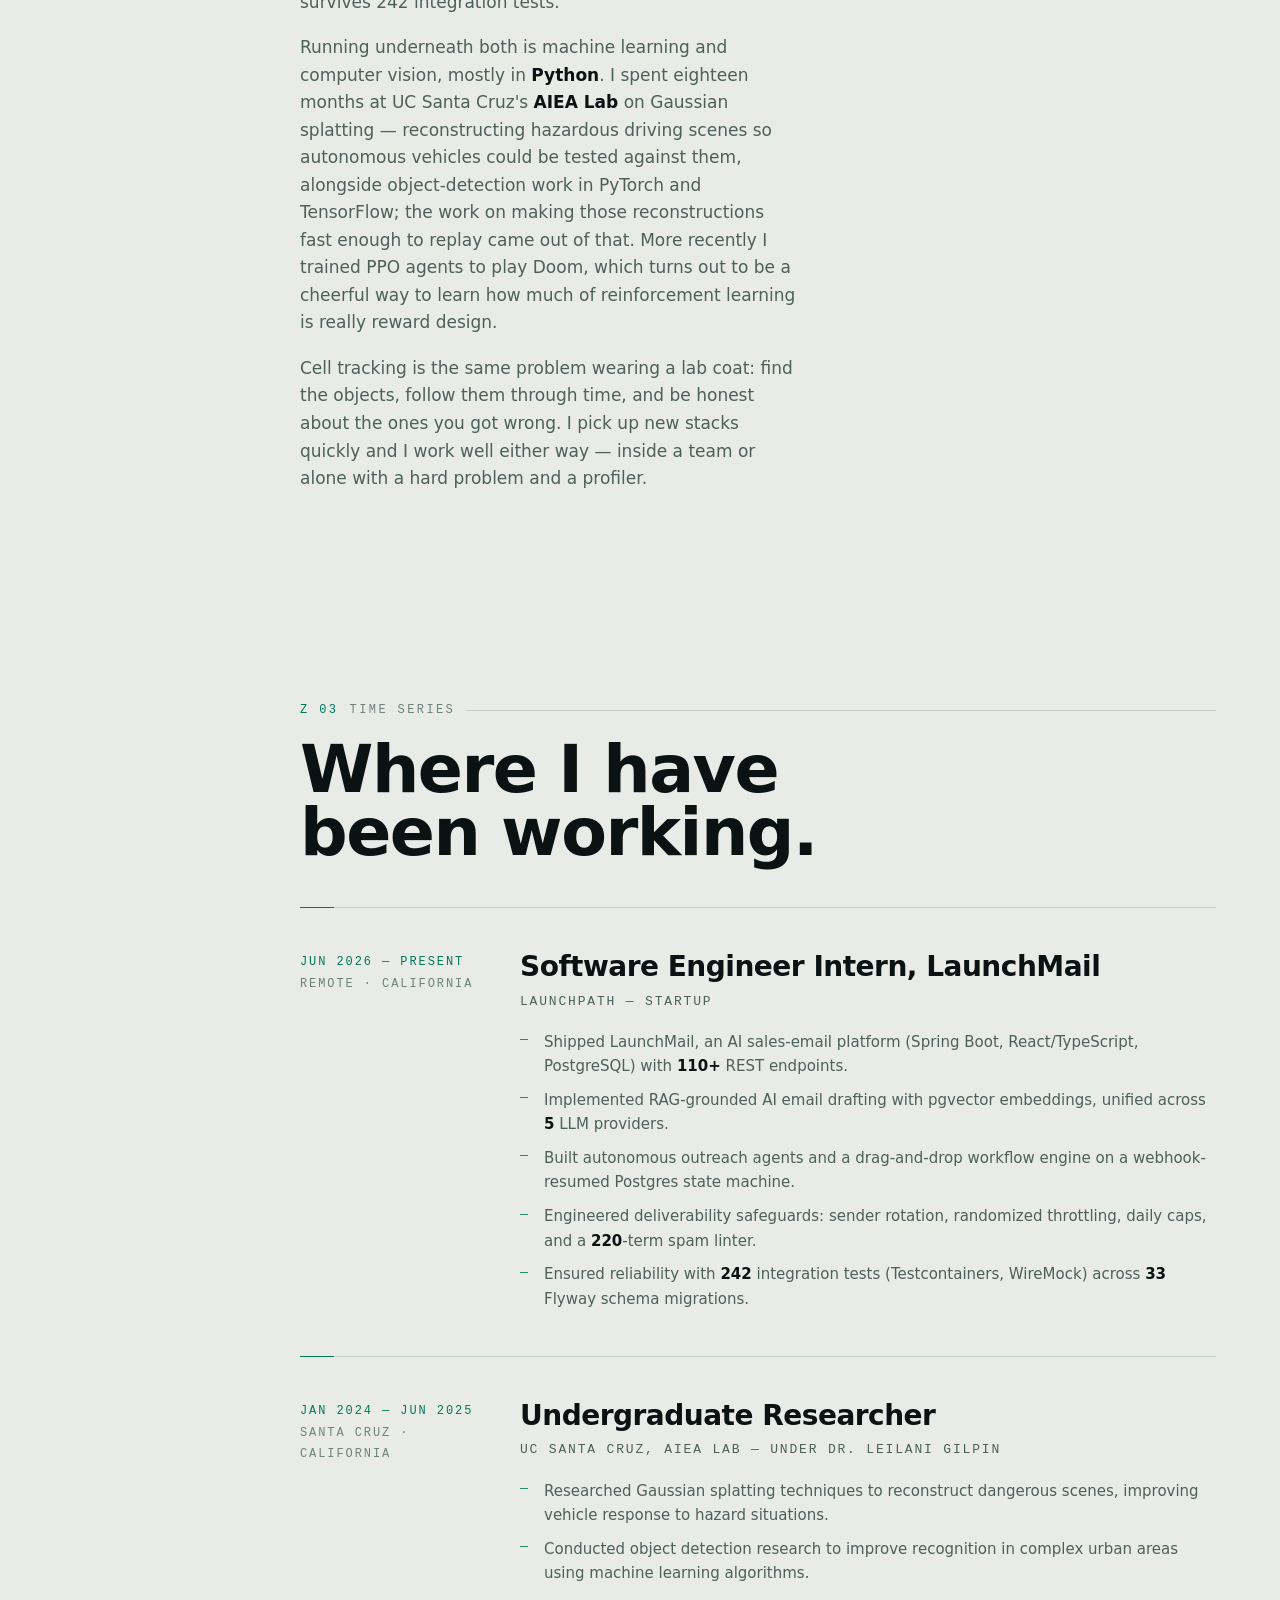
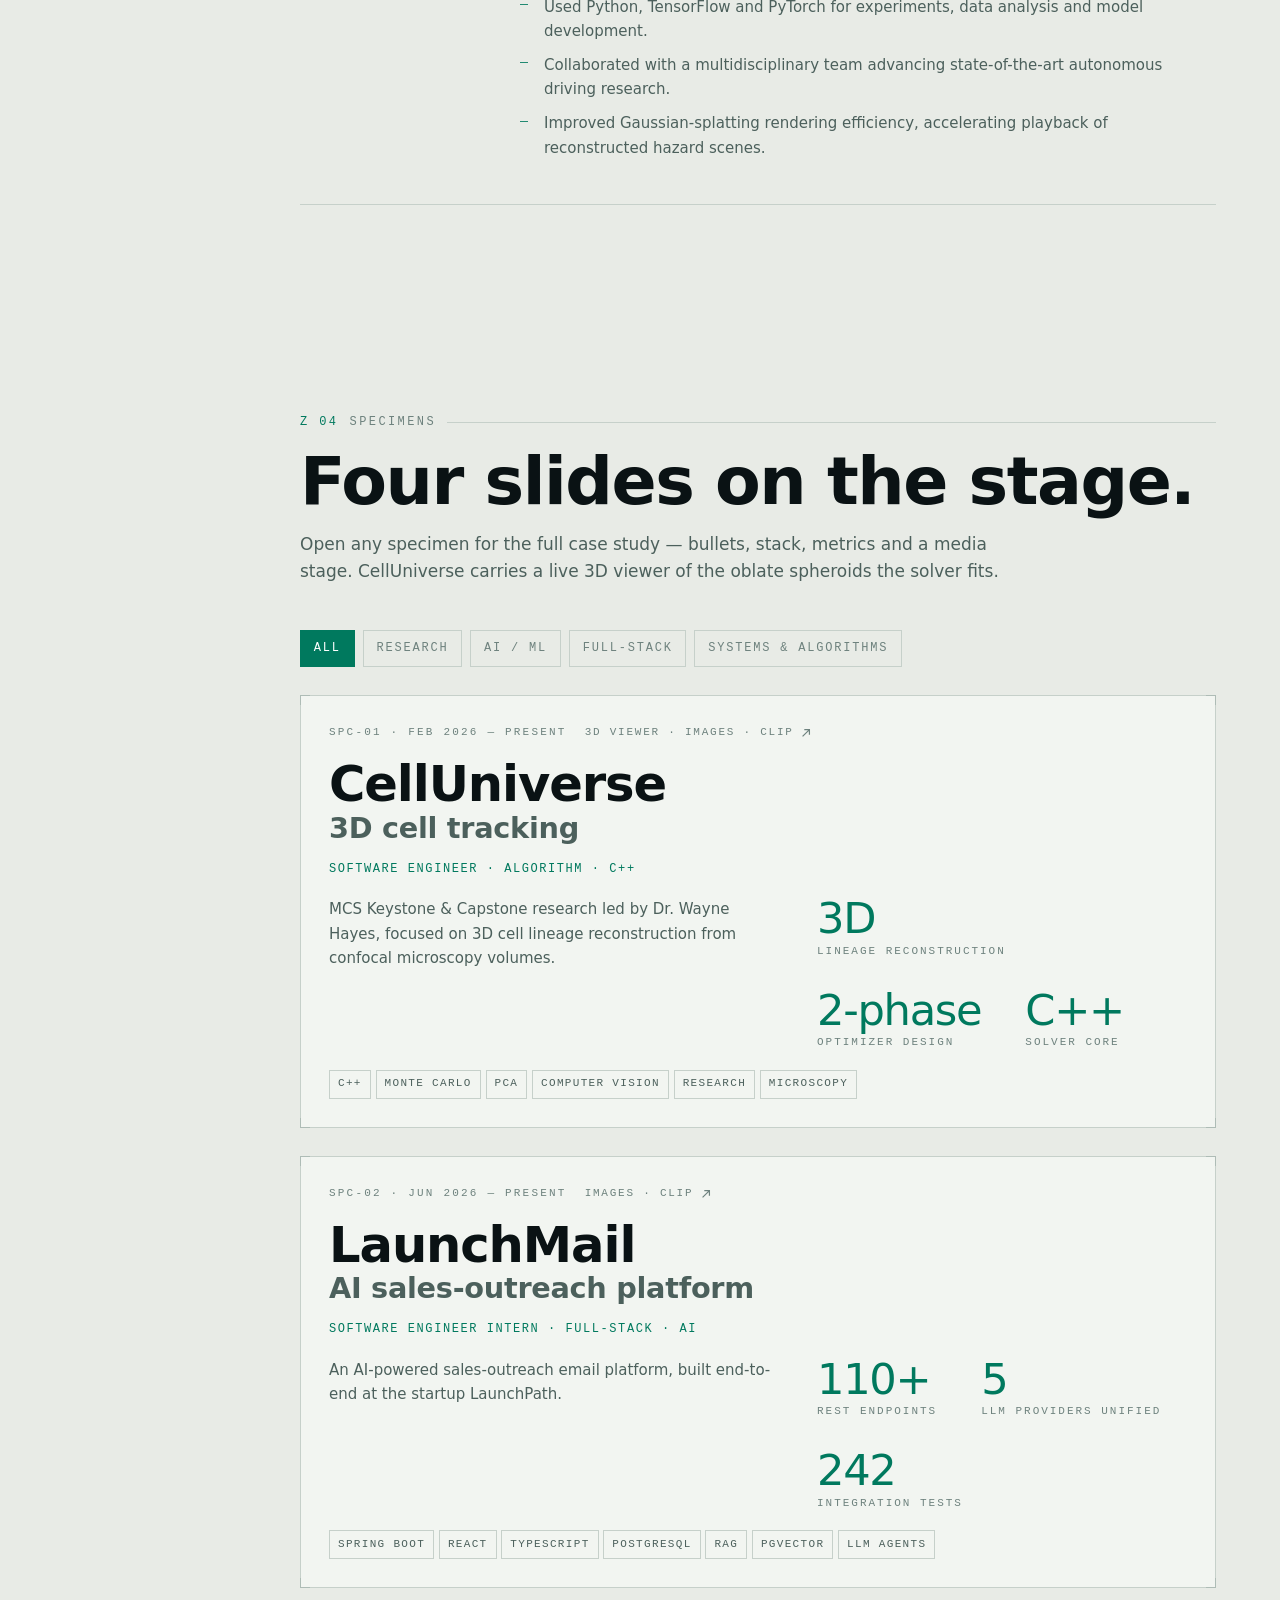
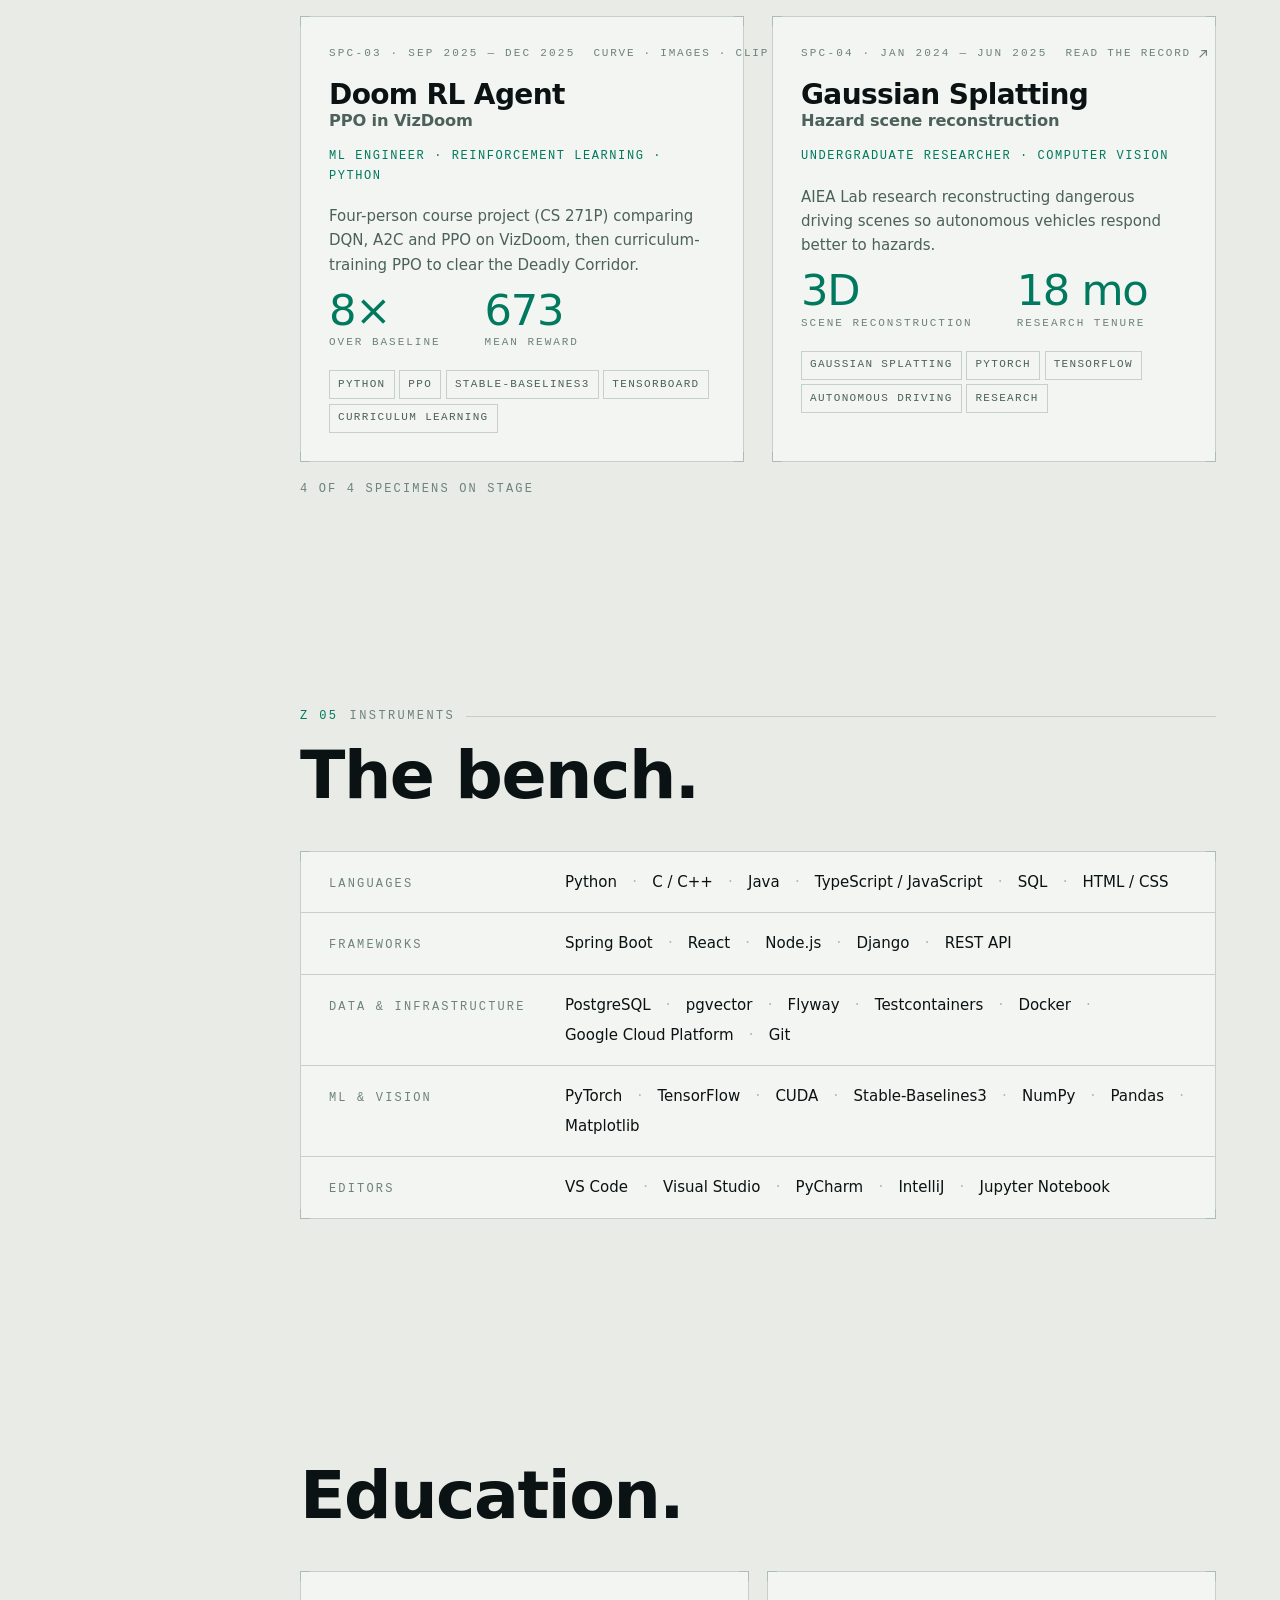
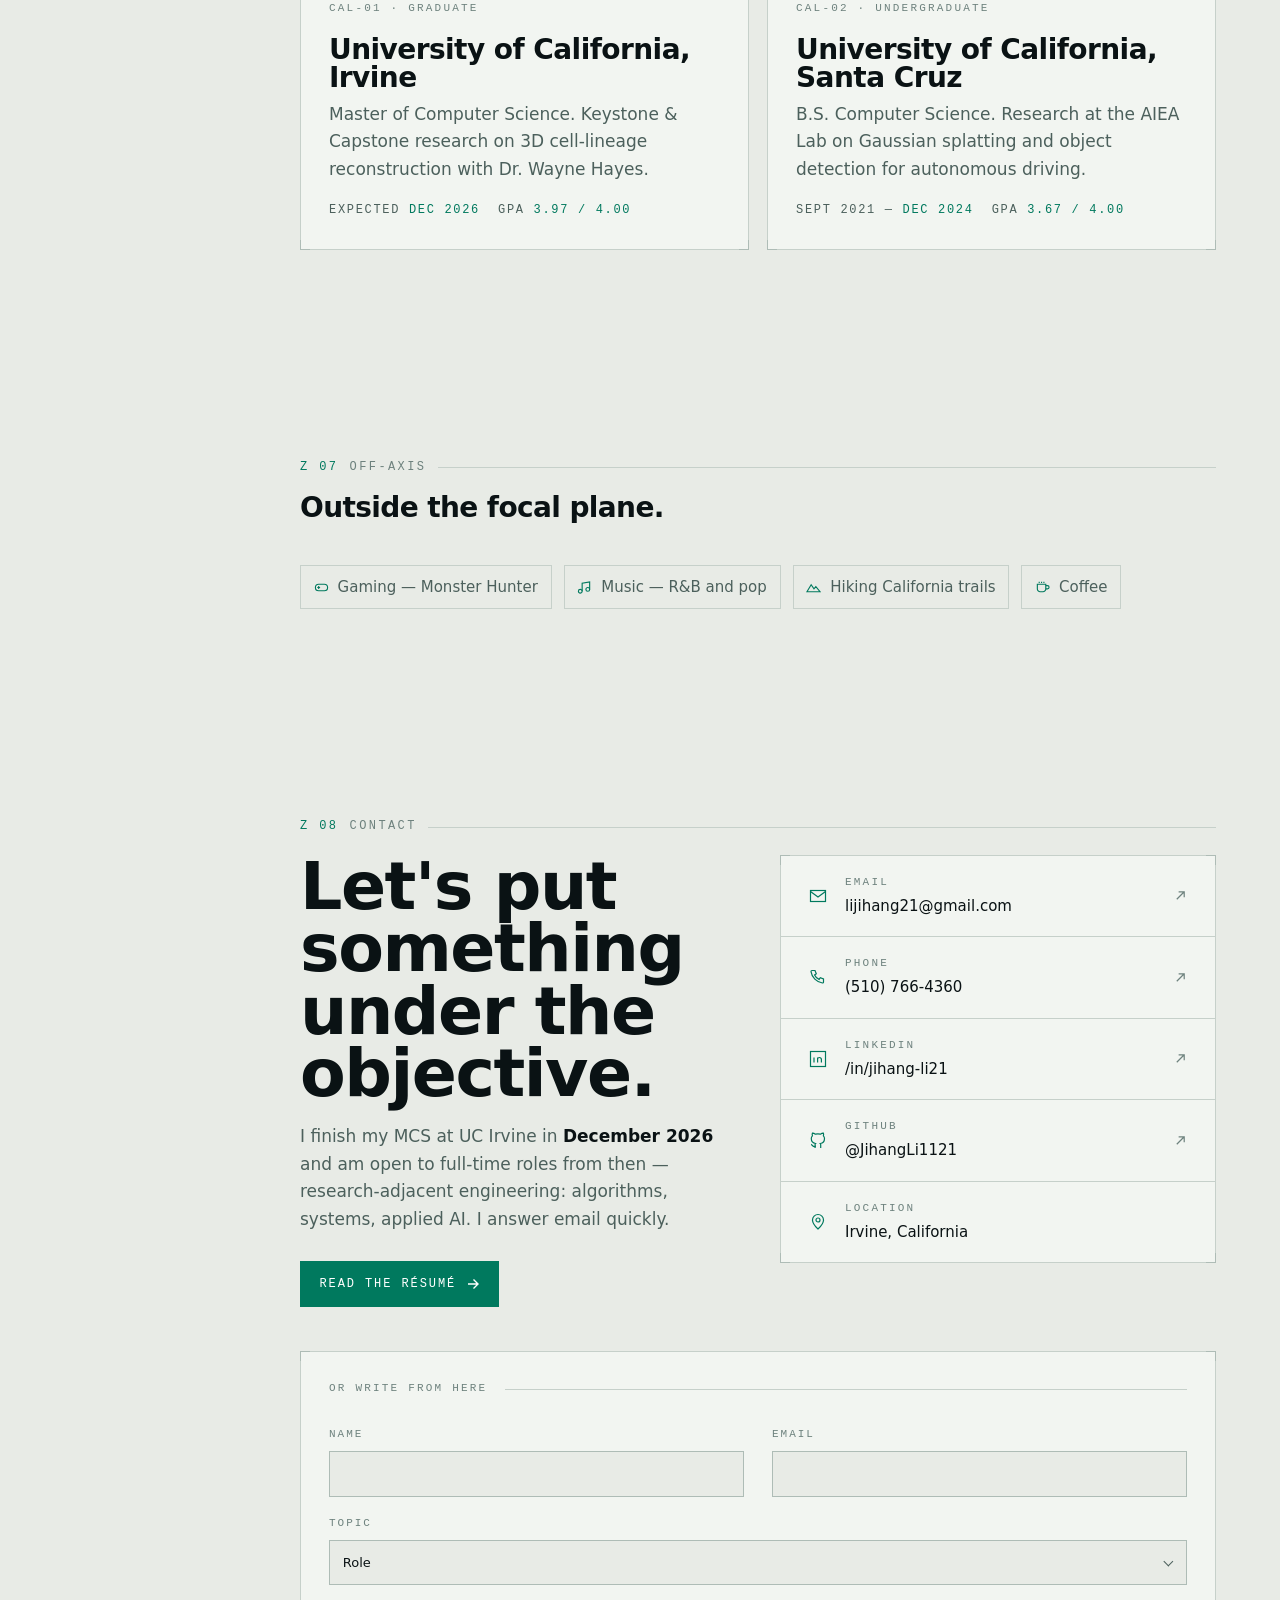
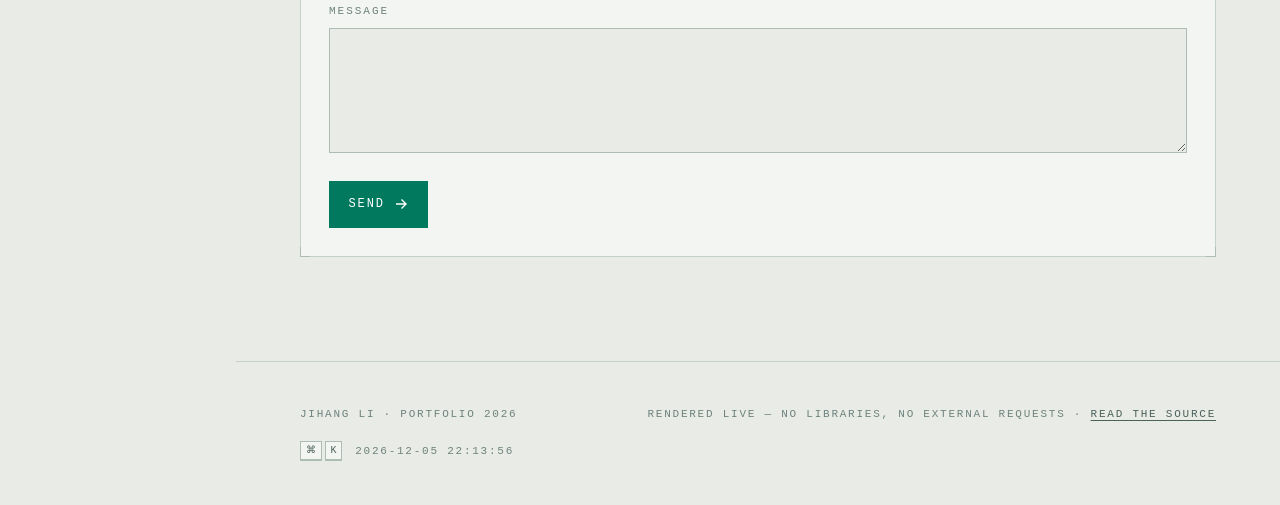
==== commit b6da3323: "Correct the LaunchPath title to intern, and drop the 30% I missed The Gaussian Splatting card still " ====
--- a/index.html
+++ b/index.html
@@ -1298,7 +1298,7 @@
       <article class="tl__item rv">
         <div class="tl__when"><b>Jun 2026 — Present</b>Remote · California</div>
         <div>
-          <h3 class="tl__role">Software Engineer, LaunchMail</h3>
+          <h3 class="tl__role">Software Engineer Intern, LaunchMail</h3>
           <p class="tl__org">LaunchPath — startup</p>
           <ul class="bullets">
             <li>Shipped LaunchMail, an AI sales-email platform (Spring Boot, React/TypeScript, PostgreSQL) with <b>110+</b> REST endpoints.</li>
@@ -2624,7 +2624,7 @@
     {
       id: "launchmail", spec: "SPC-02", span: "card--wide",
       title: "LaunchMail", sub: "AI sales-outreach platform",
-      role: "Software Engineer · Full-stack · AI", dates: "Jun 2026 — Present",
+      role: "Software Engineer Intern · Full-stack · AI", dates: "Jun 2026 — Present",
       cats: ["fullstack", "ai"],
       ctx: "An AI-powered sales-outreach email platform, built end-to-end at the startup LaunchPath.",
       tags: ["Spring Boot", "React", "TypeScript", "PostgreSQL", "RAG", "pgvector", "LLM Agents"],
@@ -2688,7 +2688,7 @@
       ctx: "AIEA Lab research reconstructing dangerous driving scenes so autonomous vehicles respond better to hazards.",
       tags: ["Gaussian Splatting", "PyTorch", "TensorFlow", "Autonomous Driving", "Research"],
       metrics: [
-        { n: 30, suffix: "%", k: "Faster rendering" },
+        { text: "3D", k: "Scene reconstruction" },
         { n: 18, suffix: " mo", k: "Research tenure" }
       ],
       bullets: [
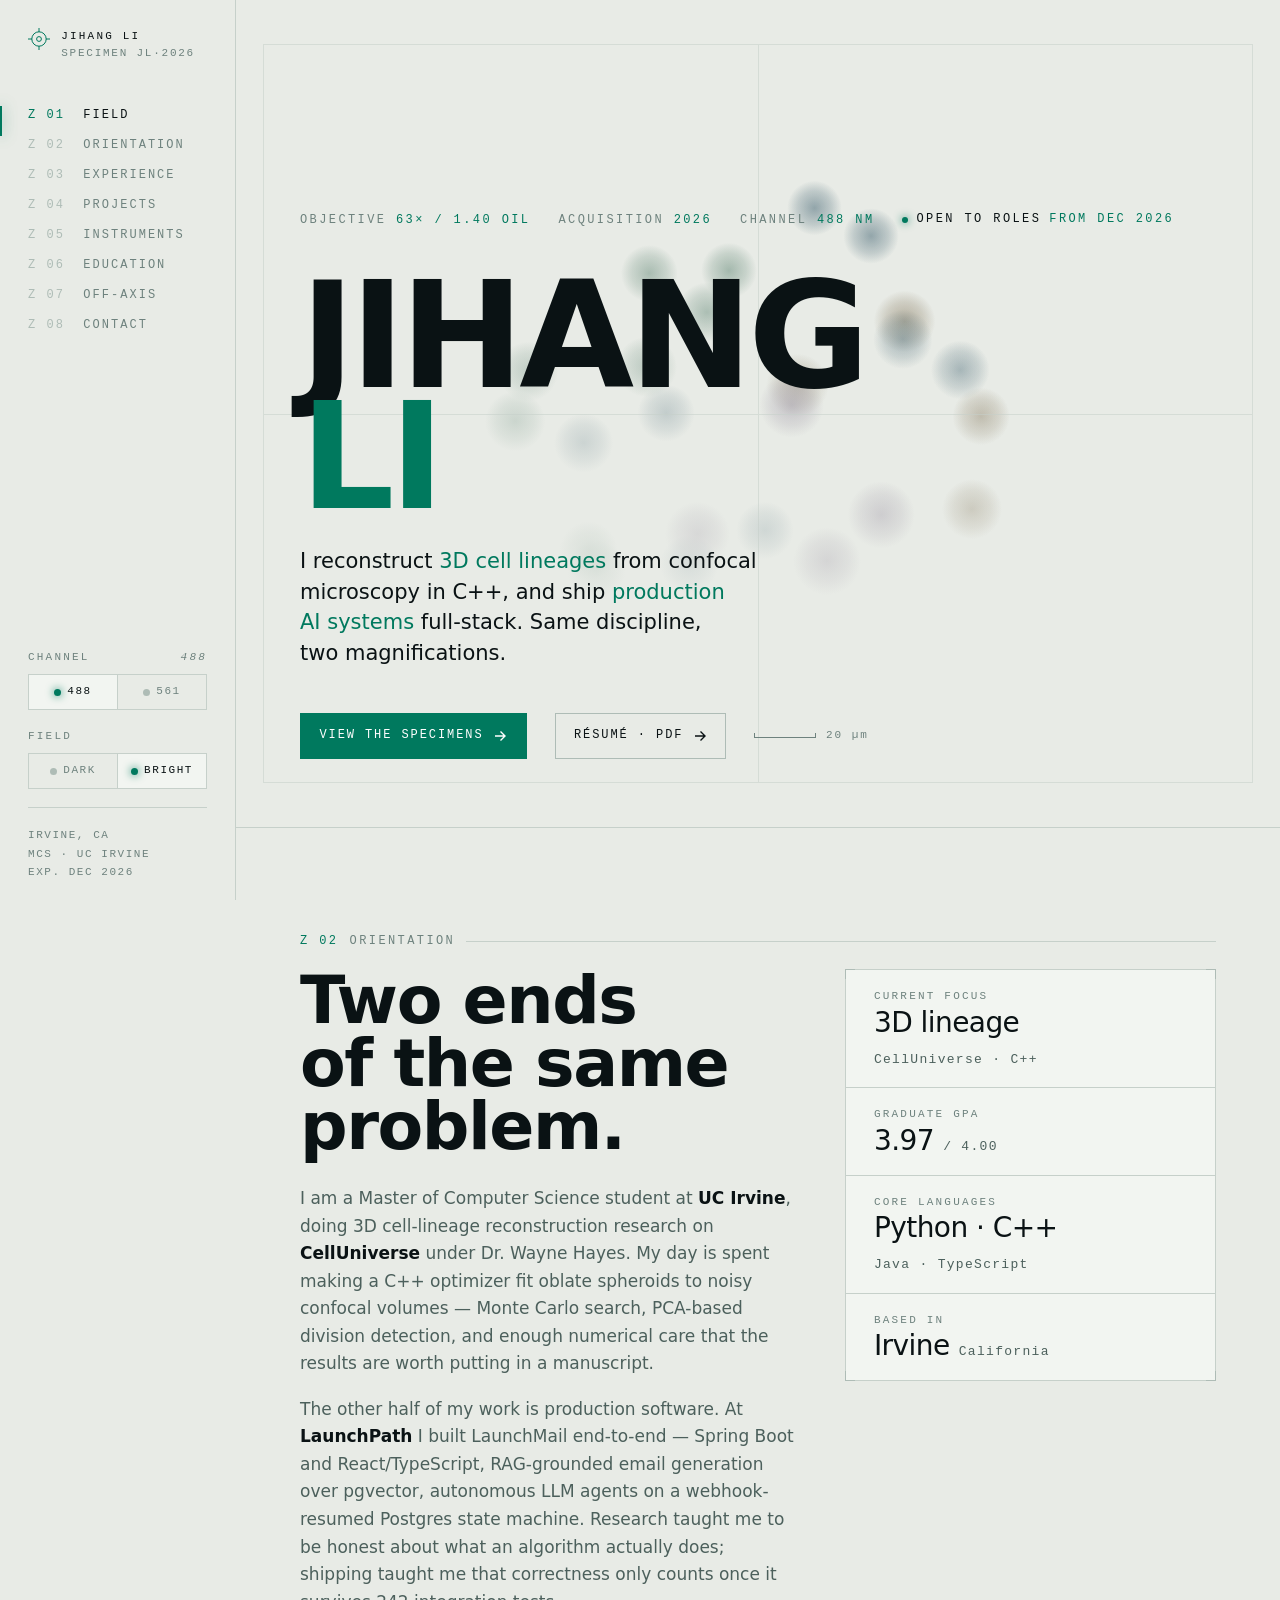
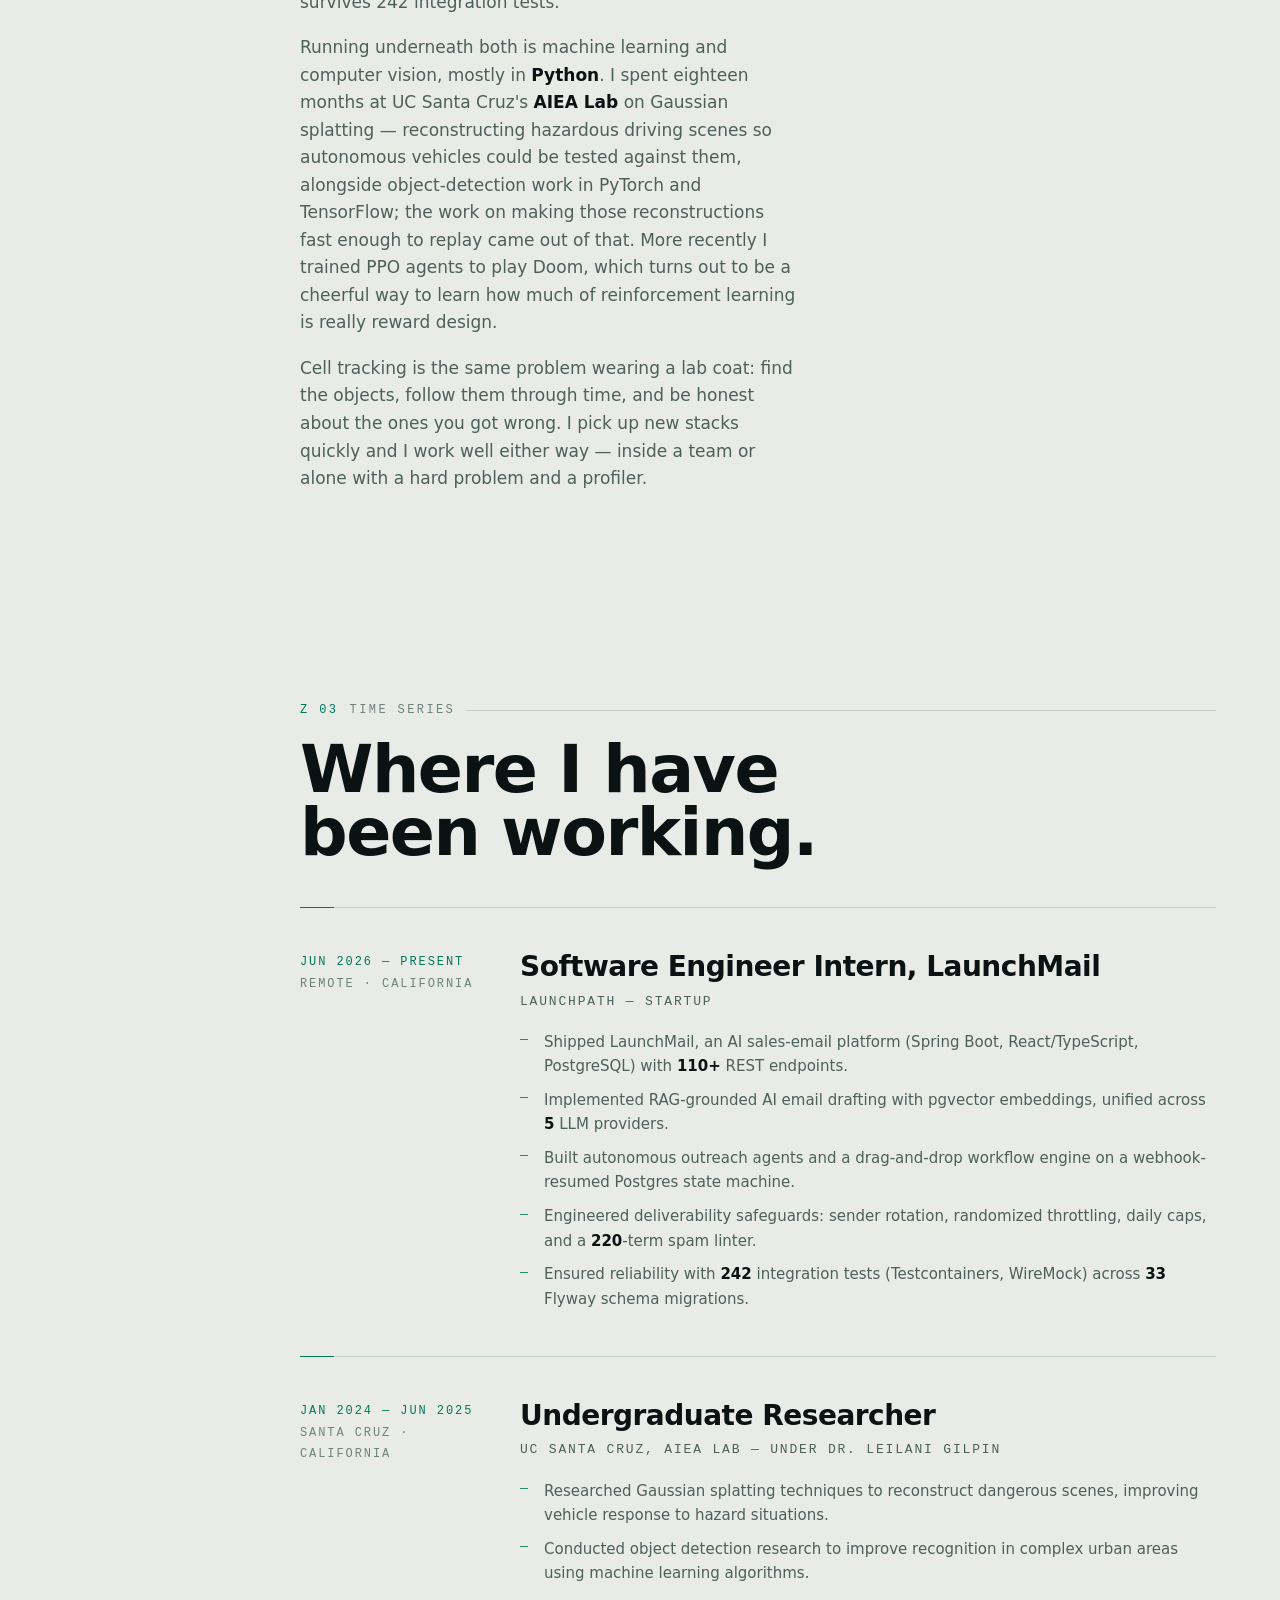
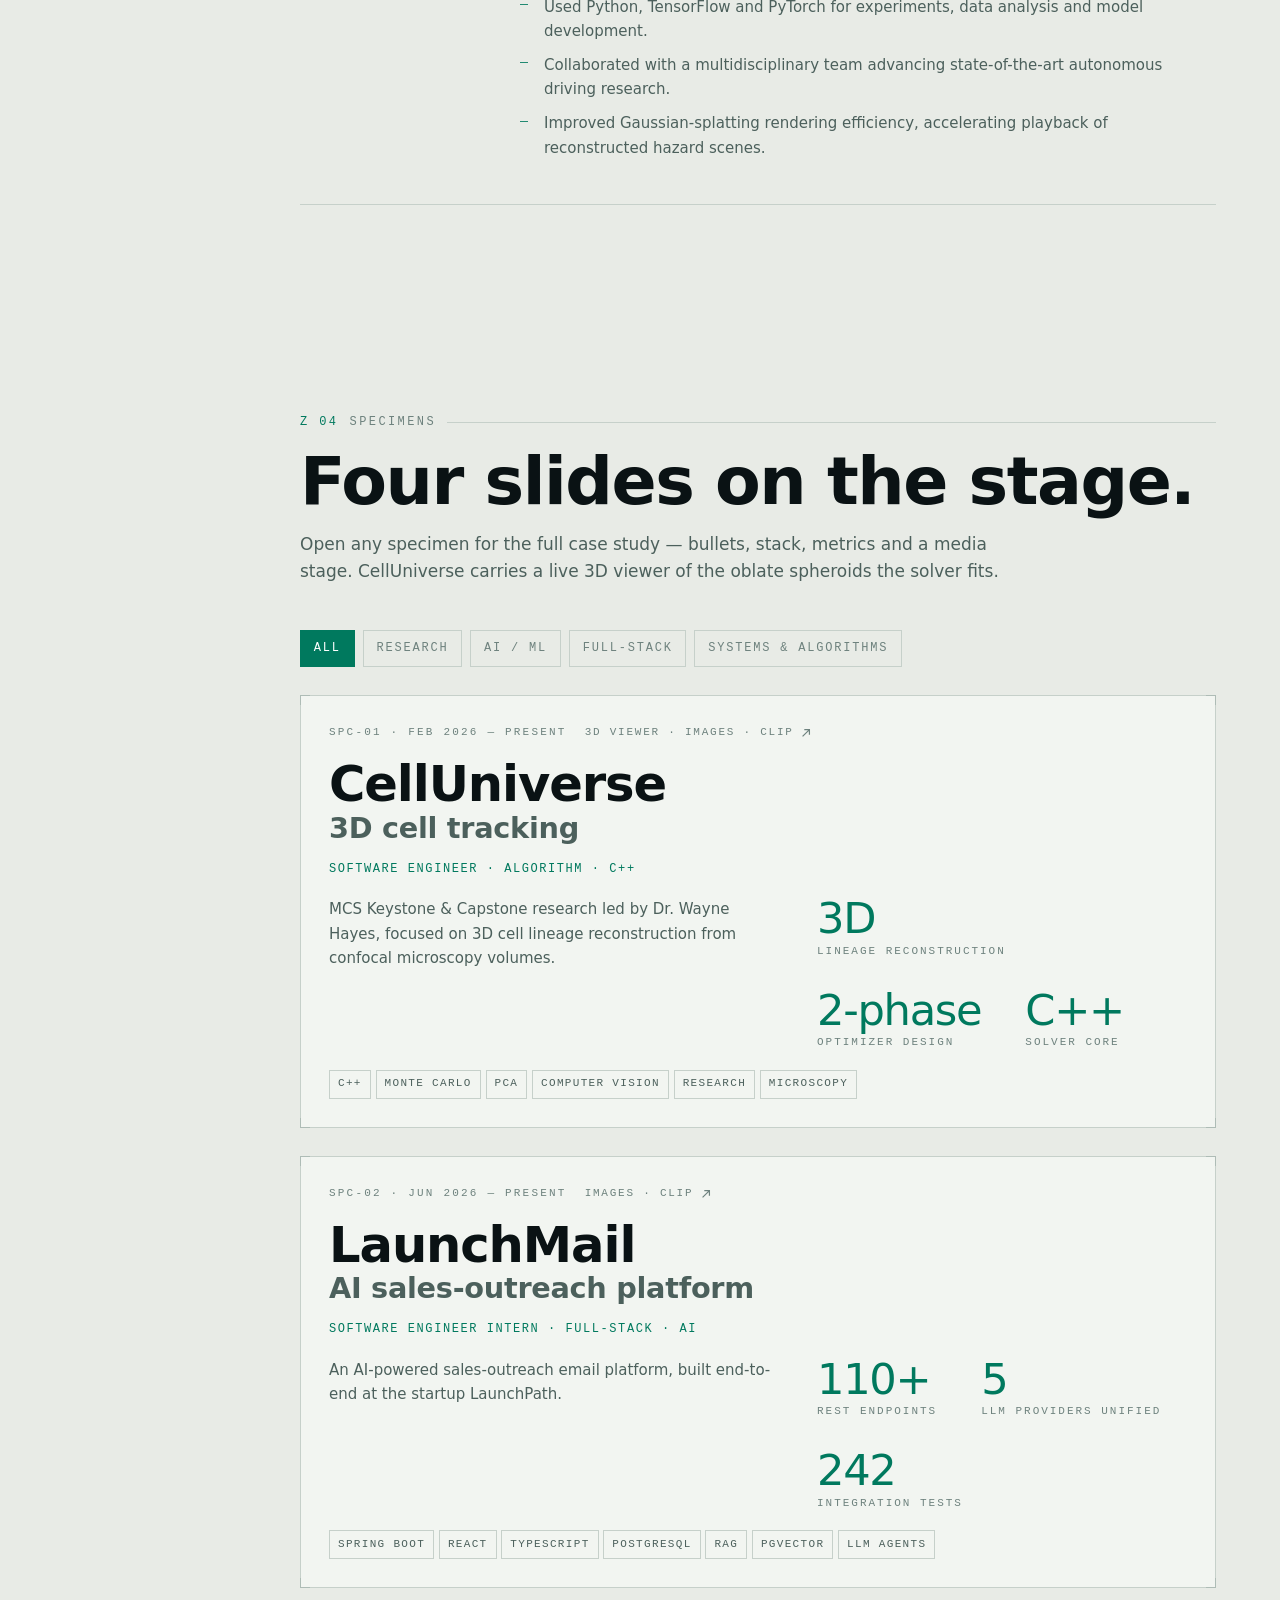
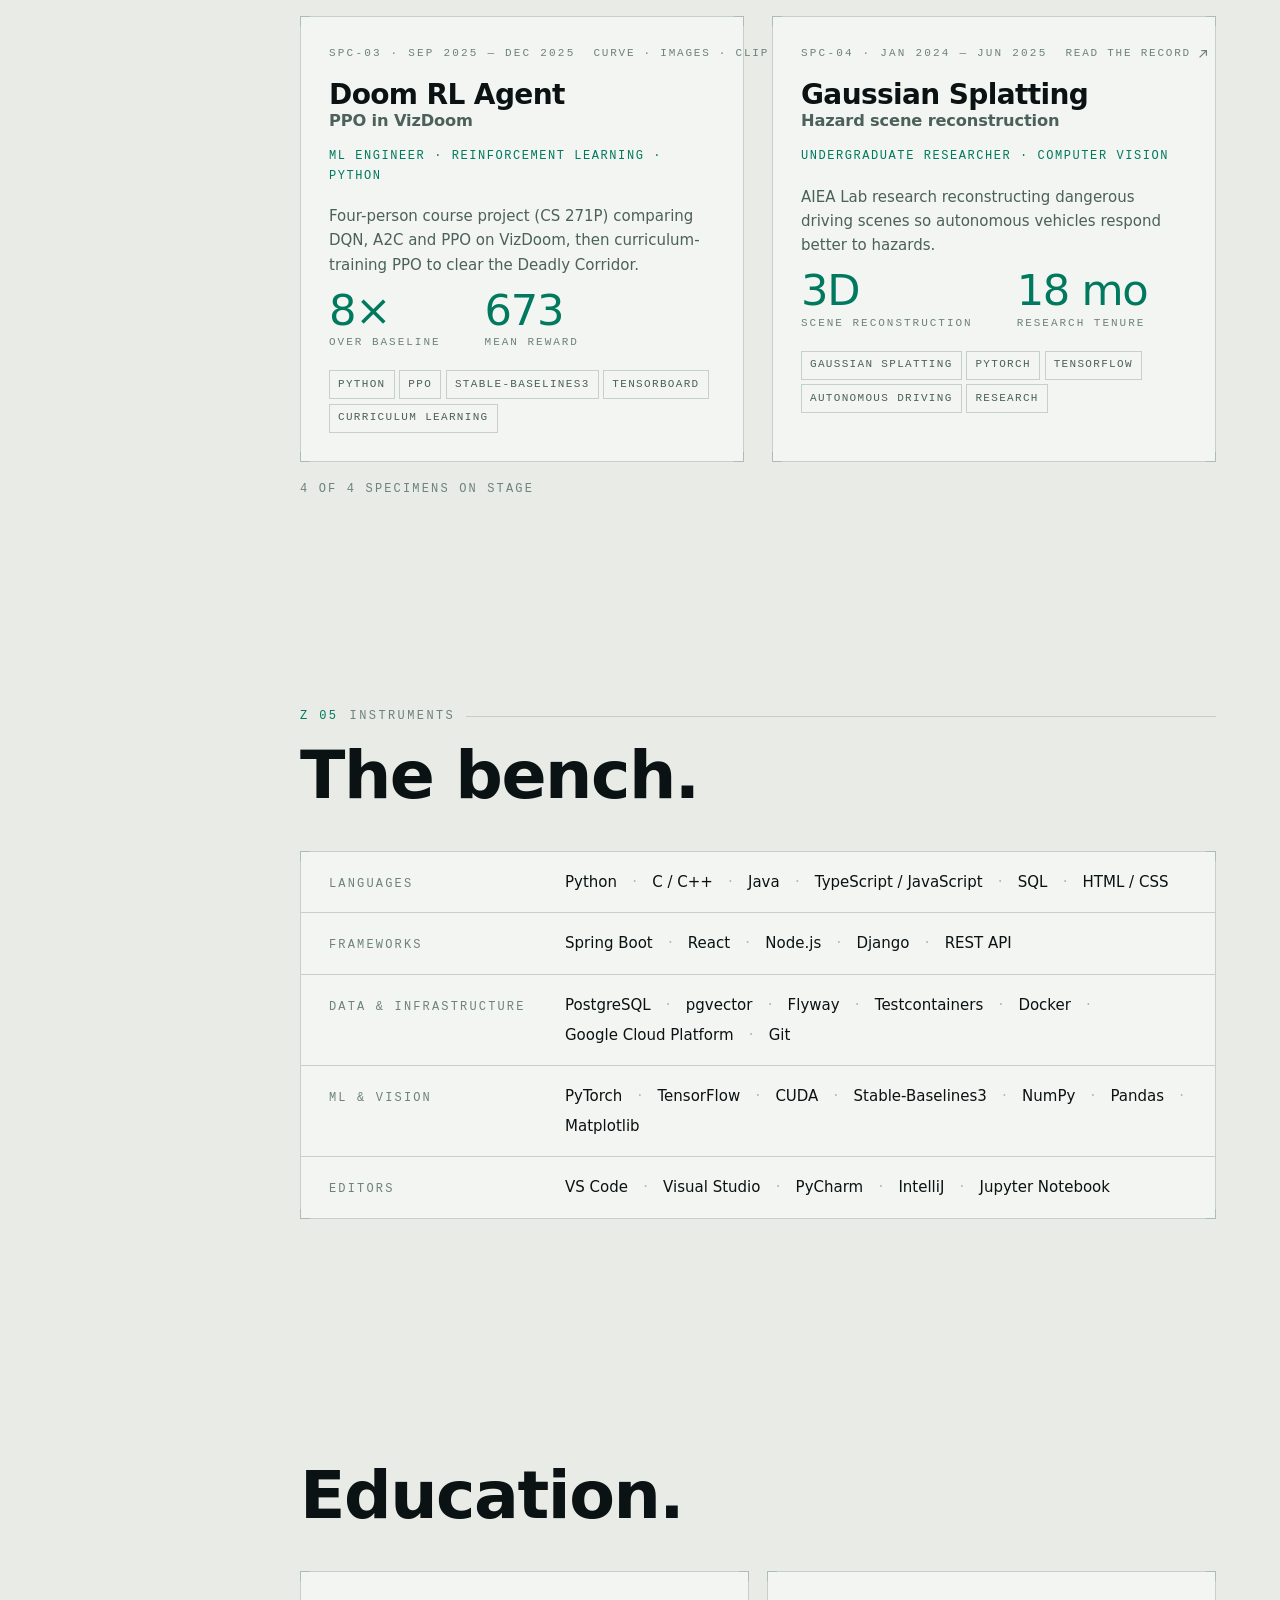
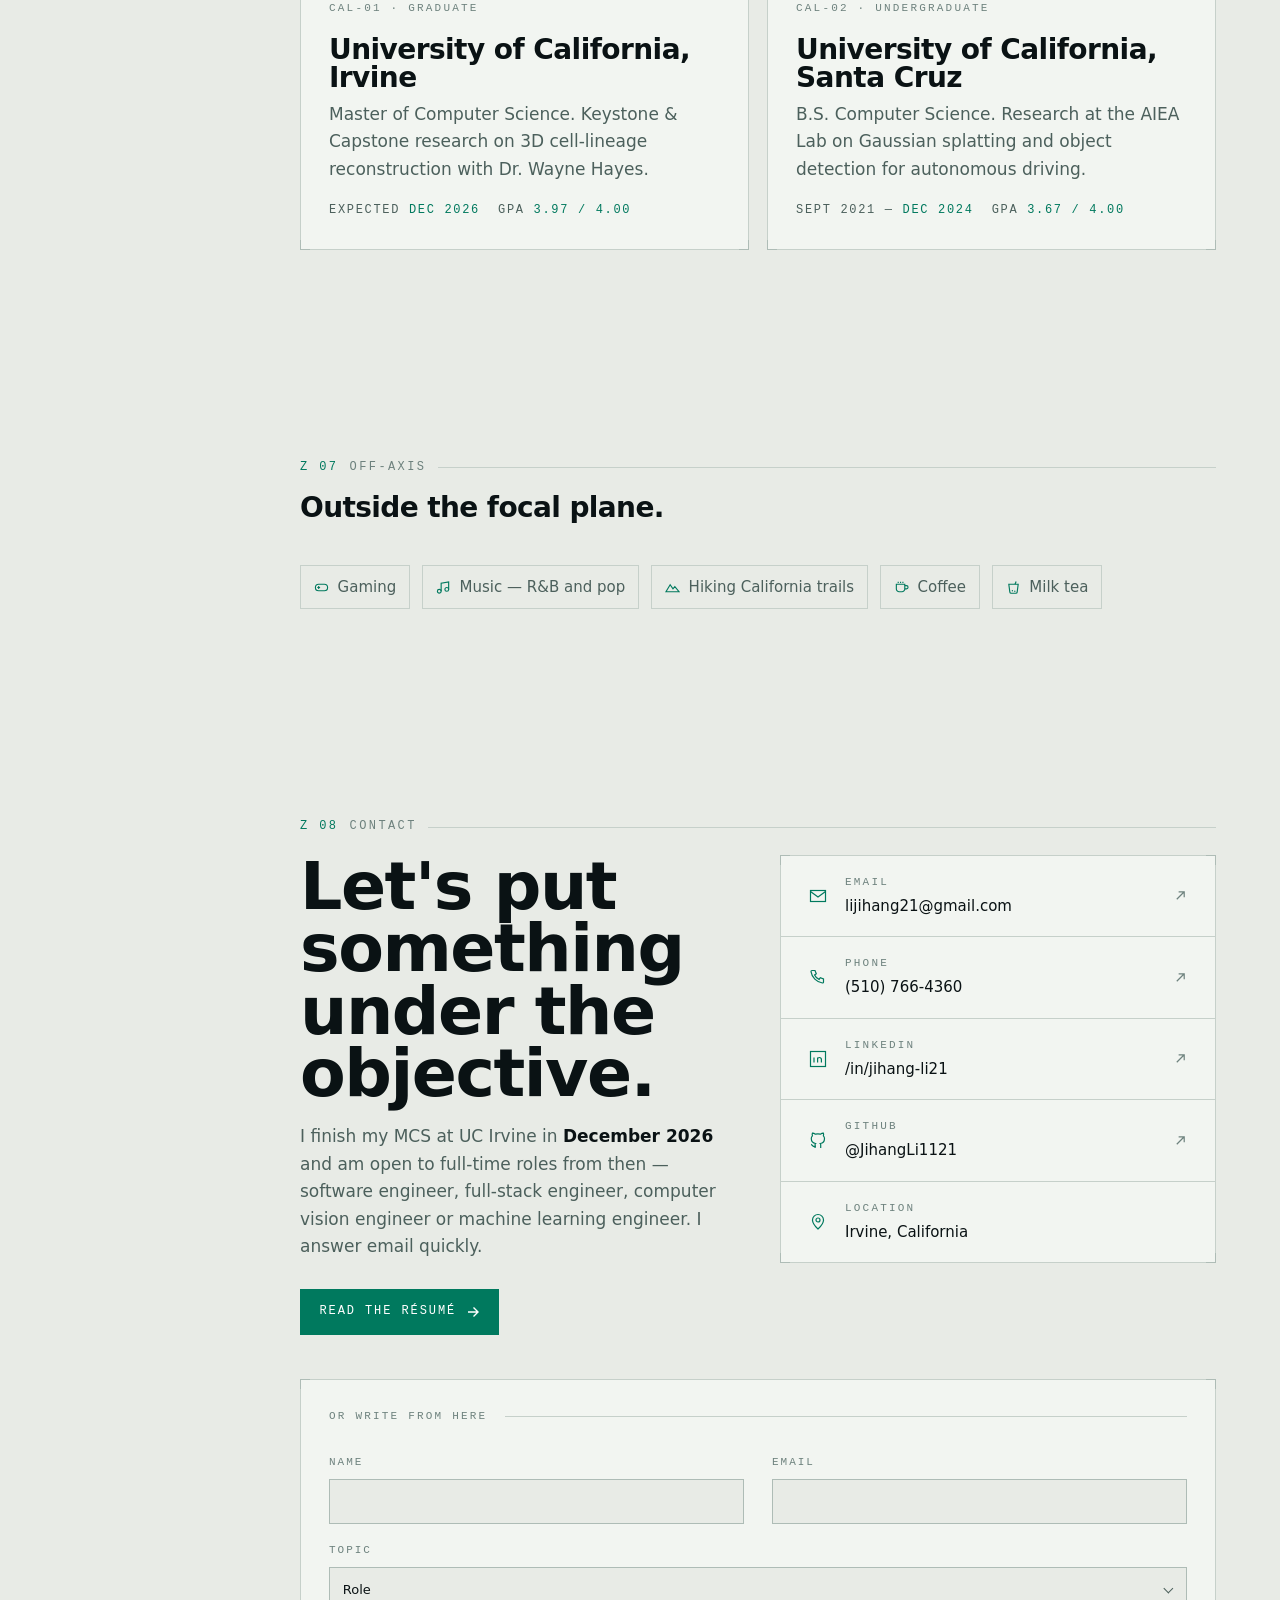
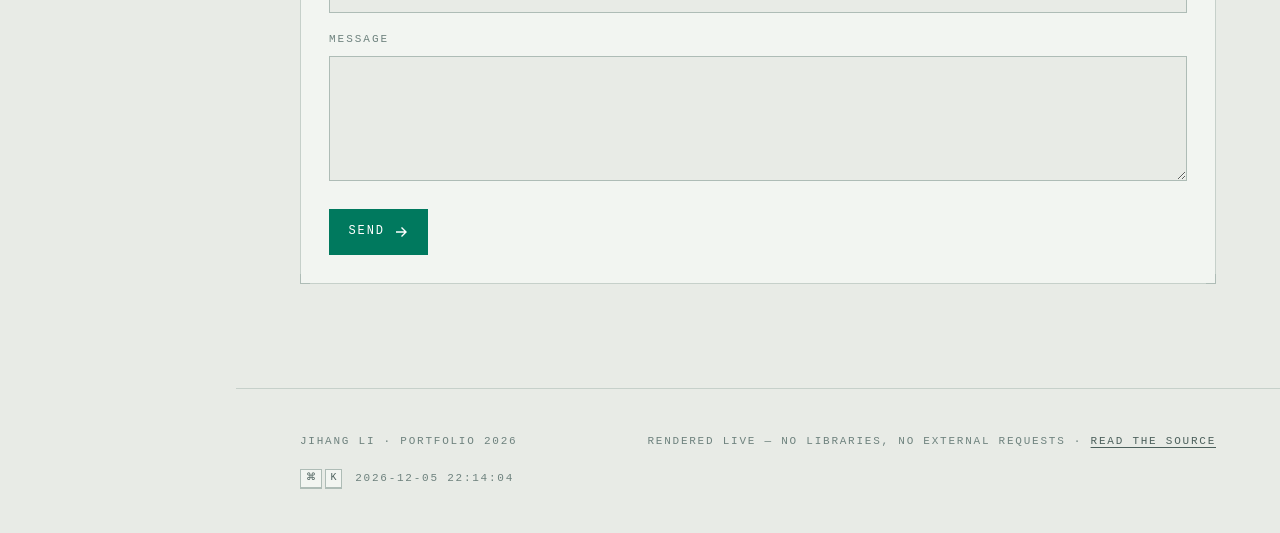
==== commit 734d7088: "Name the roles being looked for, and adjust off-axis The contact line described a kind of work - "re" ====
--- a/index.html
+++ b/index.html
@@ -1415,10 +1415,11 @@
     <p class="eyebrow rv"><b>z 07</b> Off-axis</p>
     <div class="section-hd rv"><h3 class="h-sec" id="off-h" style="font-size:var(--fs-7)">Outside the focal plane.</h3></div>
     <ul class="offaxis rv">
-      <li><svg width="15" height="15" viewBox="0 0 16 16" fill="none" stroke="currentColor" stroke-width="1.2" aria-hidden="true"><rect x="1.5" y="4.5" width="13" height="7" rx="3.5"></rect><path d="M5 6.5v3M3.5 8h3M10.5 8h.01M12 9.5h.01"></path></svg>Gaming — Monster Hunter</li>
+      <li><svg width="15" height="15" viewBox="0 0 16 16" fill="none" stroke="currentColor" stroke-width="1.2" aria-hidden="true"><rect x="1.5" y="4.5" width="13" height="7" rx="3.5"></rect><path d="M5 6.5v3M3.5 8h3M10.5 8h.01M12 9.5h.01"></path></svg>Gaming</li>
       <li><svg width="15" height="15" viewBox="0 0 16 16" fill="none" stroke="currentColor" stroke-width="1.2" aria-hidden="true"><path d="M5.5 12V3.5l8-1.5v8"></path><circle cx="3.5" cy="12" r="2"></circle><circle cx="11.5" cy="10" r="2"></circle></svg>Music — R&amp;B and pop</li>
       <li><svg width="15" height="15" viewBox="0 0 16 16" fill="none" stroke="currentColor" stroke-width="1.2" aria-hidden="true"><path d="M1 12.5 5.5 5l3 4.5L10.5 7l4.5 5.5z"></path></svg>Hiking California trails</li>
       <li><svg width="15" height="15" viewBox="0 0 16 16" fill="none" stroke="currentColor" stroke-width="1.2" aria-hidden="true"><path d="M2.5 4.5h9v5a3 3 0 0 1-3 3h-3a3 3 0 0 1-3-3z"></path><path d="M11.5 6h1.8a1.7 1.7 0 0 1 0 3.4h-1.8"></path><path d="M4.5 1.8v1.4M7 1.8v1.4M9.5 1.8v1.4"></path></svg>Coffee</li>
+      <li><svg width="15" height="15" viewBox="0 0 16 16" fill="none" stroke="currentColor" stroke-width="1.2" aria-hidden="true"><path d="M3 4.5h10l-1.1 8.4a1.4 1.4 0 0 1-1.4 1.2H5.5a1.4 1.4 0 0 1-1.4-1.2z"></path><path d="M10.8 1.6 9.6 4.5"></path><circle cx="6.8" cy="11.5" r=".75" fill="currentColor" stroke="none"></circle><circle cx="9.4" cy="12" r=".75" fill="currentColor" stroke="none"></circle></svg>Milk tea</li>
     </ul>
   </div>
 </section>
@@ -1432,7 +1433,7 @@
         <h2 class="h-sec" id="contact-h">Let's put something under the objective.</h2>
         <p class="prose" style="margin-top:var(--sp-3)">
           I finish my MCS at UC Irvine in <strong>December 2026</strong> and am open to full-time
-          roles from then — research-adjacent engineering: algorithms, systems, applied AI.
+          roles from then — software engineer, full-stack engineer, computer vision engineer or machine learning engineer.
           I answer email quickly.
         </p>
         <p style="margin-top:var(--sp-4)">
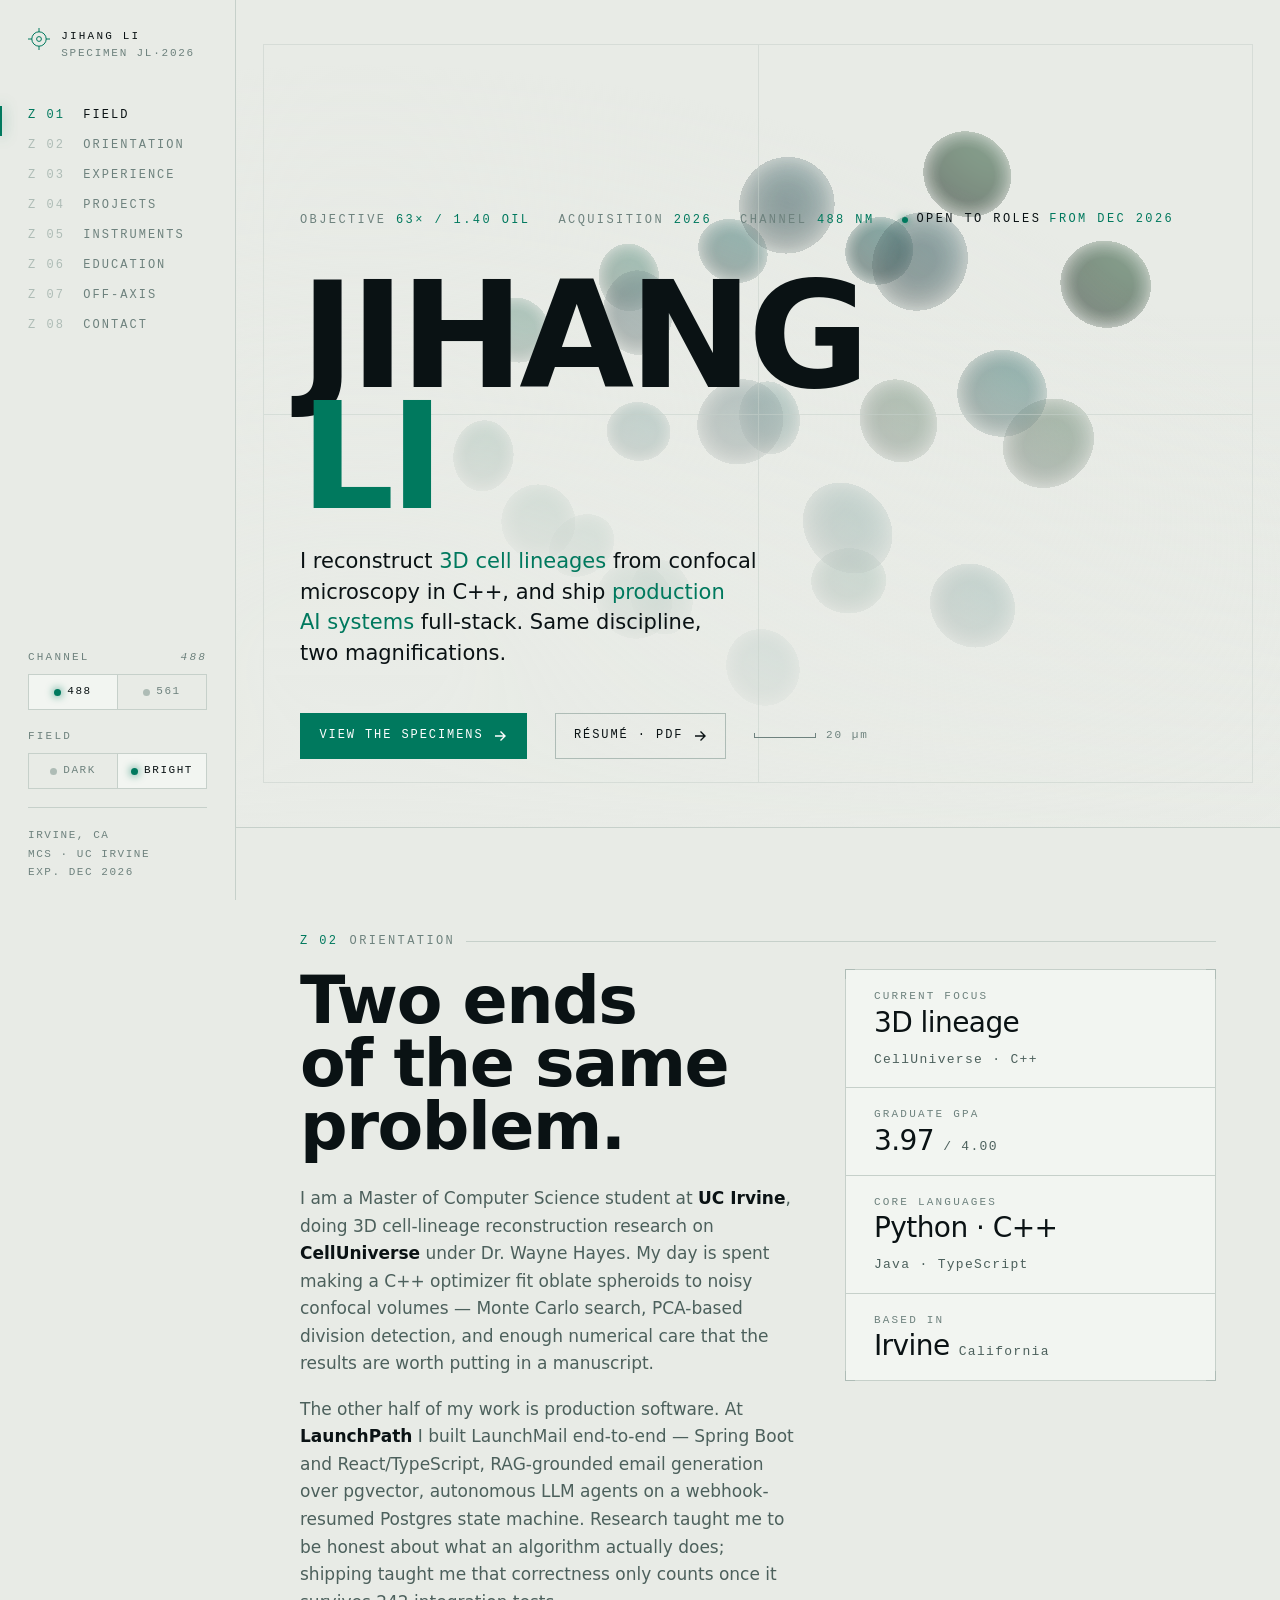
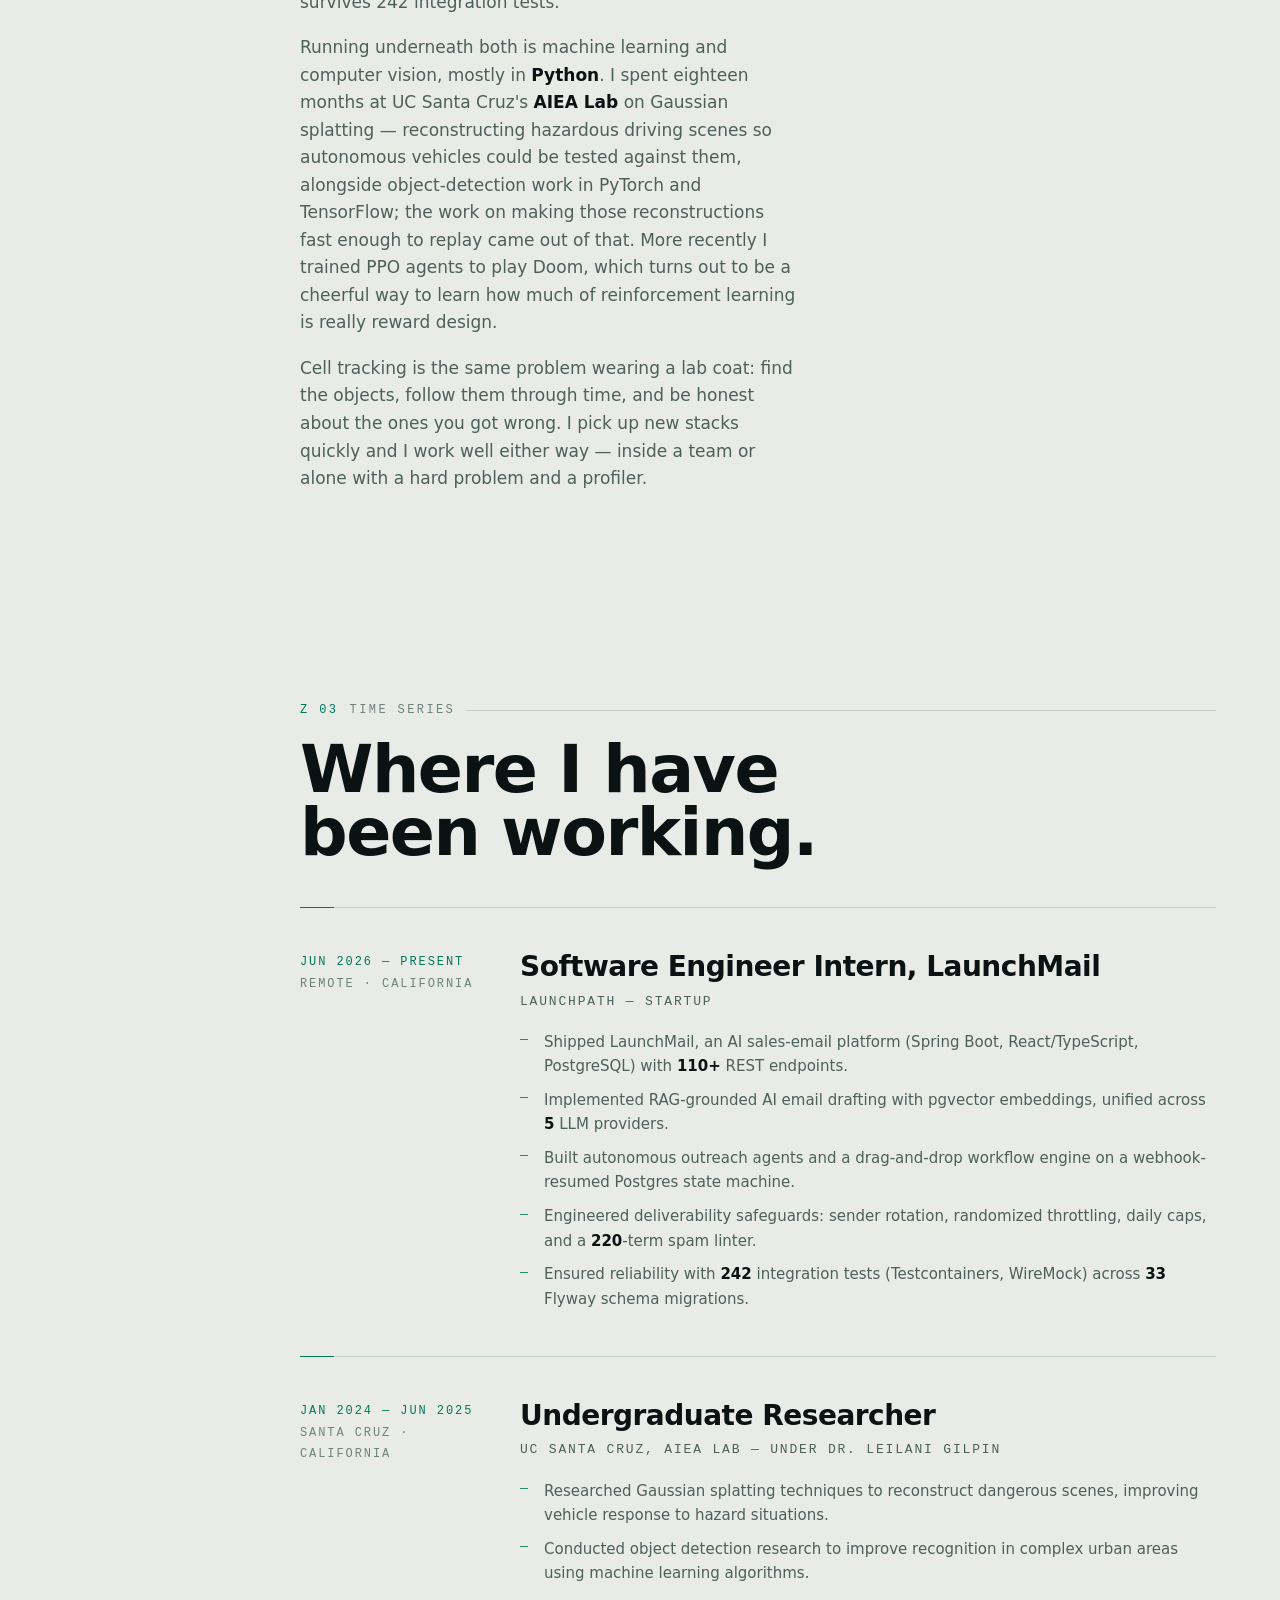
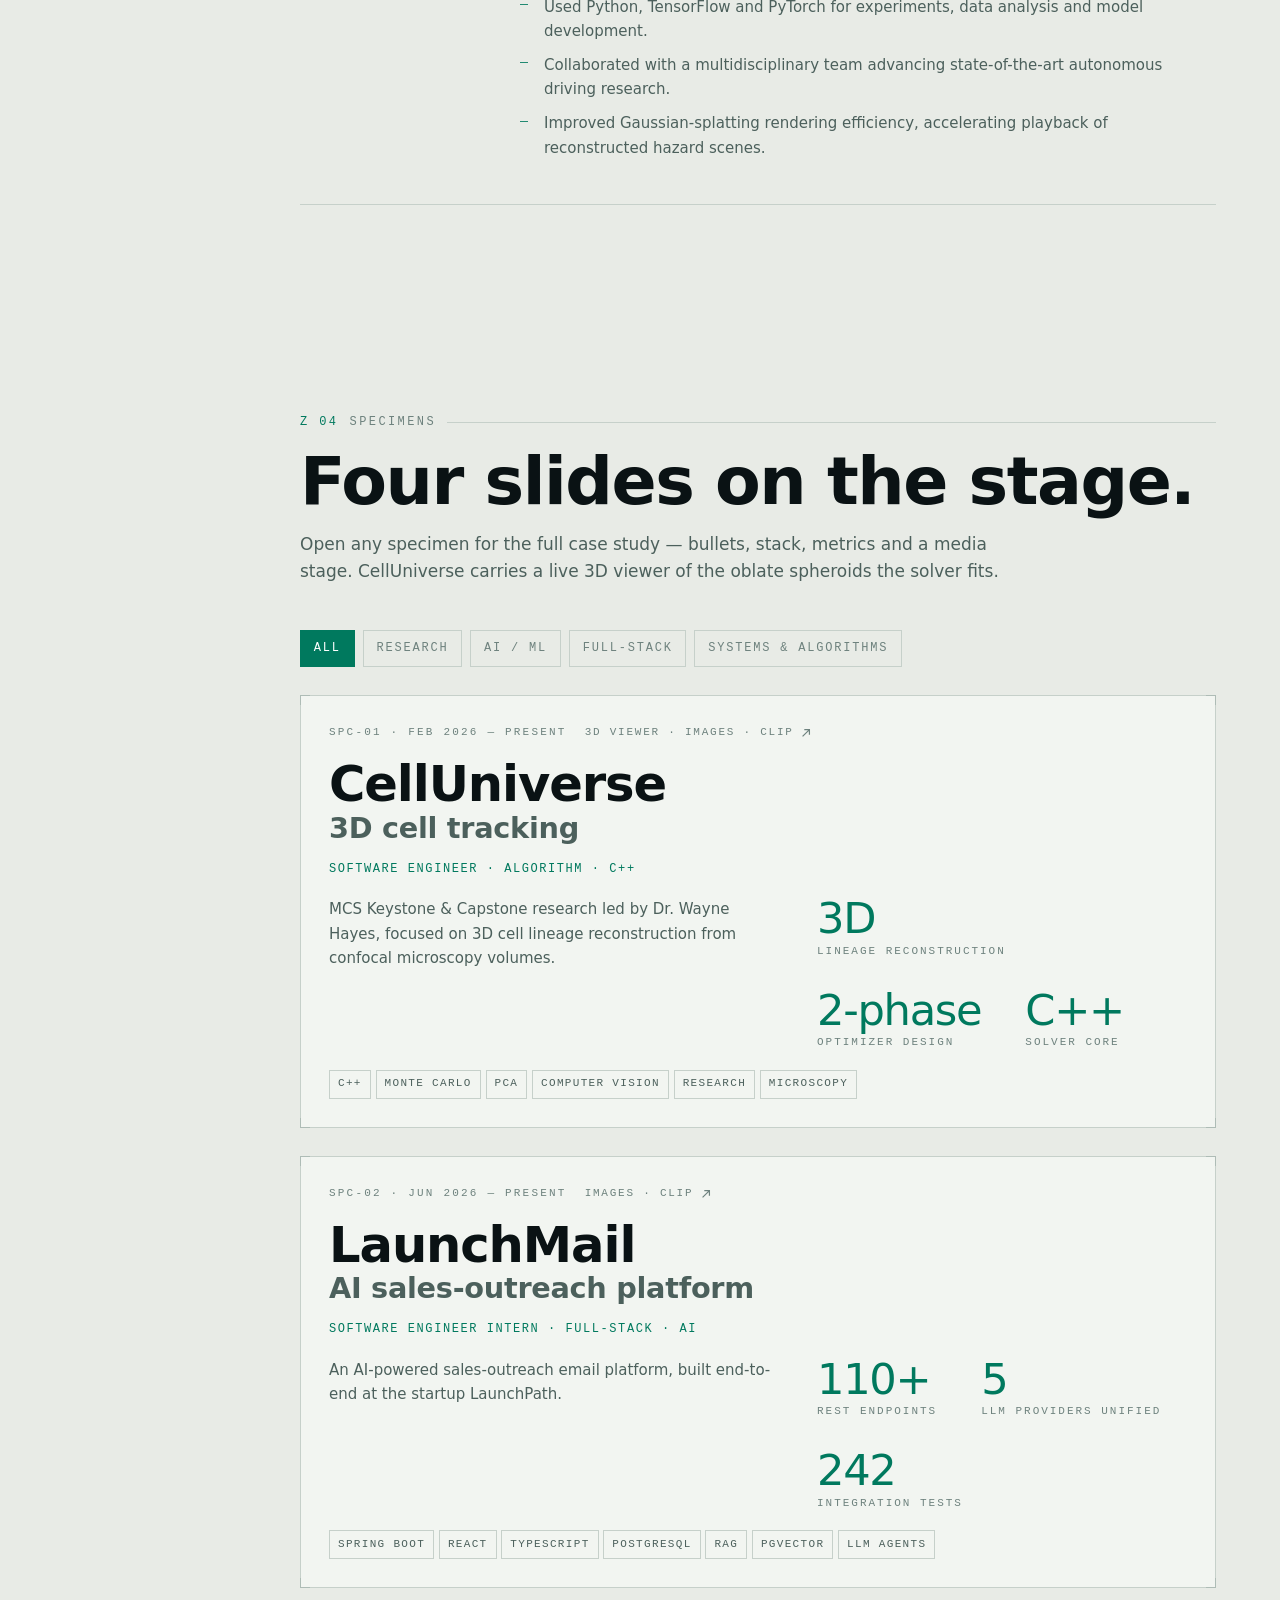
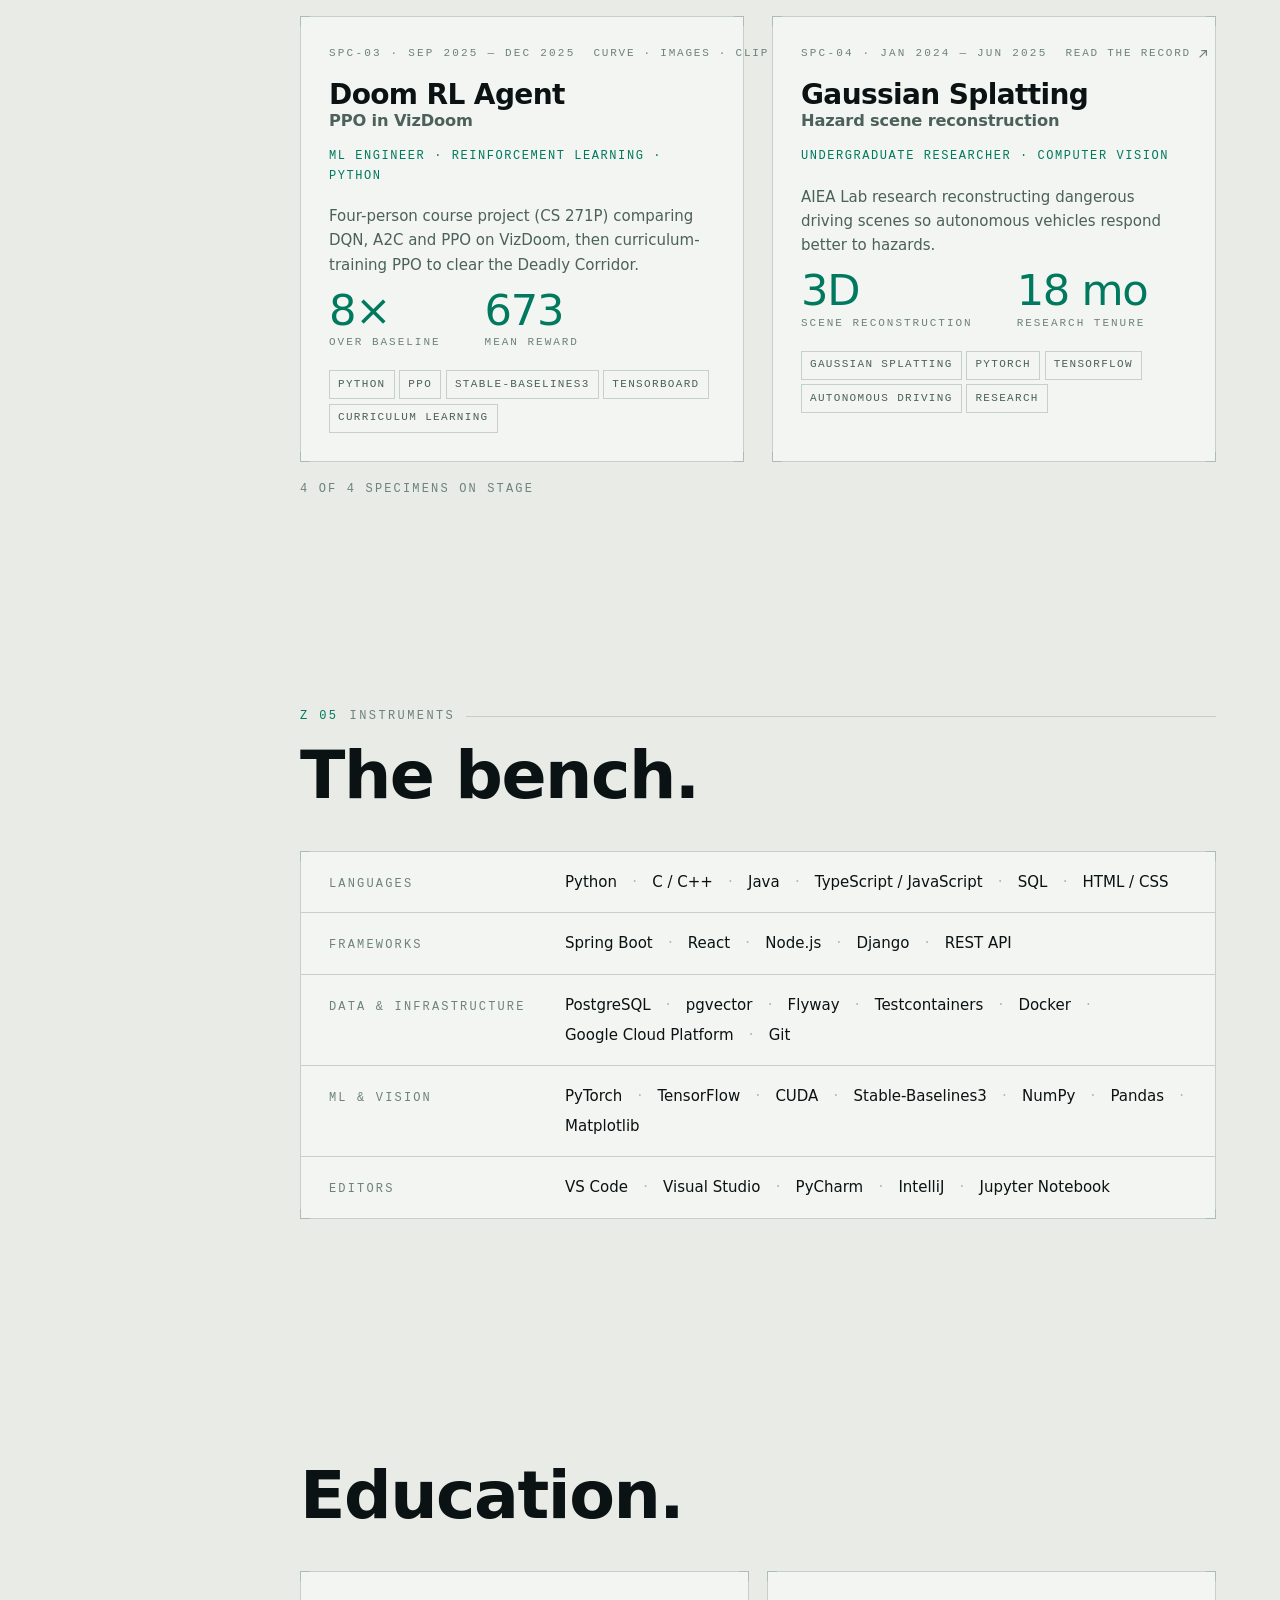
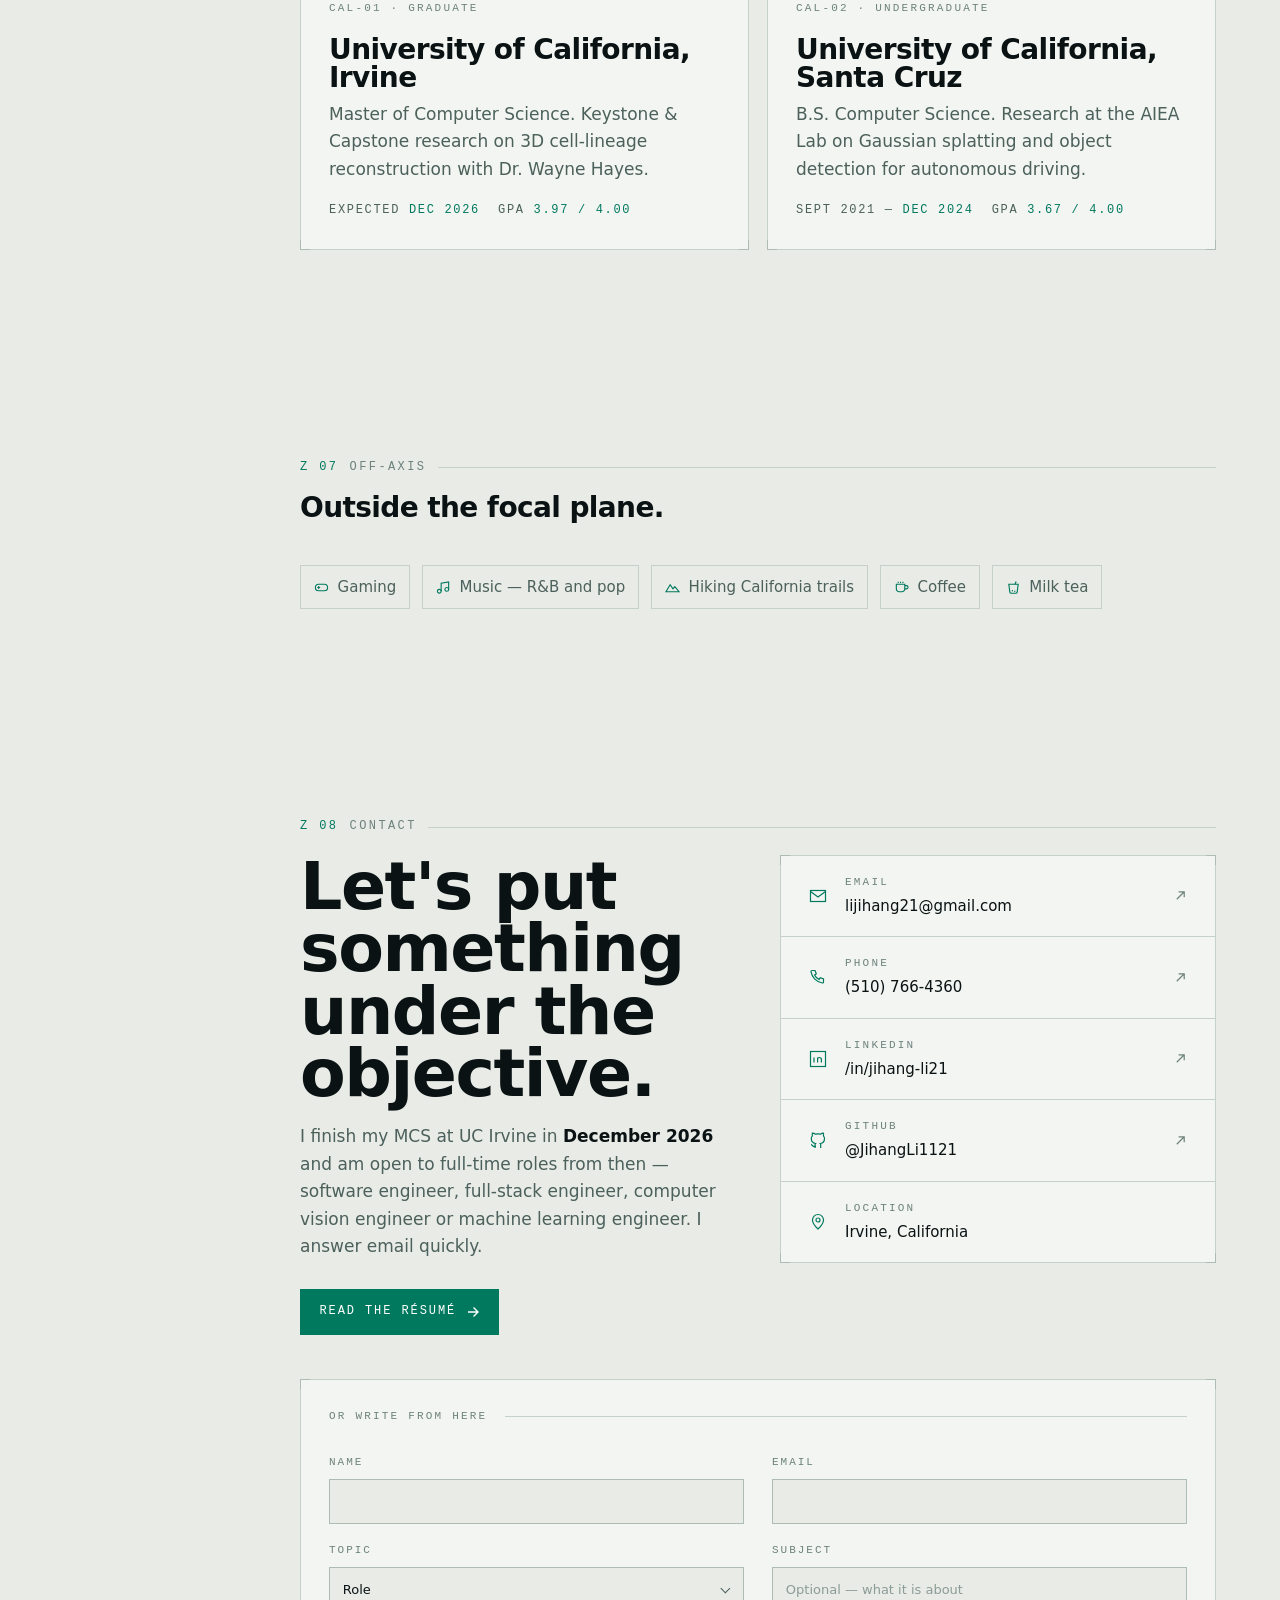
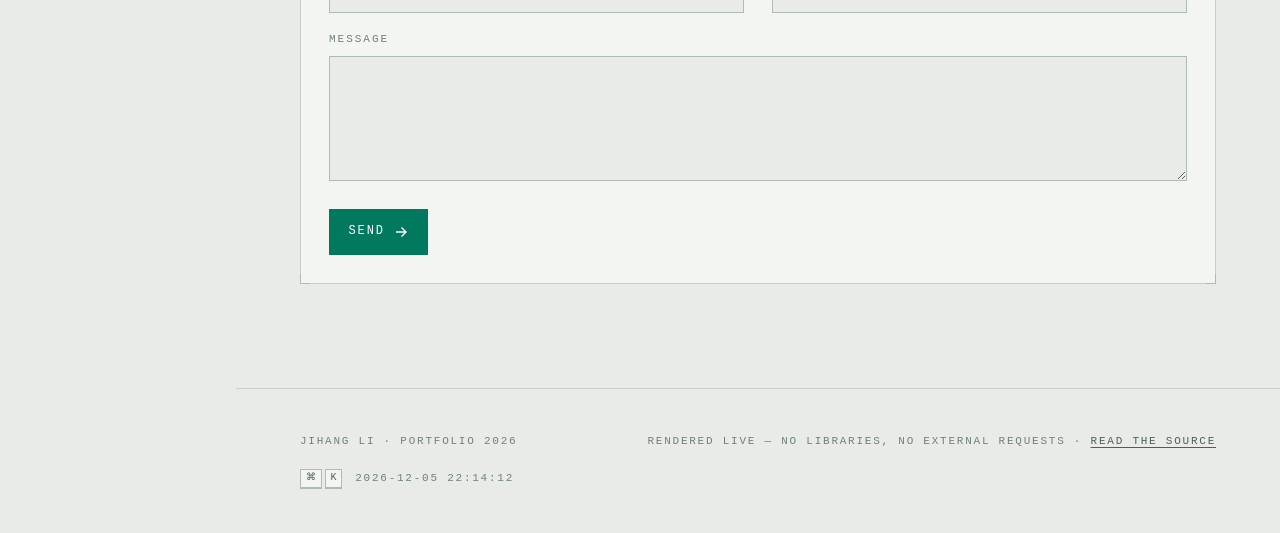
==== commit 39012995: "Let the sender write their own subject line The topic dropdown alone produced "[site] Role - Jane Sm" ====
--- a/index.html
+++ b/index.html
@@ -1121,6 +1121,9 @@
   border-right: 1px solid var(--muted); border-bottom: 1px solid var(--muted);
   transform: rotate(45deg);
 }
+
+/* the placeholder is a hint, not content — keep it quieter than typed text */
+.fld input::placeholder { color: var(--muted-2); opacity: .75; }
 
 .cform__hp { position: absolute; left: -9999px; width: 1px; height: 1px; overflow: hidden; }
 
@@ -1485,7 +1488,7 @@
           <input id="cf-email" name="email" type="email" autocomplete="email"
                  maxlength="200" required>
         </p>
-        <p class="fld fld--wide">
+        <p class="fld">
           <label for="cf-subject">Topic</label>
           <span class="sel">
             <select id="cf-subject" name="subject">
@@ -1495,6 +1498,11 @@
               <option>Other</option>
             </select>
           </span>
+        </p>
+        <p class="fld">
+          <label for="cf-detail">Subject</label>
+          <input id="cf-detail" name="detail" type="text" maxlength="80"
+                 placeholder="Optional — what it is about">
         </p>
         <p class="fld fld--wide">
           <label for="cf-message">Message</label>
@@ -4145,6 +4153,7 @@
     name: $("#cf-name"),
     email: $("#cf-email"),
     subject: $("#cf-subject"),
+    detail: $("#cf-detail"),
     message: $("#cf-message"),
     company: $("#cf-company")          /* honeypot */
   };
@@ -4157,6 +4166,15 @@
     "rate limited": "Too many messages in the last hour."
   };
 
+  /* The dropdown is what Gmail filters on; the free-text line is what makes a
+     subject readable in an inbox list. Joined here rather than in the Apps
+     Script, which already forwards whatever string arrives as `subject` — so
+     this needed no redeploy of the endpoint. */
+  function subjectLine() {
+    var detail = f.detail ? f.detail.value.trim() : "";
+    return f.subject.value + (detail ? " · " + detail : "");
+  }
+
   function say(text, kind) {
     out.textContent = text;
     out.setAttribute("data-kind", kind || "");
@@ -4168,7 +4186,7 @@
     say(text + " ", "bad");
     var a = document.createElement("a");
     a.href = "mailto:lijihang21@gmail.com" +
-      "?subject=" + encodeURIComponent(f.subject.value || "Message") +
+      "?subject=" + encodeURIComponent(subjectLine() || "Message") +
       "&body=" + encodeURIComponent(f.message.value || "");
     a.textContent = "Send it as email instead";
     out.appendChild(a);
@@ -4199,7 +4217,7 @@
       body: JSON.stringify({
         name: f.name.value,
         email: f.email.value,
-        subject: f.subject.value,
+        subject: subjectLine(),
         message: f.message.value,
         company: f.company.value
       })
